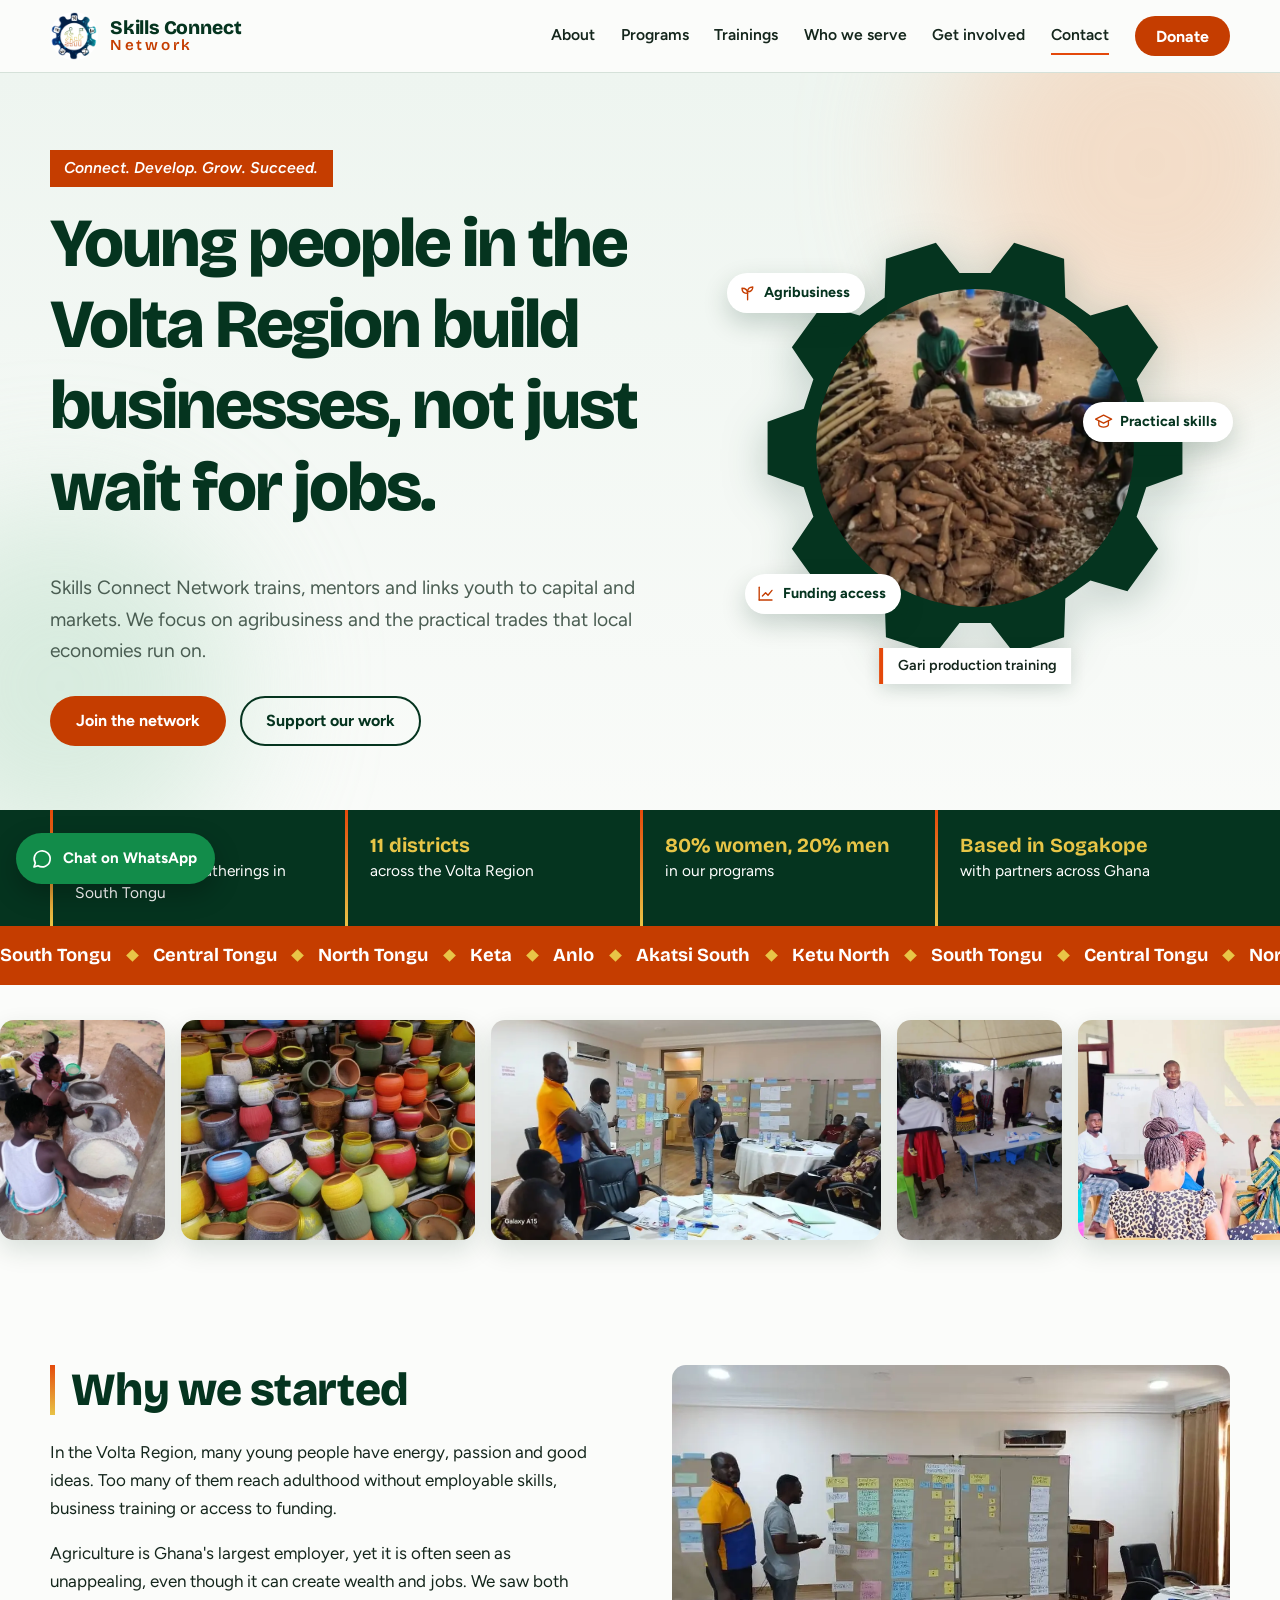
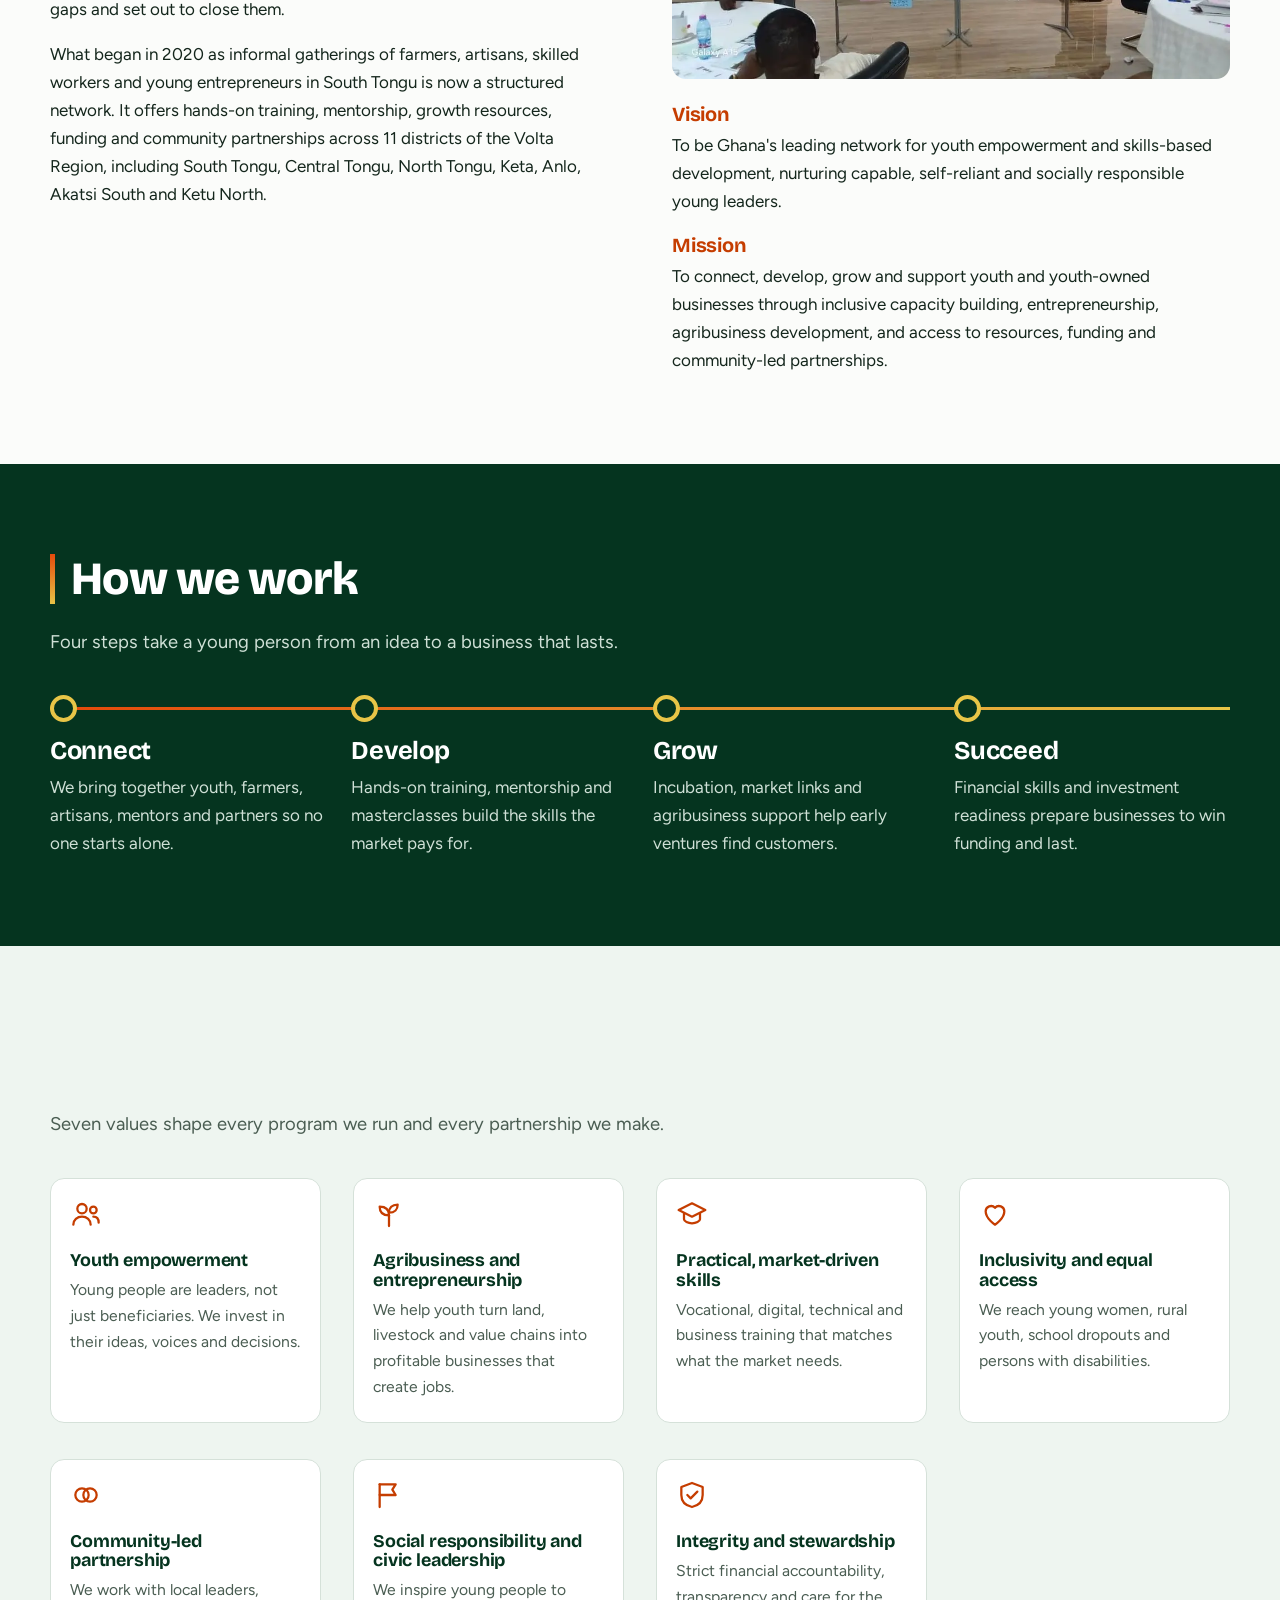
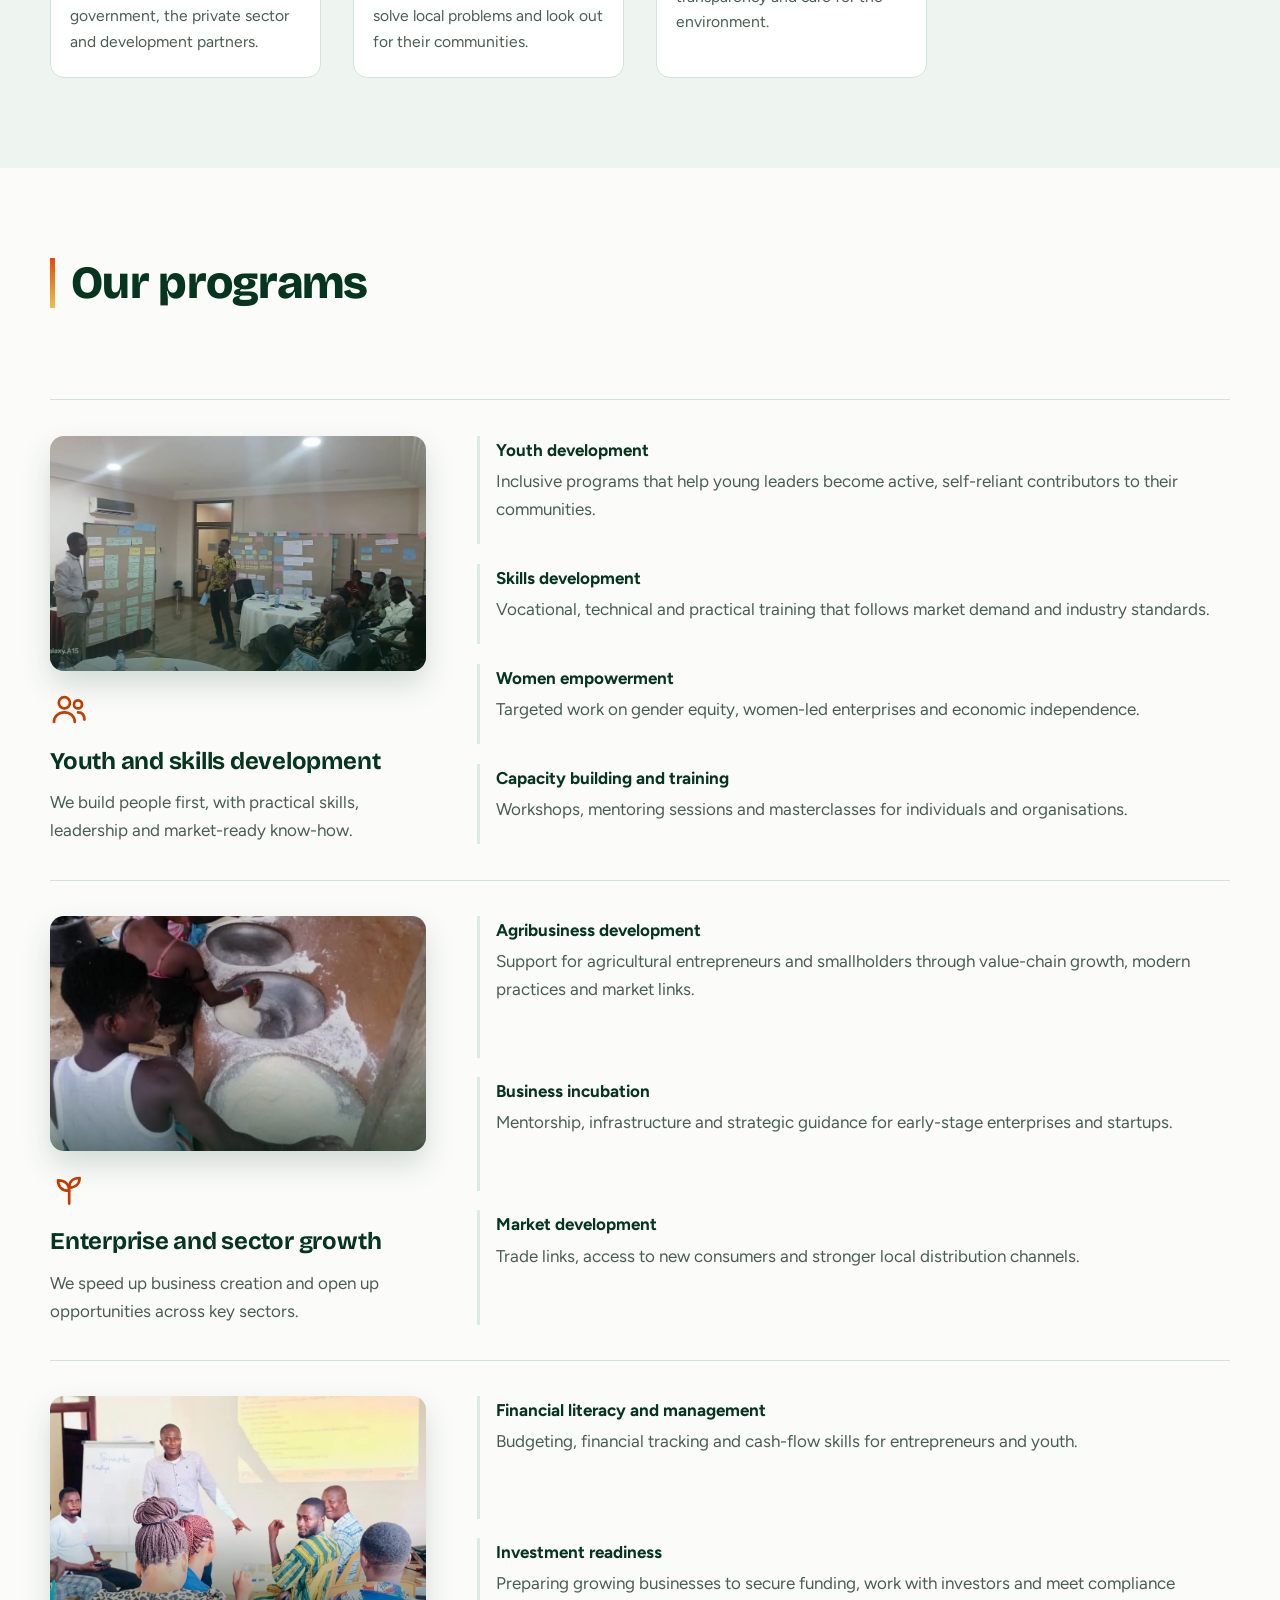
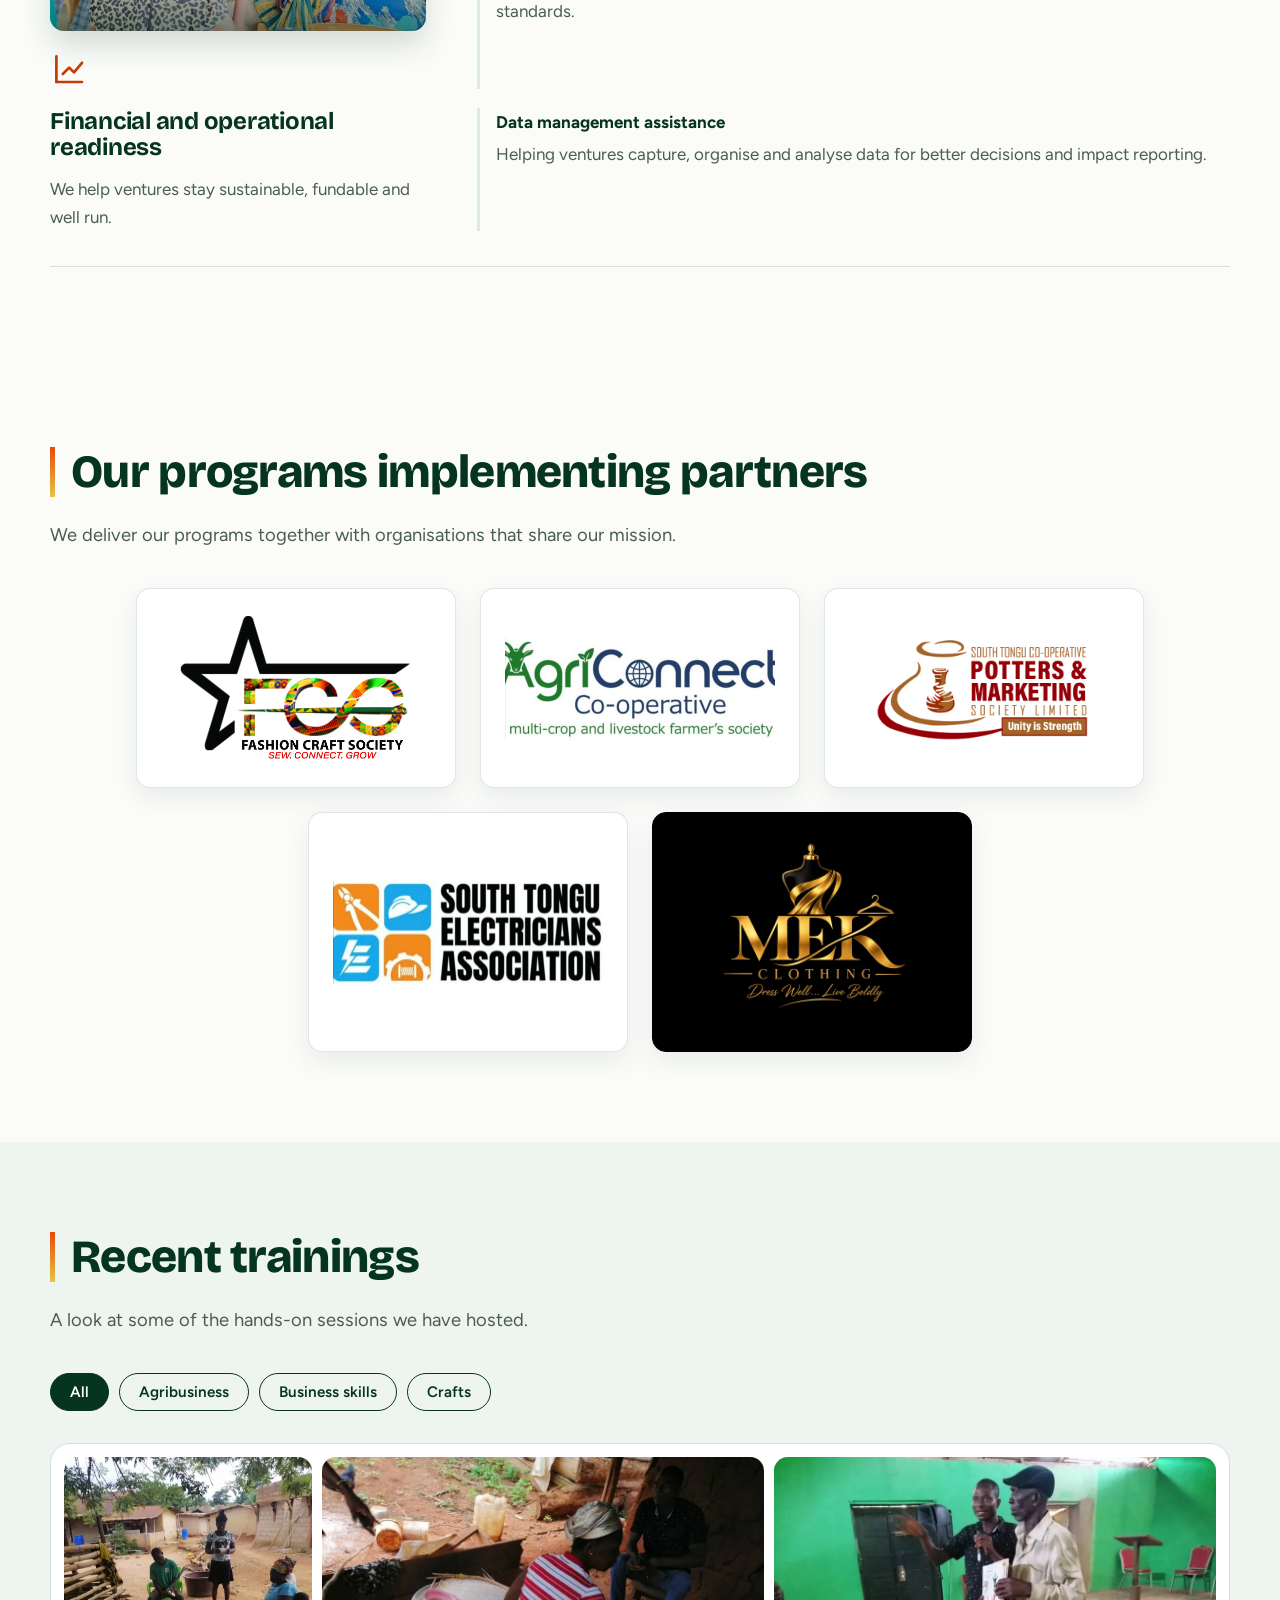
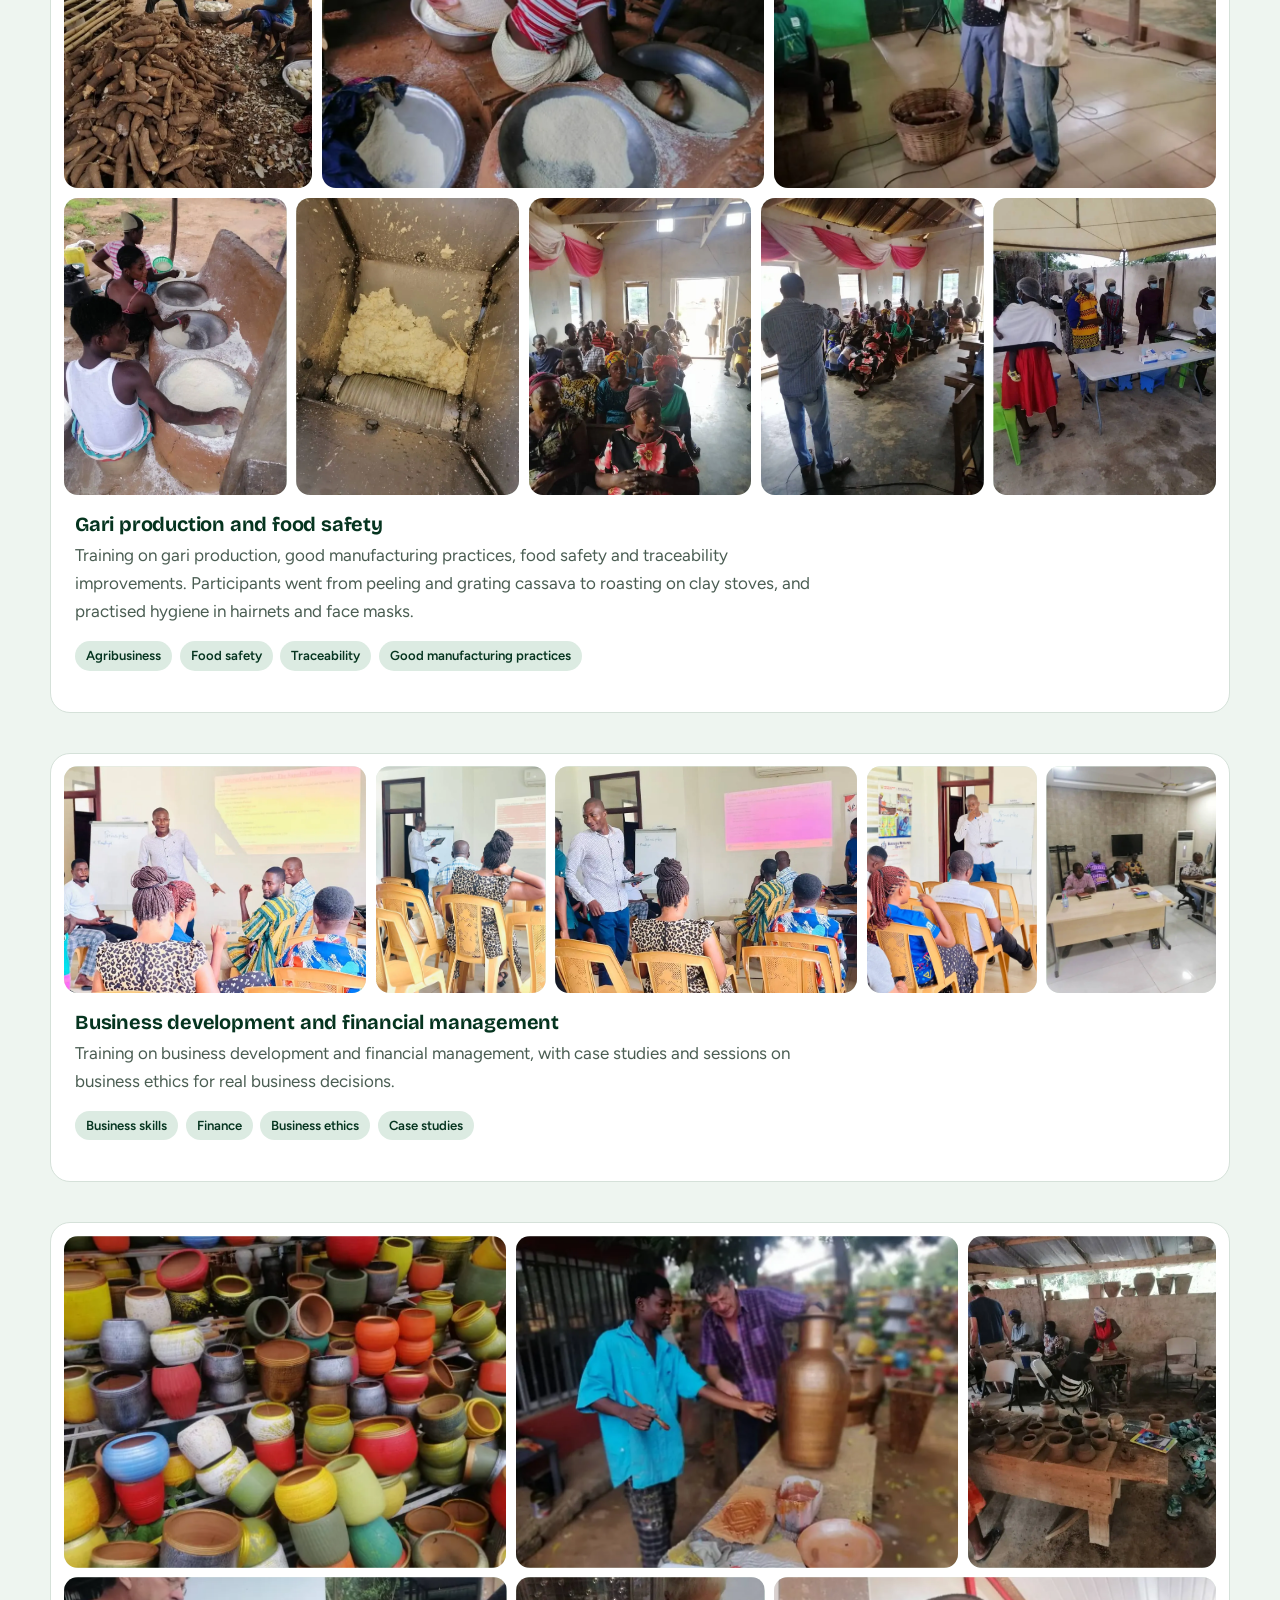
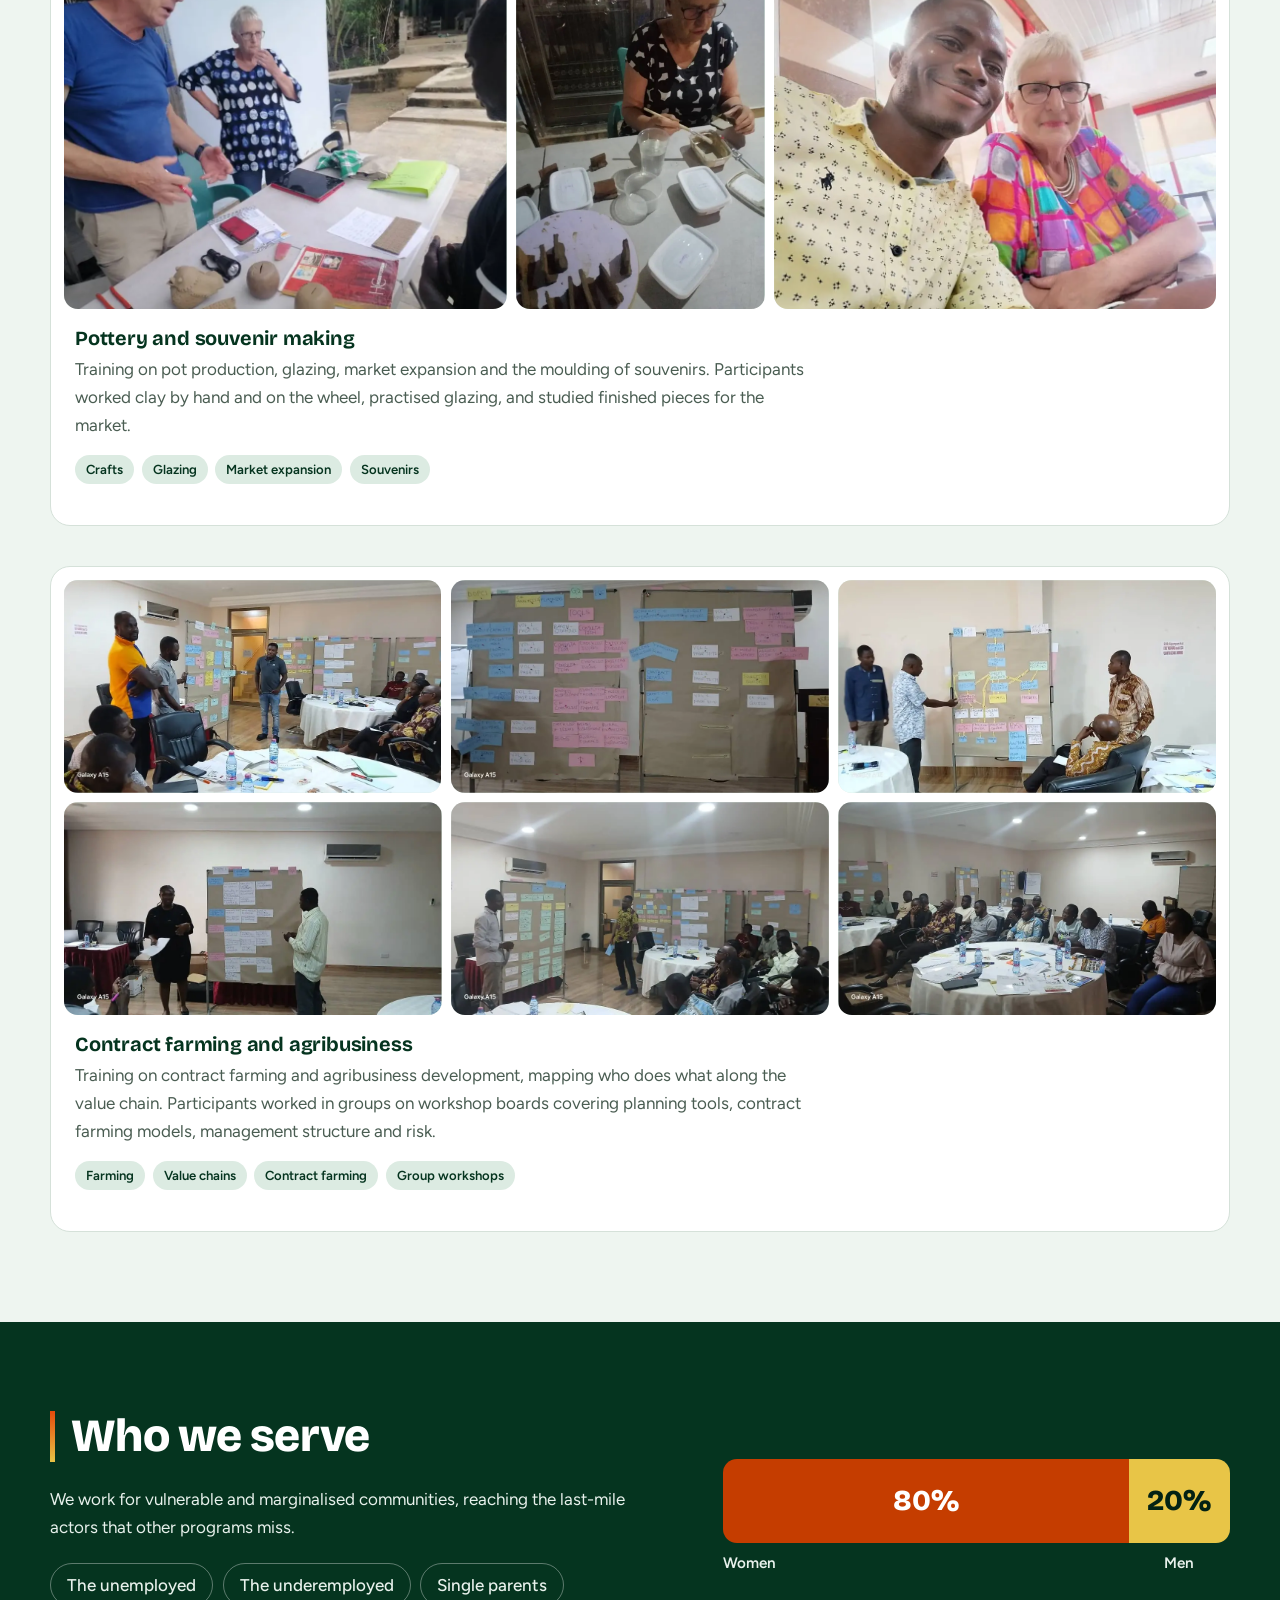
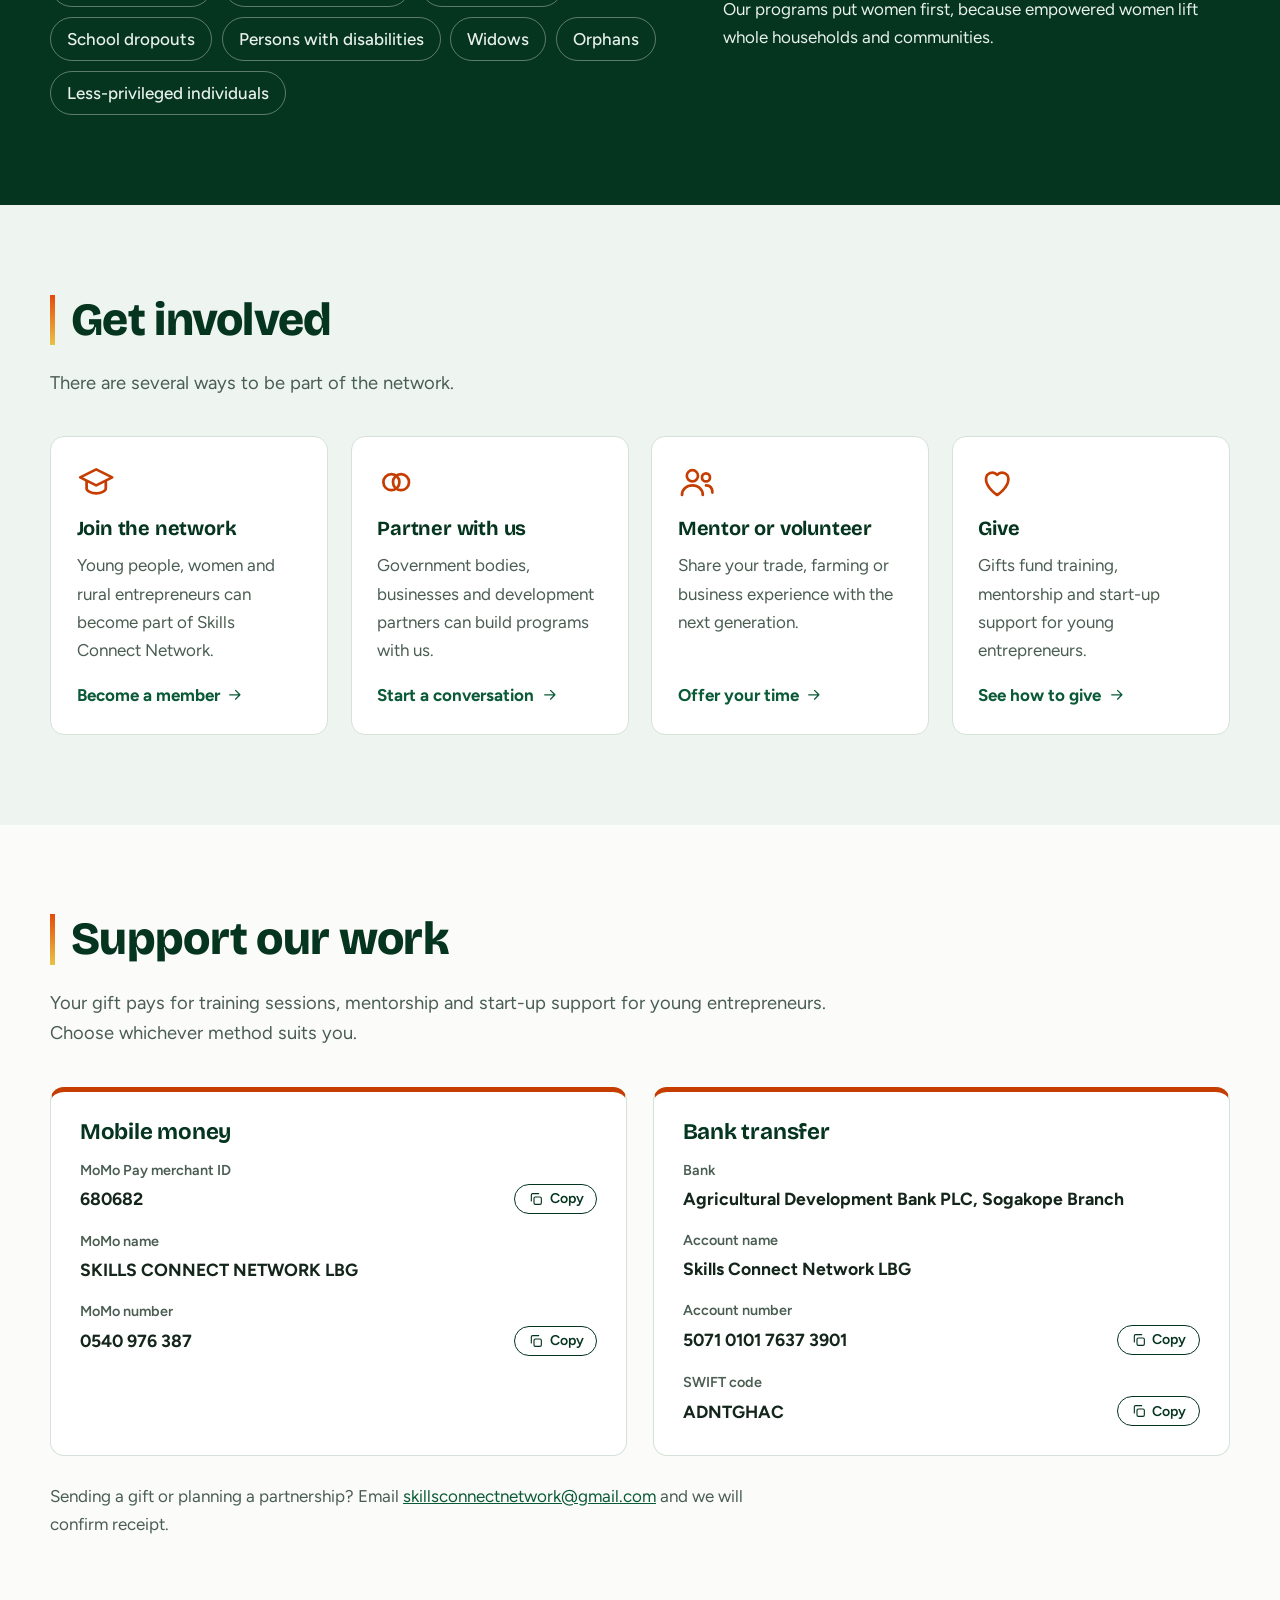
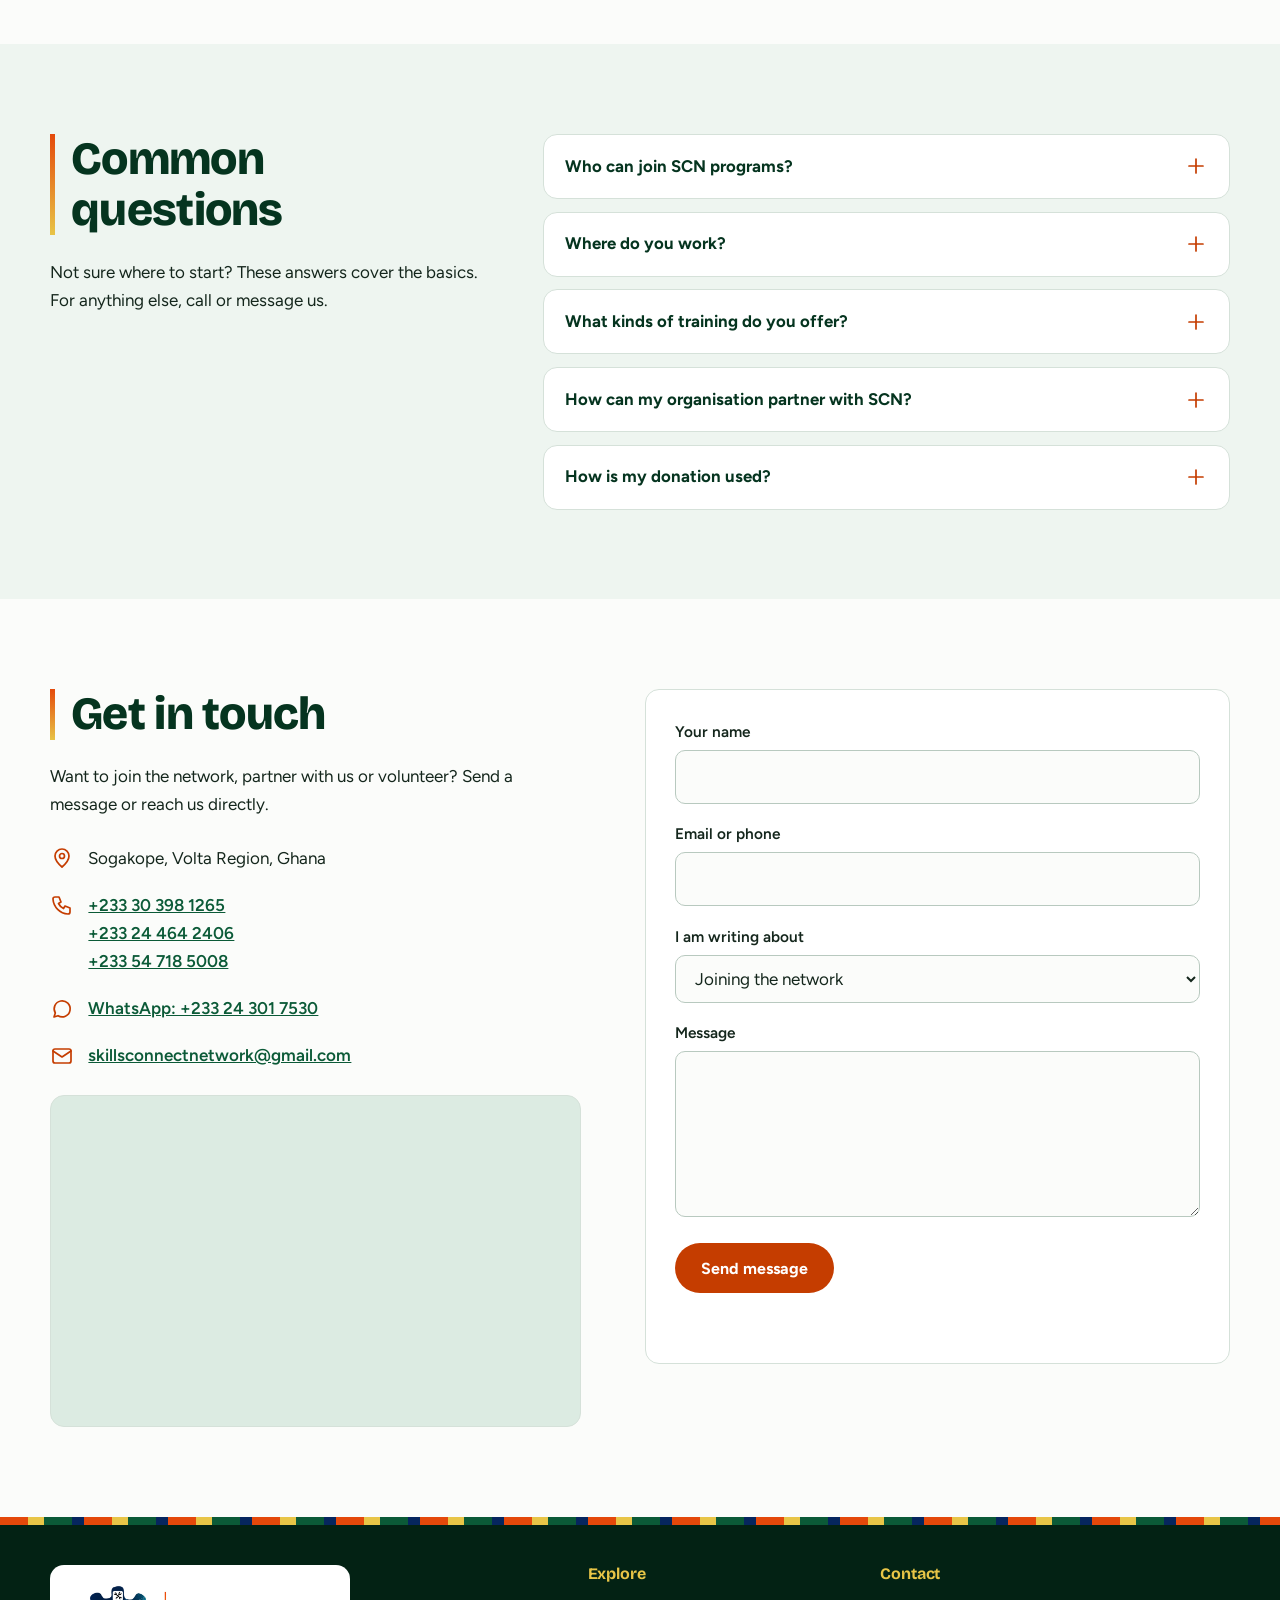
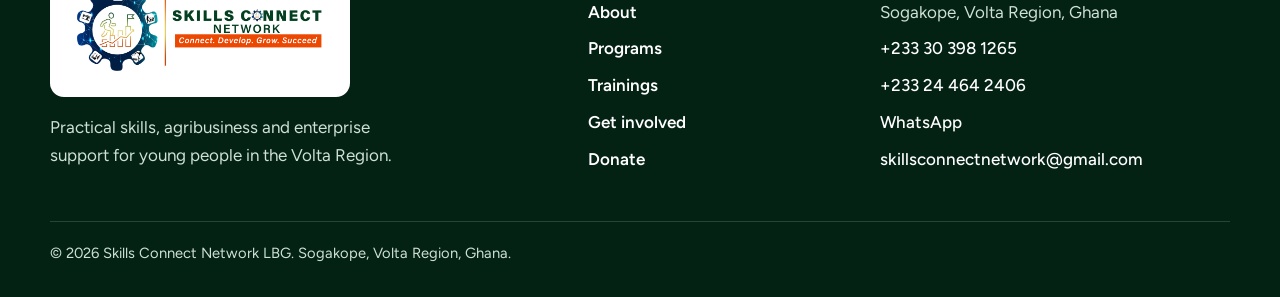
==== skills-connect-network/index.html @ 62de4c2d "finally" ====
<!DOCTYPE html>
<html lang="en">
<head>
<meta charset="utf-8">
<meta name="viewport" content="width=device-width, initial-scale=1">
<title>Skills Connect Network | Youth skills, agribusiness and enterprise in the Volta Region</title>
<meta name="description" content="Skills Connect Network (SCN) in Sogakope trains, mentors and connects young people in the Volta Region to capital and markets, with a focus on agribusiness and practical skills.">
<meta name="theme-color" content="#05341f">
<meta property="og:title" content="Skills Connect Network">
<meta property="og:description" content="Connect. Develop. Grow. Succeed. Practical skills, agribusiness and enterprise support for youth in the Volta Region.">
<meta property="og:type" content="website">
<meta property="og:image" content="assets/images/og-image.jpg">
<meta property="og:image:width" content="1200">
<meta property="og:image:height" content="630">
<meta name="twitter:card" content="summary_large_image">
<script type="application/ld+json">{"@context":"https://schema.org","@type":"NGO","name":"Skills Connect Network","slogan":"Connect. Develop. Grow. Succeed.","email":"skillsconnectnetwork@gmail.com","telephone":"+233303981265","address":{"@type":"PostalAddress","addressLocality":"Sogakope","addressRegion":"Volta Region","addressCountry":"GH"}}</script>
<link rel="icon" type="image/png" href="assets/images/favicon.png">
<link rel="preconnect" href="https://fonts.googleapis.com">
<link rel="preconnect" href="https://fonts.gstatic.com" crossorigin>
<link href="https://fonts.googleapis.com/css2?family=Bricolage+Grotesque:opsz,wght@12..96,600;12..96,700;12..96,800&family=Figtree:wght@400;500;600;700&display=swap" rel="stylesheet">
<link rel="stylesheet" href="css/styles.css">
<link rel="stylesheet" href="css/upgrade.css">
</head>
<body>
<div class="preloader" id="preloader" aria-hidden="true"><img src="assets/images/logo-mark.png" width="84" height="84" alt=""><span></span></div>

<!-- Icon sprite -->
<svg width="0" height="0" style="position:absolute" aria-hidden="true" focusable="false">
  <defs>
    <symbol id="i-users" viewBox="0 0 24 24"><circle cx="9" cy="8" r="3.5"/><path d="M2.5 20c0-3.6 2.9-6 6.5-6s6.5 2.4 6.5 6"/><circle cx="17.5" cy="9" r="2.5"/><path d="M17.5 14c2.6 0 4 1.8 4 4.5"/></symbol>
    <symbol id="i-sprout" viewBox="0 0 24 24"><path d="M12 21v-8"/><path d="M12 13c0-4-2.5-6.5-7-6.5 0 4 2.5 6.5 7 6.5z"/><path d="M12 11c0-3.5 2.2-6 6.5-6 0 3.5-2.2 6-6.5 6z"/></symbol>
    <symbol id="i-cap" viewBox="0 0 24 24"><path d="M2 9l10-5 10 5-10 5z"/><path d="M6 11.5V16c0 1.5 3 3 6 3s6-1.5 6-3v-4.5"/></symbol>
    <symbol id="i-heart" viewBox="0 0 24 24"><path d="M12 20s-7-4.4-7-10a4 4 0 0 1 7-2.6A4 4 0 0 1 19 10c0 5.6-7 10-7 10z"/></symbol>
    <symbol id="i-link" viewBox="0 0 24 24"><circle cx="9" cy="12" r="5"/><circle cx="15" cy="12" r="5"/></symbol>
    <symbol id="i-flag" viewBox="0 0 24 24"><path d="M5 21V4"/><path d="M5 4h12l-2.5 4L17 12H5"/></symbol>
    <symbol id="i-shield" viewBox="0 0 24 24"><path d="M12 3l8 3v6c0 5-3.5 8-8 9-4.5-1-8-4-8-9V6z"/><path d="M8.5 12l2.5 2.5 5-5"/></symbol>
    <symbol id="i-chart" viewBox="0 0 24 24"><path d="M4 20V4"/><path d="M4 20h16"/><path d="M8 15l4-4 3 3 5-6"/></symbol>
    <symbol id="i-phone" viewBox="0 0 24 24"><path d="M5 4h4l2 5-2.5 1.5a11 11 0 0 0 5 5L15 13l5 2v4a2 2 0 0 1-2 2A16 16 0 0 1 3 6a2 2 0 0 1 2-2z"/></symbol>
    <symbol id="i-mail" viewBox="0 0 24 24"><rect x="3" y="5" width="18" height="14" rx="2"/><path d="M3 7l9 6 9-6"/></symbol>
    <symbol id="i-pin" viewBox="0 0 24 24"><path d="M12 21s-7-6-7-11a7 7 0 0 1 14 0c0 5-7 11-7 11z"/><circle cx="12" cy="10" r="2.5"/></symbol>
    <symbol id="i-chat" viewBox="0 0 24 24"><path d="M4 20l1.3-4A8 8 0 1 1 8 18.7z"/></symbol>
    <symbol id="i-copy" viewBox="0 0 24 24"><rect x="9" y="9" width="11" height="11" rx="2"/><path d="M5 15V6a2 2 0 0 1 2-2h9"/></symbol>
    <symbol id="i-pot" viewBox="0 0 24 24"><path d="M8 4h8"/><path d="M9 4v2c-3 1.5-5 4-5 7 0 4 3 7 8 7s8-3 8-7c0-3-2-5.5-5-7V4"/><path d="M6 12.5c3 1.4 9 1.4 12 0"/></symbol>
    <symbol id="i-menu" viewBox="0 0 24 24"><path d="M4 7h16M4 12h16M4 17h16"/></symbol>
    <symbol id="i-close" viewBox="0 0 24 24"><path d="M6 6l12 12M18 6L6 18"/></symbol>
    <symbol id="i-arrow-up" viewBox="0 0 24 24"><path d="M12 19V5M6 11l6-6 6 6"/></symbol>
    <symbol id="i-arrow" viewBox="0 0 24 24"><path d="M5 12h14M13 6l6 6-6 6"/></symbol>
    <symbol id="i-plus" viewBox="0 0 24 24"><path d="M12 5v14M5 12h14"/></symbol>
    <symbol id="i-hand" viewBox="0 0 24 24"><path d="M12 21s-7-4.4-7-10a4 4 0 0 1 7-2.6A4 4 0 0 1 19 11"/><path d="M15 17h6M18 14v6"/></symbol>
    <symbol id="i-briefcase" viewBox="0 0 24 24"><rect x="3" y="7" width="18" height="13" rx="2"/><path d="M9 7V5a2 2 0 0 1 2-2h2a2 2 0 0 1 2 2v2"/><path d="M3 13h18"/></symbol>
  </defs>
</svg>

<a class="skip" href="#main">Skip to content</a>
<div class="progress" id="progress" aria-hidden="true"></div>

<header class="site-header" id="top">
  <div class="wrap header-row">
    <a class="brand" href="#top" aria-label="Skills Connect Network home">
      <img src="assets/images/logo-mark.png" width="48" height="48" alt="">
      <span class="brand-text"><strong>Skills Connect</strong><span>Network</span></span>
    </a>
    <nav class="nav" id="nav" aria-label="Main">
      <a href="#about">About</a>
      <a href="#programs">Programs</a>
      <a href="#trainings">Trainings</a>
      <a href="#who">Who we serve</a>
      <a href="#involve">Get involved</a>
      <a href="#contact">Contact</a>
      <a class="btn btn-solid nav-cta" href="#donate">Donate</a>
    </nav>
    <button class="menu-btn" id="menuBtn" aria-expanded="false" aria-controls="nav" aria-label="Open menu">
      <svg class="ic"><use href="#i-menu"/></svg>
    </button>
  </div>
</header>

<main id="main">

<!-- HERO -->
<section class="hero">
  <div class="wrap hero-grid">
    <div class="hero-copy">
      <p class="tagline">Connect. Develop. Grow. Succeed.</p>
      <h1>Young people in the Volta Region build businesses, not just wait for jobs.</h1>
      <p class="lead">Skills Connect Network trains, mentors and links youth to capital and markets. We focus on agribusiness and the practical trades that local economies run on.</p>
      <div class="hero-actions">
        <a class="btn btn-solid" href="#contact">Join the network</a>
        <a class="btn btn-ghost" href="#donate">Support our work</a>
      </div>
    </div>
    <div class="hero-art" aria-hidden="true">
      <div class="hero-photo"><img src="assets/images/gari-cassava.webp" alt="" width="809" height="1080" data-cap="Gari production training"><img src="assets/images/pottery-glazing-vase.webp" alt="" width="900" height="674" data-cap="Pottery and glazing"><img src="assets/images/farming-workshop-2.webp" alt="" width="1000" height="563" data-cap="Contract farming workshop"><img src="assets/images/business-training-room.webp" alt="" width="809" height="1080" data-cap="Business and finance training"></div>
      <svg class="gear" viewBox="-110 -110 220 220" focusable="false">
        <path fill-rule="evenodd" d="M81.9 -18.8 L99.2 -12.5 L99.2 12.5 L81.9 18.8 L77.3 32.9 L87.6 48.2 L72.9 68.5 L55.2 63.4 L43.2 72.0 L42.6 90.5 L18.7 98.2 L7.4 83.7 L-7.4 83.7 L-18.7 98.2 L-42.6 90.5 L-43.2 72.0 L-55.2 63.4 L-72.9 68.5 L-87.6 48.2 L-77.3 32.9 L-81.9 18.8 L-99.2 12.5 L-99.2 -12.5 L-81.9 -18.8 L-77.3 -32.9 L-87.6 -48.2 L-72.9 -68.5 L-55.2 -63.4 L-43.2 -72.0 L-42.6 -90.5 L-18.7 -98.2 L-7.4 -83.7 L7.4 -83.7 L18.7 -98.2 L42.6 -90.5 L43.2 -72.0 L55.2 -63.4 L72.9 -68.5 L87.6 -48.2 L77.3 -32.9Z M76 0A76 76 0 1 0 -76 0A76 76 0 1 0 76 0Z"/>
      </svg>
      <span class="hero-caption">Gari production training</span>
      <span class="chip c1"><svg class="ic"><use href="#i-sprout"/></svg>Agribusiness</span>
      <span class="chip c2"><svg class="ic"><use href="#i-cap"/></svg>Practical skills</span>
      <span class="chip c3"><svg class="ic"><use href="#i-chart"/></svg>Funding access</span>
    </div>
  </div>
  <div class="facts">
    <div class="wrap facts-row">
      <p><strong>Since <span data-count="2020" data-from="2000">2020</span></strong> from community gatherings in South Tongu</p>
      <p><strong><span data-count="11">11</span> districts</strong> across the Volta Region</p>
      <p><strong><span data-count="80">80</span>% women, 20% men</strong> in our programs</p>
      <p><strong>Based in Sogakope</strong> with partners across Ghana</p>
    </div>
  </div>
</section>


<!-- DISTRICTS MARQUEE -->
<div class="marquee" aria-label="We reach 11 districts in the Volta Region, including South Tongu, Central Tongu, North Tongu, Keta, Anlo, Akatsi South and Ketu North">
  <div class="marquee-track" aria-hidden="true">
    <span>South Tongu</span><span>Central Tongu</span><span>North Tongu</span><span>Keta</span><span>Anlo</span><span>Akatsi South</span><span>Ketu North</span>
    <span>South Tongu</span><span>Central Tongu</span><span>North Tongu</span><span>Keta</span><span>Anlo</span><span>Akatsi South</span><span>Ketu North</span>
  </div>
</div>

<div class="strip" aria-hidden="true"><div class="strip-track"><img src="assets/images/gari-clay-stoves.webp" alt="" width="809" height="1080" loading="lazy"><img src="assets/images/pottery-colourful-pots.webp" alt="" width="900" height="674" loading="lazy"><img src="assets/images/farming-workshop-1.webp" alt="" width="1000" height="563" loading="lazy"><img src="assets/images/gari-hygiene-station.webp" alt="" width="809" height="1080" loading="lazy"><img src="assets/images/business-case-study.webp" alt="" width="1000" height="750" loading="lazy"><img src="assets/images/pottery-glazing-vase.webp" alt="" width="900" height="674" loading="lazy"><img src="assets/images/farming-board-review.webp" alt="" width="1020" height="574" loading="lazy"><img src="assets/images/gari-frying-bowls.webp" alt="" width="900" height="674" loading="lazy"><img src="assets/images/gari-clay-stoves.webp" alt="" width="809" height="1080" loading="lazy"><img src="assets/images/pottery-colourful-pots.webp" alt="" width="900" height="674" loading="lazy"><img src="assets/images/farming-workshop-1.webp" alt="" width="1000" height="563" loading="lazy"><img src="assets/images/gari-hygiene-station.webp" alt="" width="809" height="1080" loading="lazy"><img src="assets/images/business-case-study.webp" alt="" width="1000" height="750" loading="lazy"><img src="assets/images/pottery-glazing-vase.webp" alt="" width="900" height="674" loading="lazy"><img src="assets/images/farming-board-review.webp" alt="" width="1020" height="574" loading="lazy"><img src="assets/images/gari-frying-bowls.webp" alt="" width="900" height="674" loading="lazy"></div></div>

<!-- ABOUT -->
<section class="section" id="about">
  <div class="wrap about-grid">
    <div>
      <div class="sec-head"><h2>Why we started</h2></div>
      <p>In the Volta Region, many young people have energy, passion and good ideas. Too many of them reach adulthood without employable skills, business training or access to funding.</p>
      <p>Agriculture is Ghana's largest employer, yet it is often seen as unappealing, even though it can create wealth and jobs. We saw both gaps and set out to close them.</p>
      <p>What began in 2020 as informal gatherings of farmers, artisans, skilled workers and young entrepreneurs in South Tongu is now a structured network. It offers hands-on training, mentorship, growth resources, funding and community partnerships across 11 districts of the Volta Region, including South Tongu, Central Tongu, North Tongu, Keta, Anlo, Akatsi South and Ketu North.</p>
    </div>
    <div class="about-side">
      <figure class="about-photo">
        <img src="assets/images/farming-workshop-2.webp" alt="Facilitators presenting workshop boards covered in sticky notes to a seated group" width="1000" height="563" loading="lazy">
      </figure>
      <div class="vm">
        <div>
          <h3>Vision</h3>
          <p>To be Ghana's leading network for youth empowerment and skills-based development, nurturing capable, self-reliant and socially responsible young leaders.</p>
        </div>
        <div>
          <h3>Mission</h3>
          <p>To connect, develop, grow and support youth and youth-owned businesses through inclusive capacity building, entrepreneurship, agribusiness development, and access to resources, funding and community-led partnerships.</p>
        </div>
      </div>
    </div>
  </div>
</section>


<!-- APPROACH -->
<section class="section section-dark" id="approach">
  <div class="wrap">
    <div class="sec-head"><h2>How we work</h2></div>
    <p class="sec-intro">Four steps take a young person from an idea to a business that lasts.</p>
    <ol class="steps">
      <li class="step"><span class="step-dot"></span><h3>Connect</h3><p>We bring together youth, farmers, artisans, mentors and partners so no one starts alone.</p></li>
      <li class="step"><span class="step-dot"></span><h3>Develop</h3><p>Hands-on training, mentorship and masterclasses build the skills the market pays for.</p></li>
      <li class="step"><span class="step-dot"></span><h3>Grow</h3><p>Incubation, market links and agribusiness support help early ventures find customers.</p></li>
      <li class="step"><span class="step-dot"></span><h3>Succeed</h3><p>Financial skills and investment readiness prepare businesses to win funding and last.</p></li>
    </ol>
  </div>
</section>

<!-- VALUES -->
<section class="section section-tint" id="values">
  <div class="wrap">
    <div class="sec-head"><h2>What we stand for</h2></div>
    <p class="sec-intro">Seven values shape every program we run and every partnership we make.</p>
    <ul class="values">
      <li><svg class="ic"><use href="#i-users"/></svg><h3>Youth empowerment</h3><p>Young people are leaders, not just beneficiaries. We invest in their ideas, voices and decisions.</p></li>
      <li><svg class="ic"><use href="#i-sprout"/></svg><h3>Agribusiness and entrepreneurship</h3><p>We help youth turn land, livestock and value chains into profitable businesses that create jobs.</p></li>
      <li><svg class="ic"><use href="#i-cap"/></svg><h3>Practical, market-driven skills</h3><p>Vocational, digital, technical and business training that matches what the market needs.</p></li>
      <li><svg class="ic"><use href="#i-heart"/></svg><h3>Inclusivity and equal access</h3><p>We reach young women, rural youth, school dropouts and persons with disabilities.</p></li>
      <li><svg class="ic"><use href="#i-link"/></svg><h3>Community-led partnership</h3><p>We work with local leaders, government, the private sector and development partners.</p></li>
      <li><svg class="ic"><use href="#i-flag"/></svg><h3>Social responsibility and civic leadership</h3><p>We inspire young people to solve local problems and look out for their communities.</p></li>
      <li><svg class="ic"><use href="#i-shield"/></svg><h3>Integrity and stewardship</h3><p>Strict financial accountability, transparency and care for the environment.</p></li>
    </ul>
  </div>
</section>

<!-- PROGRAMS -->
<section class="section" id="programs">
  <div class="wrap">
    <div class="sec-head"><h2>Our programs</h2></div>
    <p class="sec-intro">Our work is organised around three pillars.</p>

    <div class="pillar">
      <div class="pillar-title">
        <figure class="pillar-photo"><img src="assets/images/youth-skills-workshop.webp" width="1020" height="574" alt="Facilitators presenting workshop boards covered in sticky notes to a seated group of participants" loading="lazy"></figure>
        <svg class="ic ic-lg"><use href="#i-users"/></svg>
        <h3>Youth and skills development</h3>
        <p>We build people first, with practical skills, leadership and market-ready know-how.</p>
      </div>
      <dl class="pillar-list">
        <div><dt>Youth development</dt><dd>Inclusive programs that help young leaders become active, self-reliant contributors to their communities.</dd></div>
        <div><dt>Skills development</dt><dd>Vocational, technical and practical training that follows market demand and industry standards.</dd></div>
        <div><dt>Women empowerment</dt><dd>Targeted work on gender equity, women-led enterprises and economic independence.</dd></div>
        <div><dt>Capacity building and training</dt><dd>Workshops, mentoring sessions and masterclasses for individuals and organisations.</dd></div>
      </dl>
    </div>

    <div class="pillar">
      <div class="pillar-title">
        <figure class="pillar-photo"><img src="assets/images/gari-clay-stoves.webp" width="809" height="1080" alt="Young people roasting gari on clay stoves" loading="lazy"></figure>
        <svg class="ic ic-lg"><use href="#i-sprout"/></svg>
        <h3>Enterprise and sector growth</h3>
        <p>We speed up business creation and open up opportunities across key sectors.</p>
      </div>
      <dl class="pillar-list">
        <div><dt>Agribusiness development</dt><dd>Support for agricultural entrepreneurs and smallholders through value-chain growth, modern practices and market links.</dd></div>
        <div><dt>Business incubation</dt><dd>Mentorship, infrastructure and strategic guidance for early-stage enterprises and startups.</dd></div>
        <div><dt>Market development</dt><dd>Trade links, access to new consumers and stronger local distribution channels.</dd></div>
      </dl>
    </div>

    <div class="pillar">
      <div class="pillar-title">
        <figure class="pillar-photo"><img src="assets/images/business-case-study.webp" width="1000" height="750" alt="A trainer pointing to a slide during a case study" loading="lazy"></figure>
        <svg class="ic ic-lg"><use href="#i-chart"/></svg>
        <h3>Financial and operational readiness</h3>
        <p>We help ventures stay sustainable, fundable and well run.</p>
      </div>
      <dl class="pillar-list">
        <div><dt>Financial literacy and management</dt><dd>Budgeting, financial tracking and cash-flow skills for entrepreneurs and youth.</dd></div>
        <div><dt>Investment readiness</dt><dd>Preparing growing businesses to secure funding, work with investors and meet compliance standards.</dd></div>
        <div><dt>Data management assistance</dt><dd>Helping ventures capture, organise and analyse data for better decisions and impact reporting.</dd></div>
      </dl>
    </div>
  </div>
</section>

<!-- IMPLEMENTING PARTNERS -->
<section class="section partners" id="partners">
  <div class="wrap">
    <div class="sec-head"><h2>Our programs implementing partners</h2></div>
    <p class="sec-intro">We deliver our programs together with organisations that share our mission.</p>
    <ul class="partner-grid">
      <li><img src="assets/images/partner-fashion-craft-society.png" width="945" height="591" alt="Fashion Craft Society logo: Sew. Connect. Grow" loading="lazy"></li>
      <li><img src="assets/images/partner-agriconnect-cooperative.png" width="1080" height="420" alt="AgriConnect Co-operative logo: multi-crop and livestock farmer's society" loading="lazy"></li>
      <li><img src="assets/images/partner-south-tongu-potters.png" width="680" height="360" alt="South Tongu Co-operative Potters and Marketing Society Limited logo: Unity is Strength" loading="lazy"></li>
      <li><img src="assets/images/partner-south-tongu-electricians.png" width="1080" height="415" alt="South Tongu Electricians Association logo" loading="lazy"></li>
      <li class="dark"><img src="assets/images/partner-mek-clothing.jpg" width="800" height="800" alt="MEK Clothing logo: Dress well, live boldly" loading="lazy"></li>
    </ul>
  </div>
</section>

<!-- TRAININGS -->
<section class="section section-tint" id="trainings">
  <div class="wrap">
    <div class="sec-head"><h2>Recent trainings</h2></div>
    <p class="sec-intro">A look at some of the hands-on sessions we have hosted.</p>
    <div class="filters" role="group" aria-label="Filter trainings"><button data-f="all" aria-pressed="true">All</button><button data-f="agri" aria-pressed="false">Agribusiness</button><button data-f="business" aria-pressed="false">Business skills</button><button data-f="crafts" aria-pressed="false">Crafts</button></div>
    <div class="events">
      <article class="event wide" data-cat="agri">
        <div class="gallery" style="--b:290px">
          <span class="g-item" style="--r:0.749"><img src="assets/images/gari-cassava.webp" alt="Participants peeling a large pile of cassava roots outdoors" width="809" height="1080" loading="lazy"></span>
          <span class="g-item" style="--r:1.335"><img src="assets/images/gari-frying-bowls.webp" alt="A woman stirring freshly roasted gari in large metal bowls" width="900" height="674" loading="lazy"></span>
          <span class="g-item" style="--r:1.335"><img src="assets/images/gari-demo-basket.webp" alt="A trainer holding a microphone beside a farmer and a basket of cassava" width="900" height="674" loading="lazy"></span>
          <span class="g-item" style="--r:0.749"><img src="assets/images/gari-clay-stoves.webp" alt="Young people roasting gari on clay stoves" width="809" height="1080" loading="lazy"></span>
          <span class="g-item" style="--r:0.749"><img src="assets/images/gari-processing.webp" alt="Grated cassava mash inside a stainless steel processing machine" width="809" height="1080" loading="lazy"></span>
          <span class="g-item" style="--r:0.749"><img src="assets/images/gari-training-hall.webp" alt="Participants seated on benches in a training hall" width="809" height="1080" loading="lazy"></span>
          <span class="g-item" style="--r:0.749"><img src="assets/images/gari-trainer-session.webp" alt="A trainer addressing participants in a hall" width="809" height="1080" loading="lazy"></span>
          <span class="g-item" style="--r:0.749"><img src="assets/images/gari-hygiene-station.webp" alt="Participants in hairnets and face masks at a hygiene demonstration under a tent" width="809" height="1080" loading="lazy"></span>
        </div>
        <h3>Gari production and food safety</h3>
        <p>Training on gari production, good manufacturing practices, food safety and traceability improvements. Participants went from peeling and grating cassava to roasting on clay stoves, and practised hygiene in hairnets and face masks.</p>
        <ul class="tags"><li>Agribusiness</li><li>Food safety</li><li>Traceability</li><li>Good manufacturing practices</li></ul>
      </article>

      <article class="event wide" data-cat="business">
        <div class="gallery" style="--b:205px">
          <span class="g-item" style="--r:1.333"><img src="assets/images/business-case-study.webp" alt="A trainer pointing to a slide on an interactive supplier case study" width="1000" height="750" loading="lazy"></span>
          <span class="g-item" style="--r:0.750"><img src="assets/images/business-ethics-session.webp" alt="A trainer at a flip chart beside a projected slide on business ethics" width="810" height="1080" loading="lazy"></span>
          <span class="g-item" style="--r:1.333"><img src="assets/images/business-case-study-slide.webp" alt="A trainer walking among seated participants during the supplier dilemma case study" width="900" height="675" loading="lazy"></span>
          <span class="g-item" style="--r:0.750"><img src="assets/images/business-trainer-banner.webp" alt="A trainer addressing participants in a training room" width="810" height="1080" loading="lazy"></span>
          <span class="g-item" style="--r:0.749"><img src="assets/images/business-training-room.webp" alt="Participants seated at desks in a training room" width="809" height="1080" loading="lazy"></span>
        </div>
        <h3>Business development and financial management</h3>
        <p>Training on business development and financial management, with case studies and sessions on business ethics for real business decisions.</p>
      <ul class="tags"><li>Business skills</li><li>Finance</li><li>Business ethics</li><li>Case studies</li></ul>
      </article>

      <article class="event wide" data-cat="crafts">
        <div class="gallery" style="--b:270px">
          <span class="g-item" style="--r:1.335"><img src="assets/images/pottery-colourful-pots.webp" alt="Shelves of colourful glazed clay pots in red, yellow, green and blue" width="900" height="674" loading="lazy"></span>
          <span class="g-item" style="--r:1.335"><img src="assets/images/pottery-glazing-vase.webp" alt="A trainer and a young potter glazing a tall copper-coloured vase" width="900" height="674" loading="lazy"></span>
          <span class="g-item" style="--r:0.749"><img src="assets/images/pottery-workshop.webp" alt="Participants shaping clay pots at tables and wheels in an open workshop" width="809" height="1080" loading="lazy"></span>
          <span class="g-item" style="--r:1.335"><img src="assets/images/pottery-discussion.webp" alt="Trainers explaining clay souvenirs and tools laid out on a table" width="900" height="674" loading="lazy"></span>
          <span class="g-item" style="--r:0.749"><img src="assets/images/pottery-glazing-brush.webp" alt="A trainer brushing glaze onto a small clay piece" width="809" height="1080" loading="lazy"></span>
          <span class="g-item" style="--r:1.333"><img src="assets/images/pottery-team-selfie.webp" alt="Two people smiling for a photo during the pottery training" width="900" height="675" loading="lazy"></span>
        </div>
        <h3>Pottery and souvenir making</h3>
        <p>Training on pot production, glazing, market expansion and the moulding of souvenirs. Participants worked clay by hand and on the wheel, practised glazing, and studied finished pieces for the market.</p>
        <ul class="tags"><li>Crafts</li><li>Glazing</li><li>Market expansion</li><li>Souvenirs</li></ul>
      </article>

      <article class="event wide" data-cat="agri">
        <div class="gallery land" style="--b:200px">
          <span class="g-item" style="--r:1.776"><img src="assets/images/farming-workshop-1.webp" alt="Two facilitators in front of workshop boards covered in colourful sticky notes" width="1000" height="563" loading="lazy"></span>
          <span class="g-item" style="--r:1.777"><img src="assets/images/farming-cf-boards-planning.webp" alt="Two workshop boards of planning tools and contract farming steps on coloured cards" width="1020" height="574" loading="lazy"></span>
          <span class="g-item" style="--r:1.777"><img src="assets/images/farming-org-structure.webp" alt="A participant pointing to a contract farming management structure drawn on a board" width="1020" height="574" loading="lazy"></span>
          <span class="g-item" style="--r:1.777"><img src="assets/images/farming-group-presentation.webp" alt="Two participants presenting group work on a workshop board" width="1020" height="574" loading="lazy"></span>
          <span class="g-item" style="--r:1.777"><img src="assets/images/farming-board-review.webp" alt="A participant presenting a board of ideas to seated colleagues" width="1020" height="574" loading="lazy"></span>
          <span class="g-item" style="--r:1.777"><img src="assets/images/farming-participants-room.webp" alt="Participants seated around tables during the contract farming workshop" width="1020" height="574" loading="lazy"></span>
        </div>
        <h3>Contract farming and agribusiness</h3>
        <p>Training on contract farming and agribusiness development, mapping who does what along the value chain. Participants worked in groups on workshop boards covering planning tools, contract farming models, management structure and risk.</p>
        <ul class="tags"><li>Farming</li><li>Value chains</li><li>Contract farming</li><li>Group workshops</li></ul>
      </article>
    </div>
  </div>
</section>

<!-- WHO WE SERVE -->
<section class="section section-dark" id="who">
  <div class="wrap who-grid">
    <div>
      <div class="sec-head"><h2>Who we serve</h2></div>
      <p>We work for vulnerable and marginalised communities, reaching the last-mile actors that other programs miss.</p>
      <ul class="groups">
        <li>The unemployed</li>
        <li>The underemployed</li>
        <li>Single parents</li>
        <li>School dropouts</li>
        <li>Persons with disabilities</li>
        <li>Widows</li>
        <li>Orphans</li>
        <li>Less-privileged individuals</li>
      </ul>
    </div>
    <div class="split" role="img" aria-label="Program focus: 80 percent women and 20 percent men">
      <div class="split-bar"><span class="women" style="--f:80">80%</span><span class="men" style="--f:20">20%</span></div>
      <div class="split-key"><span>Women</span><span>Men</span></div>
      <p>Our programs put women first, because empowered women lift whole households and communities.</p>
    </div>
  </div>
</section>


<!-- GET INVOLVED -->
<section class="section section-tint" id="involve">
  <div class="wrap">
    <div class="sec-head"><h2>Get involved</h2></div>
    <p class="sec-intro">There are several ways to be part of the network.</p>
    <div class="involve-grid">
      <a class="involve-card" href="#contact"><svg class="ic ic-lg"><use href="#i-cap"/></svg><h3>Join the network</h3><p>Young people, women and rural entrepreneurs can become part of Skills Connect Network.</p><span class="more">Become a member <svg class="ic"><use href="#i-arrow"/></svg></span></a>
      <a class="involve-card" href="#contact"><svg class="ic ic-lg"><use href="#i-link"/></svg><h3>Partner with us</h3><p>Government bodies, businesses and development partners can build programs with us.</p><span class="more">Start a conversation <svg class="ic"><use href="#i-arrow"/></svg></span></a>
      <a class="involve-card" href="#contact"><svg class="ic ic-lg"><use href="#i-users"/></svg><h3>Mentor or volunteer</h3><p>Share your trade, farming or business experience with the next generation.</p><span class="more">Offer your time <svg class="ic"><use href="#i-arrow"/></svg></span></a>
      <a class="involve-card" href="#donate"><svg class="ic ic-lg"><use href="#i-heart"/></svg><h3>Give</h3><p>Gifts fund training, mentorship and start-up support for young entrepreneurs.</p><span class="more">See how to give <svg class="ic"><use href="#i-arrow"/></svg></span></a>
    </div>
  </div>
</section>

<!-- DONATE -->
<section class="section" id="donate">
  <div class="wrap">
    <div class="sec-head"><h2>Support our work</h2></div>
    <p class="sec-intro">Your gift pays for training sessions, mentorship and start-up support for young entrepreneurs. Choose whichever method suits you.</p>
    <div class="donate-grid">
      <div class="pay-card">
        <h3>Mobile money</h3>
        <dl class="pay">
          <div>
            <dt>MoMo Pay merchant ID</dt>
            <dd><span id="momoPay">680682</span><button class="copy" data-copy="680682" aria-label="Copy MoMo Pay merchant ID"><svg class="ic"><use href="#i-copy"/></svg><span>Copy</span></button></dd>
          </div>
          <div>
            <dt>MoMo name</dt>
            <dd><span>SKILLS CONNECT NETWORK LBG</span></dd>
          </div>
          <div>
            <dt>MoMo number</dt>
            <dd><span>0540 976 387</span><button class="copy" data-copy="0540976387" aria-label="Copy MoMo number"><svg class="ic"><use href="#i-copy"/></svg><span>Copy</span></button></dd>
          </div>
        </dl>
      </div>
      <div class="pay-card">
        <h3>Bank transfer</h3>
        <dl class="pay">
          <div><dt>Bank</dt><dd><span>Agricultural Development Bank PLC, Sogakope Branch</span></dd></div>
          <div><dt>Account name</dt><dd><span>Skills Connect Network LBG</span></dd></div>
          <div><dt>Account number</dt><dd><span>5071 0101 7637 3901</span><button class="copy" data-copy="5071010176373901" aria-label="Copy account number"><svg class="ic"><use href="#i-copy"/></svg><span>Copy</span></button></dd></div>
          <div><dt>SWIFT code</dt><dd><span>ADNTGHAC</span><button class="copy" data-copy="ADNTGHAC" aria-label="Copy SWIFT code"><svg class="ic"><use href="#i-copy"/></svg><span>Copy</span></button></dd></div>
        </dl>
      </div>
    </div>
    <p class="note">Sending a gift or planning a partnership? Email <a href="mailto:skillsconnectnetwork@gmail.com">skillsconnectnetwork@gmail.com</a> and we will confirm receipt.</p>
  </div>
</section>


<!-- FAQ -->
<section class="section section-tint" id="faq">
  <div class="wrap faq-grid">
    <div>
      <div class="sec-head"><h2>Common questions</h2></div>
      <p>Not sure where to start? These answers cover the basics. For anything else, call or message us.</p>
    </div>
    <div class="faq">
      <details><summary>Who can join SCN programs?<svg class="ic"><use href="#i-plus"/></svg></summary><p>Our programs are open to youth and women, with a focus on last-mile actors: the unemployed and underemployed, single parents, school dropouts, persons with disabilities, widows, orphans and less-privileged people.</p></details>
      <details><summary>Where do you work?<svg class="ic"><use href="#i-plus"/></svg></summary><p>We are headquartered in Sogakope and reach youth in 11 districts of the Volta Region, including South Tongu, Central Tongu, North Tongu, Keta, Anlo, Akatsi South and Ketu North.</p></details>
      <details><summary>What kinds of training do you offer?<svg class="ic"><use href="#i-plus"/></svg></summary><p>Recent sessions covered gari production and food safety, business development and financial management, pottery and souvenir making, and contract farming. We also run financial literacy, investment readiness and data management support.</p></details>
      <details><summary>How can my organisation partner with SCN?<svg class="ic"><use href="#i-plus"/></svg></summary><p>We build community-led partnerships with local leaders, government, the private sector and development partners. Email skillsconnectnetwork@gmail.com or message us on WhatsApp and we will respond.</p></details>
      <details><summary>How is my donation used?<svg class="ic"><use href="#i-plus"/></svg></summary><p>Donations support our training, mentorship and enterprise programs. We keep strict standards of financial accountability and transparency across every project.</p></details>
    </div>
  </div>
</section>

<!-- CONTACT -->
<section class="section" id="contact">
  <div class="wrap contact-grid">
    <div>
      <div class="sec-head"><h2>Get in touch</h2></div>
      <p>Want to join the network, partner with us or volunteer? Send a message or reach us directly.</p>
      <ul class="contact-list">
        <li><svg class="ic"><use href="#i-pin"/></svg><span>Sogakope, Volta Region, Ghana</span></li>
        <li><svg class="ic"><use href="#i-phone"/></svg><span><a href="tel:+233303981265">+233 30 398 1265</a><br><a href="tel:+233244642406">+233 24 464 2406</a><br><a href="tel:+233547185008">+233 54 718 5008</a></span></li>
        <li><svg class="ic"><use href="#i-chat"/></svg><span><a href="https://wa.me/233243017530" target="_blank" rel="noopener">WhatsApp: +233 24 301 7530</a></span></li>
        <li><svg class="ic"><use href="#i-mail"/></svg><span><a href="mailto:skillsconnectnetwork@gmail.com">skillsconnectnetwork@gmail.com</a></span></li>
      </ul>
      <div class="map"><iframe title="Map of Sogakope, Volta Region" src="https://maps.google.com/maps?q=Sogakope,Ghana&amp;z=13&amp;output=embed" loading="lazy" referrerpolicy="no-referrer-when-downgrade" allowfullscreen></iframe></div>
    </div>
    <form class="form" id="contactForm" data-web3forms-key="" novalidate>
      <input type="checkbox" name="botcheck" tabindex="-1" autocomplete="off" style="display:none">
      <div class="field"><label for="name">Your name</label><input id="name" name="name" type="text" autocomplete="name" required></div>
      <div class="field"><label for="email">Email or phone</label><input id="email" name="email" type="text" autocomplete="email" required></div>
      <div class="field"><label for="topic">I am writing about</label>
        <select id="topic" name="topic">
          <option>Joining the network</option>
          <option>Partnership</option>
          <option>Volunteering</option>
          <option>Donation</option>
          <option>Something else</option>
        </select>
      </div>
      <div class="field"><label for="message">Message</label><textarea id="message" name="message" rows="5" required></textarea></div>
      <button class="btn btn-solid" type="submit">Send message</button>
      <p class="form-status" id="formStatus" role="status"></p>
    </form>
  </div>
</section>

</main>

<footer class="site-footer">
  <div class="wrap footer-grid">
    <div class="footer-brand">
      <div class="footer-logo"><img src="assets/images/logo-full.png" alt="Skills Connect Network. Connect. Develop. Grow. Succeed." width="1000" height="394" loading="lazy"></div>
      <p>Practical skills, agribusiness and enterprise support for young people in the Volta Region.</p>
    </div>
    <nav aria-label="Footer">
      <h3>Explore</h3>
      <a href="#about">About</a>
      <a href="#programs">Programs</a>
      <a href="#trainings">Trainings</a>
      <a href="#involve">Get involved</a>
      <a href="#donate">Donate</a>
    </nav>
    <div class="footer-contact">
      <h3>Contact</h3>
      <p>Sogakope, Volta Region, Ghana</p>
      <a href="tel:+233303981265">+233 30 398 1265</a>
      <a href="tel:+233244642406">+233 24 464 2406</a>
      <a href="https://wa.me/233243017530" target="_blank" rel="noopener">WhatsApp</a>
      <a href="mailto:skillsconnectnetwork@gmail.com">skillsconnectnetwork@gmail.com</a>
    </div>
    <p class="legal">&copy; <span id="year">2026</span> Skills Connect Network LBG. Sogakope, Volta Region, Ghana.</p>
  </div>
</footer>

<a class="wa-float" href="https://wa.me/233243017530?text=Hello%20Skills%20Connect%20Network%2C%20I%27d%20like%20to%20join%20the%20network." target="_blank" rel="noopener" aria-label="Chat with us on WhatsApp"><svg class="ic"><use href="#i-chat"/></svg><span>Chat on WhatsApp</span></a>
<button class="to-top" id="toTop" aria-label="Back to top"><svg class="ic"><use href="#i-arrow-up"/></svg></button>
<dialog class="lightbox" id="lightbox"><button class="lb-close" aria-label="Close photo"><svg class="ic"><use href="#i-close"/></svg></button><img id="lbImg" alt=""><p id="lbCap"></p></dialog>
<script src="js/main.js"></script>
<script src="js/upgrade.js" defer></script>
</body>
</html>
---- skills-connect-network/css/styles.css ----
:root{
  --green-950:#032214;
  --green-900:#05341f;
  --green-700:#0b5a37;
  --green-100:#dcebe2;
  --mint:#eef5f0;
  --paper:#fbfcfa;
  --ink:#14261c;
  --muted:#4a5d52;
  --orange:#e4480a;
  --orange-deep:#c53d00;
  --gold:#e8c547;
  --navy:#06265e;
  --line:#d5e1d9;
  --radius:14px;
  --font-display:"Bricolage Grotesque","Segoe UI",system-ui,sans-serif;
  --font-body:"Figtree","Segoe UI",system-ui,sans-serif;
}
*,*::before,*::after{box-sizing:border-box}
html{scroll-behavior:smooth;scroll-padding-top:84px}
body{margin:0;font-family:var(--font-body);font-size:1.0625rem;line-height:1.65;color:var(--ink);background:var(--paper);-webkit-font-smoothing:antialiased}
img{max-width:100%;display:block}
a{color:var(--green-700)}
a:hover{color:var(--orange-deep)}
:focus-visible{outline:3px solid var(--orange);outline-offset:3px;border-radius:4px}
.wrap{width:min(1180px,100% - 2.5rem);margin-inline:auto}
.skip{position:absolute;left:-999px;top:0;background:var(--green-900);color:#fff;padding:.6rem 1rem;z-index:100}
.skip:focus{left:0}
.ic{width:1.5rem;height:1.5rem;fill:none;stroke:currentColor;stroke-width:1.7;stroke-linecap:round;stroke-linejoin:round;flex:none}
.ic-lg{width:2.4rem;height:2.4rem}
.ic-xl{width:4.5rem;height:4.5rem;stroke-width:1.3}

h1,h2,h3{font-family:var(--font-display);line-height:1.1;margin:0 0 .6em;color:var(--green-900);letter-spacing:-.015em}
h1{font-size:clamp(2.4rem,5.4vw,4.3rem);font-weight:800;letter-spacing:-.03em}
h2{font-size:clamp(1.9rem,3.6vw,2.9rem);font-weight:800}
h3{font-size:1.25rem;font-weight:700;letter-spacing:-.01em}
p{margin:0 0 1em;max-width:68ch}

/* Buttons */
.btn{display:inline-flex;align-items:center;justify-content:center;gap:.5rem;padding:.85rem 1.5rem;border-radius:999px;font:700 1rem var(--font-body);text-decoration:none;border:2px solid transparent;cursor:pointer;transition:background .2s,color .2s,border-color .2s}
.btn-solid{background:var(--orange-deep);color:#fff}
.btn-solid:hover{background:var(--green-900);color:#fff}
.btn-ghost{border-color:var(--green-900);color:var(--green-900);background:transparent}
.btn-ghost:hover{background:var(--green-900);color:#fff}

/* Header */
.site-header{position:sticky;top:0;z-index:50;background:rgba(251,252,250,.94);backdrop-filter:blur(10px);border-bottom:1px solid var(--line)}
.header-row{display:flex;align-items:center;justify-content:space-between;gap:1rem;min-height:72px}
.brand{display:flex;align-items:center;gap:.75rem;text-decoration:none;color:var(--green-900)}
.brand img{border-radius:50%}
.brand-text{display:flex;flex-direction:column;line-height:1.05;font-family:var(--font-display)}
.brand-text strong{font-size:1.2rem;font-weight:800;letter-spacing:-.01em}
.brand-text span{font-size:.95rem;font-weight:600;letter-spacing:.18em;color:var(--orange-deep)}
.nav{display:flex;align-items:center;gap:1.6rem}
.nav a:not(.btn){color:var(--ink);text-decoration:none;font-weight:600;font-size:.98rem;padding:.3rem 0;border-bottom:2px solid transparent}
.nav a:not(.btn):hover{border-color:var(--orange)}
.nav-cta{padding:.55rem 1.2rem}
.menu-btn{display:none;background:none;border:0;color:var(--green-900);padding:.5rem;cursor:pointer}
.menu-btn .ic{width:2rem;height:2rem}

/* Hero */
.hero{background:linear-gradient(180deg,var(--mint) 0%,var(--paper) 100%);padding-top:clamp(2.5rem,6vw,5rem);overflow:hidden}
.hero-grid{display:grid;grid-template-columns:1.1fr .9fr;gap:3rem;align-items:center;padding-bottom:clamp(2.5rem,5vw,4rem)}
.tagline{display:inline-block;margin-bottom:1.2rem;padding:.35rem .9rem;background:var(--orange-deep);color:#fff;font-style:italic;font-weight:600;font-size:.98rem}
.lead{font-size:1.2rem;color:var(--muted);margin-bottom:1.8rem}
.hero-actions{display:flex;flex-wrap:wrap;gap:.9rem}
.hero-art{position:relative;width:min(100%,460px);aspect-ratio:1;margin-inline:auto}
.hero-photo{position:absolute;inset:17.5%;border-radius:50%;overflow:hidden;background:var(--green-100)}
.hero-photo img{width:100%;height:100%;object-fit:cover;object-position:50% 70%}
.gear{position:absolute;inset:0;width:100%;height:100%;fill:var(--green-900);animation:spin 70s linear infinite;filter:drop-shadow(0 12px 22px rgba(5,52,31,.25))}
.hero-caption{position:absolute;left:50%;bottom:-.4rem;transform:translateX(-50%);background:#fff;border-left:4px solid var(--orange);padding:.4rem .9rem;font-weight:600;font-size:.9rem;box-shadow:0 6px 18px rgba(5,52,31,.15);white-space:nowrap}
@keyframes spin{to{transform:rotate(360deg)}}

.facts{background:var(--green-900);color:#fff}
.facts-row{display:grid;grid-template-columns:repeat(4,1fr);gap:0}
.facts p{margin:0;padding:1.3rem 1.4rem;font-size:.97rem;line-height:1.45;border-left:3px solid;border-image:linear-gradient(180deg,var(--orange),var(--gold)) 1}
.facts strong{display:block;font-family:var(--font-display);font-size:1.25rem;font-weight:700;color:var(--gold)}

/* Sections */
.section{padding:clamp(3.5rem,7vw,6rem) 0}
.section-tint{background:var(--mint)}
.section-dark{background:var(--green-900);color:#e8f1ec}
.section-dark h2,.section-dark h3{color:#fff}
.sec-head{padding-left:1rem;margin-bottom:1.4rem;border-left:5px solid;border-image:linear-gradient(180deg,var(--orange),var(--gold)) 1}
.sec-head h2{margin:0}
.sec-intro{font-size:1.15rem;color:var(--muted);margin-bottom:2.4rem}

/* About */
.about-grid{display:grid;grid-template-columns:1fr 1fr;gap:clamp(2rem,5vw,4.5rem);align-items:start}
.about-photo{margin:0 0 1.5rem}
.about-photo img{width:100%;height:auto;border-radius:var(--radius);aspect-ratio:16/10;object-fit:cover}
.vm{display:grid;gap:1.2rem}
.vm h3{margin-bottom:.3em;color:var(--orange-deep)}
.vm p{margin:0}

/* Values */
.values{list-style:none;margin:0;padding:0;display:grid;grid-template-columns:repeat(auto-fill,minmax(250px,1fr));gap:2.2rem 2rem}
.values li{padding-top:1rem;border-top:2px solid var(--green-900)}
.values .ic{width:2rem;height:2rem;color:var(--orange-deep);margin-bottom:.8rem}
.values h3{font-size:1.12rem;margin-bottom:.35em}
.values p{color:var(--muted);font-size:.98rem;margin:0}

/* Programs */
.pillar{display:grid;grid-template-columns:minmax(240px,1fr) 2fr;gap:clamp(1.5rem,4vw,3.5rem);padding:2.2rem 0;border-top:1px solid var(--line)}
.pillar:last-child{border-bottom:1px solid var(--line)}
.pillar-title .ic{color:var(--orange-deep);margin-bottom:.7rem}
.pillar-title h3{font-size:1.5rem}
.pillar-title p{color:var(--muted);margin:0}
.pillar-list{margin:0;display:grid;gap:1.2rem}
.pillar-list div{padding-left:1rem;border-left:3px solid var(--green-100)}
.pillar-list dt{font-weight:700;color:var(--green-900)}
.pillar-list dd{margin:.2rem 0 0;color:var(--muted)}

/* Trainings */
.events{display:grid;grid-template-columns:repeat(2,1fr);gap:2.5rem 2rem}
.event h3{margin:1rem 0 .3em}
.event p{margin:0;color:var(--muted)}
.shots{display:grid;gap:.6rem;height:300px;grid-template-rows:minmax(0,1fr);overflow:hidden;border-radius:var(--radius)}
.shots.two{grid-template-columns:1fr 1fr}
.shots.one{grid-template-columns:1fr}
.shots img{width:100%;height:100%;min-height:0;object-fit:cover;cursor:zoom-in;transition:transform .8s cubic-bezier(.2,.7,.2,1)}
.event:hover .shots img{transform:scale(1.06)}
.pot-tile{place-content:center;justify-items:center;gap:.5rem;background:linear-gradient(135deg,var(--orange-deep),var(--orange) 60%,var(--gold));color:#fff;border-radius:var(--radius);text-align:center}
.pot-tile span{font-weight:600}

/* Who we serve */
.who-grid{display:grid;grid-template-columns:1.2fr 1fr;gap:clamp(2rem,5vw,4.5rem);align-items:center}
.groups{list-style:none;margin:1.4rem 0 0;padding:0;display:flex;flex-wrap:wrap;gap:.6rem}
.groups li{padding:.45rem 1rem;border:1.5px solid rgba(255,255,255,.35);border-radius:999px;font-weight:500}
.split-bar{display:flex;height:84px;border-radius:var(--radius);overflow:hidden;font-family:var(--font-display);font-weight:800;font-size:1.8rem}
.split-bar span{display:grid;place-items:center;flex:var(--f);white-space:nowrap;overflow:hidden;transition:flex 1.6s cubic-bezier(.2,.7,.2,1)}
.split .women{background:var(--orange-deep);color:#fff}
.split .men{background:var(--gold);color:var(--green-950)}
.split-key{display:flex;justify-content:space-between;margin:.5rem 0 1.2rem;font-weight:600;font-size:.95rem}
.split-key span:last-child{width:20%;text-align:center}

/* Donate */
.donate-grid{display:grid;grid-template-columns:repeat(2,1fr);gap:1.6rem}
.pay-card{background:#fff;border:1px solid var(--line);border-top:5px solid var(--orange-deep);border-radius:var(--radius);padding:1.8rem}
.pay-card h3{font-size:1.4rem}
.pay{margin:0;display:grid;gap:1rem}
.pay dt{font-size:.9rem;color:var(--muted);font-weight:600}
.pay dd{margin:.1rem 0 0;display:flex;align-items:center;justify-content:space-between;gap:1rem;font-weight:700;font-size:1.1rem;word-break:break-word}
.copy{display:inline-flex;align-items:center;gap:.35rem;flex:none;padding:.35rem .8rem;border:1.5px solid var(--green-900);border-radius:999px;background:transparent;color:var(--green-900);font:600 .88rem var(--font-body);cursor:pointer}
.copy .ic{width:1rem;height:1rem}
.copy:hover{background:var(--green-900);color:#fff}
.copy.done{background:var(--green-700);border-color:var(--green-700);color:#fff}
.note{margin-top:1.6rem;color:var(--muted)}

/* Contact */
.contact-grid{display:grid;grid-template-columns:1fr 1.1fr;gap:clamp(2rem,5vw,4.5rem);align-items:start}
.contact-list{list-style:none;margin:1.6rem 0 0;padding:0;display:grid;gap:1.2rem}
.contact-list li{display:flex;gap:.9rem;align-items:flex-start}
.contact-list .ic{color:var(--orange-deep);margin-top:.15rem}
.contact-list a{font-weight:600}
.form{background:#fff;border:1px solid var(--line);border-radius:var(--radius);padding:1.8rem;display:grid;gap:1.1rem}
.field label{display:block;font-weight:600;margin-bottom:.35rem;font-size:.96rem}
.field input,.field select,.field textarea{width:100%;padding:.75rem .9rem;border:1.5px solid #b8c9bf;border-radius:10px;font:inherit;background:var(--paper);color:var(--ink)}
.field input:focus,.field select:focus,.field textarea:focus{outline:3px solid rgba(228,72,10,.35);border-color:var(--orange-deep)}
.field .invalid{border-color:#b00020}
.form .btn{justify-self:start}
.form-status{margin:0;min-height:1.4em;font-weight:600;color:var(--green-700)}

/* Footer */
.site-footer{background:var(--green-950);color:#cfe0d6;padding:3rem 0 2rem}
.footer-grid{display:grid;grid-template-columns:1.4fr .7fr 1fr;gap:2rem 3rem;align-items:start}
.footer-logo{background:#fff;border-radius:var(--radius);padding:.9rem 1.2rem;width:min(300px,100%);margin-bottom:1rem}
.footer-logo img{width:100%;height:auto}
.site-footer nav,.footer-contact{display:flex;flex-direction:column;gap:.55rem;align-items:flex-start}
.site-footer h3{color:var(--gold);font-size:1rem;margin:0 0 .4rem}
.footer-contact a{color:#fff;text-decoration:none;font-weight:500;word-break:break-word}
.footer-contact a:hover{color:var(--gold)}
.footer-contact p,.footer-brand p{margin:0;max-width:34ch}
.site-footer nav a{color:#fff;text-decoration:none;font-weight:600}
.site-footer nav a:hover{color:var(--gold)}
.legal{grid-column:1/-1;margin:1rem 0 0;padding-top:1.2rem;border-top:1px solid rgba(255,255,255,.15);font-size:.92rem;max-width:none}

/* Responsive */
@media (max-width:960px){
  .hero-grid,.about-grid,.who-grid,.contact-grid{grid-template-columns:1fr}
  .hero-art{width:min(100%,380px)}
  .facts-row{grid-template-columns:1fr 1fr}
  .pillar{grid-template-columns:1fr;gap:1.2rem}
  .donate-grid,.events{grid-template-columns:1fr}
  .menu-btn{display:block}
  .nav{position:absolute;top:100%;left:0;right:0;flex-direction:column;align-items:stretch;gap:0;background:var(--paper);border-bottom:1px solid var(--line);padding:.5rem 1.25rem 1.2rem;display:none}
  .nav.open{display:flex}
  .nav a:not(.btn){padding:.85rem 0;border-bottom:1px solid var(--line)}
  .nav-cta{margin-top:.9rem}
}
@media (max-width:560px){
  .facts-row{grid-template-columns:1fr}
  .shots{height:240px}
  .footer-grid{display:grid;grid-template-columns:1.4fr .7fr 1fr;gap:2rem 3rem;align-items:start}
  .site-footer nav,.footer-contact{display:flex;flex-direction:column;gap:.55rem;align-items:flex-start}
.site-footer h3{color:var(--gold);font-size:1rem;margin:0 0 .4rem}
.footer-contact a{color:#fff;text-decoration:none;font-weight:500;word-break:break-word}
.footer-contact a:hover{color:var(--gold)}
.footer-contact p,.footer-brand p{margin:0;max-width:34ch}
  .pay dd{flex-wrap:wrap}
}
@media (prefers-reduced-motion:reduce){
  html{scroll-behavior:auto}
  .gear{animation:none}
}

/* ===== v2 additions ===== */
.progress{position:fixed;top:0;left:0;height:3px;width:100%;transform-origin:0 50%;transform:scaleX(0);background:linear-gradient(90deg,var(--orange),var(--gold));z-index:80}
.site-header{transition:box-shadow .3s,min-height .3s}
.site-header.scrolled{box-shadow:0 8px 24px rgba(5,52,31,.1)}
.site-header.scrolled .header-row{min-height:62px}
.nav a.active:not(.btn){border-color:var(--orange)}
.to-top{position:fixed;right:1.2rem;bottom:1.2rem;width:48px;height:48px;border-radius:50%;border:0;background:var(--green-900);color:#fff;display:grid;place-items:center;cursor:pointer;box-shadow:0 8px 20px rgba(5,52,31,.3);opacity:0;transform:translateY(16px);pointer-events:none;transition:opacity .3s,transform .3s,background .2s;z-index:60}
.to-top.show{opacity:1;transform:none;pointer-events:auto}
.to-top:hover{background:var(--orange-deep)}

/* Hero motion */
.hero-copy>*{animation:rise .9s cubic-bezier(.2,.7,.2,1) both}
.hero-copy>:nth-child(1){animation-delay:.05s}.hero-copy>:nth-child(2){animation-delay:.18s}.hero-copy>:nth-child(3){animation-delay:.32s}.hero-copy>:nth-child(4){animation-delay:.46s}
@keyframes rise{from{opacity:0;transform:translateY(28px)}to{opacity:1;transform:none}}
.hero-art{animation:pop 1.2s cubic-bezier(.2,.8,.2,1) .2s both}
@keyframes pop{from{opacity:0;transform:scale(.8) rotate(-8deg)}to{opacity:1;transform:none}}
.hero-art .gear{will-change:transform}
.chip{position:absolute;display:inline-flex;align-items:center;gap:.45rem;background:#fff;border-radius:999px;padding:.5rem .95rem .5rem .7rem;font-weight:700;font-size:.9rem;color:var(--green-900);box-shadow:0 10px 26px rgba(5,52,31,.2);animation:bob 5s ease-in-out infinite}
.chip .ic{width:1.2rem;height:1.2rem;color:var(--orange-deep)}
.c1{left:-4%;top:12%}.c2{right:-6%;top:40%;animation-delay:-1.6s}.c3{left:0;bottom:14%;animation-delay:-3.1s}
@keyframes bob{0%,100%{transform:translateY(0)}50%{transform:translateY(-12px)}}

/* Marquee */
.marquee{background:var(--orange-deep);color:#fff;overflow:hidden;white-space:nowrap;padding:.9rem 0}
.marquee-track{display:inline-flex;animation:scroll 38s linear infinite}
.marquee:hover .marquee-track{animation-play-state:paused}
.marquee span{font-family:var(--font-display);font-weight:700;font-size:1.15rem;padding-right:2.6rem;position:relative}
.marquee span::after{content:"";position:absolute;right:1rem;top:50%;width:9px;height:9px;margin-top:-4.5px;background:var(--gold);transform:rotate(45deg)}
@keyframes scroll{to{transform:translateX(-50%)}}

/* Scroll reveal */
.js .reveal{opacity:0;transform:translateY(30px);transition:opacity .8s cubic-bezier(.2,.7,.2,1),transform .8s cubic-bezier(.2,.7,.2,1);transition-delay:var(--d,0ms)}
.js .reveal.in{opacity:1;transform:none}
.js .event .shots img{clip-path:inset(0 0 100% 0);transition:clip-path 1.1s cubic-bezier(.2,.7,.2,1) .15s,transform .8s cubic-bezier(.2,.7,.2,1)}
.js .event.in .shots img{clip-path:inset(0)}
.js .split:not(.in) .split-bar span{flex:.0001}
.js .sec-head{transition-property:opacity,transform,border-color}

/* Steps */
.steps{list-style:none;margin:0;padding:0;display:grid;grid-template-columns:repeat(4,1fr);gap:1.6rem;position:relative}
.steps::before{content:"";position:absolute;left:0;right:0;top:12px;height:3px;background:linear-gradient(90deg,var(--orange),var(--gold));transform-origin:0 50%;transform:scaleX(var(--line,0));transition:transform 1.8s cubic-bezier(.2,.7,.2,1)}
.step{position:relative;padding-top:2.6rem}
.step-dot{position:absolute;top:0;left:0;width:27px;height:27px;border-radius:50%;background:var(--green-900);border:4px solid var(--gold)}
.step h3{font-size:1.6rem;margin-bottom:.3em}
.step p{color:#cfe0d6;margin:0}

/* Hover polish */
.values li{transition:transform .3s,box-shadow .3s,background .3s;padding:1.2rem 1.2rem 1.4rem;border-radius:var(--radius);background:transparent}
.values li:hover{transform:translateY(-6px);background:#fff;box-shadow:0 16px 34px rgba(5,52,31,.12)}
.values li:hover .ic{animation:wiggle .6s}
@keyframes wiggle{25%{transform:rotate(-10deg) scale(1.1)}60%{transform:rotate(8deg) scale(1.1)}}
.pillar-list div{transition:border-color .3s,transform .3s}
.pillar-list div:hover{border-color:var(--orange);transform:translateX(6px)}
.event{background:#fff;border:1px solid var(--line);border-radius:calc(var(--radius) + 6px);padding:.8rem .8rem 1.5rem;transition:box-shadow .3s,transform .3s}
.event:hover{box-shadow:0 20px 44px rgba(5,52,31,.14);transform:translateY(-4px)}
.event h3,.event p,.event .tags{margin-left:.7rem;margin-right:.7rem}
.tags{list-style:none;padding:0;margin-top:1rem;display:flex;flex-wrap:wrap;gap:.45rem}
.tags li{font-size:.82rem;font-weight:600;padding:.25rem .7rem;border-radius:999px;background:var(--green-100);color:var(--green-900)}
.pot-tile .ic{animation:bob 4s ease-in-out infinite}
.groups li{transition:background .25s,color .25s,transform .25s}
.groups li:hover{background:var(--gold);color:var(--green-950);transform:translateY(-3px)}
.pay-card{transition:transform .3s,box-shadow .3s}
.pay-card:hover{transform:translateY(-5px);box-shadow:0 18px 40px rgba(5,52,31,.12)}
.btn{position:relative;overflow:hidden}
.btn:active{transform:scale(.97)}

/* Get involved */
.involve-grid{display:grid;grid-template-columns:repeat(4,1fr);gap:1.4rem}
.involve-card{display:flex;flex-direction:column;background:#fff;border:1px solid var(--line);border-radius:var(--radius);padding:1.6rem;text-decoration:none;color:var(--ink);transition:transform .3s,box-shadow .3s,background .3s,color .3s}
.involve-card .ic-lg{color:var(--orange-deep);margin-bottom:1rem;transition:color .3s}
.involve-card p{color:var(--muted);flex:1;transition:color .3s}
.involve-card .more{display:inline-flex;align-items:center;gap:.4rem;font-weight:700;color:var(--green-700);transition:color .3s}
.involve-card .more .ic{width:1.1rem;height:1.1rem;transition:transform .3s}
.involve-card:hover{transform:translateY(-8px);background:var(--green-900);color:#fff;box-shadow:0 22px 44px rgba(5,52,31,.25)}
.involve-card:hover h3,.involve-card:hover p,.involve-card:hover .more{color:#fff}
.involve-card:hover .ic-lg{color:var(--gold)}
.involve-card:hover .more .ic{transform:translateX(6px)}

/* FAQ */
.faq-grid{display:grid;grid-template-columns:1fr 1.6fr;gap:clamp(2rem,5vw,4.5rem);align-items:start}
.faq{display:grid;gap:.8rem}
.faq details{background:#fff;border:1px solid var(--line);border-radius:var(--radius);transition:box-shadow .3s,border-color .3s}
.faq details[open]{border-color:var(--orange);box-shadow:0 12px 28px rgba(5,52,31,.1)}
.faq summary{list-style:none;cursor:pointer;display:flex;align-items:center;justify-content:space-between;gap:1rem;padding:1.1rem 1.3rem;font-weight:700;font-size:1.05rem;color:var(--green-900)}
.faq summary::-webkit-details-marker{display:none}
.faq summary .ic{color:var(--orange-deep);transition:transform .35s}
.faq details[open] summary .ic{transform:rotate(135deg)}
.faq details p{margin:0;padding:0 1.3rem 1.3rem;color:var(--muted);animation:rise .45s both}

/* Lightbox */
.lightbox{border:0;padding:0;background:transparent;max-width:min(92vw,1100px);max-height:92vh;overflow:visible}
.lightbox::backdrop{background:rgba(3,34,20,.88);backdrop-filter:blur(4px)}
.lightbox img{max-height:80vh;max-width:100%;margin:auto;border-radius:var(--radius);animation:pop .4s both}
.lightbox p{color:#fff;text-align:center;margin:.8rem auto 0}
.lb-close{position:absolute;right:-.4rem;top:-3rem;background:none;border:0;color:#fff;cursor:pointer;padding:.4rem}

@media (max-width:960px){
  .steps{grid-template-columns:1fr 1fr}.steps::before{display:none}
  .involve-grid{grid-template-columns:1fr 1fr}
  .faq-grid{grid-template-columns:1fr}
  .c1{left:0}.c2{right:0}
}
@media (max-width:560px){
  .steps,.involve-grid{grid-template-columns:1fr}
  .chip{font-size:.8rem;padding:.35rem .7rem .35rem .5rem}
  .shots{height:210px}
}
@media (prefers-reduced-motion:reduce){
  .marquee-track,.chip,.pot-tile .ic,.hero-copy>*,.hero-art{animation:none}
  .js .reveal{opacity:1;transform:none;transition:none}
  .js .event .shots img{clip-path:none}
}
.shots.pot-tile{display:flex;flex-direction:column;align-items:center;justify-content:center;gap:.6rem}

/* Wide event cards + gari mosaic */
.event.wide{grid-column:1/-1}
.shots.mosaic{height:auto;overflow:visible;grid-template-columns:repeat(4,1fr);grid-template-rows:none;grid-auto-rows:210px;gap:.6rem}
.mosaic img{border-radius:var(--radius)}
.mosaic .m-tall{grid-row:span 2}
.mosaic .m-wide{grid-column:span 2}
.event:hover .shots.mosaic img{transform:none}
.shots.mosaic img:hover{transform:scale(1.03);position:relative;z-index:1}
.event.wide .shots.pot-tile{height:190px}
.event.wide>h3{margin-top:1.1rem}
@media (max-width:760px){
  .shots.mosaic{grid-template-columns:1fr 1fr;grid-auto-rows:170px}
  .mosaic .m-wide{grid-column:span 2}
  .mosaic .m-tall{grid-row:span 1}
}

.shots.mosaic.m6{grid-template-columns:repeat(6,1fr);grid-auto-rows:240px}
.mosaic.m6 .s3{grid-column:span 3}
.mosaic.m6 .s2{grid-column:span 2}
@media (max-width:760px){
  .shots.mosaic.m6{grid-template-columns:1fr 1fr;grid-auto-rows:170px}
  .mosaic.m6 .s3{grid-column:span 2}
  .mosaic.m6 .s2{grid-column:span 1}
  .mosaic.m6 .s2:last-child{grid-column:span 2}
}
.mosaic img[src*="pottery-glazing-vase"]{object-position:50% 25%}

/* Ratio-preserving photo galleries (no cropping) */
.gallery{display:flex;flex-wrap:wrap;gap:.6rem}
.g-item{position:relative;overflow:hidden;border-radius:var(--radius);min-width:0;background:var(--green-100);flex:calc(var(--r) * 100) 1 calc(var(--r) * var(--b))}
.g-item::before{content:"";display:block;padding-bottom:calc(100% / var(--r))}
.g-item img{position:absolute;inset:0;width:100%;height:100%;object-fit:cover;cursor:zoom-in;transition:transform .8s cubic-bezier(.2,.7,.2,1)}
.g-item:hover img{transform:scale(1.05)}
.js .event .g-item img{clip-path:inset(0 0 100% 0);transition:clip-path 1.1s cubic-bezier(.2,.7,.2,1) .15s,transform .8s cubic-bezier(.2,.7,.2,1)}
.js .event.in .g-item img{clip-path:inset(0)}
.about-photo img{aspect-ratio:1000/563}
@media (max-width:760px){.gallery{--b:130px !important}}
@media (prefers-reduced-motion:reduce){.js .event .g-item img{clip-path:none}}

.event.split{display:grid;grid-template-columns:1.4fr 1fr;gap:1.6rem;align-items:center}
.event-text h3,.event-text p,.event-text .tags{margin-left:.7rem;margin-right:.7rem}
.event-text h3{margin-top:0;font-size:1.5rem}
@media (max-width:760px){.event.split{grid-template-columns:1fr}.event-text h3,.event-text p,.event-text .tags{margin-left:.3rem;margin-right:.3rem}}
.event.split{grid-column:1/-1}

/* ===== Mobile & tablet responsive pass ===== */
html{-webkit-text-size-adjust:100%}
.footer-contact a,.footer-contact p,.contact-list a{overflow-wrap:anywhere}
@media (max-width:960px){
  .wrap{width:min(1180px,100% - 2rem)}
  .section{padding:3.2rem 0}
  .hero-grid{gap:2rem}
  .hero-art{margin-top:.5rem}
  .events{gap:1.4rem}
  .lightbox{max-width:96vw}
  .footer-grid{grid-template-columns:1fr 1fr}
  .footer-brand{grid-column:1/-1}
}
@media (max-width:560px){
  body{font-size:1rem}
  h1{font-size:2.15rem;line-height:1.08}
  h2{font-size:1.75rem}
  .header-row{min-height:64px}
  .brand img{width:42px;height:42px}
  .brand-text strong{font-size:1.05rem}
  .brand-text span{font-size:.8rem}
  .hero{padding-top:1.4rem}
  .tagline{font-size:.88rem;margin-bottom:1rem}
  .lead{font-size:1.05rem;margin-bottom:1.4rem}
  .hero-actions{gap:.7rem}
  .hero-actions .btn{flex:1 1 140px;padding:.8rem 1rem}
  .hero-art{width:min(84%,300px);margin-bottom:1.6rem}
  .chip{font-size:.74rem;padding:.3rem .6rem .3rem .45rem}
  .chip .ic{width:1rem;height:1rem}
  .c1{left:-6%;top:6%}.c2{right:-8%;top:44%}.c3{left:-4%;bottom:8%}
  .hero-caption{font-size:.8rem;bottom:-1.2rem}
  .facts-row{grid-template-columns:1fr 1fr}
  .facts p{padding:1rem .85rem;font-size:.84rem}
  .facts strong{font-size:1.05rem}
  .marquee span{font-size:1rem}
  .section{padding:2.8rem 0}
  .sec-head{margin-bottom:1rem}
  .sec-intro{font-size:1.05rem;margin-bottom:1.6rem}
  .values{gap:1rem}
  .values li{padding:1rem}
  .pillar{padding:1.6rem 0}
  .pillar-title h3{font-size:1.3rem}
  .event{padding:.55rem .55rem 1.2rem}
  .event h3,.event p,.event .tags{margin-left:.4rem;margin-right:.4rem}
  .steps{padding-left:2.2rem;gap:1.5rem}
  .steps::before{left:12px;right:auto;top:0;bottom:0;width:3px;height:auto;transform-origin:50% 0;transform:scaleY(var(--line,0))}
  .step{padding-top:0}
  .step-dot{left:-2.2rem;top:.25rem}
  .step h3{font-size:1.35rem}
  .groups li{font-size:.92rem;padding:.4rem .85rem}
  .split-bar{height:68px;font-size:1.4rem}
  .involve-card{padding:1.3rem}
  .pay-card{padding:1.3rem}
  .pay dd{font-size:1rem}
  .copy{min-height:40px;padding:.4rem .9rem}
  .faq summary{padding:1rem;font-size:1rem}
  .faq details p{padding:0 1rem 1rem}
  .form{padding:1.2rem}
  .form .btn{justify-self:stretch}
  .footer-grid{grid-template-columns:1fr;gap:1.6rem}
  .site-footer{padding-bottom:4.5rem}
  .to-top{width:44px;height:44px;right:.8rem;bottom:.8rem}
}
@media (max-width:380px){
  h1{font-size:1.9rem}
  .facts-row{grid-template-columns:1fr}
}
@media (hover:none){
  .values li:hover,.event:hover,.involve-card:hover,.pay-card:hover{transform:none}
  .involve-card:hover{background:#fff;color:var(--ink);box-shadow:none}
  .involve-card:hover h3{color:var(--green-900)}
  .involve-card:hover p{color:var(--muted)}
  .involve-card:hover .more{color:var(--green-700)}
  .involve-card:hover .ic-lg{color:var(--orange-deep)}
  .g-item:hover img{transform:none}
}
.section-dark .sec-intro{color:#cfe0d6}
.values li{border:1px solid var(--line);background:#fff;border-radius:var(--radius)}
@media (max-width:560px){.steps::before{display:block}}

@media (max-width:760px){
  .gallery{--b:110px !important}
  .gallery.land{--b:84px !important}
}
---- skills-connect-network/css/upgrade.css ----
/* ===== v3 UPGRADE: imagery, motion, effects (plain CSS, loads after styles.css) ===== */
:root{--glow:rgba(228,72,10,.16)}

/* Preloader */
.preloader{display:none}
.js .preloader{position:fixed;inset:0;z-index:200;display:grid;place-items:center;align-content:center;gap:1.4rem;background:radial-gradient(circle at 50% 40%,var(--green-700),var(--green-950) 70%);transition:opacity .7s .1s,visibility .7s .1s}
.preloader img{border-radius:50%;animation:pulse 1.4s ease-in-out infinite}
.preloader span{position:relative;width:140px;height:3px;border-radius:3px;background:rgba(255,255,255,.2);overflow:hidden}
.preloader span::after{content:"";position:absolute;inset:0;background:linear-gradient(90deg,var(--orange),var(--gold));transform-origin:0 50%;animation:load 1.6s cubic-bezier(.3,.7,.2,1) forwards}
.preloader.done{opacity:0;visibility:hidden}
@keyframes pulse{50%{transform:scale(1.12)}}
@keyframes load{from{transform:scaleX(0)}to{transform:scaleX(1)}}

/* Hero: drifting colour blobs, word-by-word headline, photo slideshow */
.hero{position:relative}
.hero::before,.hero::after{content:"";position:absolute;border-radius:50%;filter:blur(70px);opacity:.55;pointer-events:none;animation:drift 18s ease-in-out infinite alternate}
.hero::before{width:420px;height:420px;background:#f6c9a8;top:-120px;right:-80px}
.hero::after{width:360px;height:360px;background:#bfe0cb;bottom:60px;left:-120px;animation-delay:-8s}
.hero>*{position:relative;z-index:1}
@keyframes drift{to{transform:translate(-60px,50px) scale(1.2)}}
.hero-copy>h1{animation:none}
.w{display:inline-block;overflow:hidden;vertical-align:top;padding-bottom:.08em}
.js .w>span{display:inline-block;transform:translateY(115%)}
.ready .w>span{animation:wordUp .85s cubic-bezier(.2,.7,.2,1) both}
@keyframes wordUp{from{transform:translateY(115%)}to{transform:none}}
.js .hero-photo img{position:absolute;inset:0;opacity:0;transition:opacity 1.3s ease}
.js .hero-photo img.on{opacity:1;animation:kb 9s ease-out both}
@keyframes kb{from{transform:scale(1.02)}to{transform:scale(1.16)}}
.hero-art .chip,.hero-photo,.hero-caption{transition:translate .25s ease-out}

/* Photo strip */
.strip{overflow:hidden;padding:2.2rem 0;background:var(--paper)}
.strip-track{display:flex;gap:1rem;width:max-content;padding-right:1rem;animation:scroll 70s linear infinite}
.strip:hover .strip-track{animation-play-state:paused}
.strip img{height:220px;width:auto;border-radius:var(--radius);object-fit:cover;box-shadow:0 10px 26px rgba(5,52,31,.14);transition:transform .5s cubic-bezier(.2,.7,.2,1)}
.strip img:hover{transform:translateY(-8px) rotate(-1deg)}

/* Programme image cards */
.pillar-photo{position:relative;margin:0 0 1.2rem;border-radius:var(--radius);overflow:hidden;aspect-ratio:16/10;box-shadow:0 14px 30px rgba(5,52,31,.16)}
.pillar-photo img{width:100%;height:100%;object-fit:cover;transition:transform 1.2s cubic-bezier(.2,.7,.2,1)}
.pillar-photo::after{content:"";position:absolute;inset:0;background:linear-gradient(180deg,transparent 55%,rgba(3,34,20,.55))}
.pillar:hover .pillar-photo img{transform:scale(1.08)}

/* Cursor spotlight on cards */
.values li,.involve-card,.pay-card{position:relative;overflow:hidden}
.values li::after,.involve-card::after,.pay-card::after{content:"";position:absolute;inset:0;pointer-events:none;opacity:0;transition:opacity .3s;background:radial-gradient(260px circle at var(--mx,50%) var(--my,50%),var(--glow),transparent 70%)}
.values li:hover::after,.involve-card:hover::after,.pay-card:hover::after{opacity:1}

/* Training filters */
.filters{display:flex;flex-wrap:wrap;gap:.6rem;margin:0 0 2rem}
.filters button{font:600 .95rem var(--font-body);padding:.55rem 1.2rem;border-radius:999px;border:1.5px solid var(--green-900);background:transparent;color:var(--green-900);cursor:pointer;transition:background .25s,color .25s,transform .25s}
.filters button:hover{transform:translateY(-2px)}
.filters button[aria-pressed="true"]{background:var(--green-900);color:#fff}
.event[hidden]{display:none}

/* Buttons: shine + magnetic */
.btn,.to-top{transition:translate .25s ease-out,background .2s,color .2s,border-color .2s,opacity .3s}
.btn-solid::after{content:"";position:absolute;inset:0;background:linear-gradient(110deg,transparent 30%,rgba(255,255,255,.35) 50%,transparent 70%);translate:-120% 0;transition:translate .7s}
.btn-solid:hover::after{translate:120% 0}

/* Cursor glow */
.cursor-glow{position:fixed;left:-220px;top:-220px;width:440px;height:440px;border-radius:50%;pointer-events:none;z-index:70;background:radial-gradient(circle,rgba(232,197,71,.2),rgba(228,72,10,.07) 45%,transparent 70%);opacity:0;transition:opacity .4s}
.cursor-glow.on{opacity:1}

/* Kente-inspired footer strip */
.site-footer{position:relative}
.site-footer::before{content:"";position:absolute;top:0;left:0;right:0;height:8px;background:repeating-linear-gradient(90deg,var(--orange) 0 28px,var(--gold) 28px 44px,var(--green-700) 44px 72px,var(--navy) 72px 84px)}

/* Lightbox arrows */
.lb-nav{position:fixed;top:50%;translate:0 -50%;width:52px;height:52px;border-radius:50%;border:0;background:rgba(255,255,255,.14);color:#fff;display:grid;place-items:center;cursor:pointer;backdrop-filter:blur(6px);transition:background .25s,scale .25s}
.lb-nav:hover{background:var(--orange-deep);scale:1.1}
.lb-nav.prev{left:1rem}.lb-nav.next{right:1rem}
.lb-nav.prev .ic{transform:rotate(180deg)}
@media (max-width:560px){.lb-nav{width:42px;height:42px;top:auto;bottom:1rem;translate:none}.strip img{height:150px}}

@media (prefers-reduced-motion:reduce){
  .hero::before,.hero::after,.strip-track,.preloader img,.preloader span::after{animation:none}
  .js .hero-photo img.on{animation:none}
  .js .w>span{transform:none}.ready .w>span{animation:none}
  .cursor-glow{display:none}
}

/* ===== v3.1: WhatsApp button, map ===== */
.wa-float{position:fixed;left:1rem;bottom:1rem;z-index:60;display:inline-flex;align-items:center;gap:.55rem;padding:.8rem 1.1rem .8rem .9rem;border-radius:999px;background:#128c4a;color:#fff;text-decoration:none;font-weight:700;font-size:.95rem;box-shadow:0 10px 26px rgba(0,0,0,.25);animation:waPulse 2.6s ease-out infinite}
.wa-float:hover{background:#0b6e3a;color:#fff}
.wa-float .ic{width:1.5rem;height:1.5rem}
@keyframes waPulse{0%{box-shadow:0 10px 26px rgba(0,0,0,.25),0 0 0 0 rgba(18,140,74,.55)}70%,100%{box-shadow:0 10px 26px rgba(0,0,0,.25),0 0 0 16px rgba(18,140,74,0)}}
@media (max-width:560px){.wa-float span{display:none}.wa-float{padding:.85rem;width:52px;height:52px;justify-content:center}}
@media (prefers-reduced-motion:reduce){.wa-float{animation:none}}
.map{margin-top:1.6rem;border-radius:var(--radius);overflow:hidden;border:1px solid var(--line);aspect-ratio:16/10;background:var(--green-100)}
.map iframe{width:100%;height:100%;border:0;display:block}

/* ===== v3.2: hero circle fix (clip reliably, fill the gear hole, tidy chips on phones) ===== */
.hero-photo{inset:15%;border-radius:50%;clip-path:circle(50% at 50% 50%);isolation:isolate;transform:translateZ(0)}
.hero-photo img{border-radius:50%}
@media (max-width:560px){
  .hero-art{width:min(80%,300px);margin-bottom:2.4rem}
  .chip{font-size:.7rem;padding:.3rem .55rem .3rem .4rem;gap:.3rem}
  .c1{left:-10%;top:0}.c2{right:-12%;top:52%}.c3{left:-8%;bottom:4%}
  .hero-caption{font-size:.75rem;bottom:-1.6rem}
}

/* ===== v3.3: keep the photo centred in the gear. main.js nudged only the gear down on scroll,
   so by the time the circle scrolled into view on a phone the photo sat off-centre. ===== */
.gear{translate:none !important}

/* Implementing partners */
.partner-grid{list-style:none;margin:2rem 0 0;padding:0;display:flex;flex-wrap:wrap;gap:1.5rem;justify-content:center;align-items:stretch}
.partner-grid li{flex:0 1 320px;display:flex;align-items:center;justify-content:center;background:#fff;border:1px solid rgba(5,52,31,.12);border-radius:var(--radius);padding:1.5rem;box-shadow:0 10px 24px rgba(5,52,31,.08);transition:transform .35s ease,box-shadow .35s ease}
.partner-grid li:hover{transform:translateY(-4px);box-shadow:0 16px 32px rgba(5,52,31,.14)}
.partner-grid img{max-width:100%;max-height:150px;width:auto;height:auto;object-fit:contain}
.partner-grid li.dark{background:#000;border-color:#000}
.partner-grid li.dark img{max-height:190px}
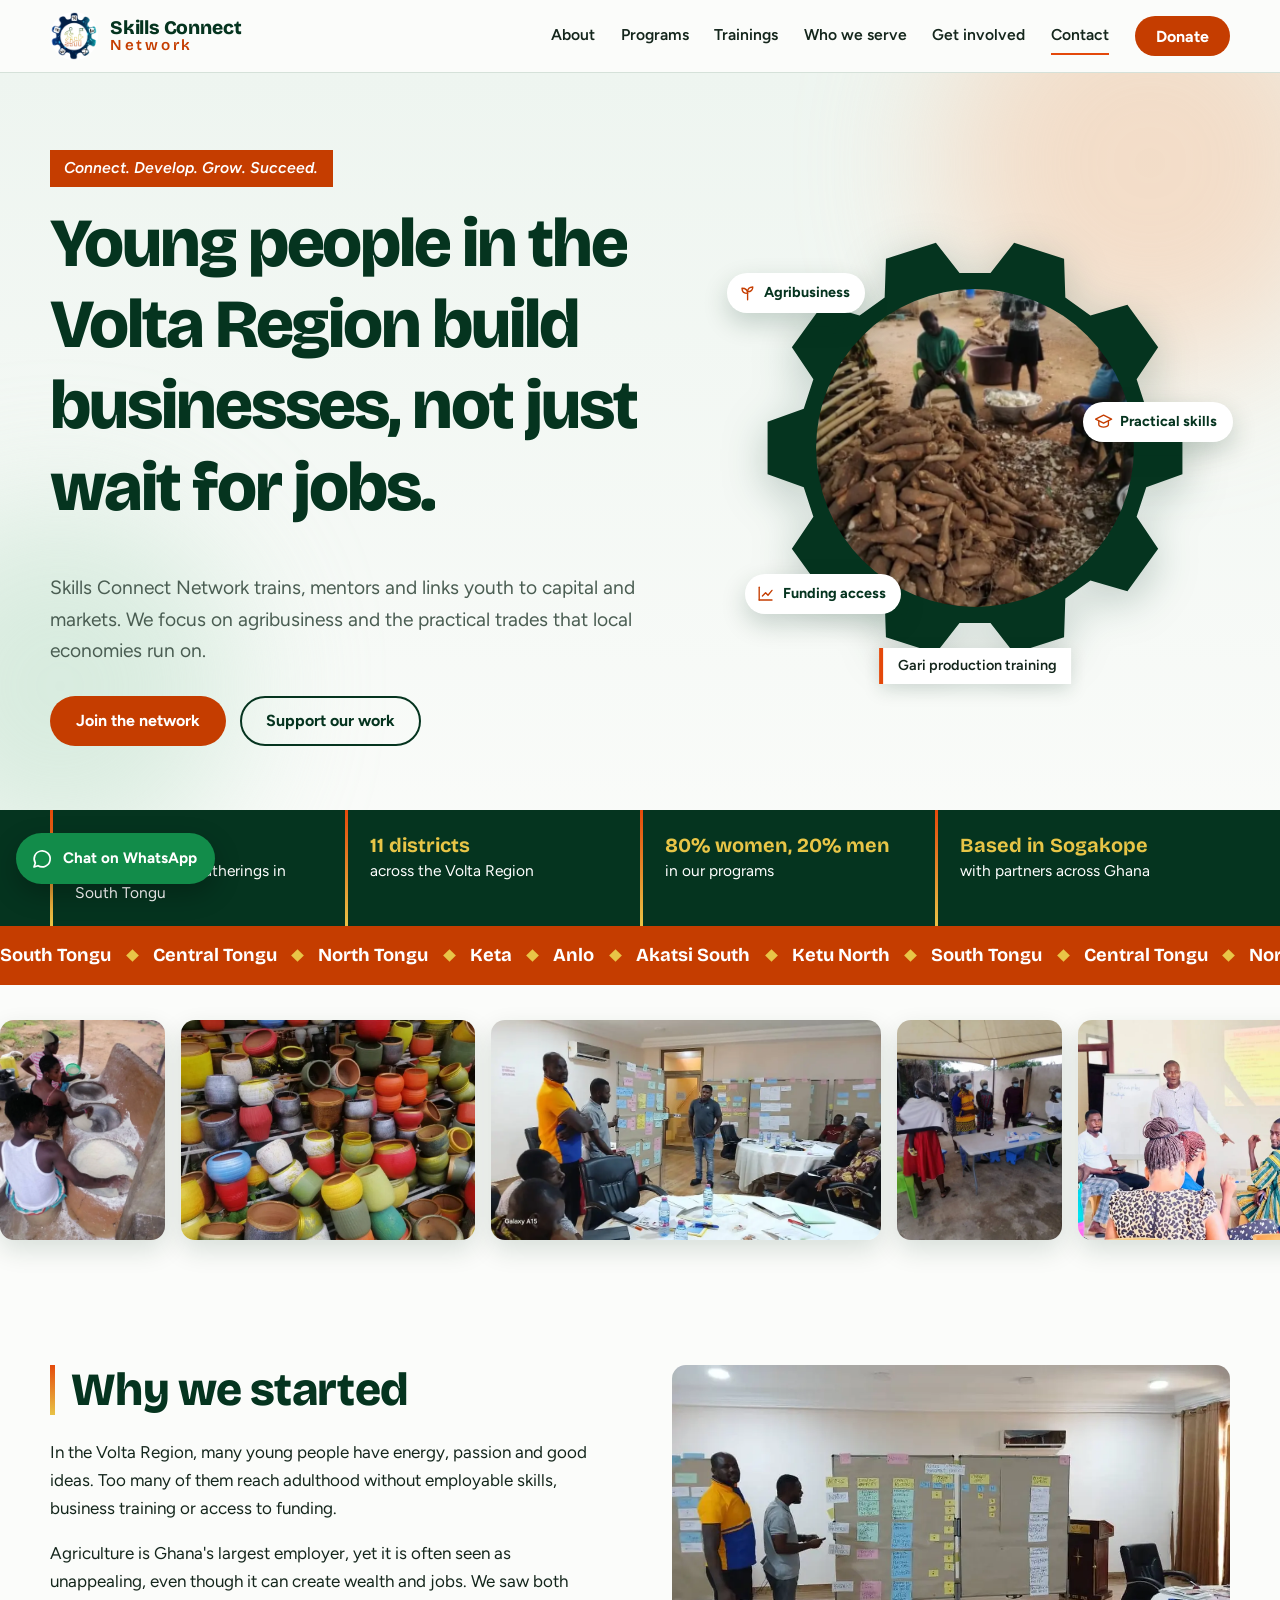
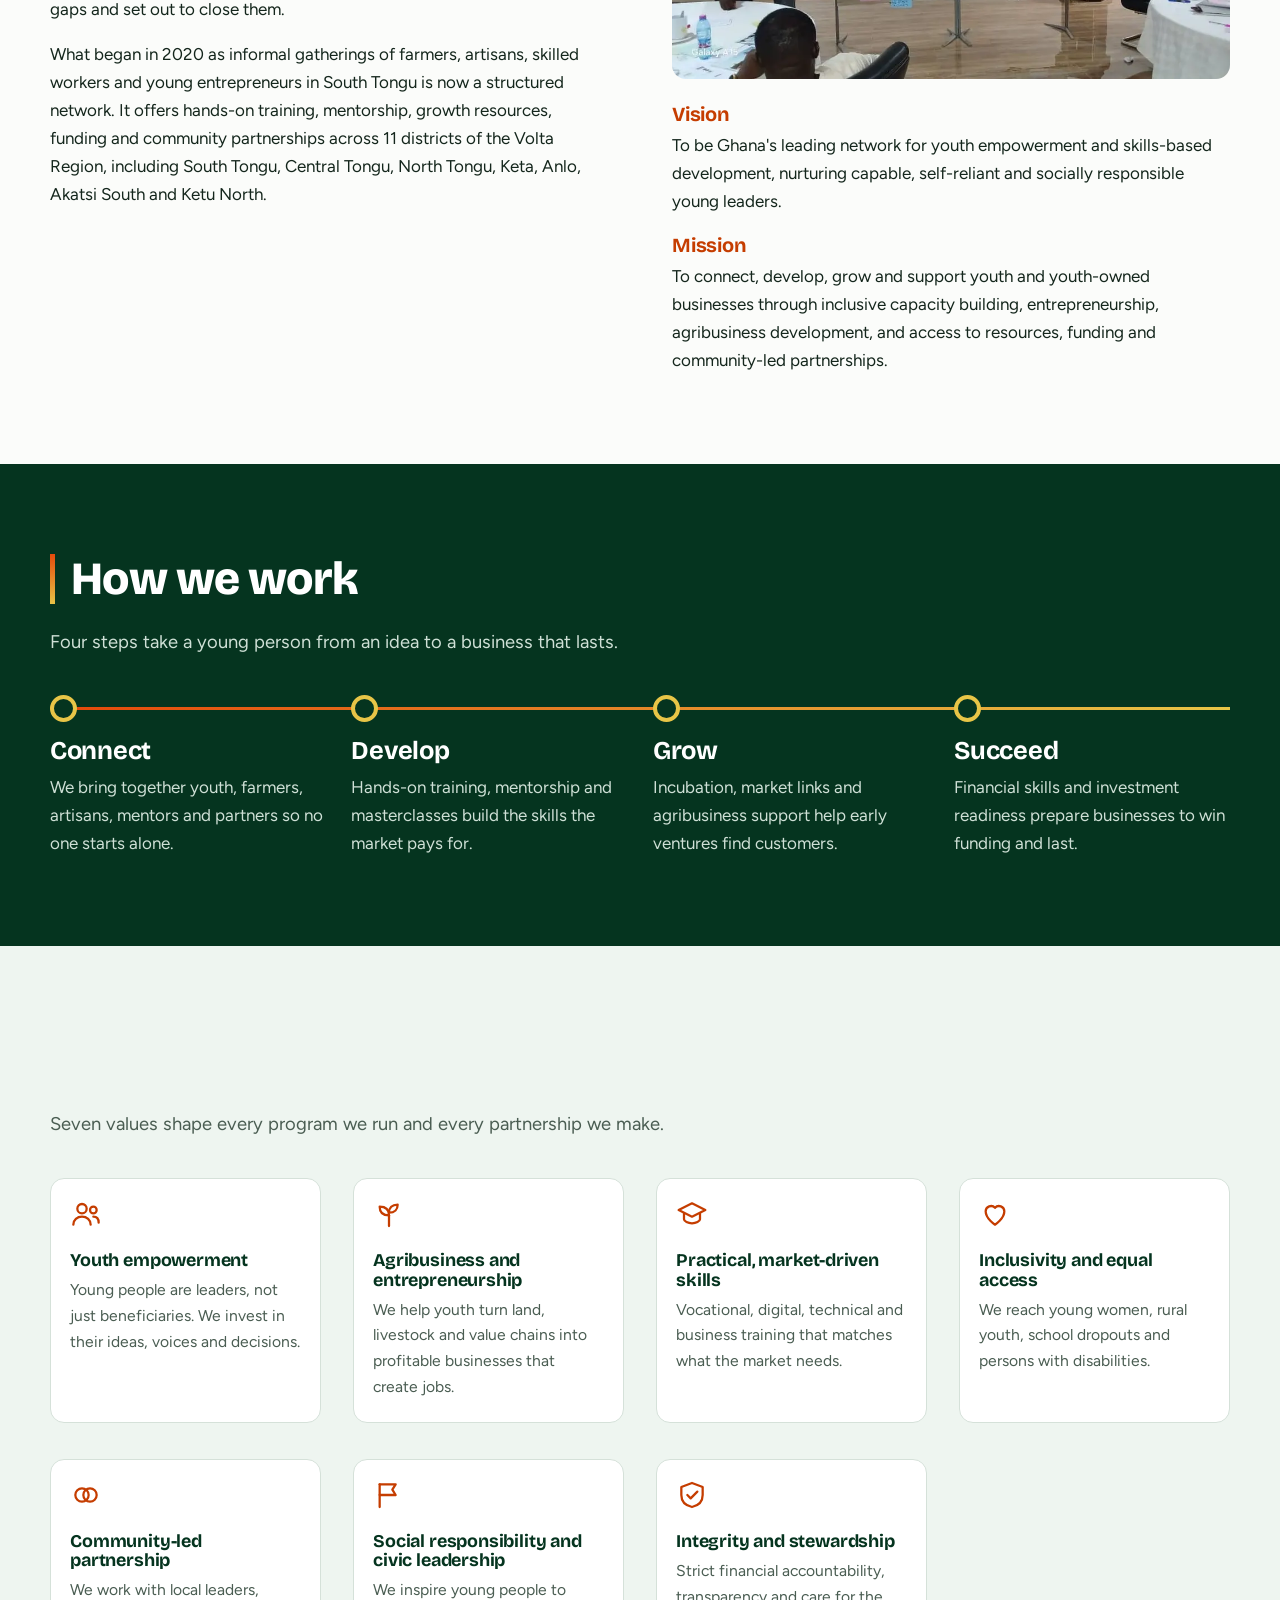
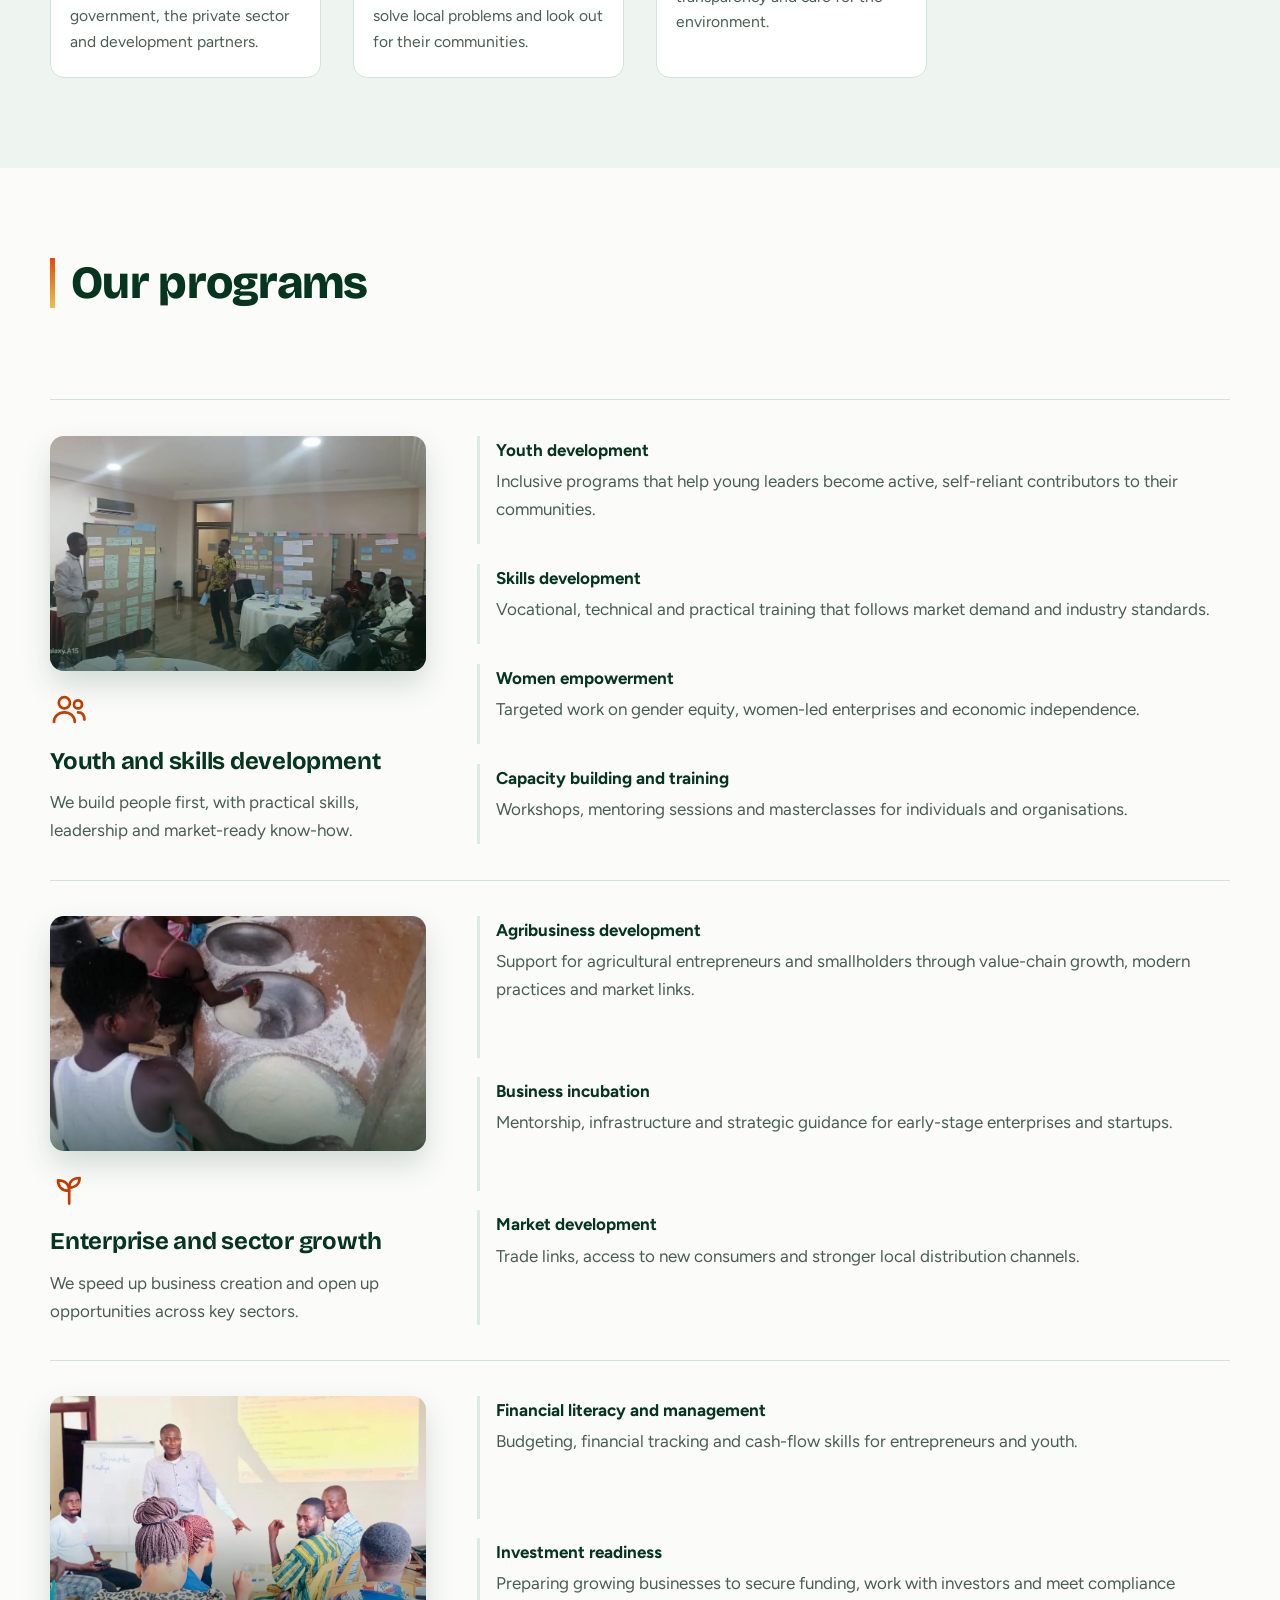
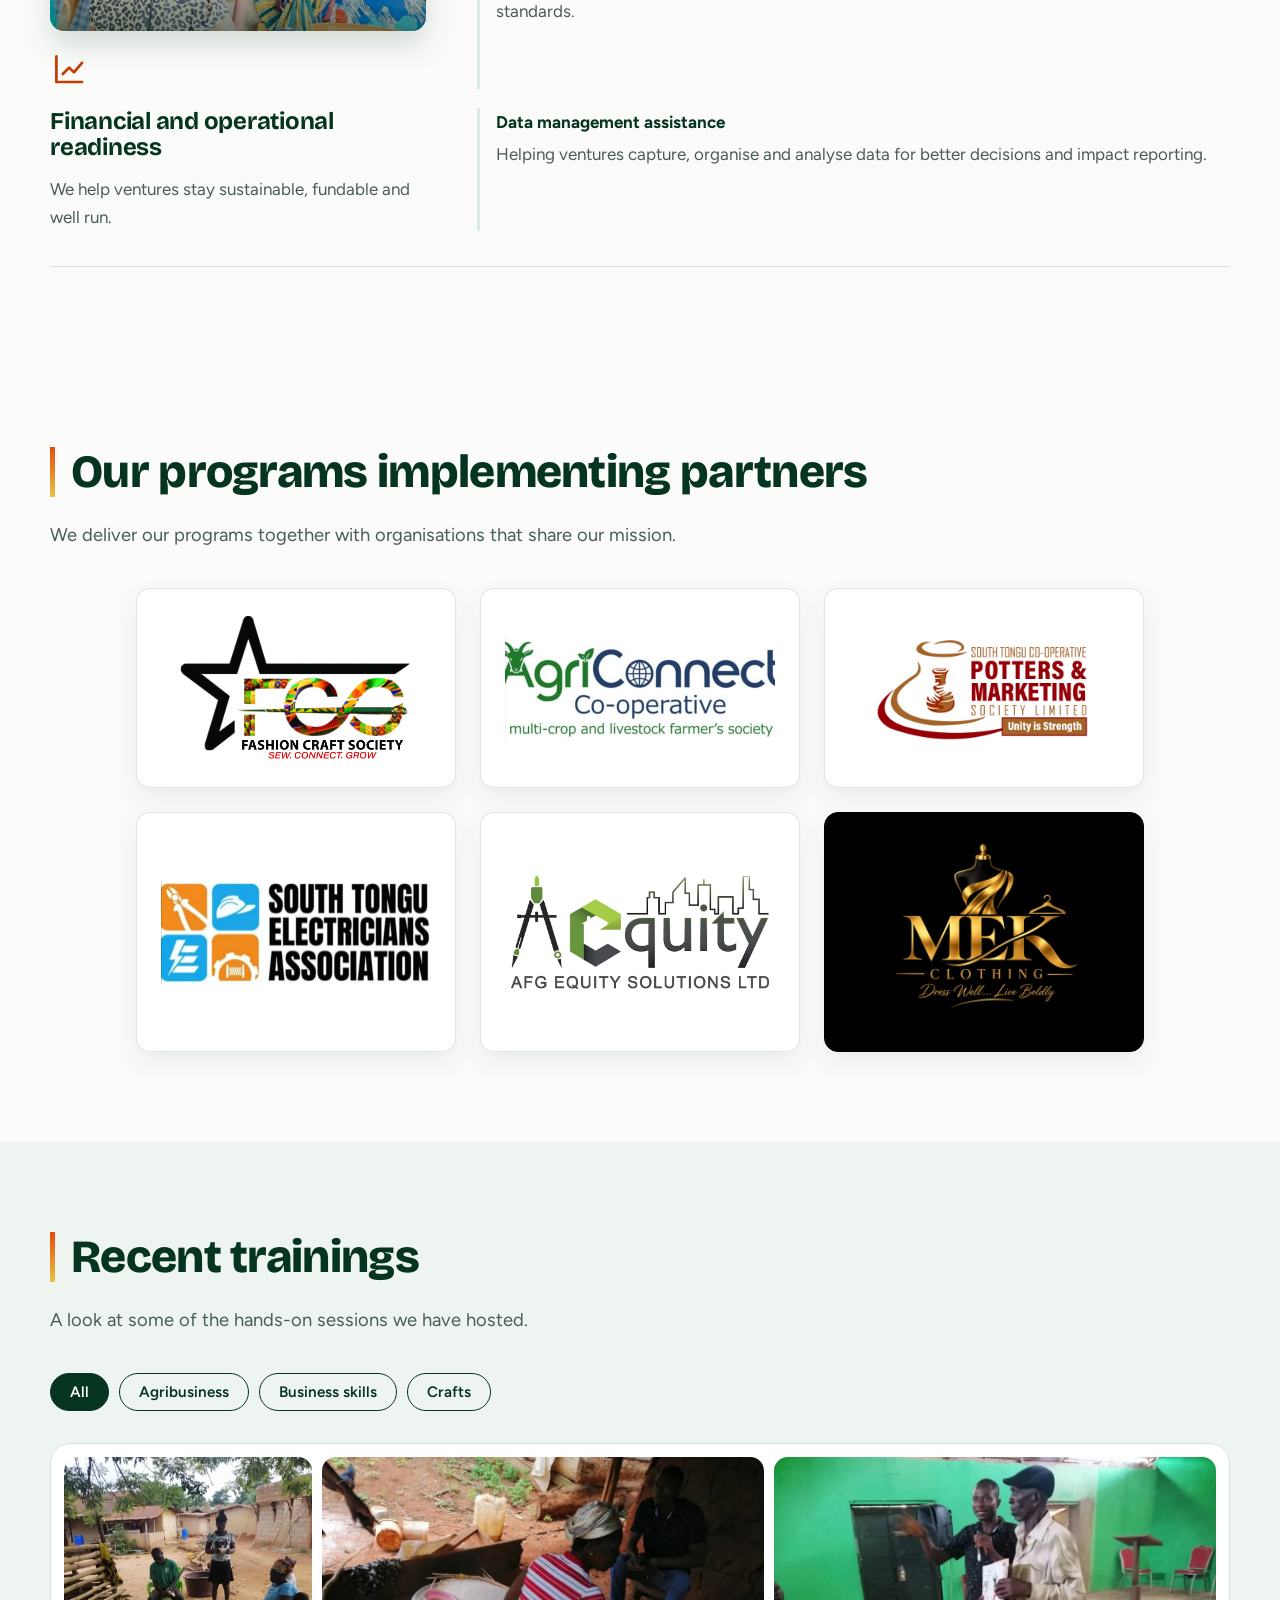
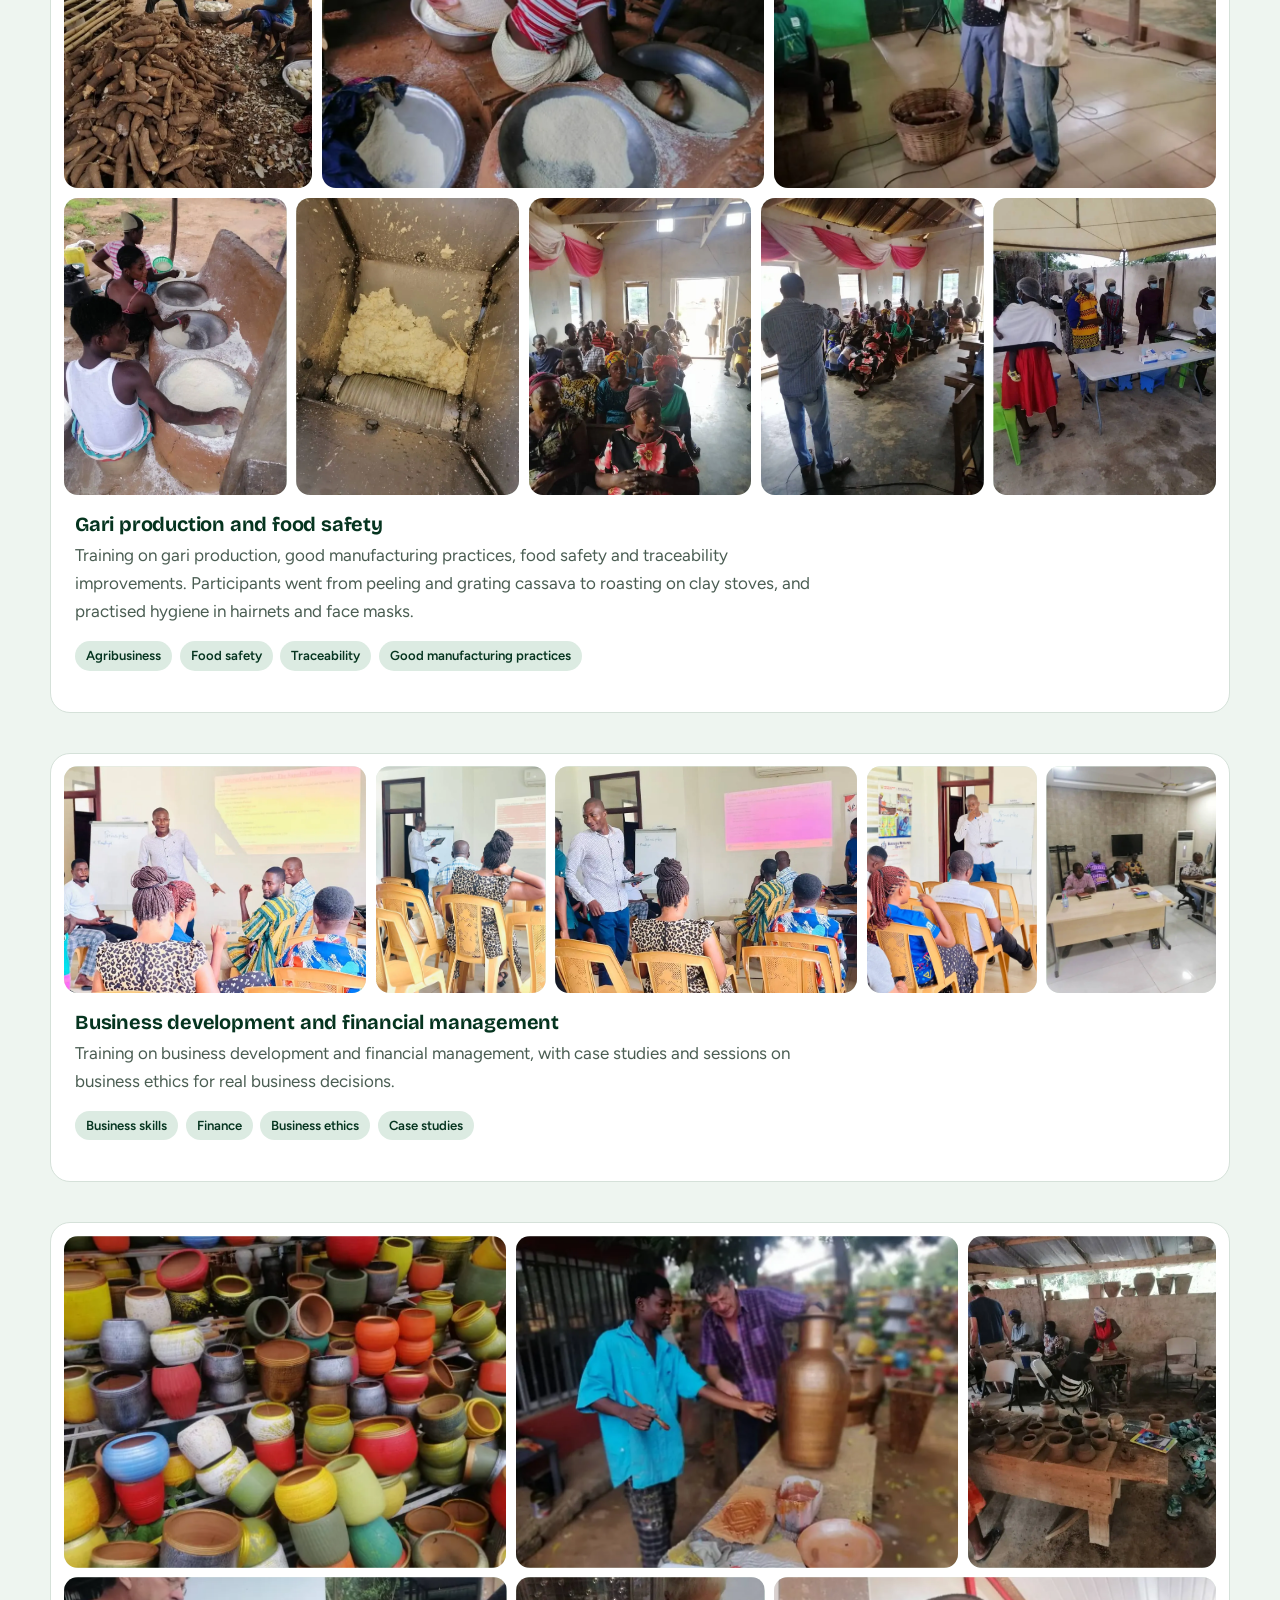
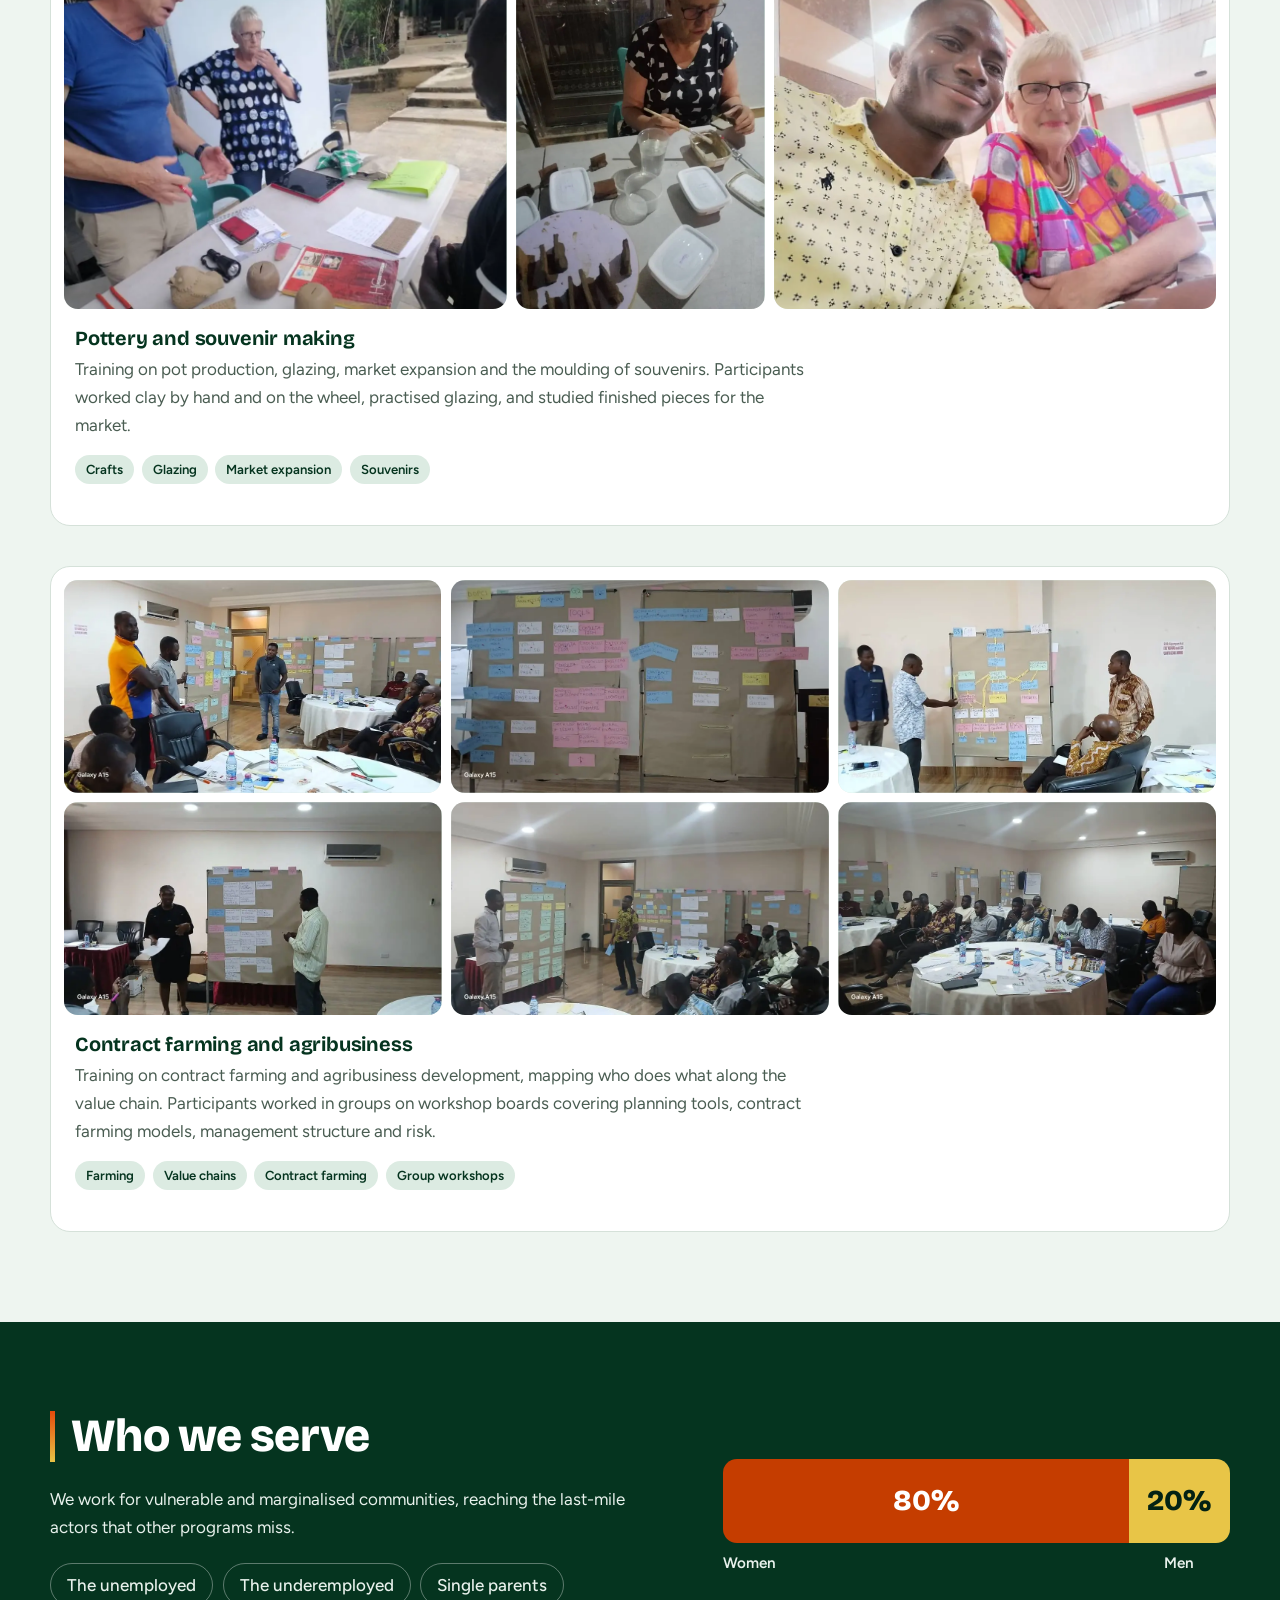
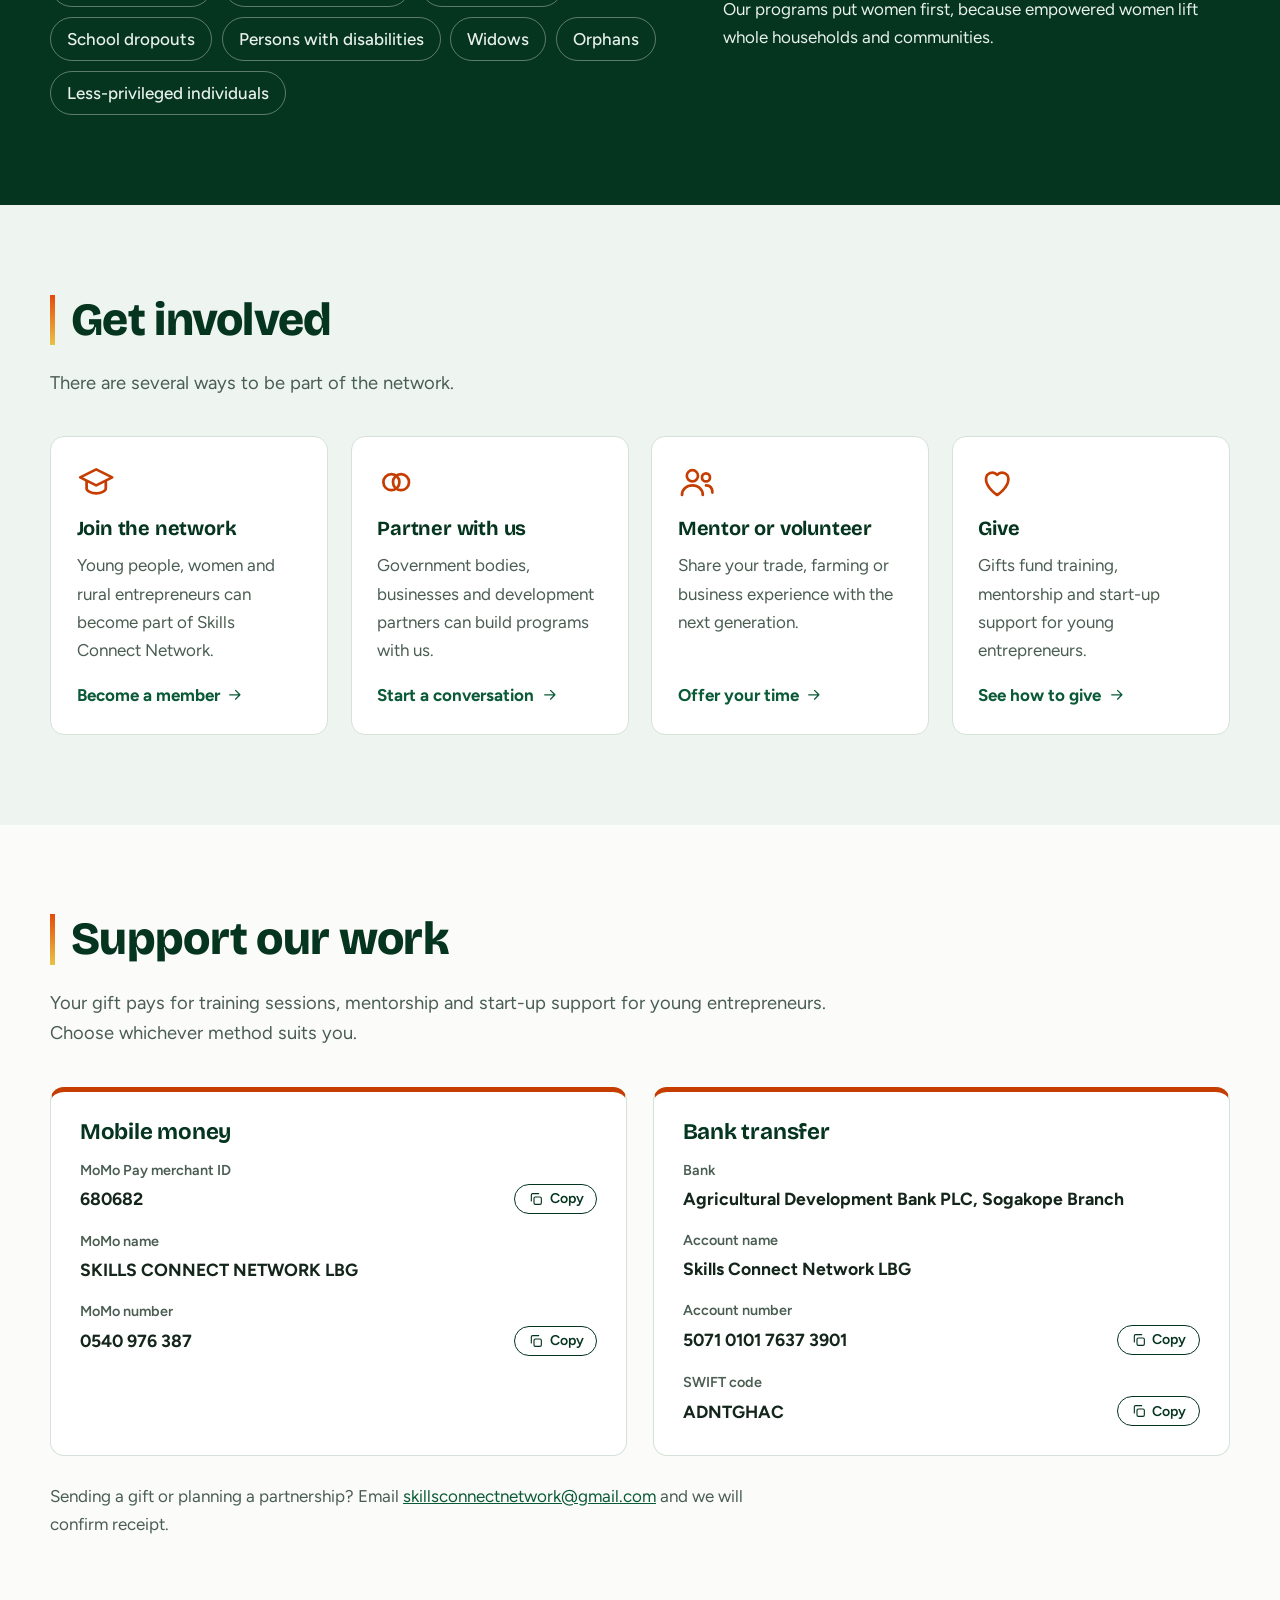
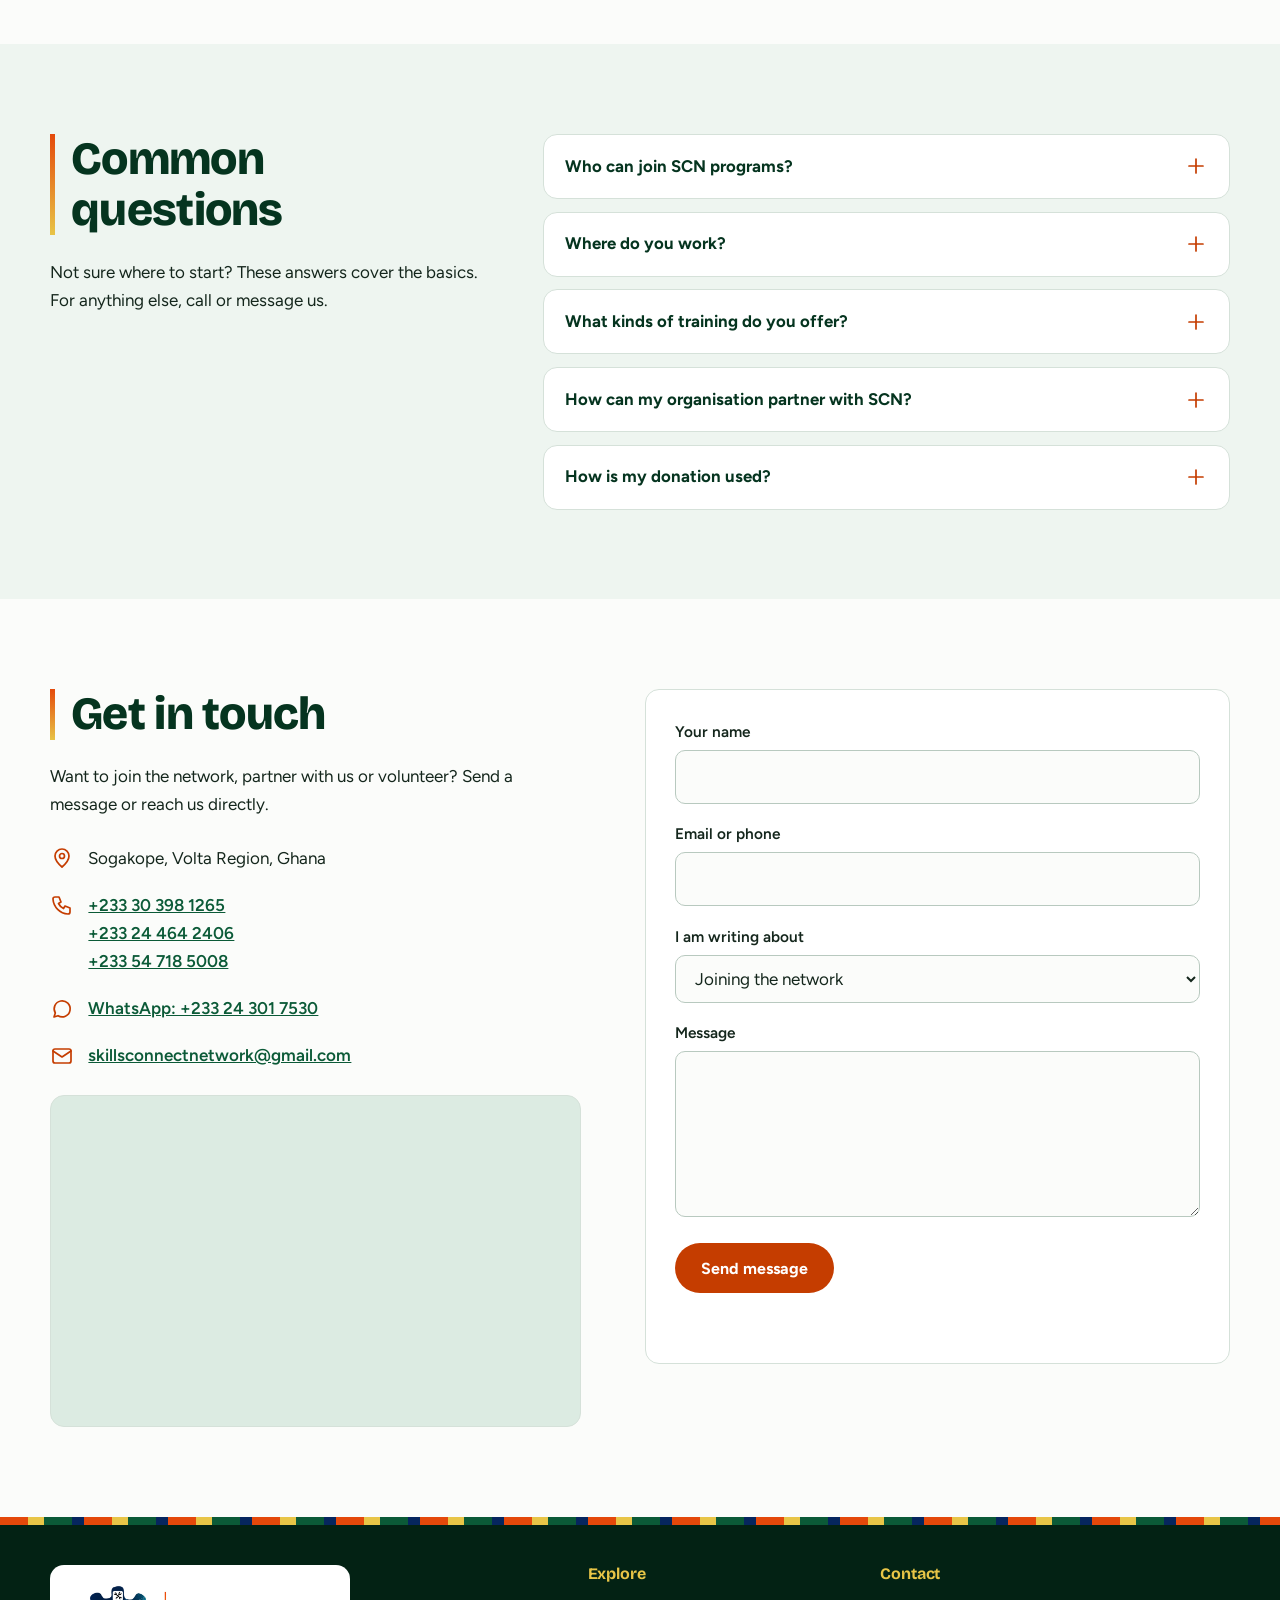
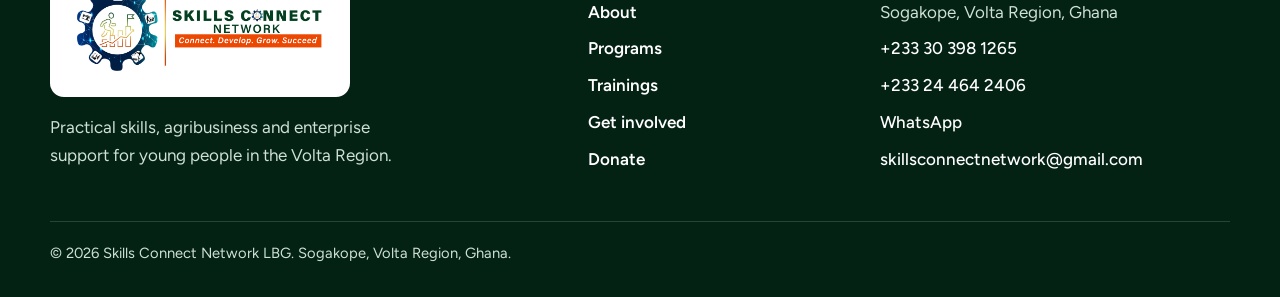
==== commit bd8fb27c: "partner" ====
--- a/skills-connect-network/index.html
+++ b/skills-connect-network/index.html
@@ -241,6 +241,7 @@
       <li><img src="assets/images/partner-agriconnect-cooperative.png" width="1080" height="420" alt="AgriConnect Co-operative logo: multi-crop and livestock farmer's society" loading="lazy"></li>
       <li><img src="assets/images/partner-south-tongu-potters.png" width="680" height="360" alt="South Tongu Co-operative Potters and Marketing Society Limited logo: Unity is Strength" loading="lazy"></li>
       <li><img src="assets/images/partner-south-tongu-electricians.png" width="1080" height="415" alt="South Tongu Electricians Association logo" loading="lazy"></li>
+      <li><img src="assets/images/partner-afg-equity-solutions.png" width="909" height="419" alt="AFG Equity Solutions Ltd logo" loading="lazy"></li>
       <li class="dark"><img src="assets/images/partner-mek-clothing.jpg" width="800" height="800" alt="MEK Clothing logo: Dress well, live boldly" loading="lazy"></li>
     </ul>
   </div>
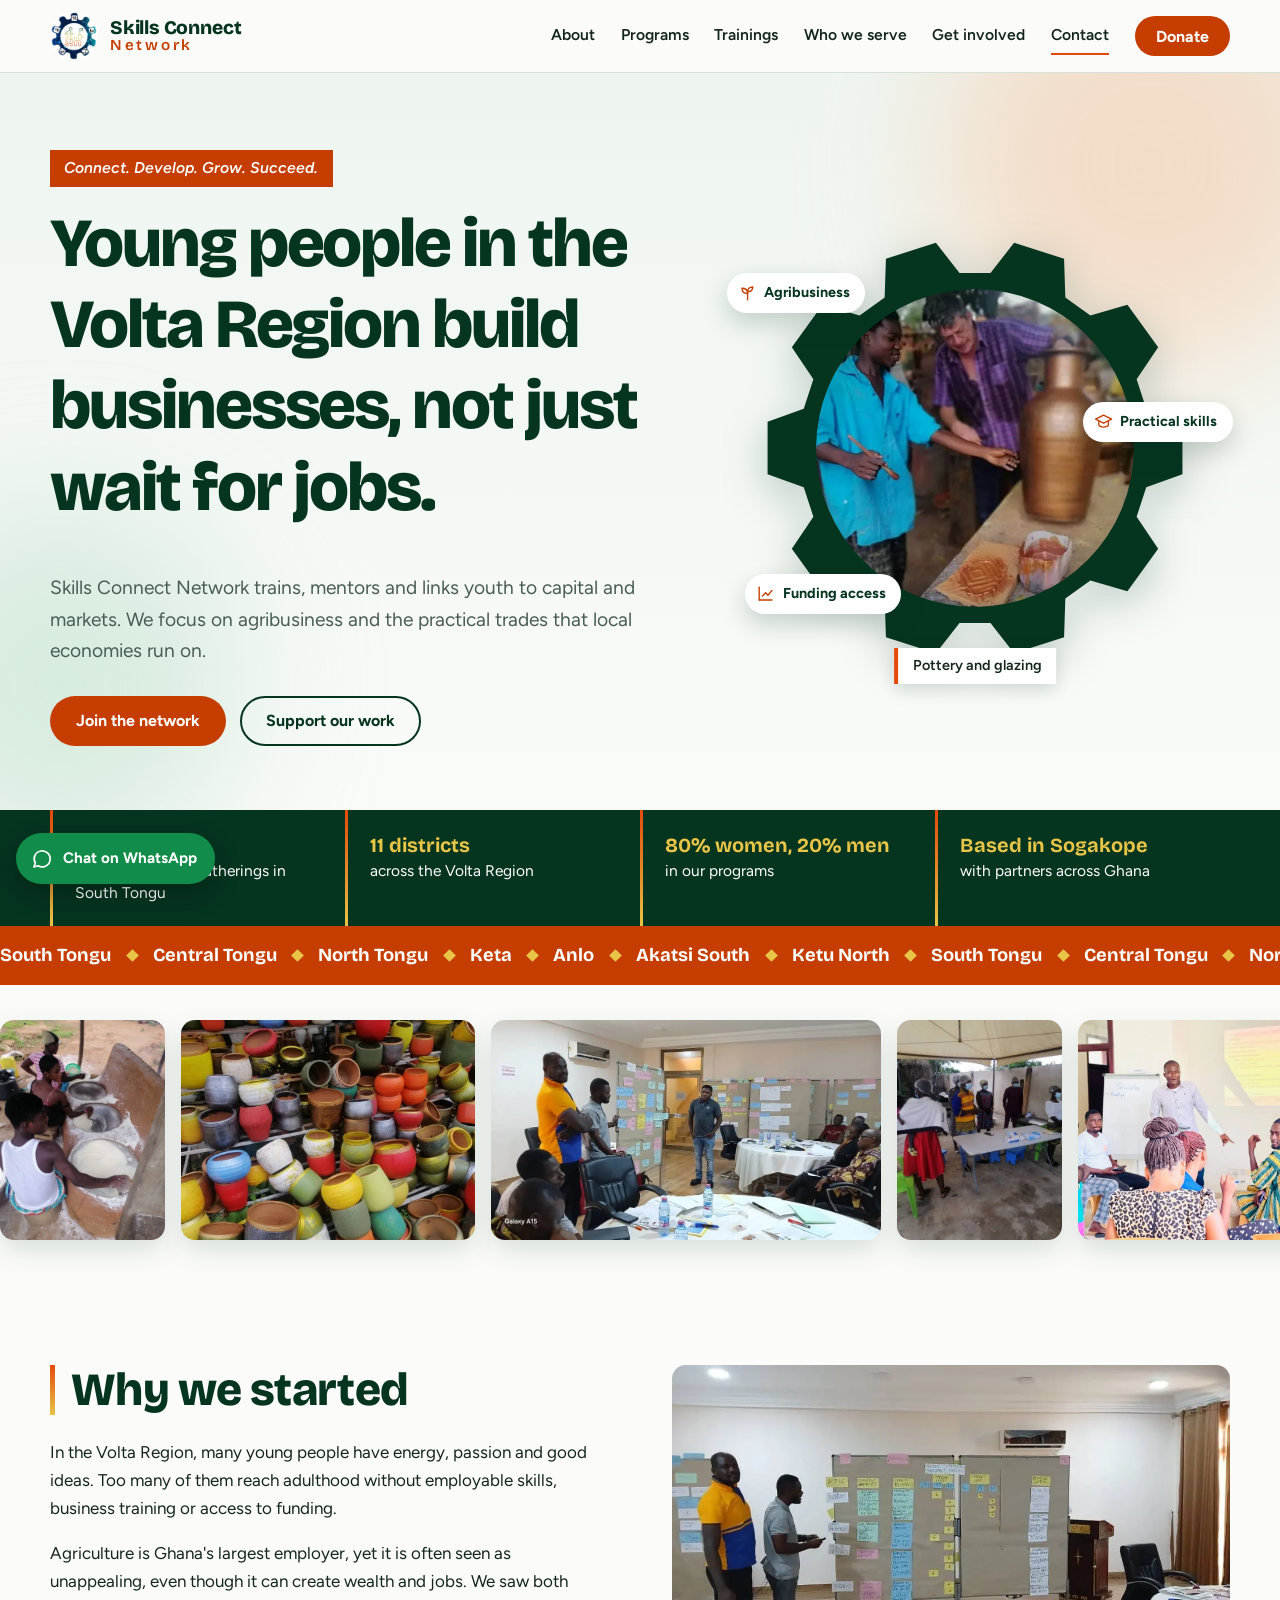
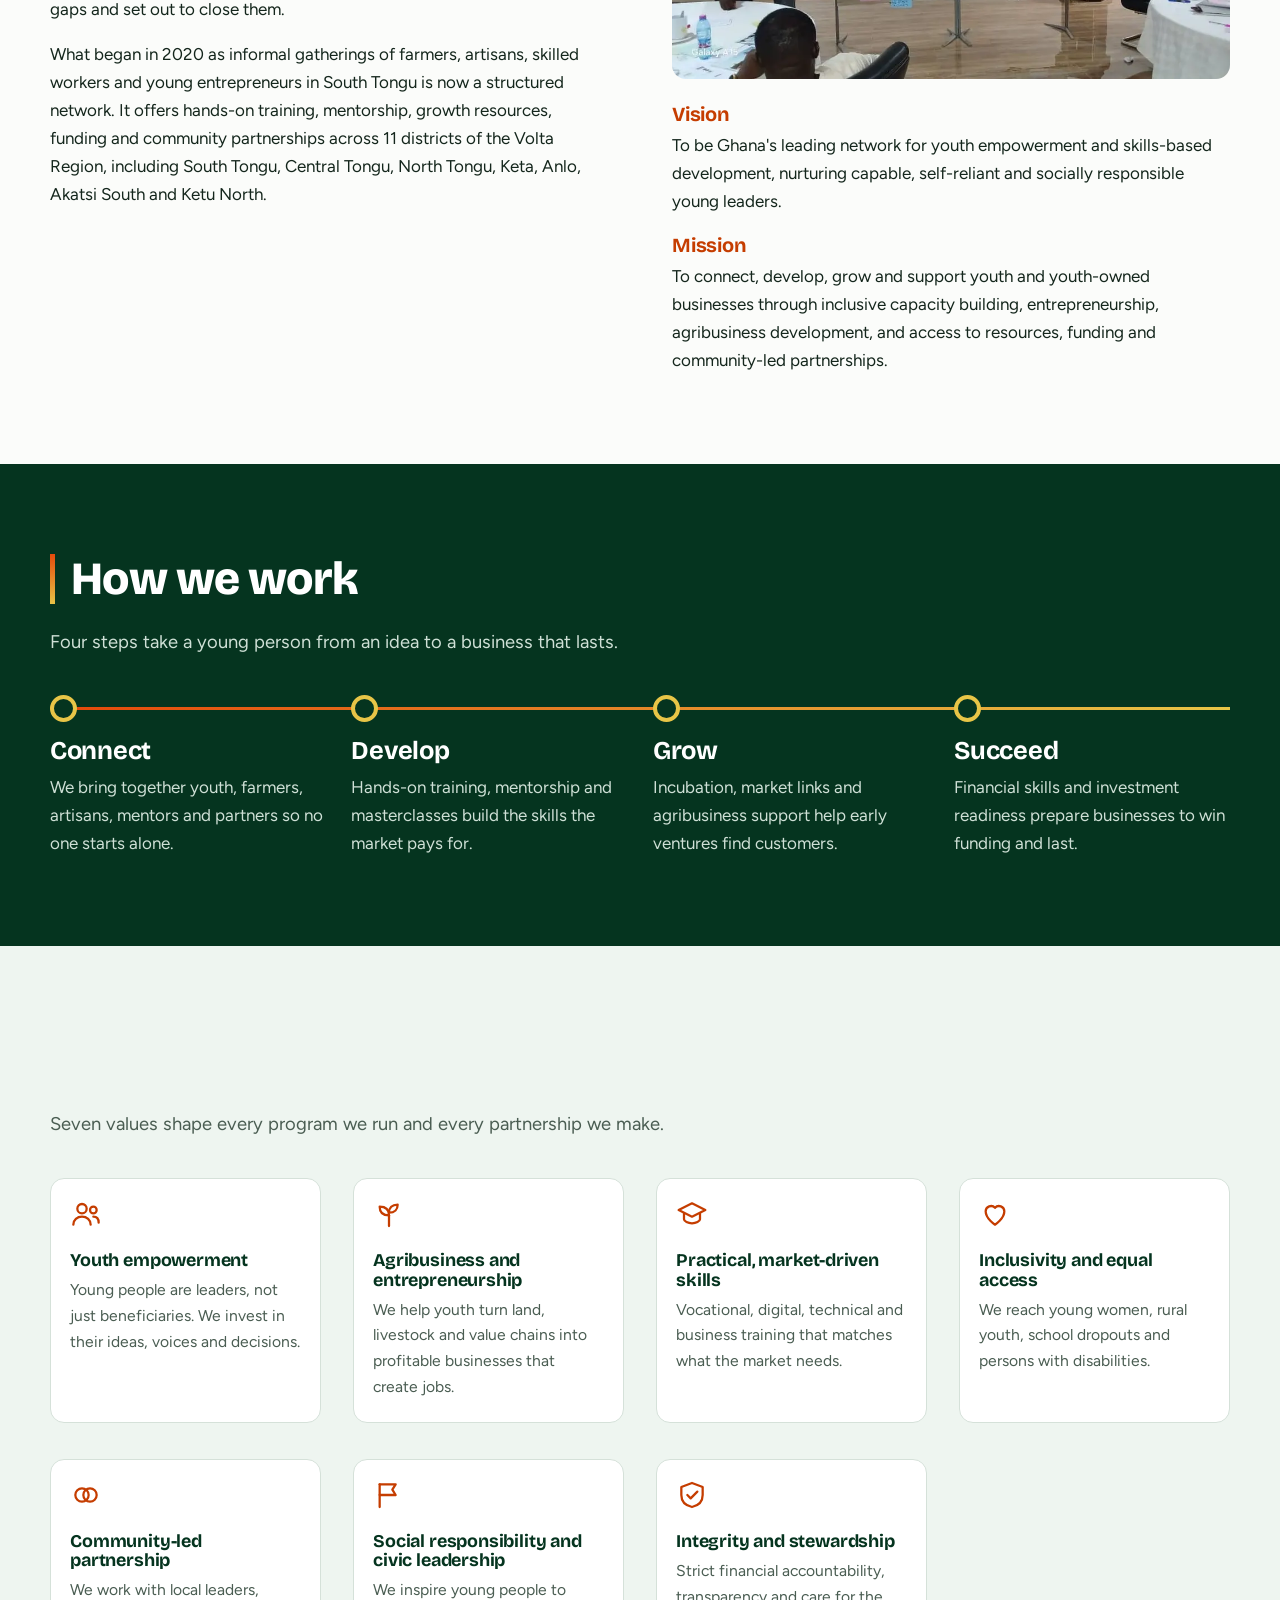
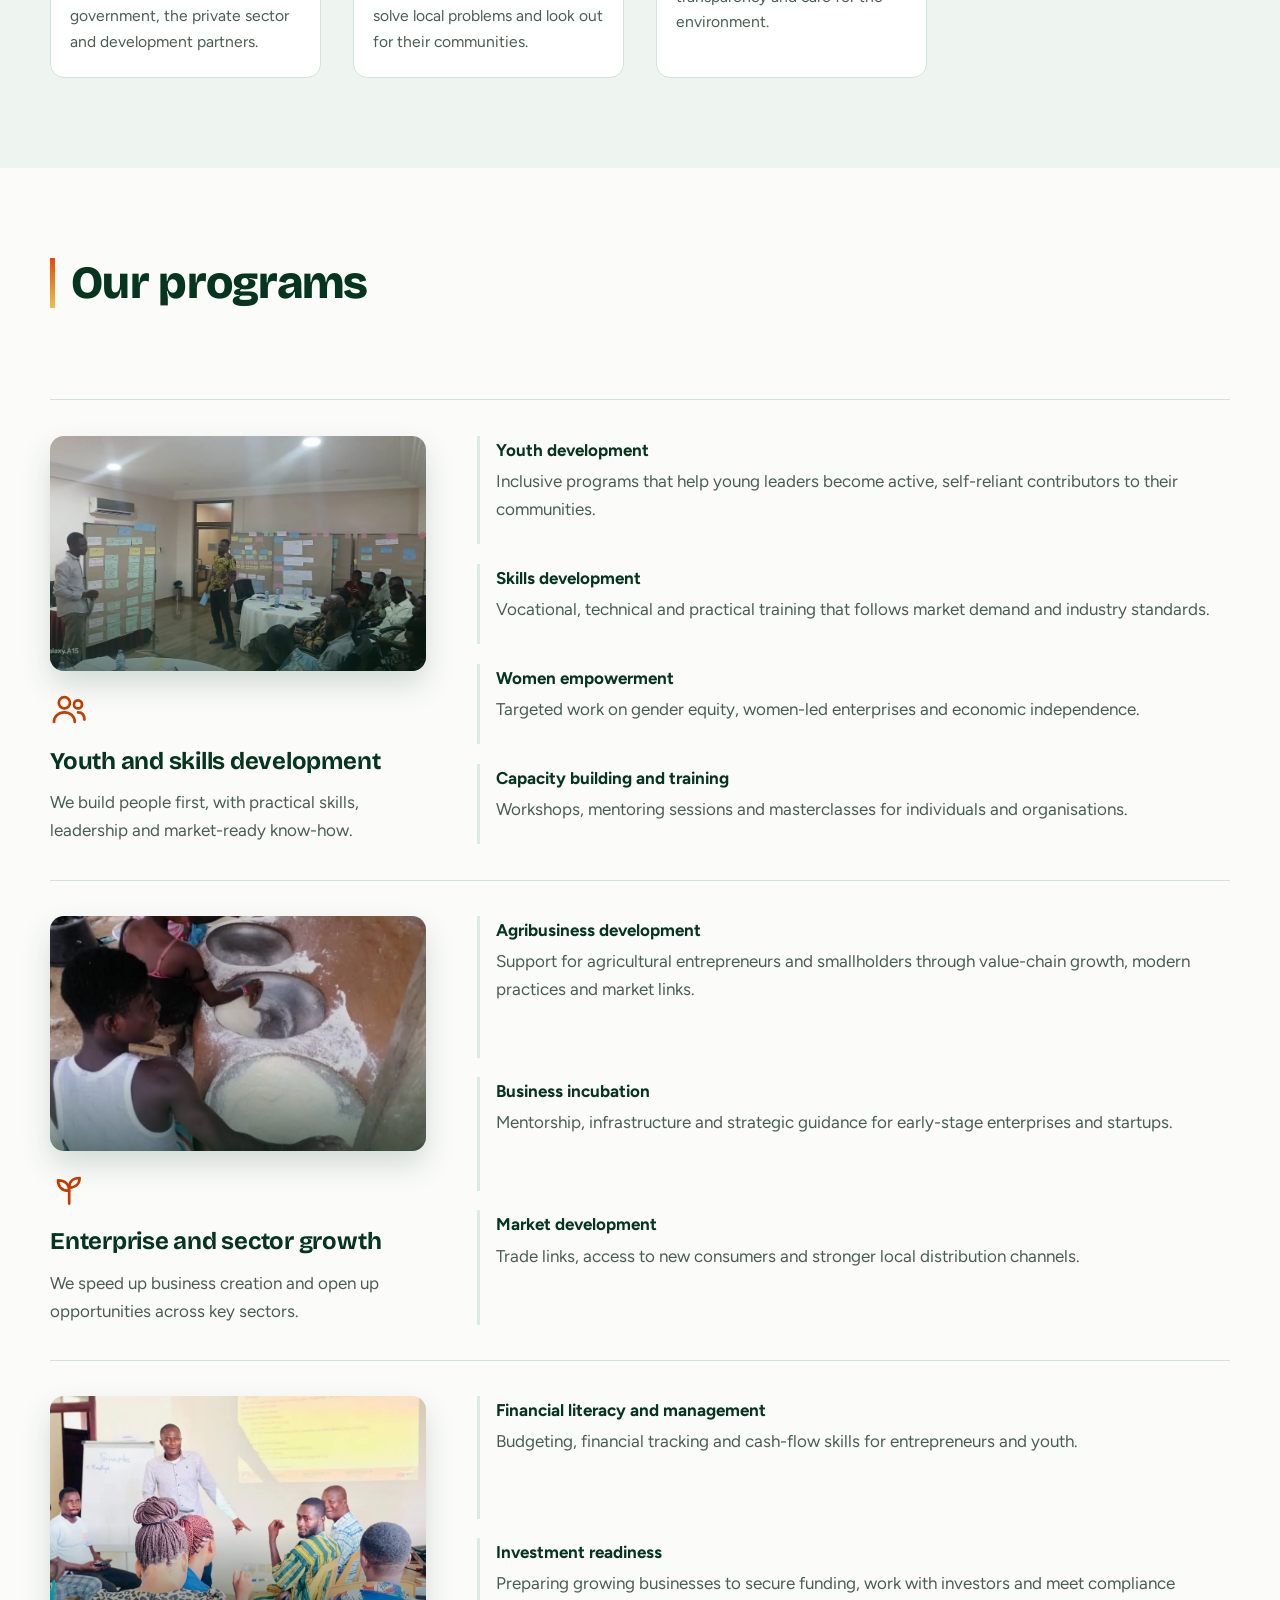
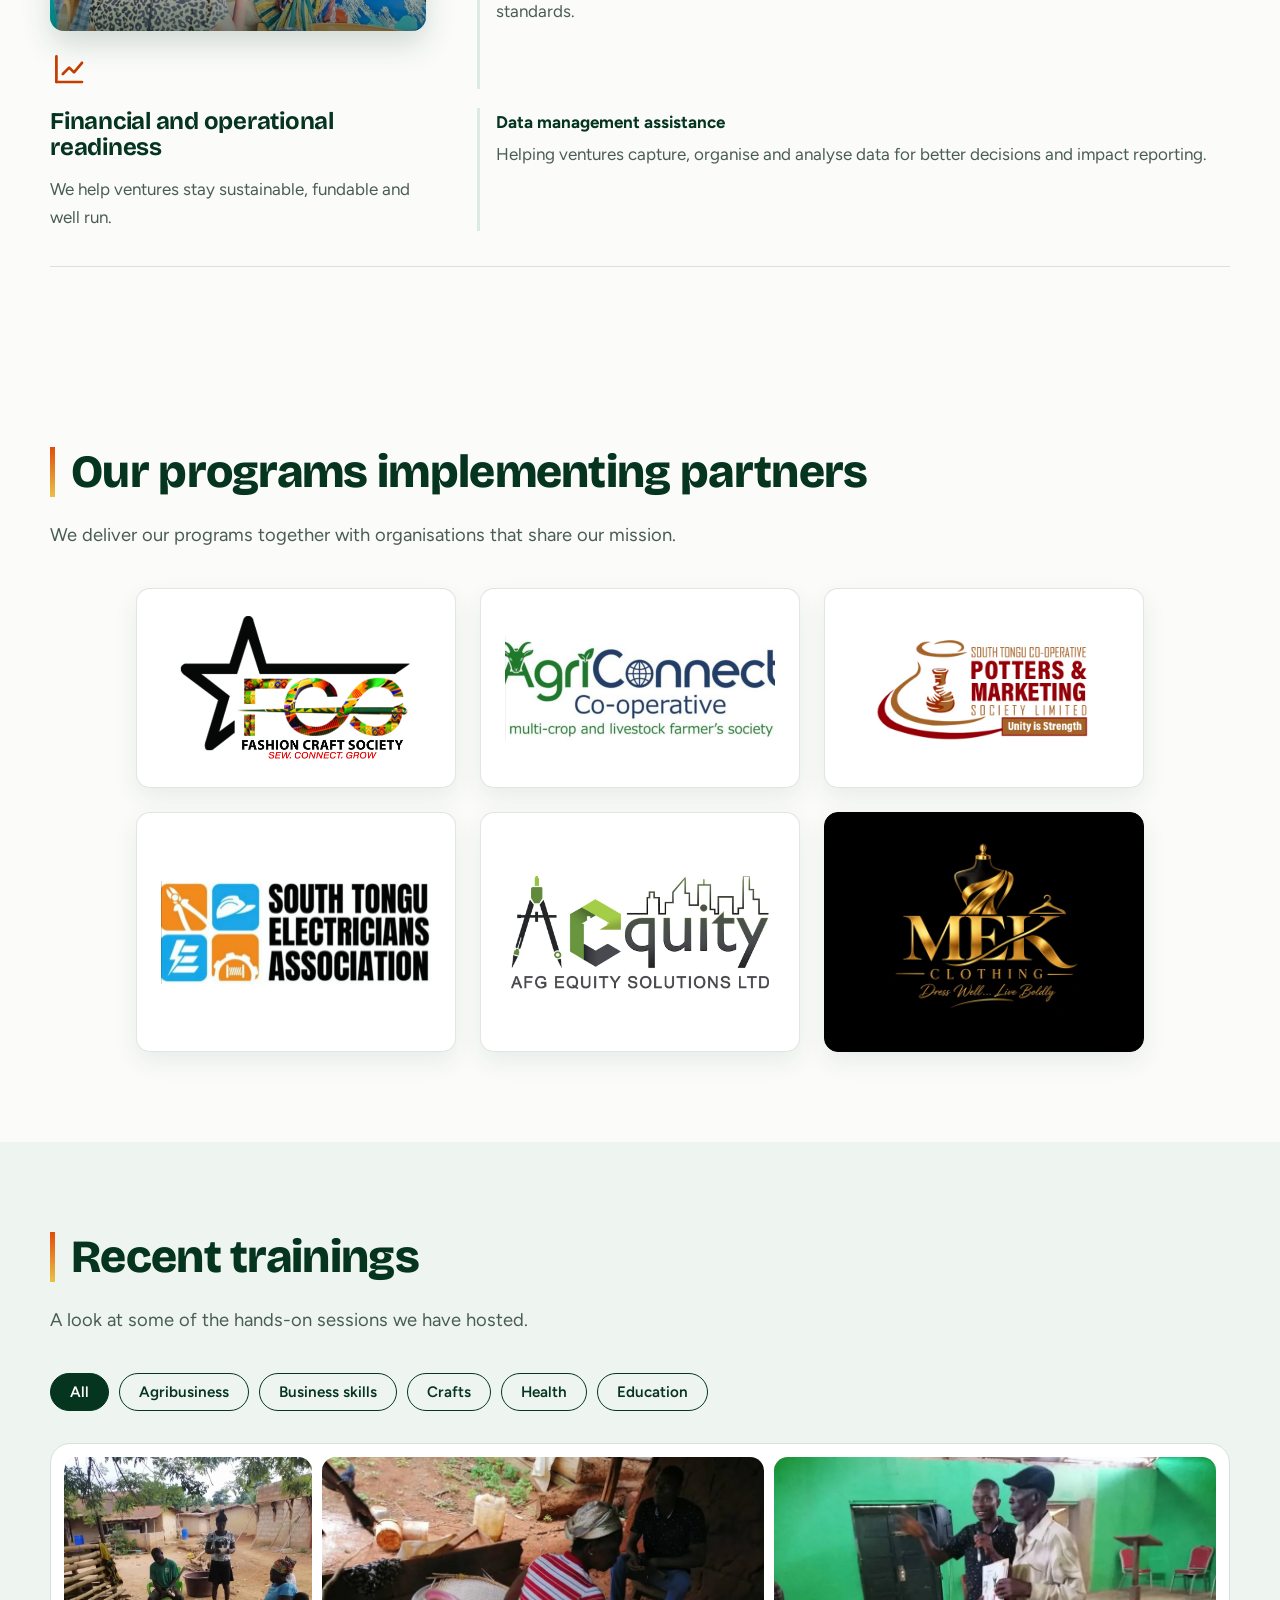
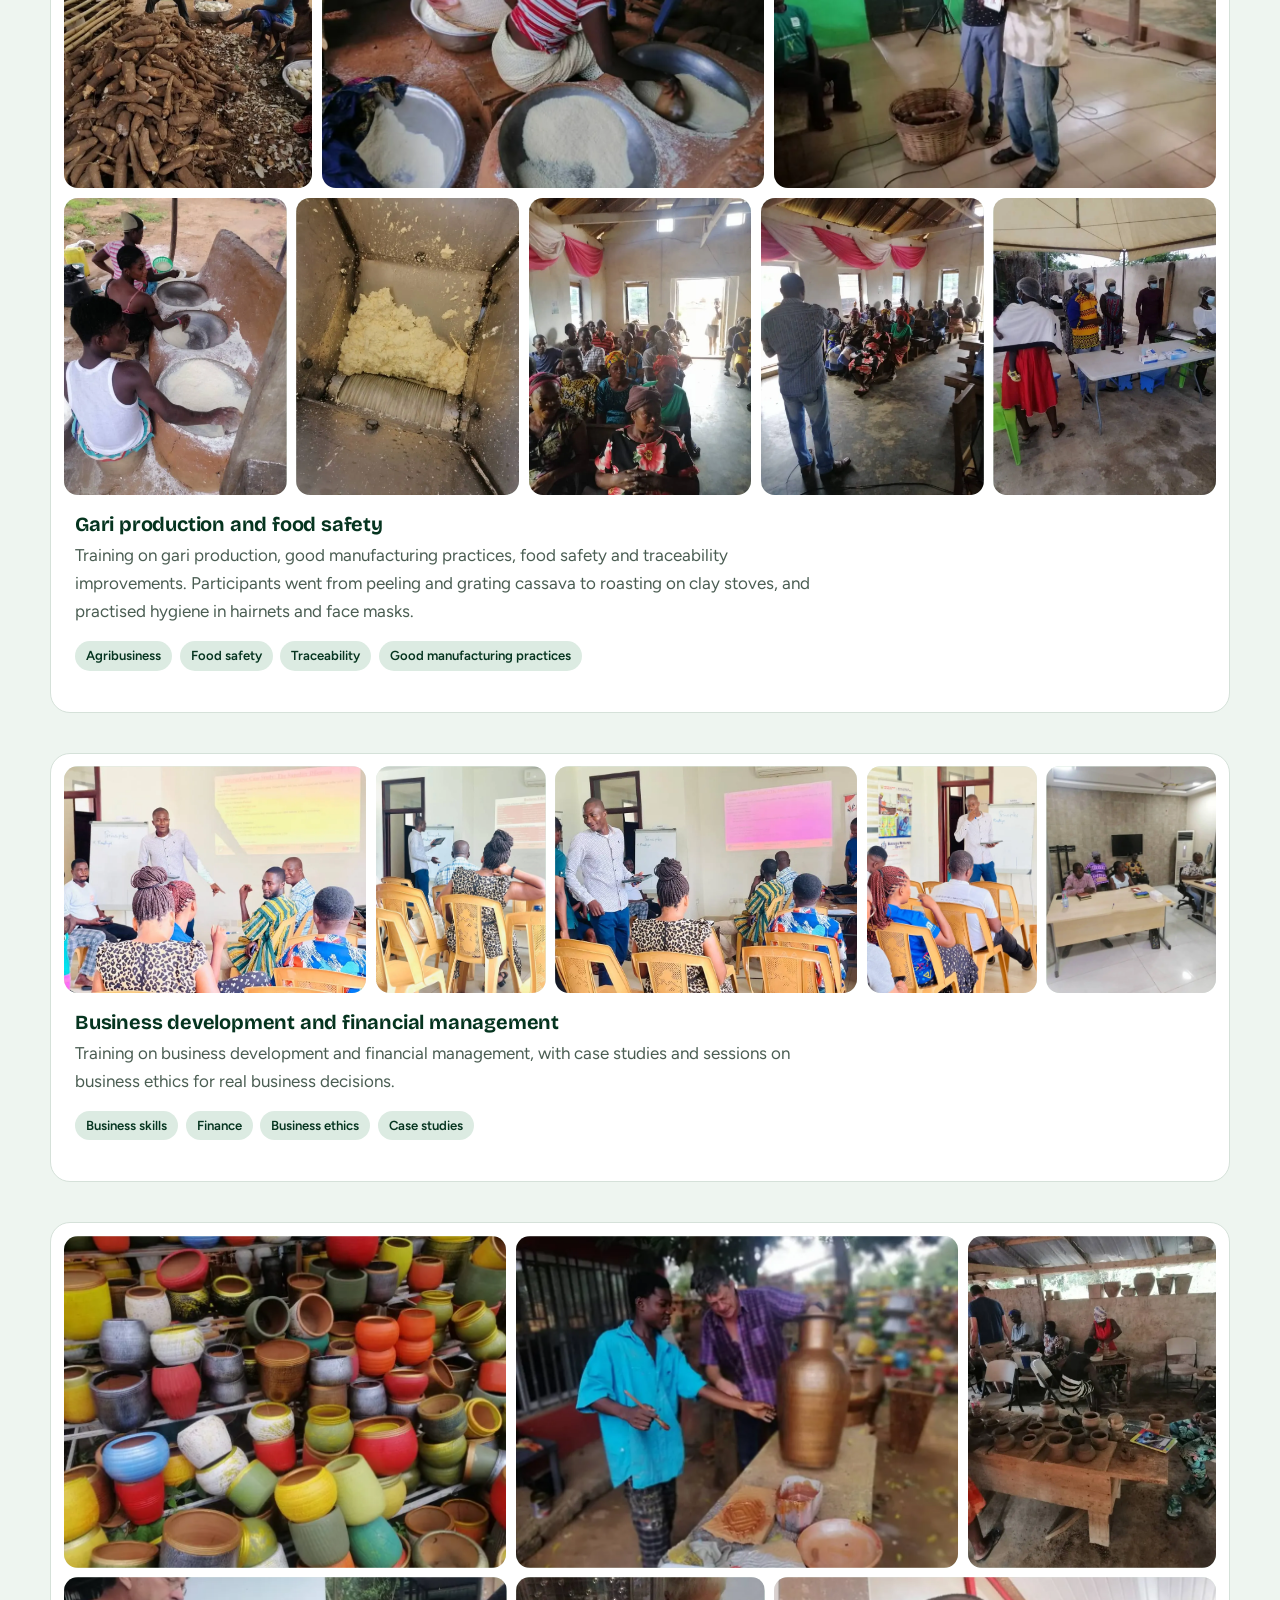
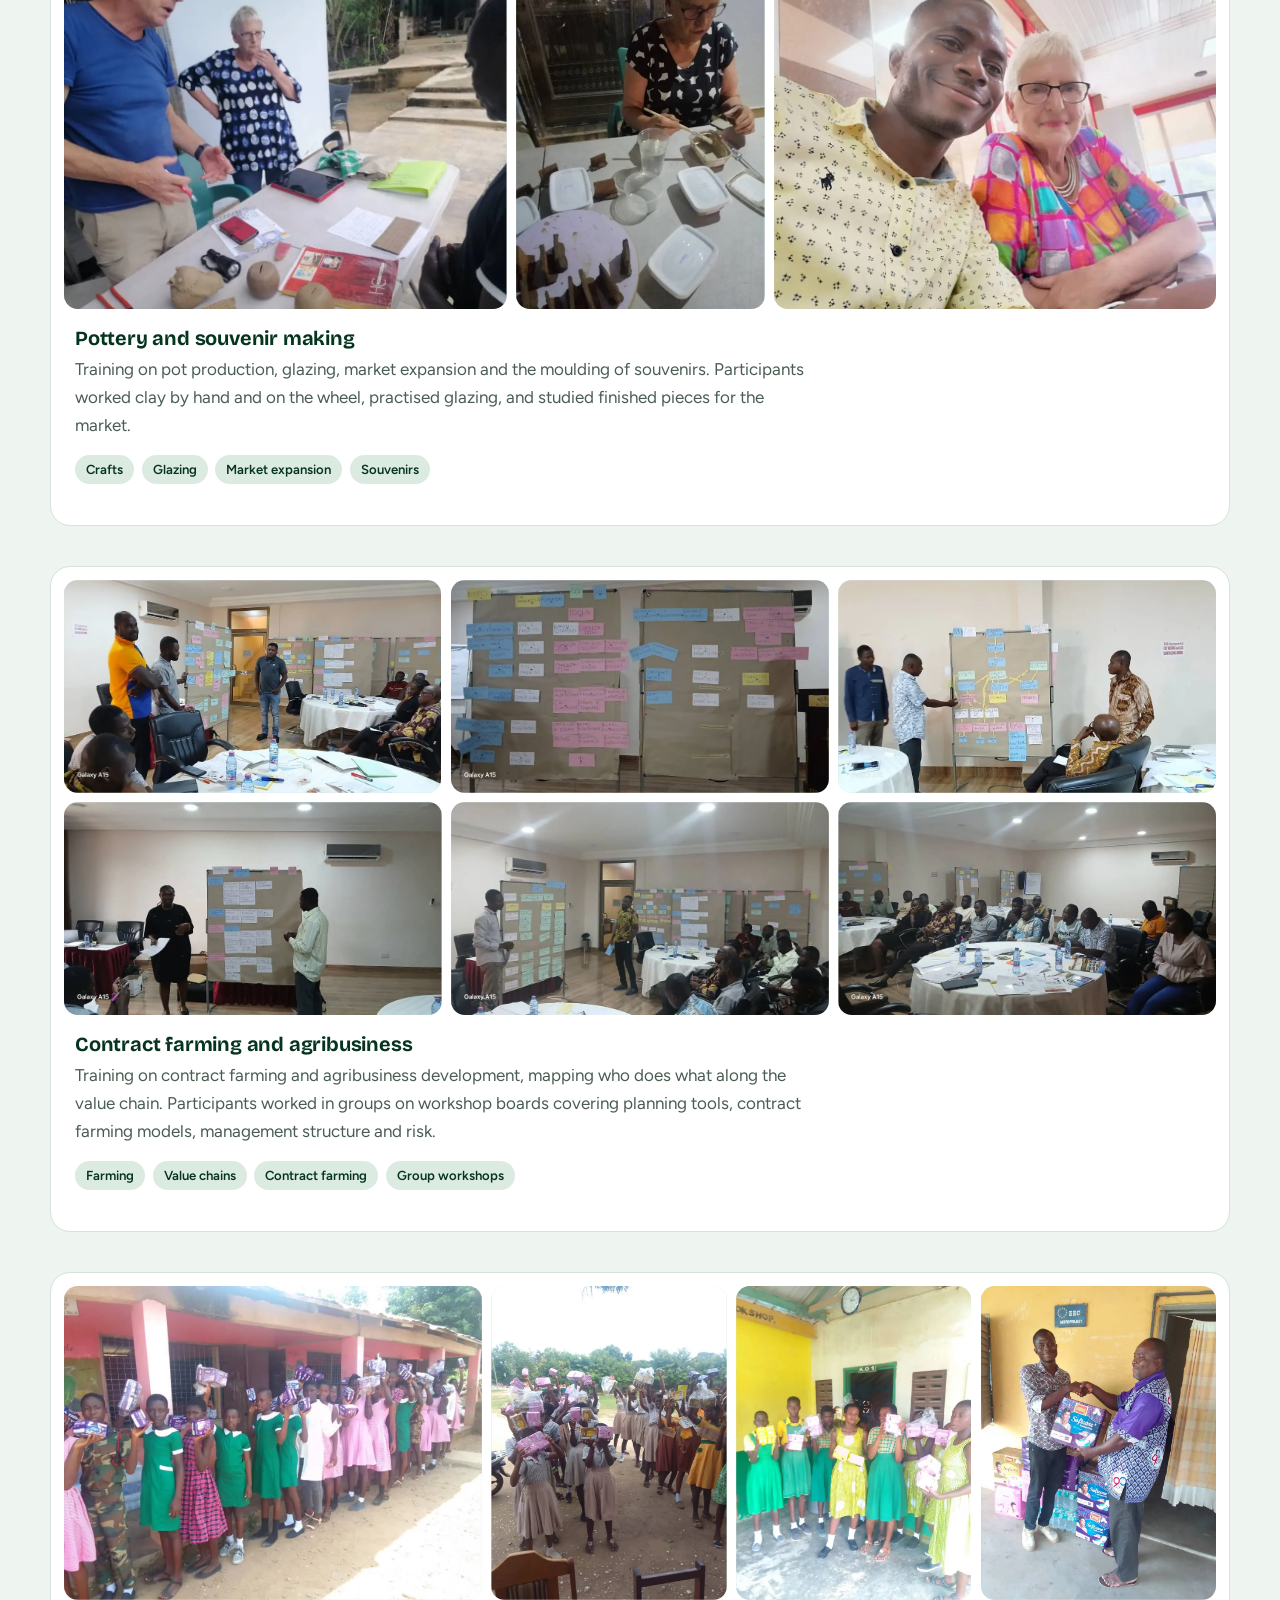
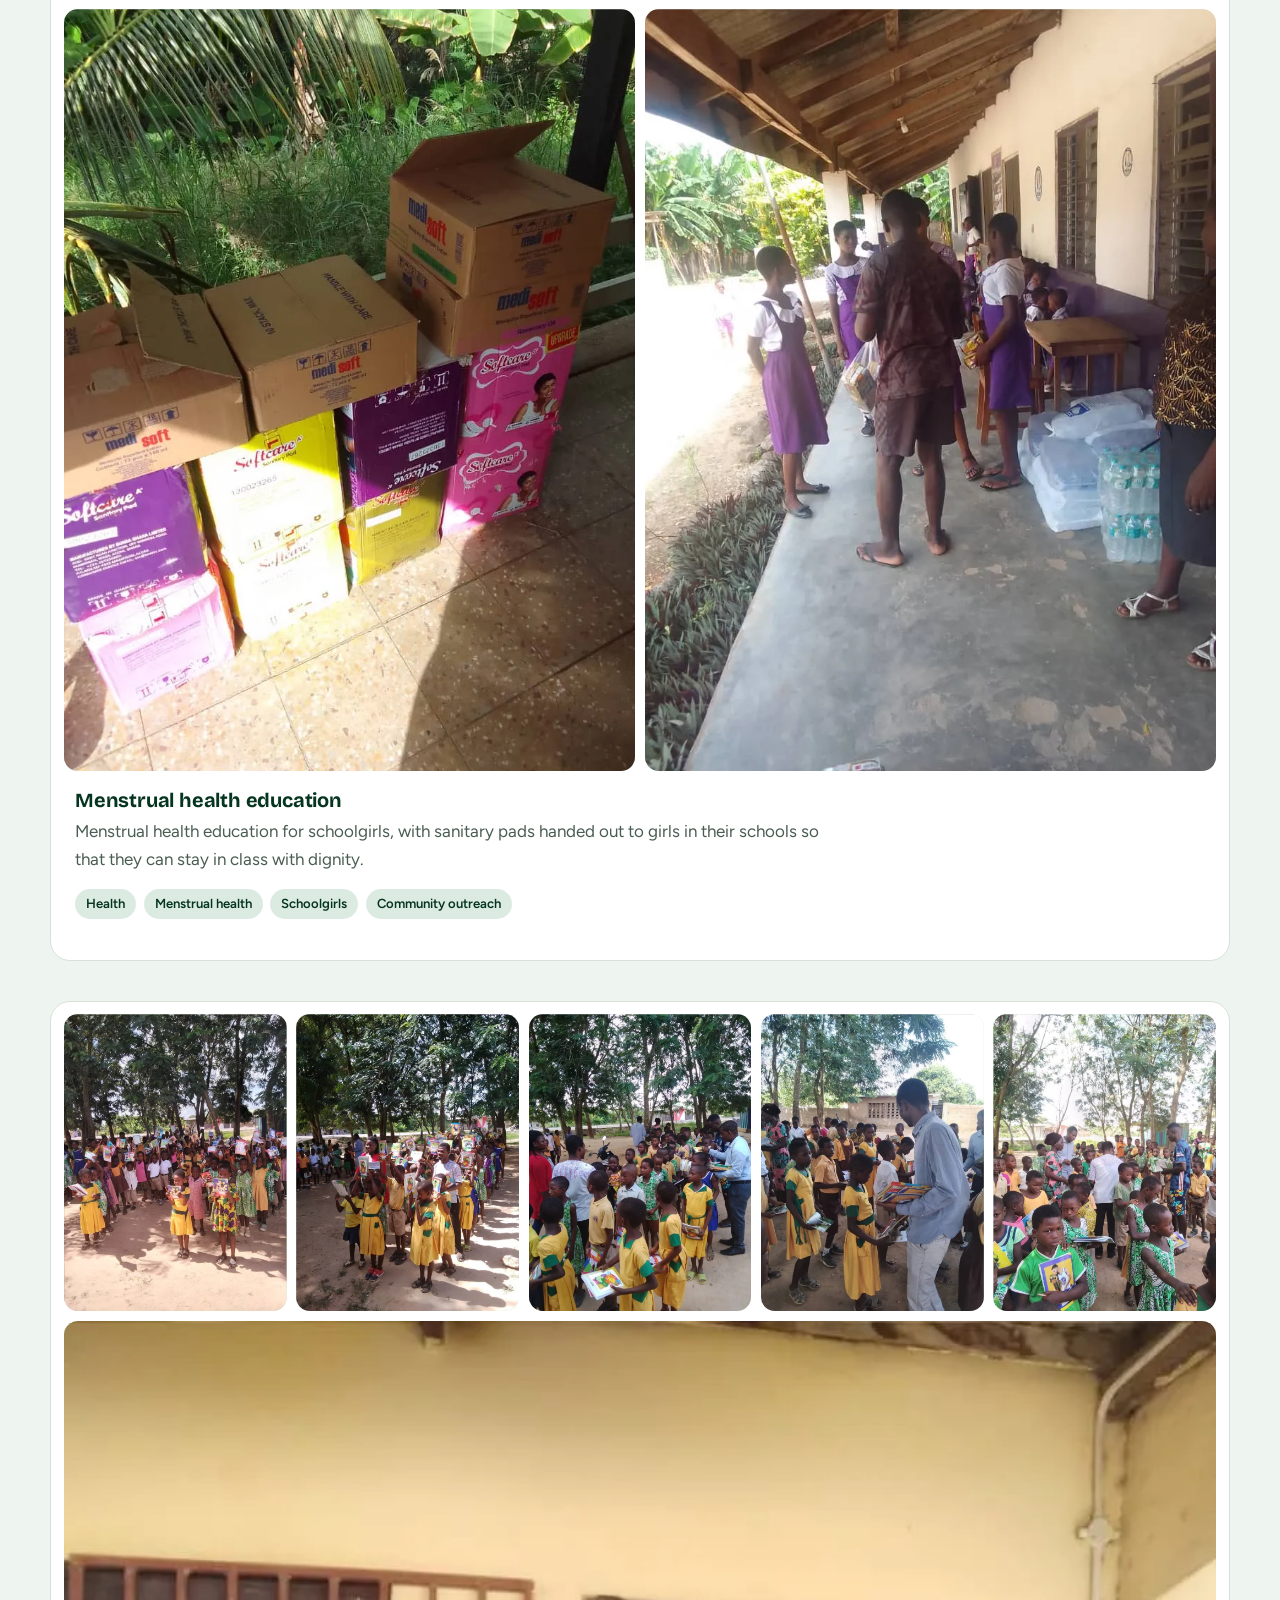
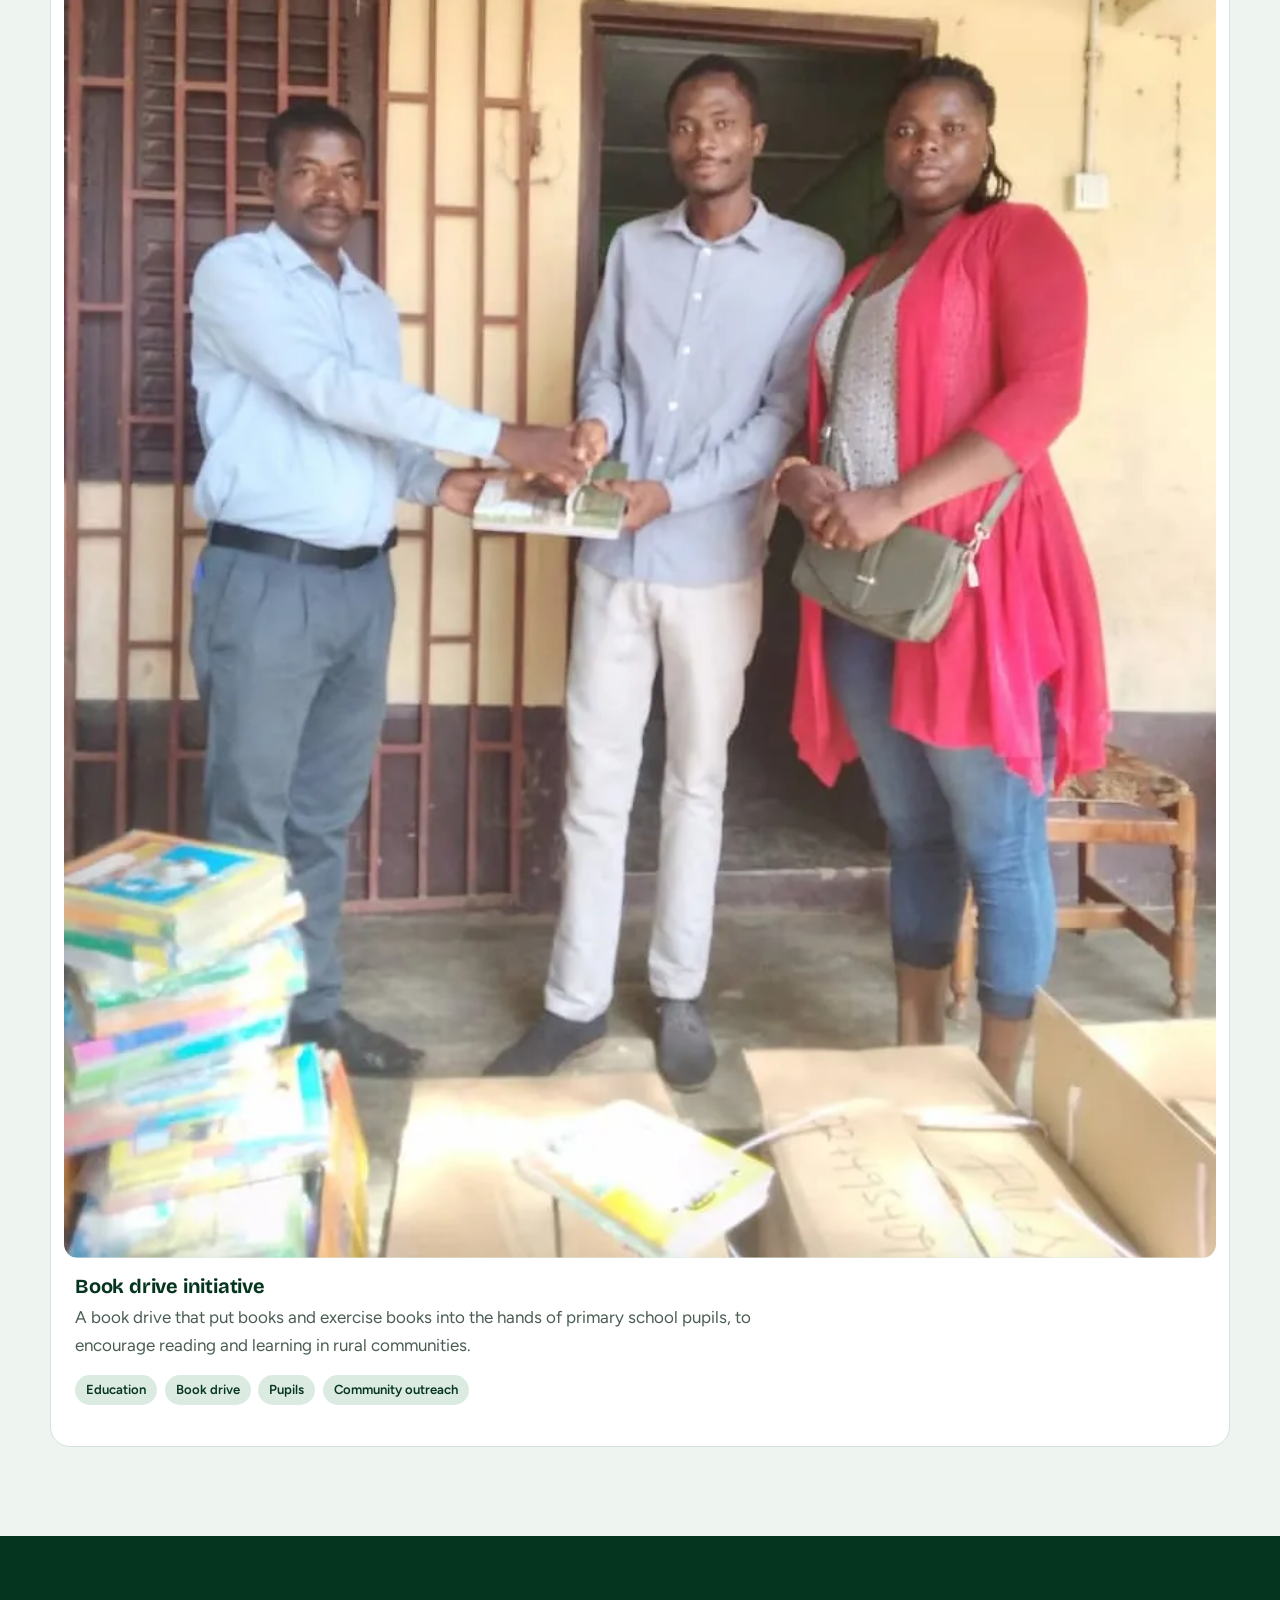
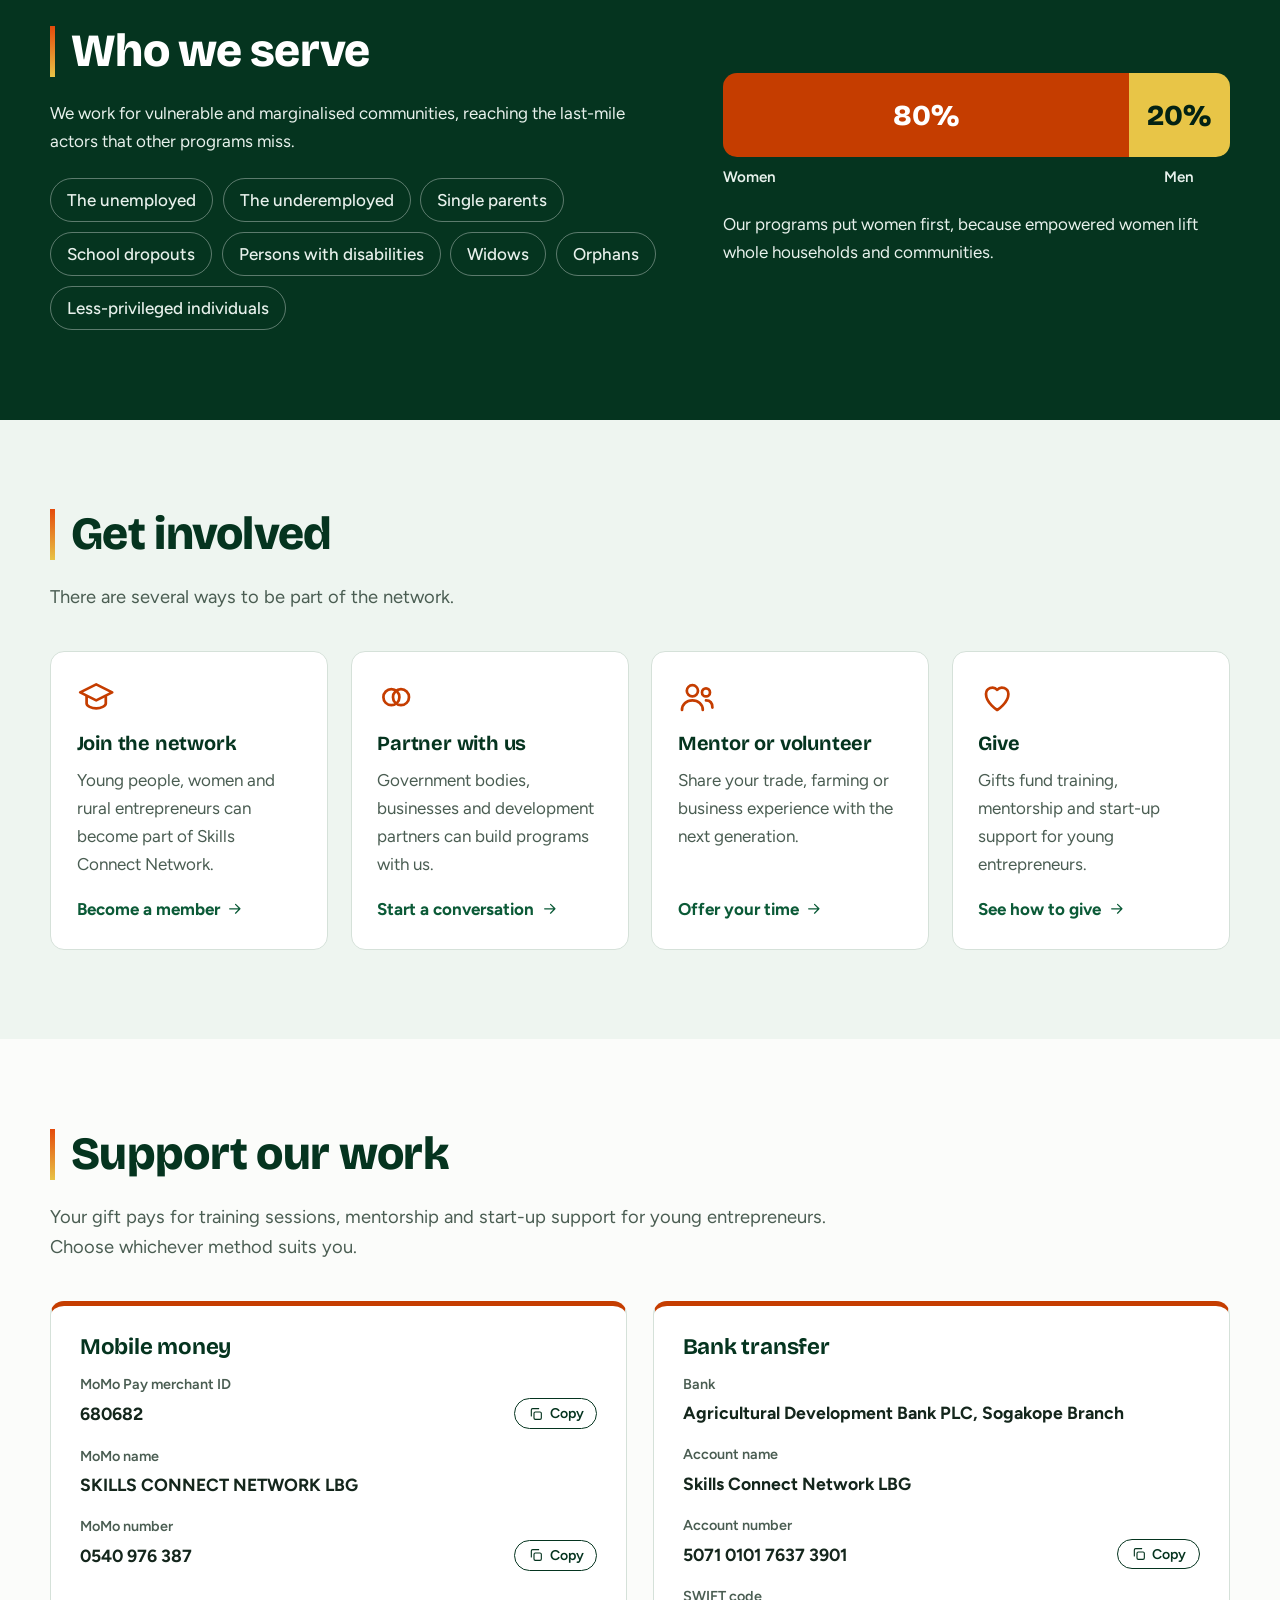
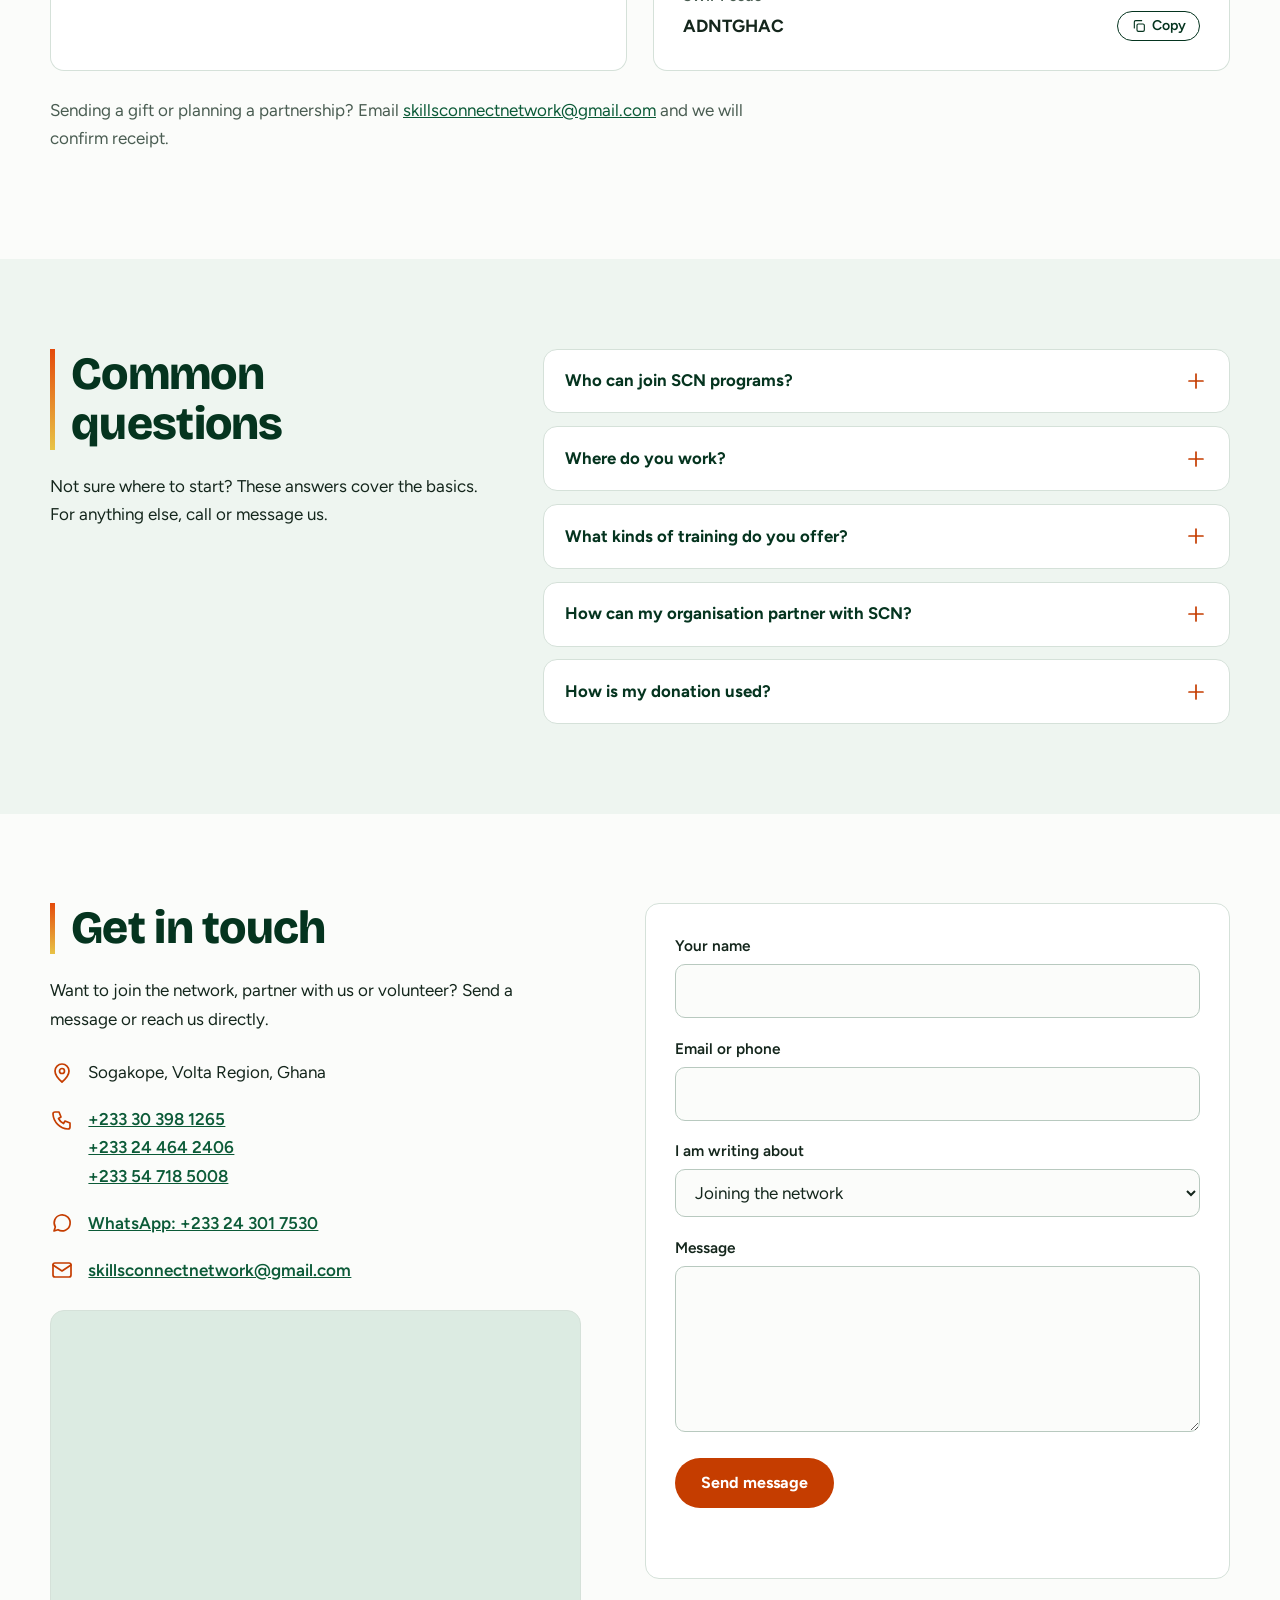
==== commit c745c28a: "finished" ====
--- a/skills-connect-network/index.html
+++ b/skills-connect-network/index.html
@@ -252,7 +252,7 @@
   <div class="wrap">
     <div class="sec-head"><h2>Recent trainings</h2></div>
     <p class="sec-intro">A look at some of the hands-on sessions we have hosted.</p>
-    <div class="filters" role="group" aria-label="Filter trainings"><button data-f="all" aria-pressed="true">All</button><button data-f="agri" aria-pressed="false">Agribusiness</button><button data-f="business" aria-pressed="false">Business skills</button><button data-f="crafts" aria-pressed="false">Crafts</button></div>
+    <div class="filters" role="group" aria-label="Filter trainings"><button data-f="all" aria-pressed="true">All</button><button data-f="agri" aria-pressed="false">Agribusiness</button><button data-f="business" aria-pressed="false">Business skills</button><button data-f="crafts" aria-pressed="false">Crafts</button><button data-f="health" aria-pressed="false">Health</button><button data-f="education" aria-pressed="false">Education</button></div>
     <div class="events">
       <article class="event wide" data-cat="agri">
         <div class="gallery" style="--b:290px">
@@ -309,6 +309,34 @@
         <h3>Contract farming and agribusiness</h3>
         <p>Training on contract farming and agribusiness development, mapping who does what along the value chain. Participants worked in groups on workshop boards covering planning tools, contract farming models, management structure and risk.</p>
         <ul class="tags"><li>Farming</li><li>Value chains</li><li>Contract farming</li><li>Group workshops</li></ul>
+      </article>
+
+      <article class="event wide" data-cat="health">
+        <div class="gallery" style="--b:260px">
+          <span class="g-item" style="--r:1.333"><img src="assets/images/menstrual-pads-lineup.webp" alt="Schoolgirls lined up outside a classroom block holding up packs of sanitary pads" width="1080" height="810" loading="lazy"></span>
+          <span class="g-item" style="--r:0.750"><img src="assets/images/menstrual-pads-schoolgirls.webp" alt="Schoolgirls in uniform holding up packs of sanitary pads outdoors" width="810" height="1080" loading="lazy"></span>
+          <span class="g-item" style="--r:0.750"><img src="assets/images/menstrual-pads-kg-school.webp" alt="Schoolgirls in green and yellow dresses holding pink and yellow packs of sanitary pads" width="810" height="1080" loading="lazy"></span>
+          <span class="g-item" style="--r:0.750"><img src="assets/images/menstrual-handover.webp" alt="A team member shaking hands with a school representative beside boxes of sanitary pads" width="810" height="1080" loading="lazy"></span>
+          <span class="g-item" style="--r:0.750"><img src="assets/images/menstrual-supplies-boxes.webp" alt="Stacked boxes of sanitary pads ready for distribution" width="810" height="1080" loading="lazy"></span>
+          <span class="g-item" style="--r:0.750"><img src="assets/images/menstrual-school-visit.webp" alt="Schoolgirls in purple uniforms and supplies on a school veranda during the visit" width="810" height="1080" loading="lazy"></span>
+        </div>
+        <h3>Menstrual health education</h3>
+        <p>Menstrual health education for schoolgirls, with sanitary pads handed out to girls in their schools so that they can stay in class with dignity.</p>
+        <ul class="tags"><li>Health</li><li>Menstrual health</li><li>Schoolgirls</li><li>Community outreach</li></ul>
+      </article>
+
+      <article class="event wide" data-cat="education">
+        <div class="gallery" style="--b:260px">
+          <span class="g-item" style="--r:0.750"><img src="assets/images/book-drive-pupils-books.webp" alt="Pupils in yellow and green dresses holding up new books under the trees" width="810" height="1080" loading="lazy"></span>
+          <span class="g-item" style="--r:0.750"><img src="assets/images/book-drive-books-raised.webp" alt="Pupils and volunteers lifting colourful books and exercise books outdoors" width="810" height="1080" loading="lazy"></span>
+          <span class="g-item" style="--r:0.750"><img src="assets/images/book-drive-handing-out.webp" alt="A volunteer handing books to pupils gathered around him" width="810" height="1080" loading="lazy"></span>
+          <span class="g-item" style="--r:0.750"><img src="assets/images/book-drive-queue.webp" alt="A volunteer giving books to pupils lining up outdoors" width="810" height="1080" loading="lazy"></span>
+          <span class="g-item" style="--r:0.750"><img src="assets/images/book-drive-crowd.webp" alt="Pupils crowding around volunteers to receive books during the book drive" width="810" height="1080" loading="lazy"></span>
+          <span class="g-item" style="--r:0.750"><img src="assets/images/book-drive-handover.webp" alt="Team members handing over a bundle of books beside stacked boxes of books" width="810" height="1080" loading="lazy"></span>
+        </div>
+        <h3>Book drive initiative</h3>
+        <p>A book drive that put books and exercise books into the hands of primary school pupils, to encourage reading and learning in rural communities.</p>
+        <ul class="tags"><li>Education</li><li>Book drive</li><li>Pupils</li><li>Community outreach</li></ul>
       </article>
     </div>
   </div>
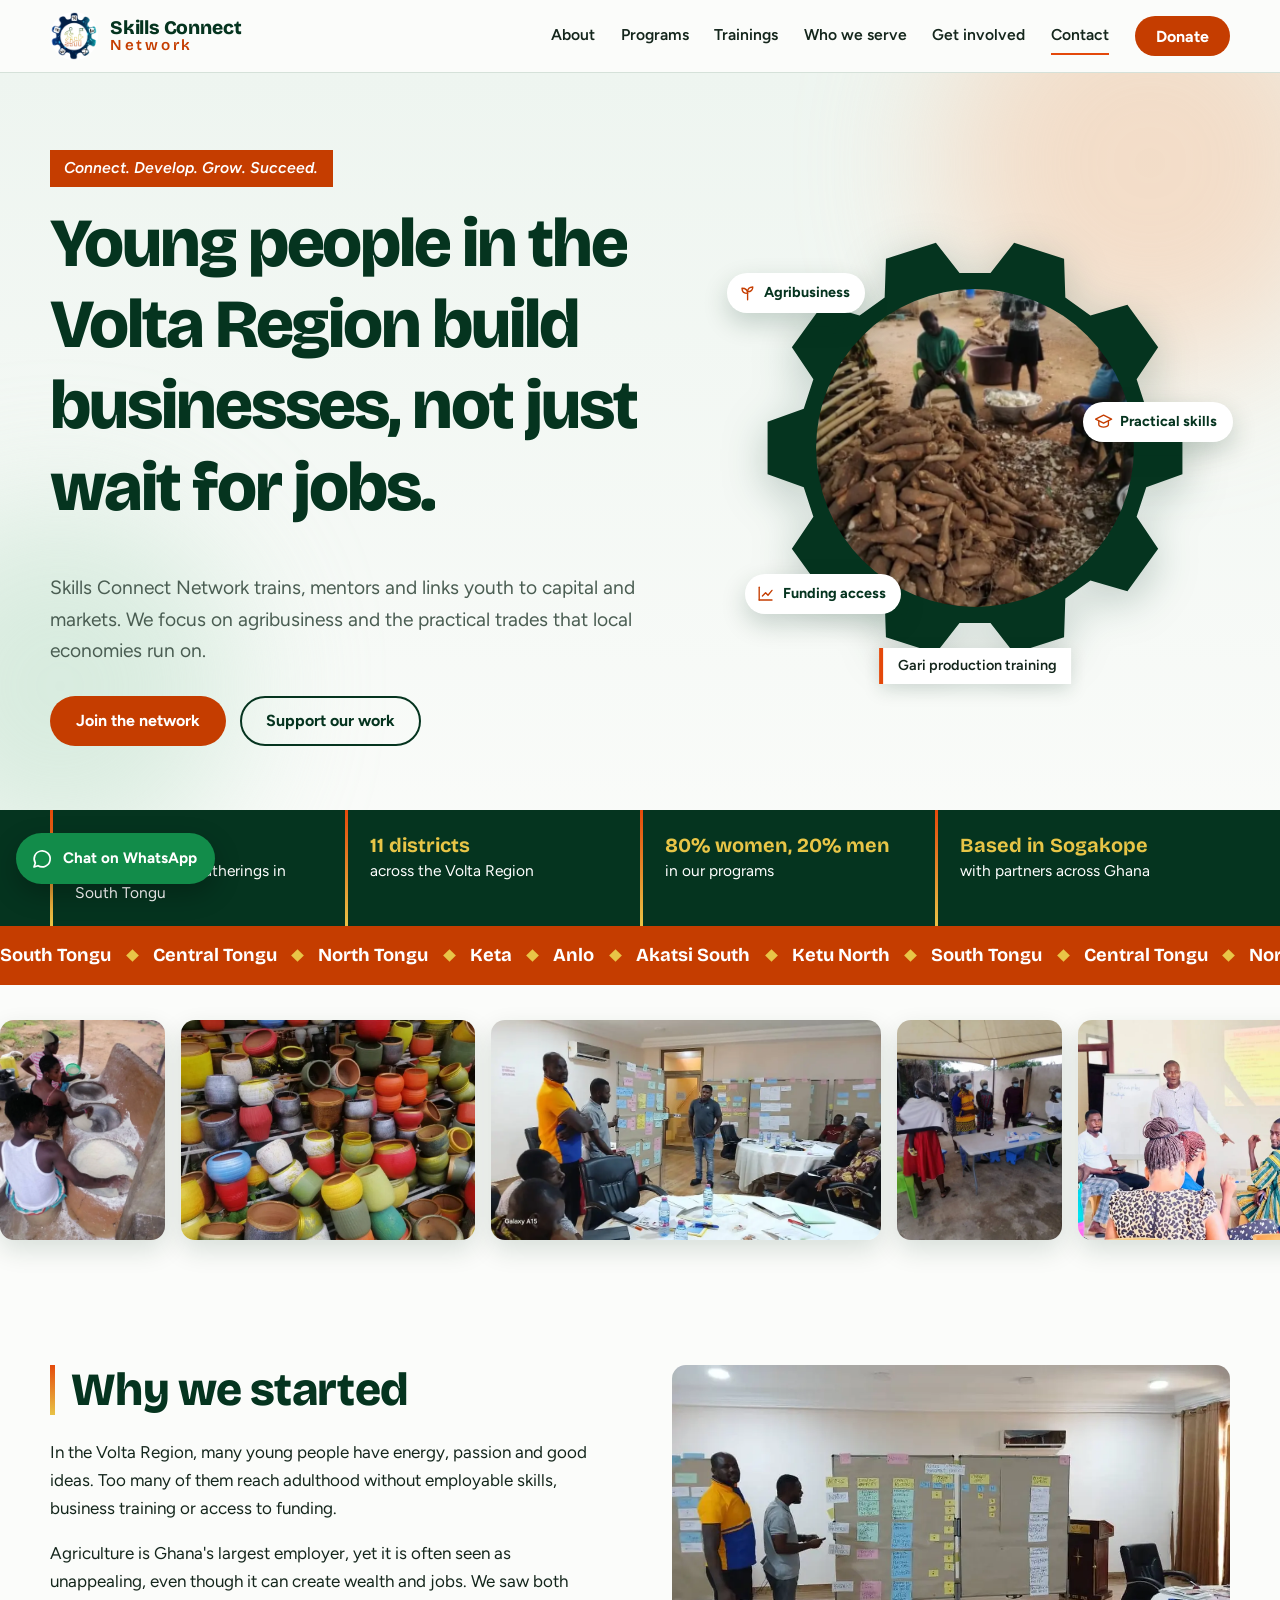
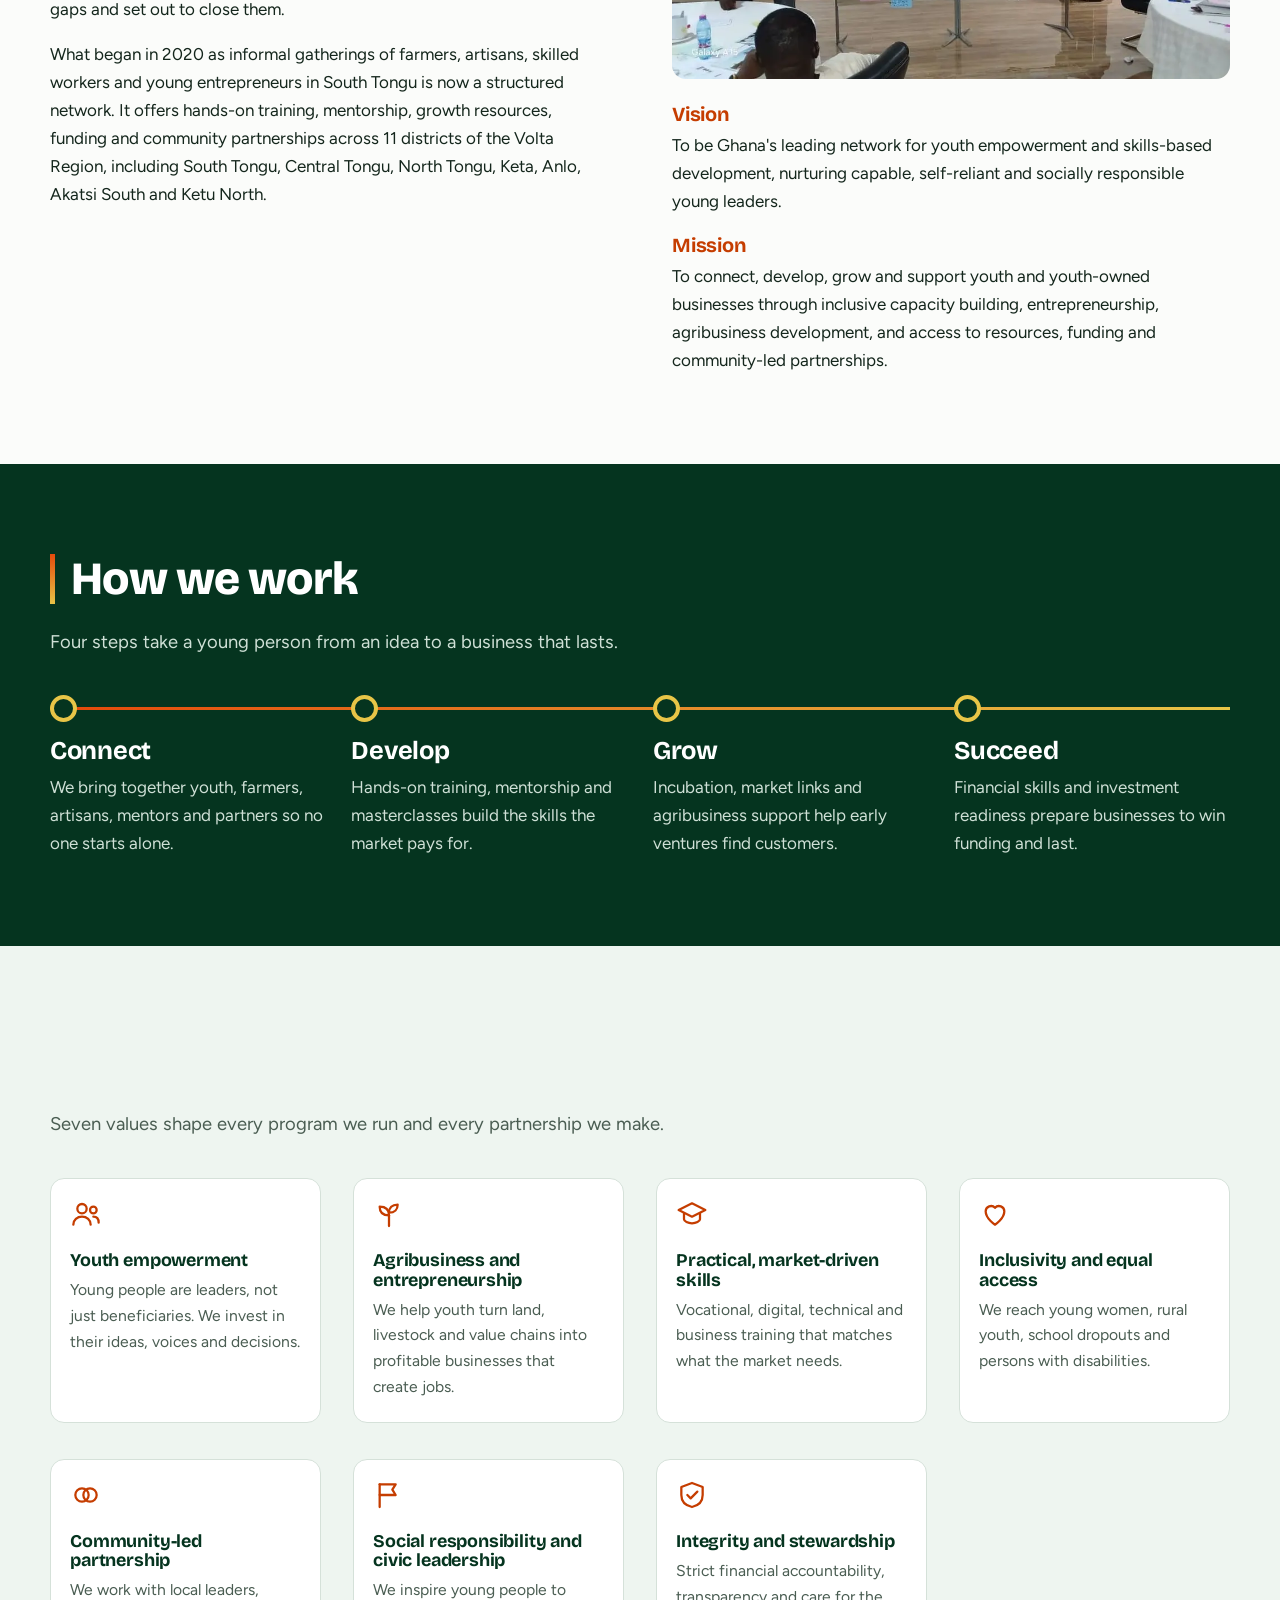
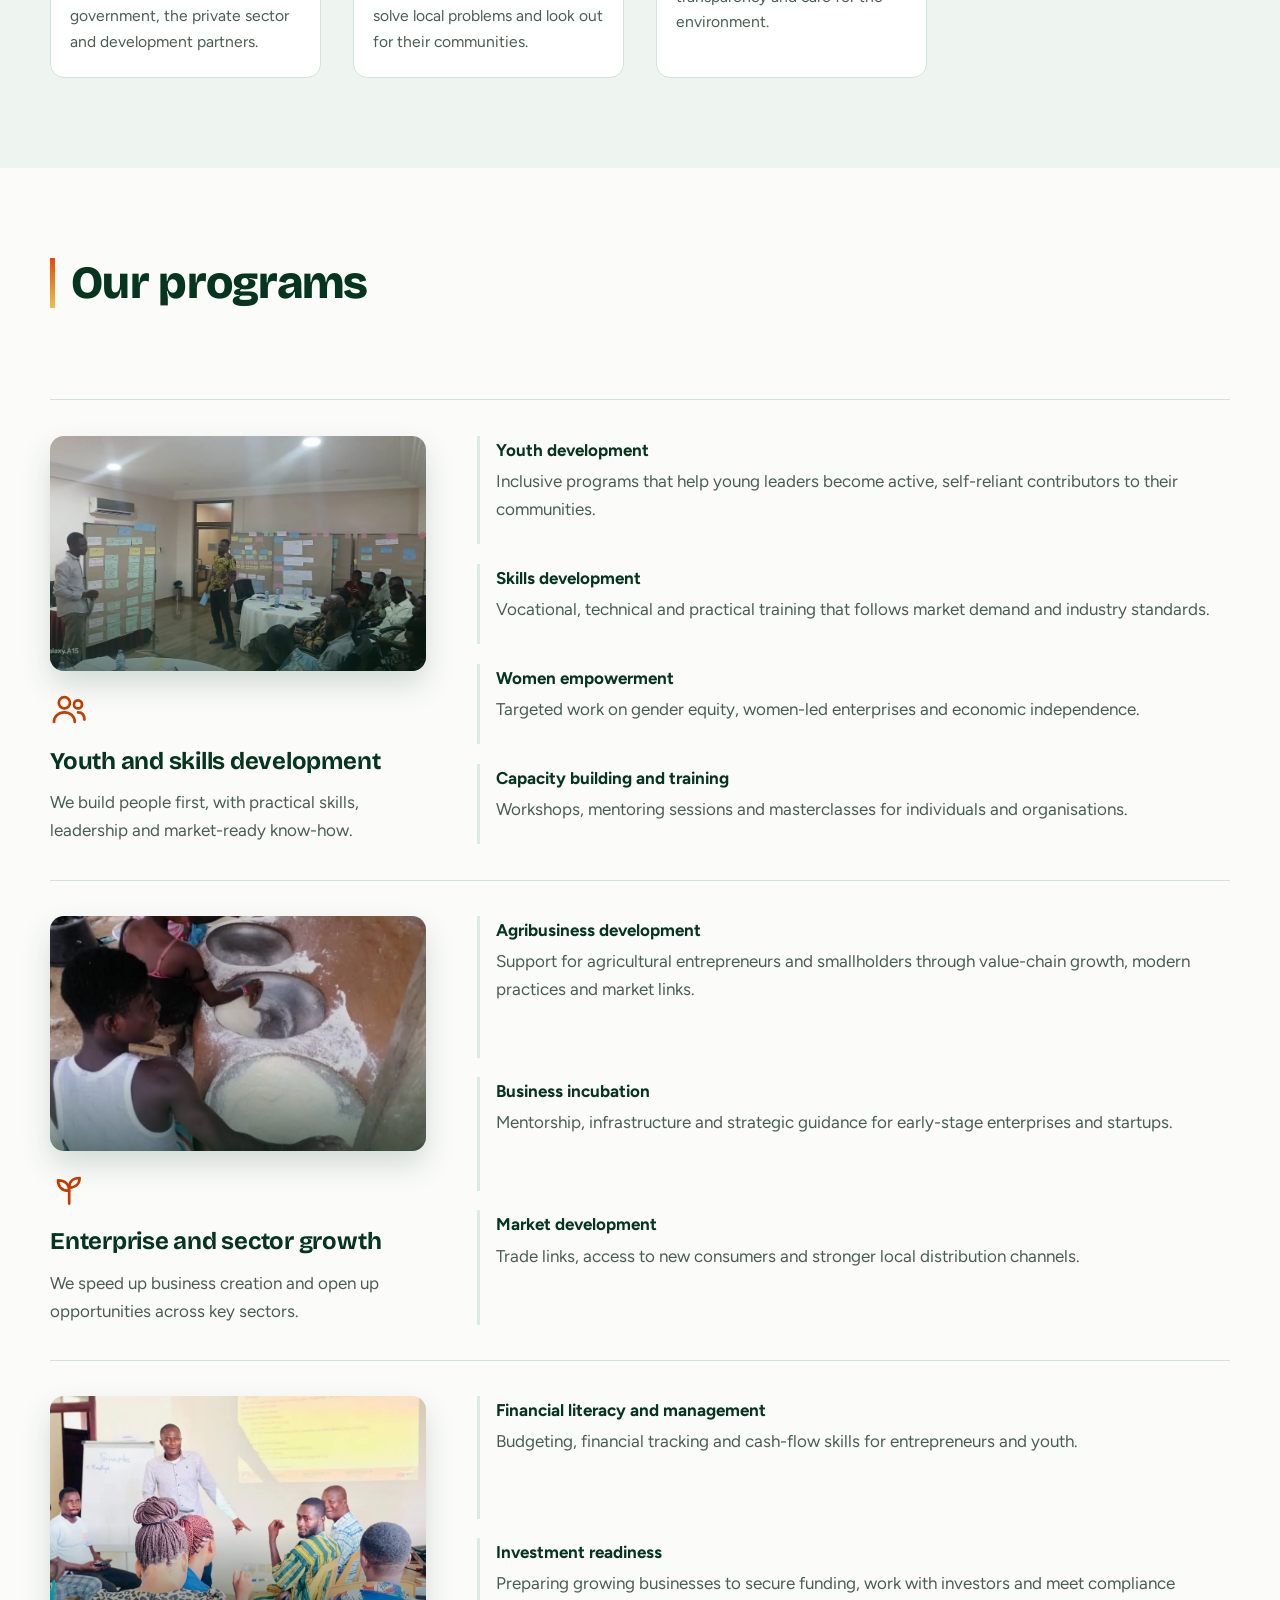
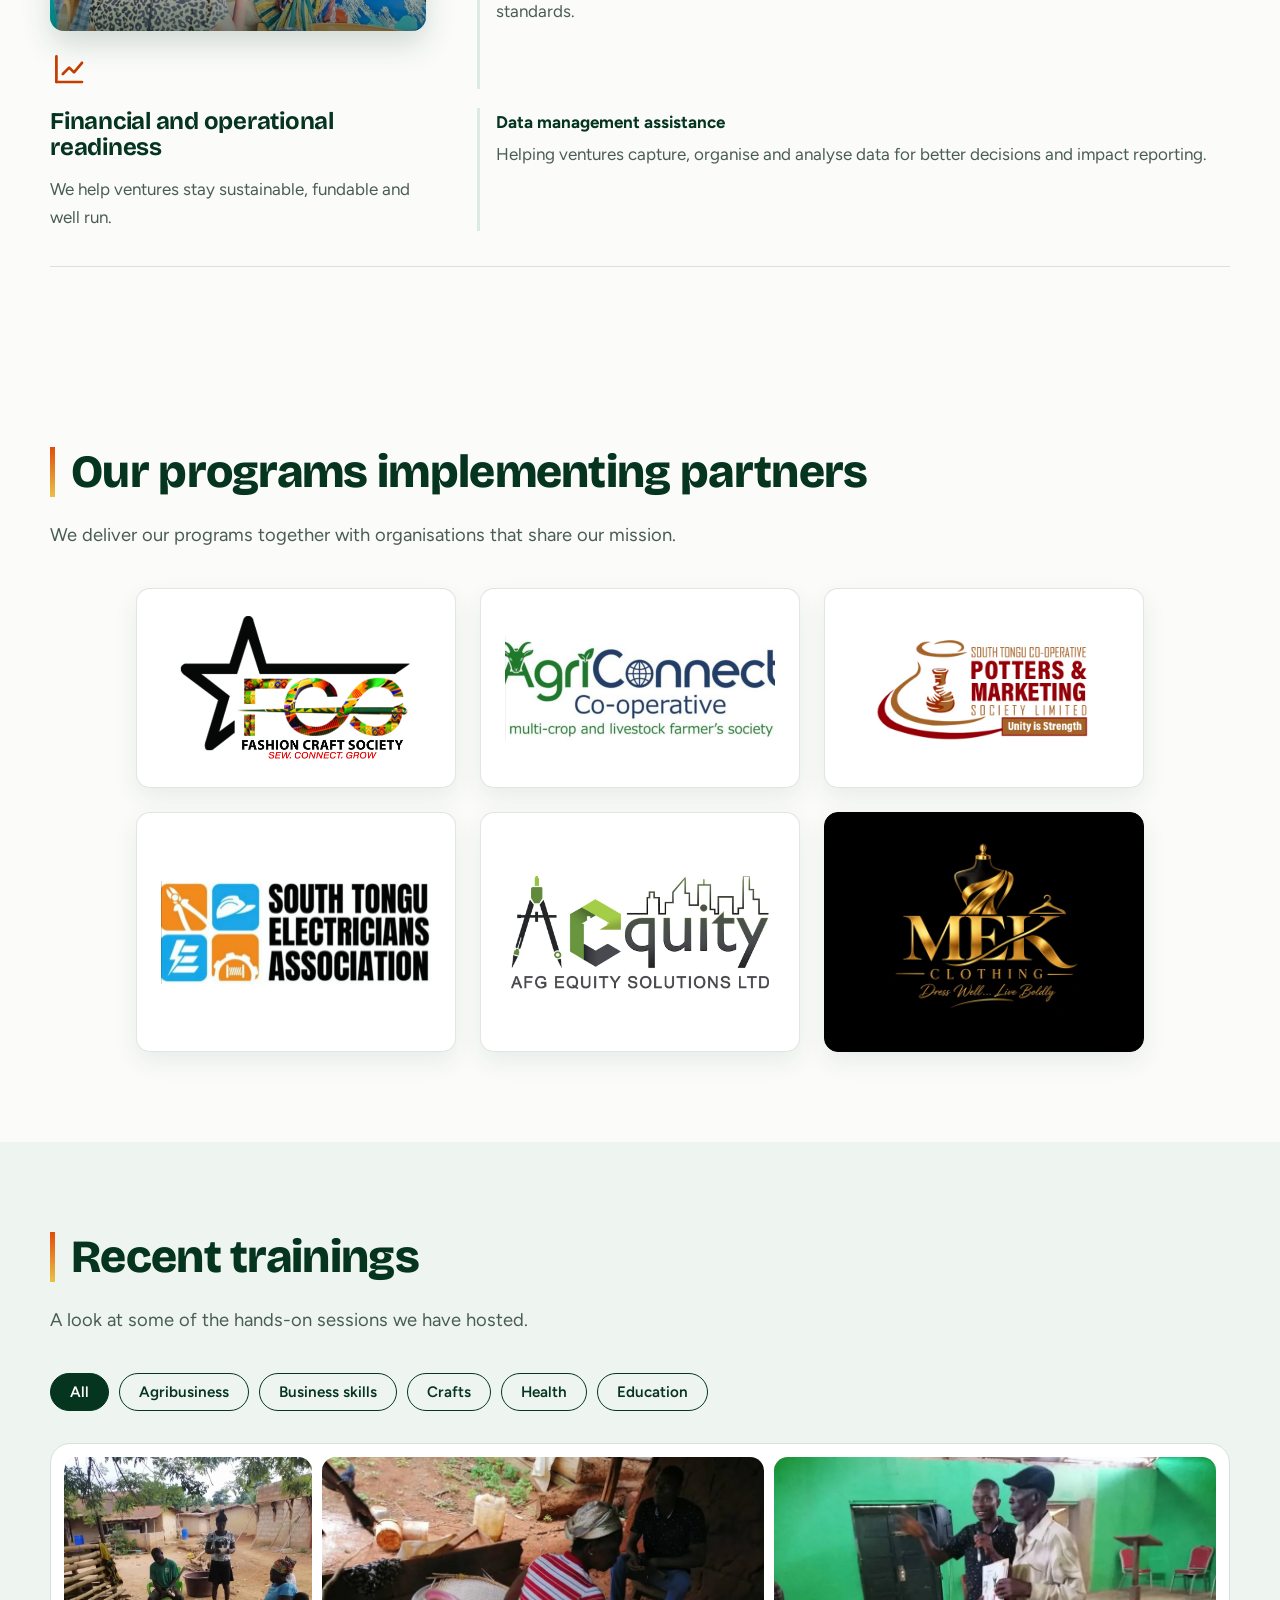
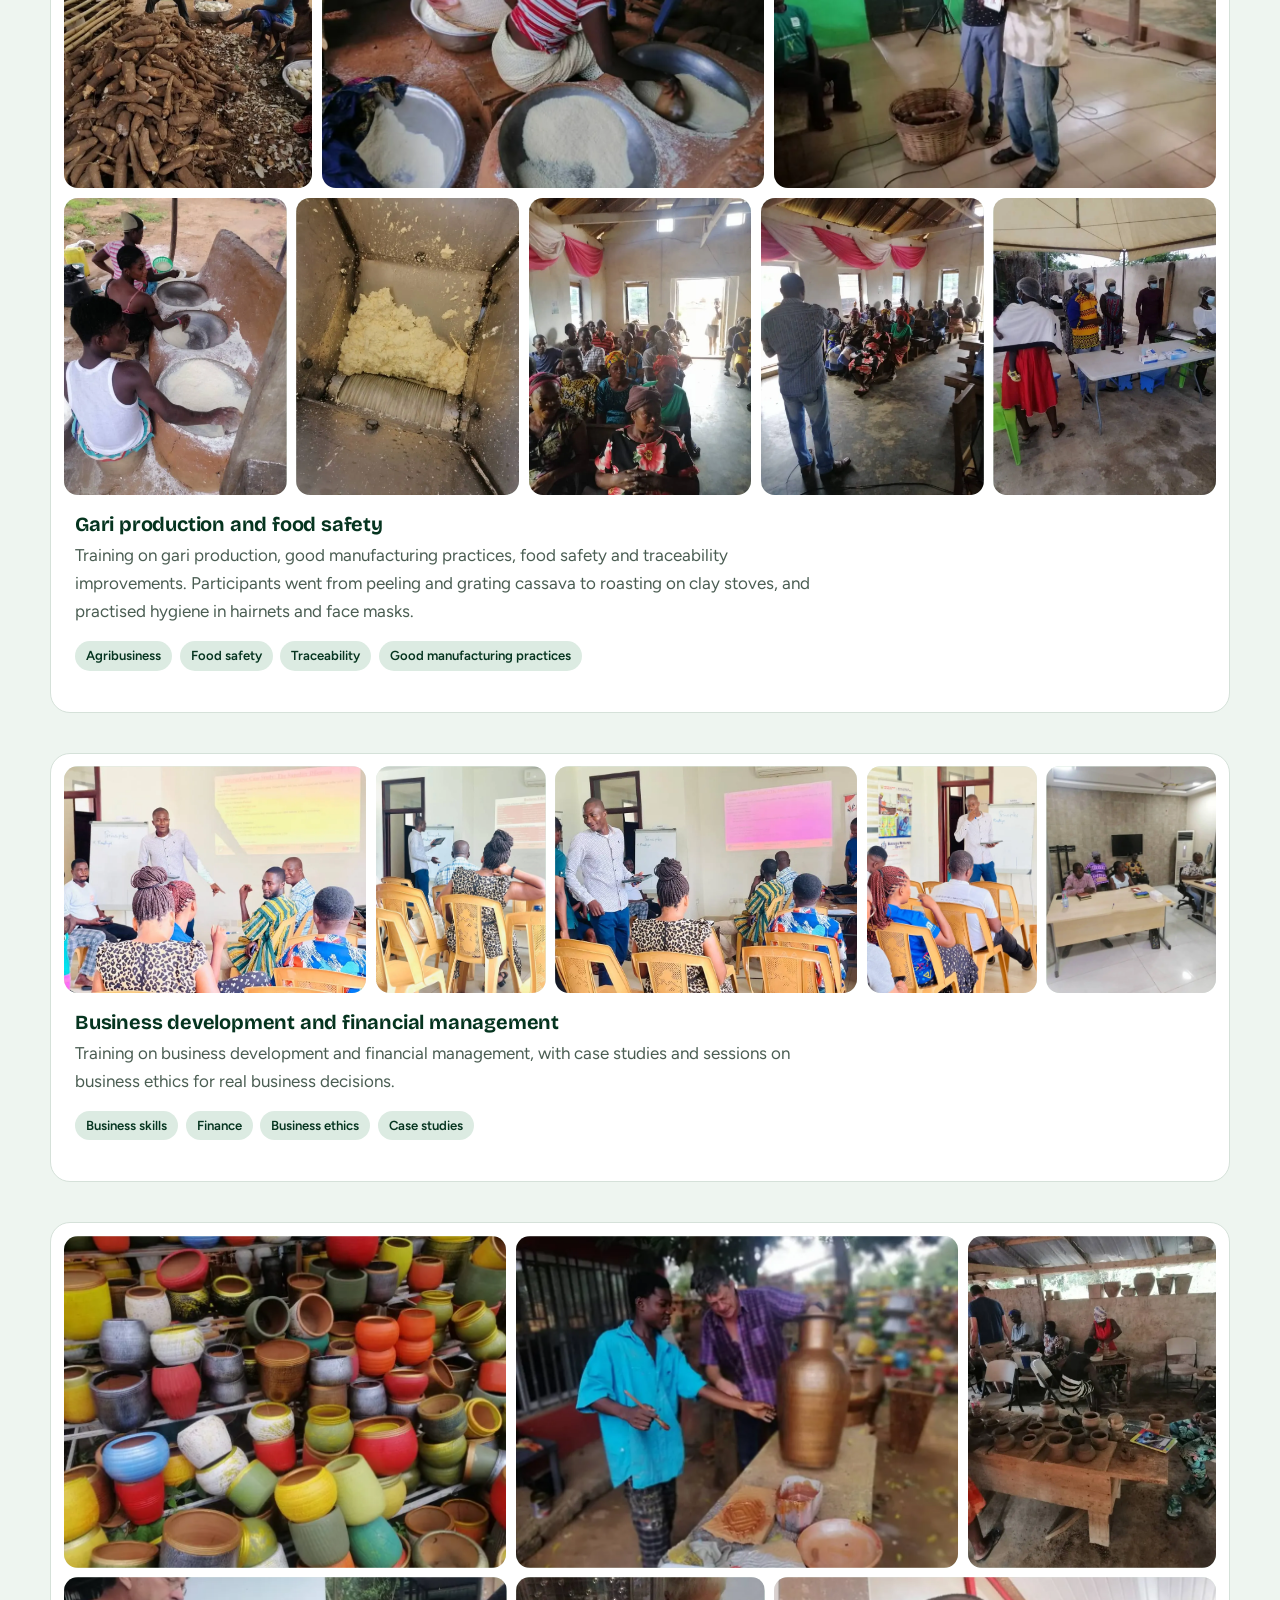
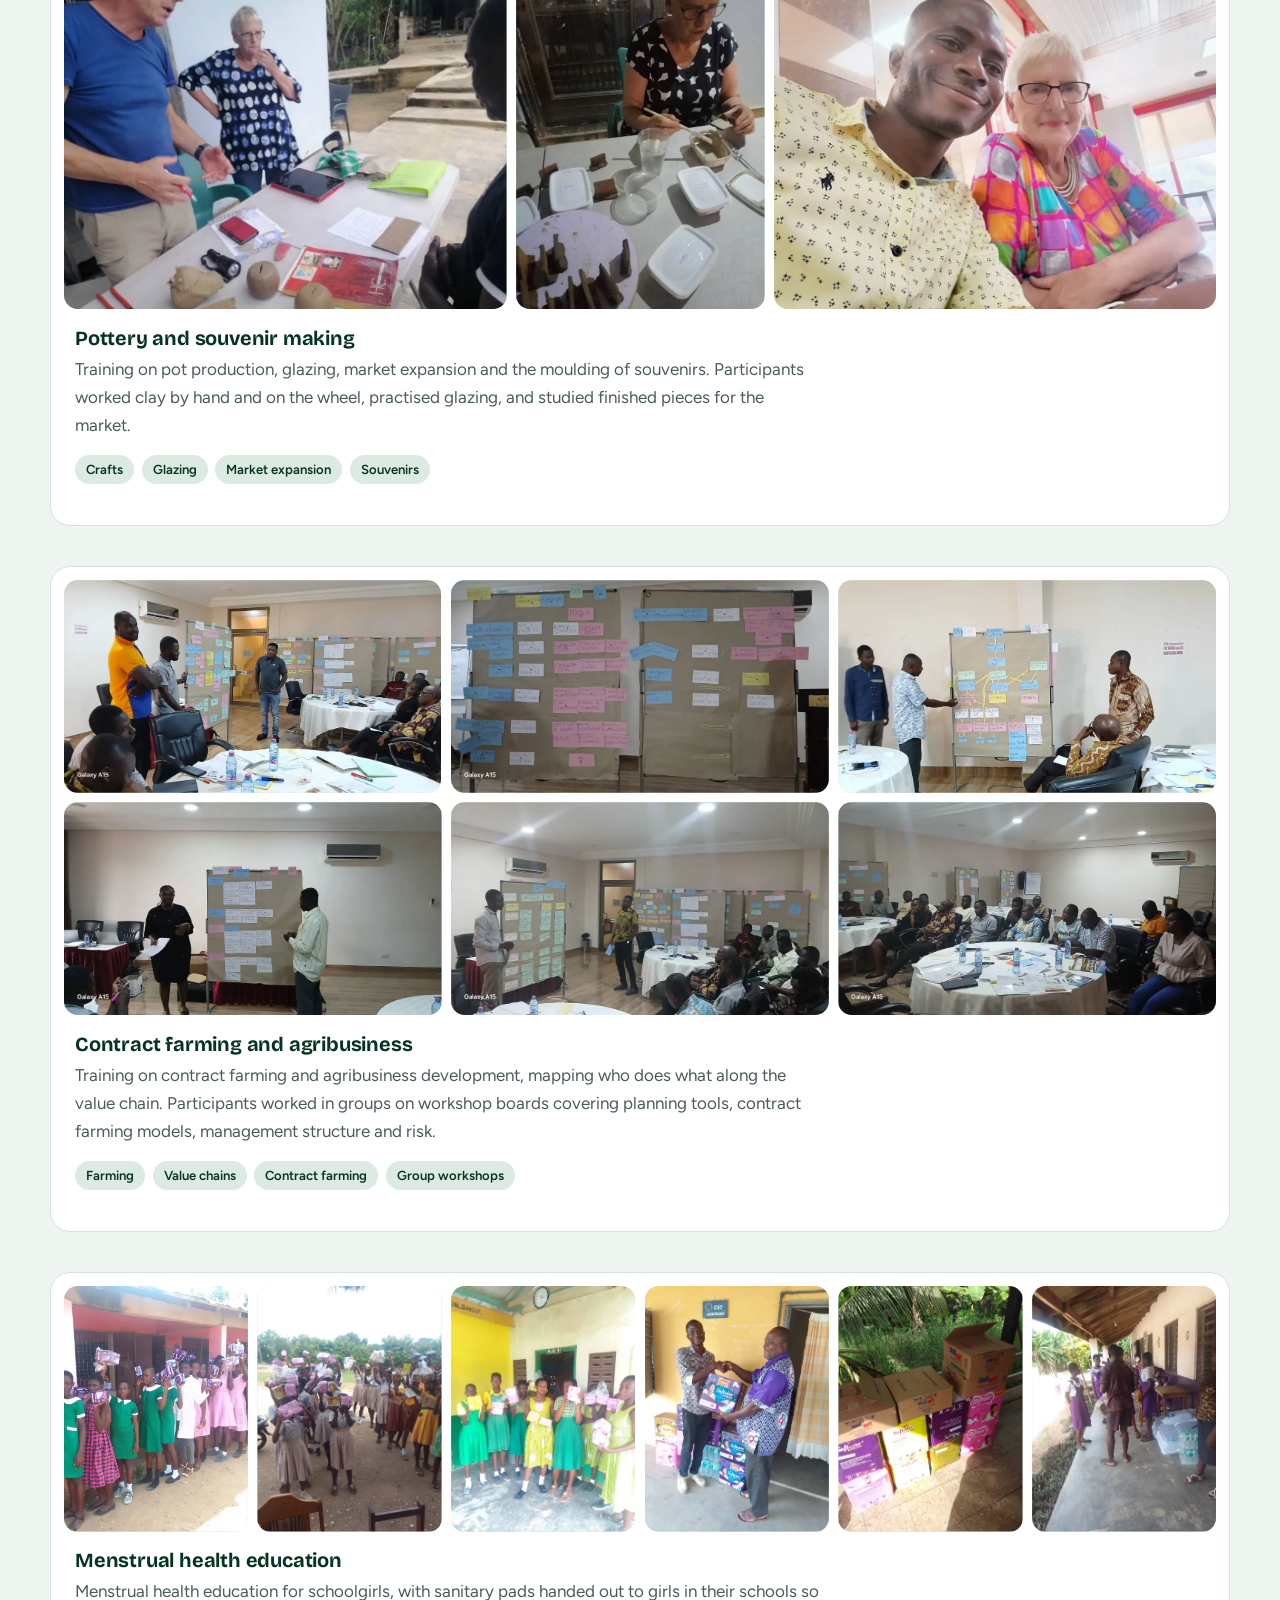
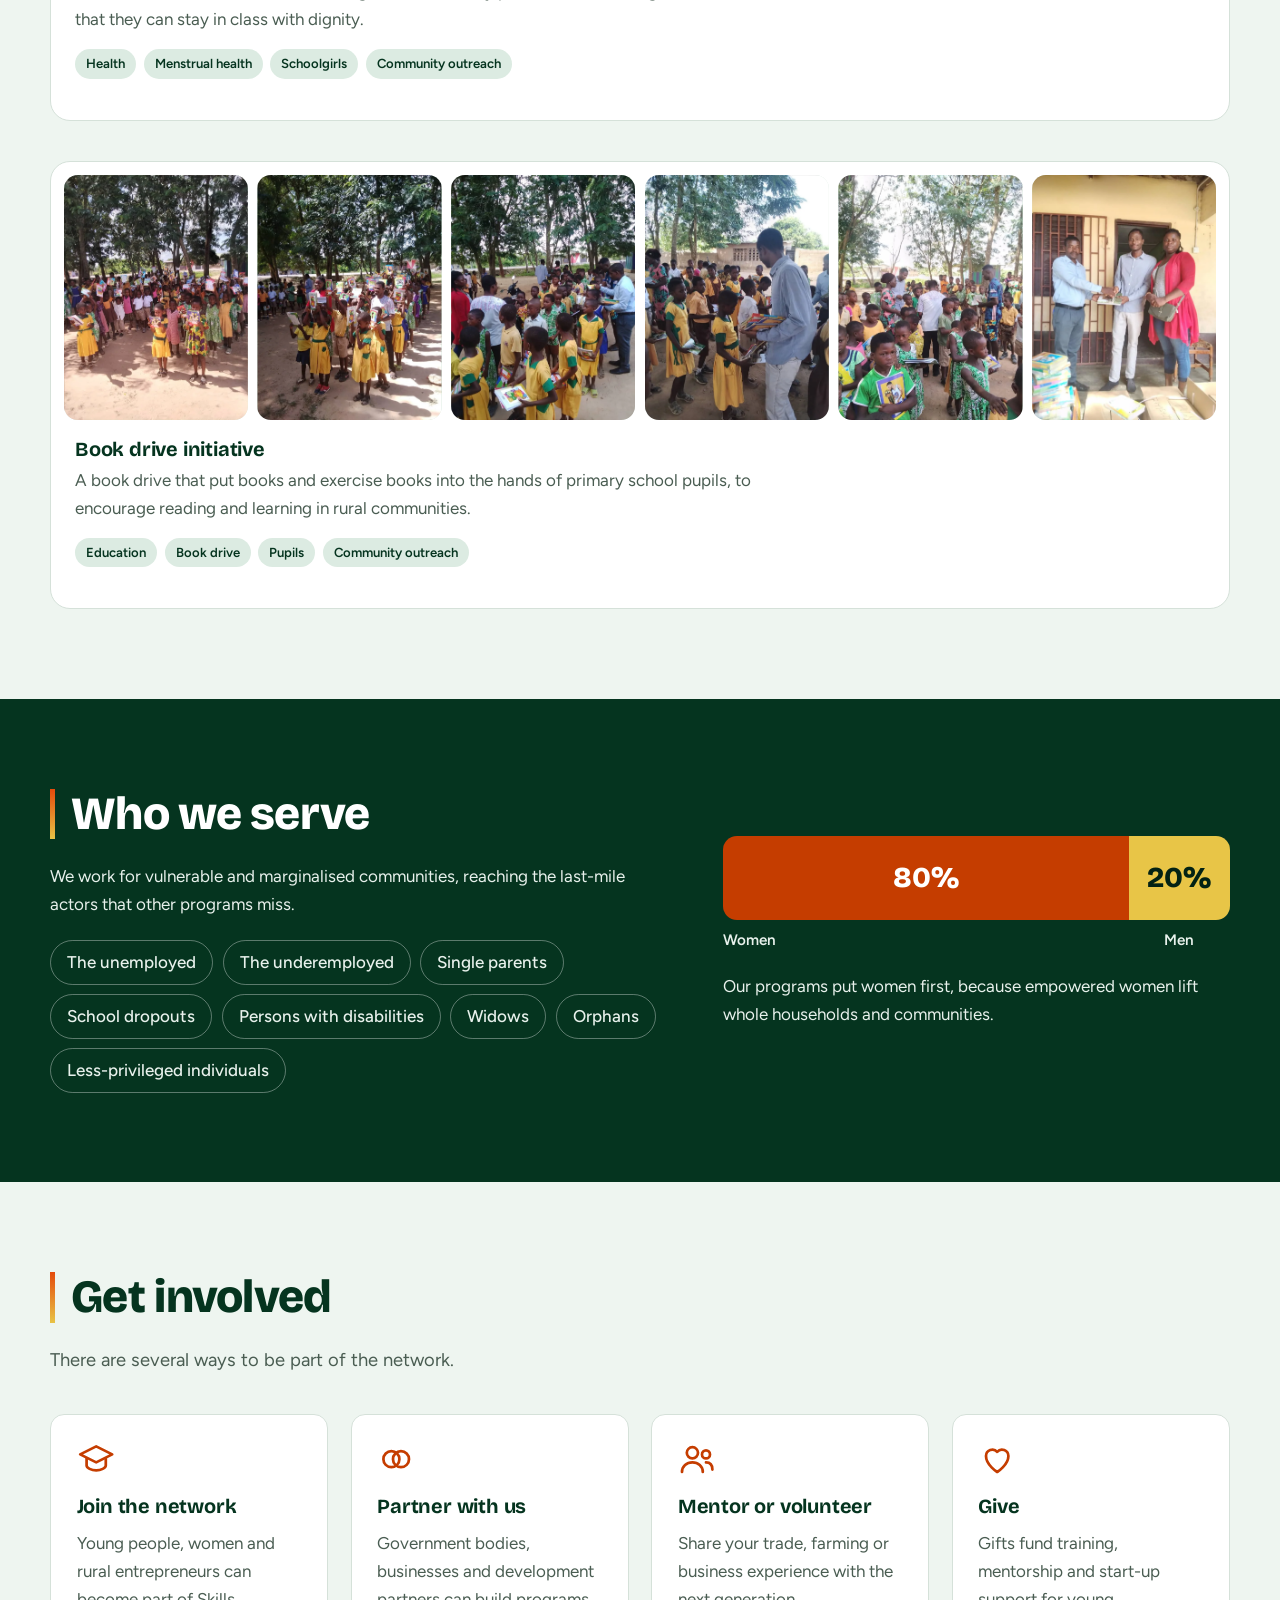
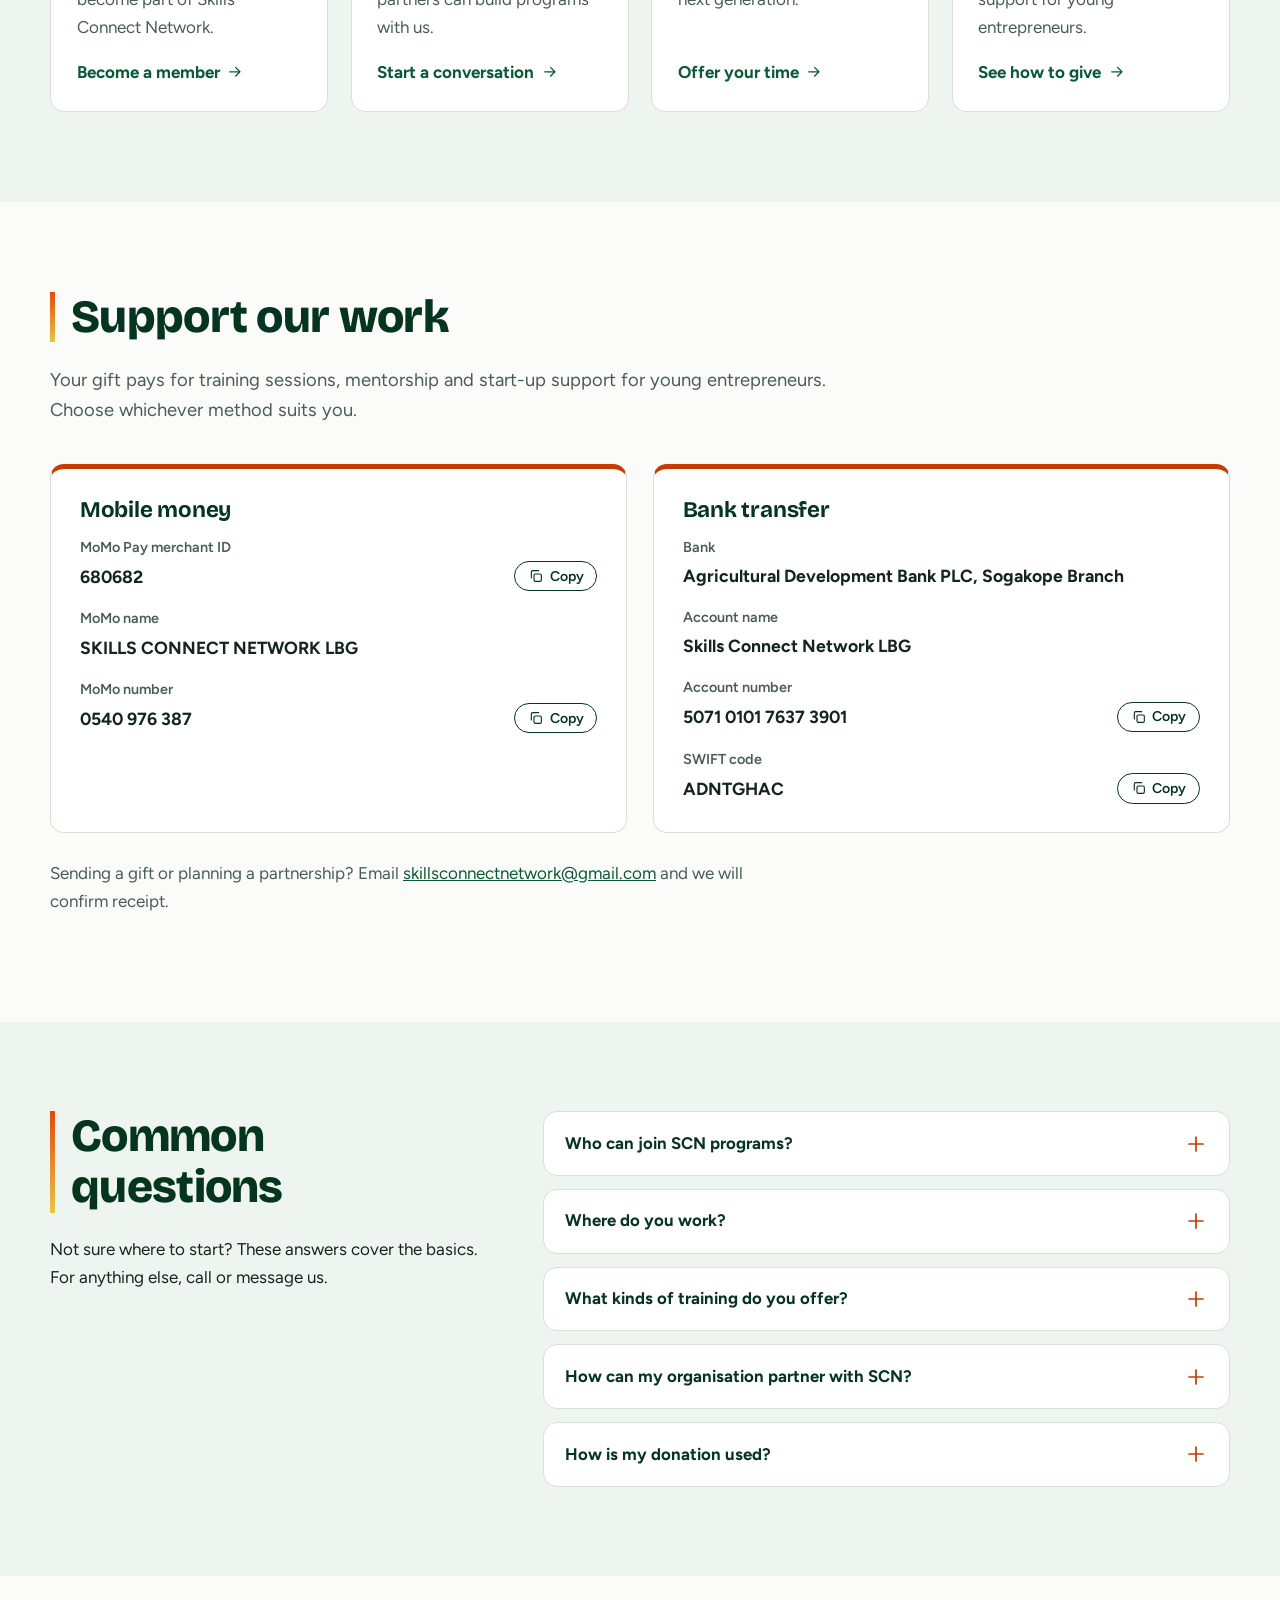
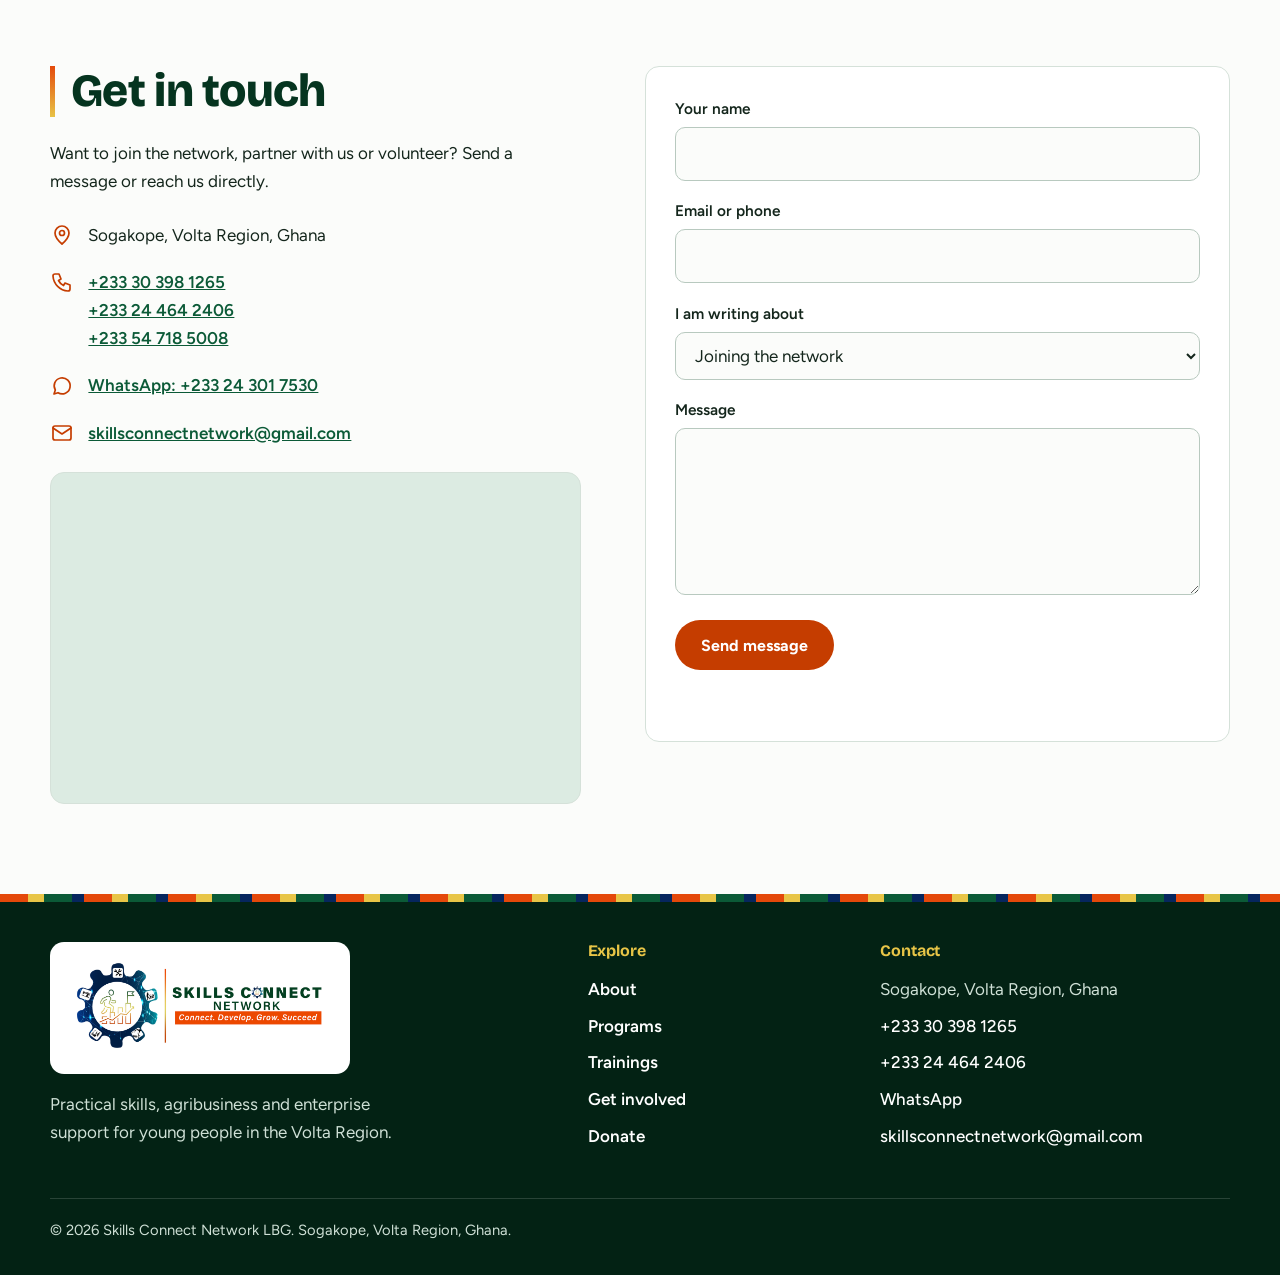
==== commit e4d9f96a: "align" ====
--- a/skills-connect-network/index.html
+++ b/skills-connect-network/index.html
@@ -312,7 +312,7 @@
       </article>
 
       <article class="event wide" data-cat="health">
-        <div class="gallery" style="--b:260px">
+        <div class="gallery tiles">
           <span class="g-item" style="--r:1.333"><img src="assets/images/menstrual-pads-lineup.webp" alt="Schoolgirls lined up outside a classroom block holding up packs of sanitary pads" width="1080" height="810" loading="lazy"></span>
           <span class="g-item" style="--r:0.750"><img src="assets/images/menstrual-pads-schoolgirls.webp" alt="Schoolgirls in uniform holding up packs of sanitary pads outdoors" width="810" height="1080" loading="lazy"></span>
           <span class="g-item" style="--r:0.750"><img src="assets/images/menstrual-pads-kg-school.webp" alt="Schoolgirls in green and yellow dresses holding pink and yellow packs of sanitary pads" width="810" height="1080" loading="lazy"></span>
@@ -326,7 +326,7 @@
       </article>
 
       <article class="event wide" data-cat="education">
-        <div class="gallery" style="--b:260px">
+        <div class="gallery tiles">
           <span class="g-item" style="--r:0.750"><img src="assets/images/book-drive-pupils-books.webp" alt="Pupils in yellow and green dresses holding up new books under the trees" width="810" height="1080" loading="lazy"></span>
           <span class="g-item" style="--r:0.750"><img src="assets/images/book-drive-books-raised.webp" alt="Pupils and volunteers lifting colourful books and exercise books outdoors" width="810" height="1080" loading="lazy"></span>
           <span class="g-item" style="--r:0.750"><img src="assets/images/book-drive-handing-out.webp" alt="A volunteer handing books to pupils gathered around him" width="810" height="1080" loading="lazy"></span>
--- a/skills-connect-network/css/upgrade.css
+++ b/skills-connect-network/css/upgrade.css
@@ -111,3 +111,11 @@
 .partner-grid img{max-width:100%;max-height:150px;width:auto;height:auto;object-fit:contain}
 .partner-grid li.dark{background:#000;border-color:#000}
 .partner-grid li.dark img{max-height:190px}
+
+/* Clean uniform photo tiles (used by the health and book drive galleries) */
+.gallery.tiles{display:grid;grid-template-columns:repeat(6,1fr);gap:.6rem}
+.gallery.tiles .g-item{flex:none;aspect-ratio:3/4}
+.gallery.tiles .g-item::before{display:none}
+.gallery.tiles .g-item img{object-position:50% 40%}
+@media (max-width:900px){.gallery.tiles{grid-template-columns:repeat(3,1fr)}}
+@media (max-width:560px){.gallery.tiles{grid-template-columns:repeat(2,1fr)}}
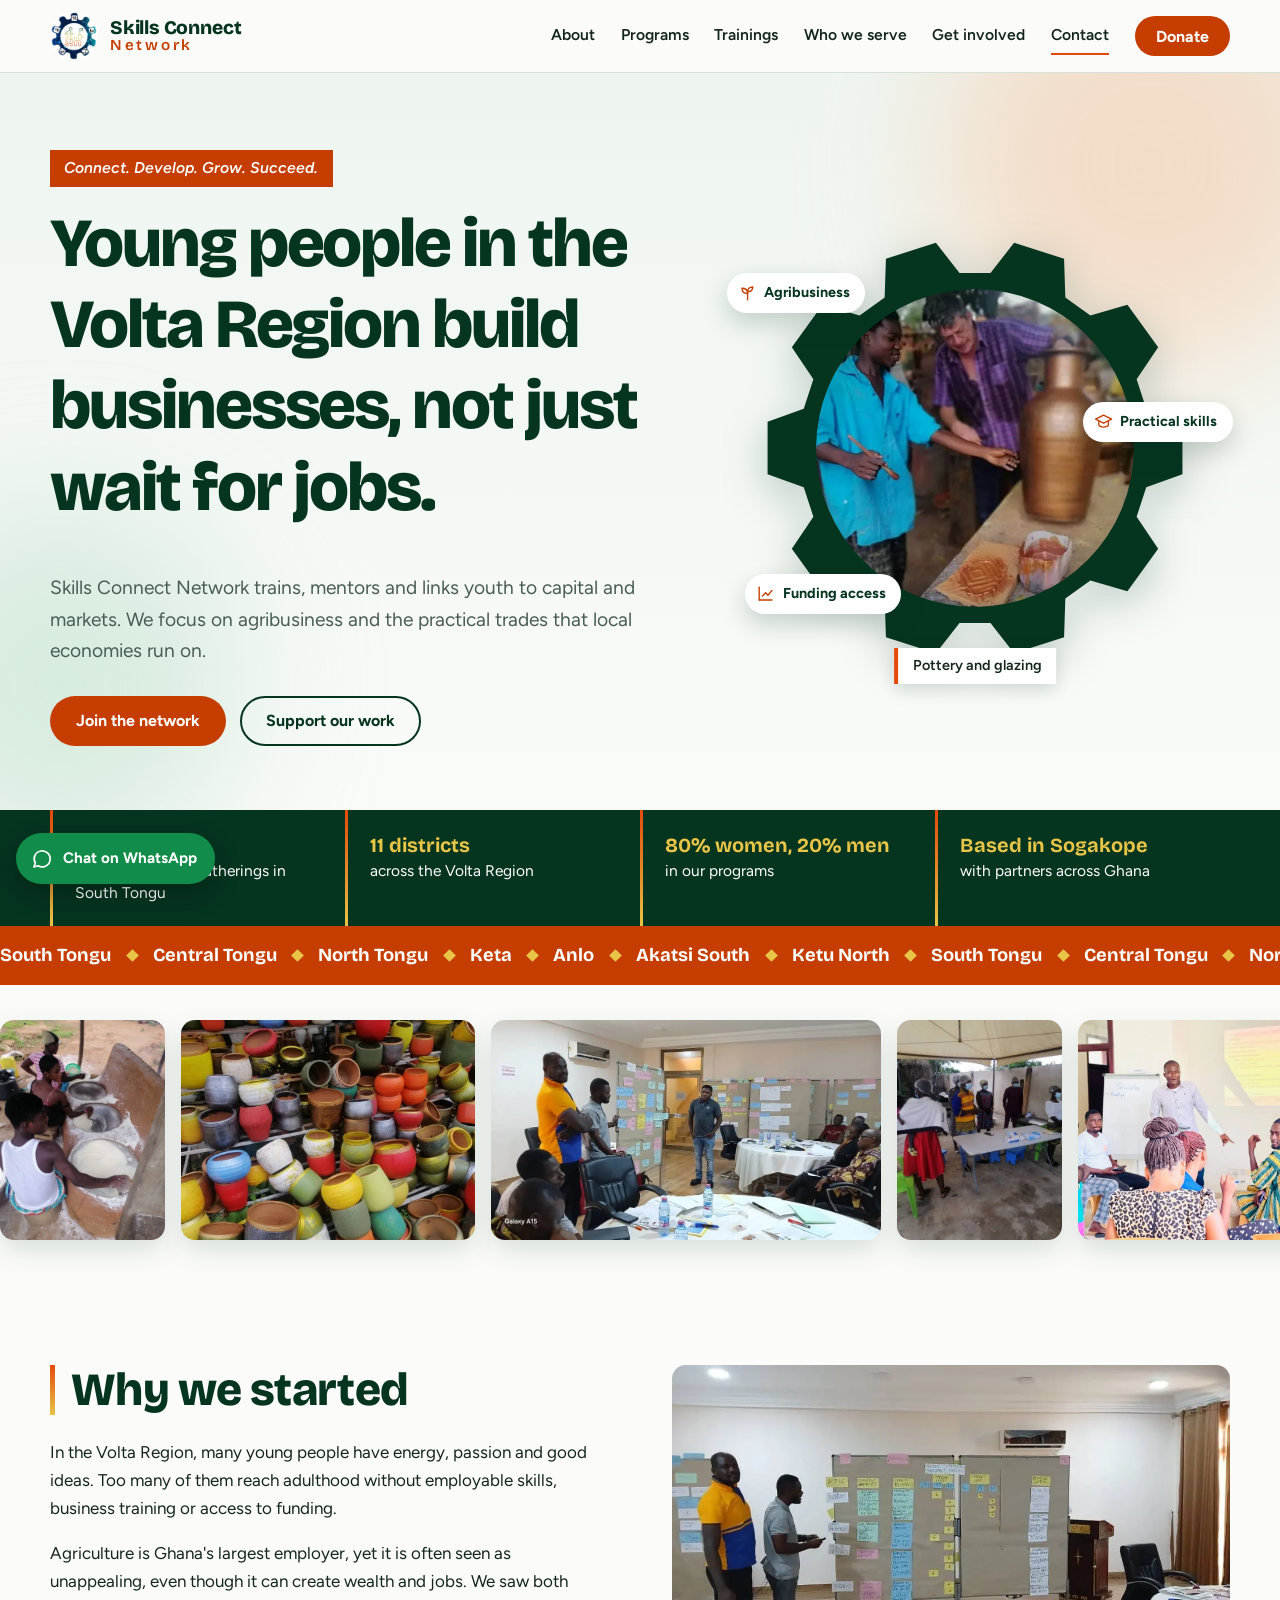
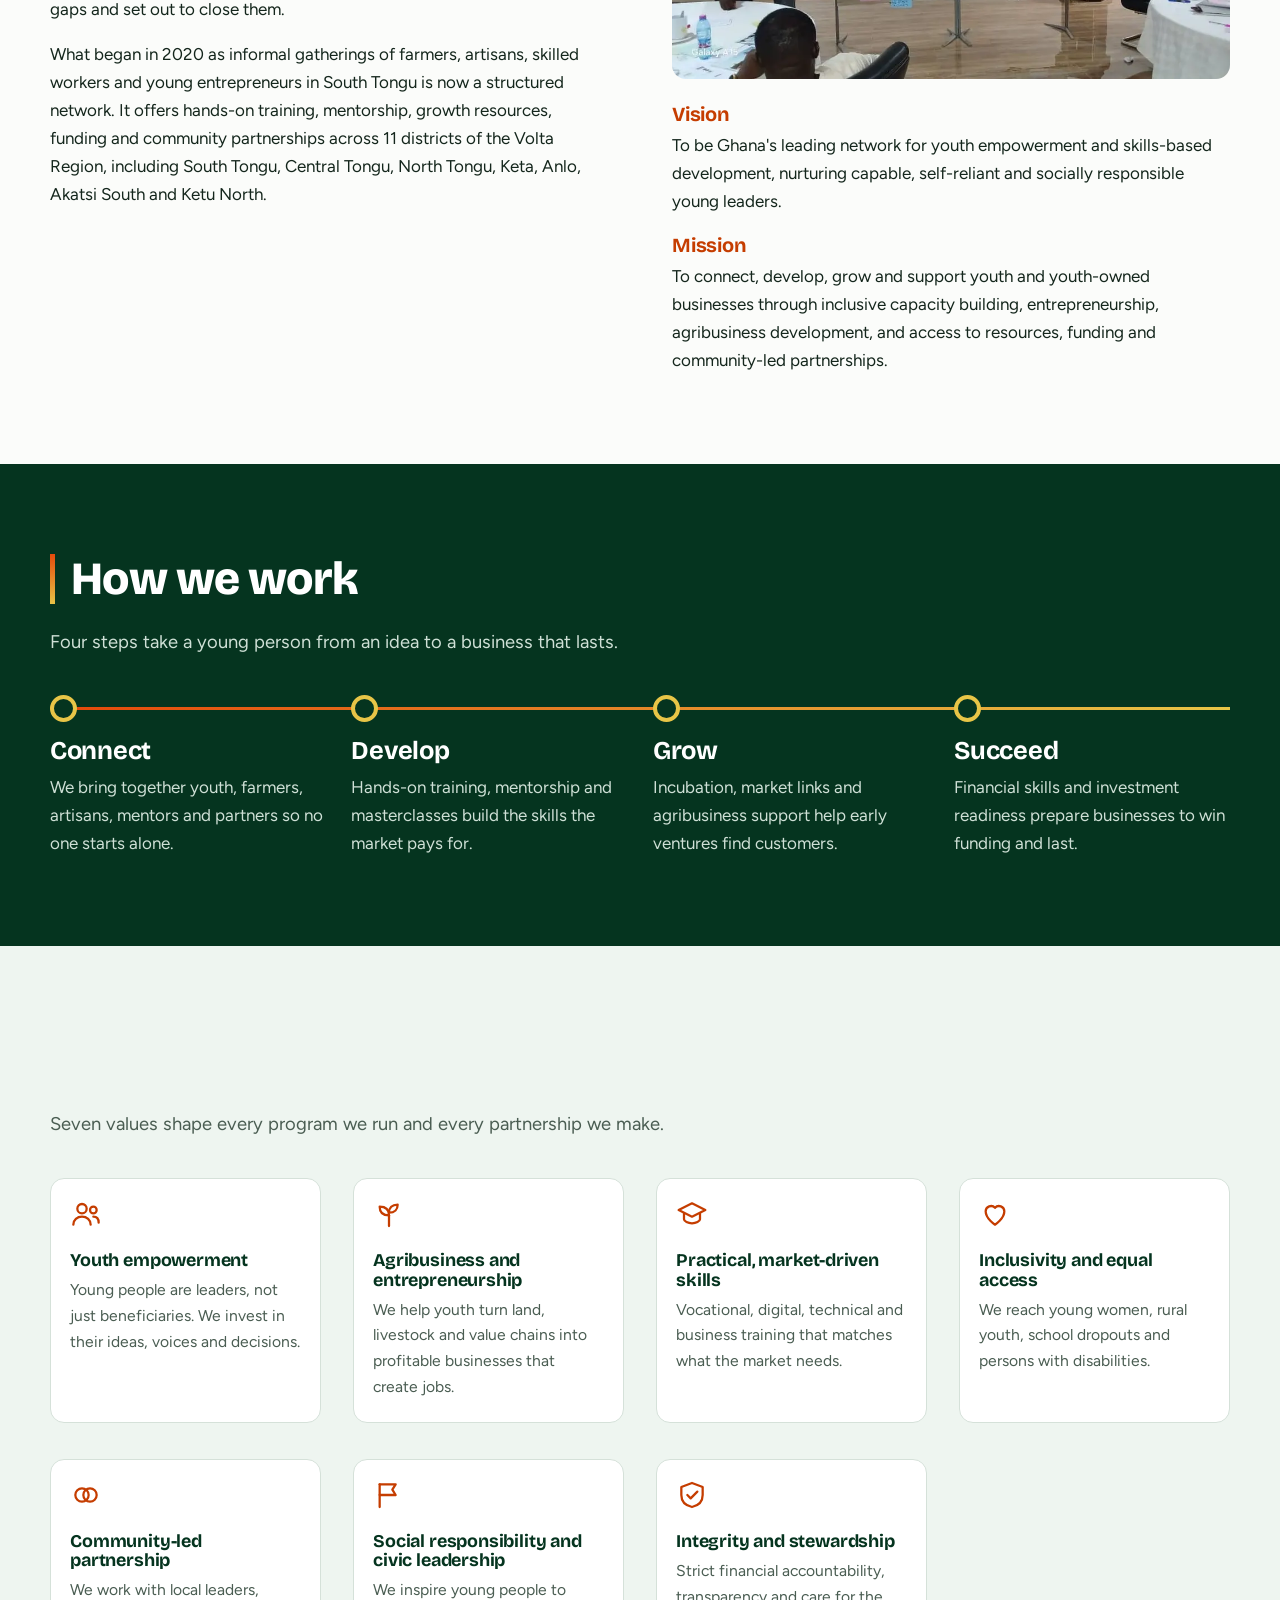
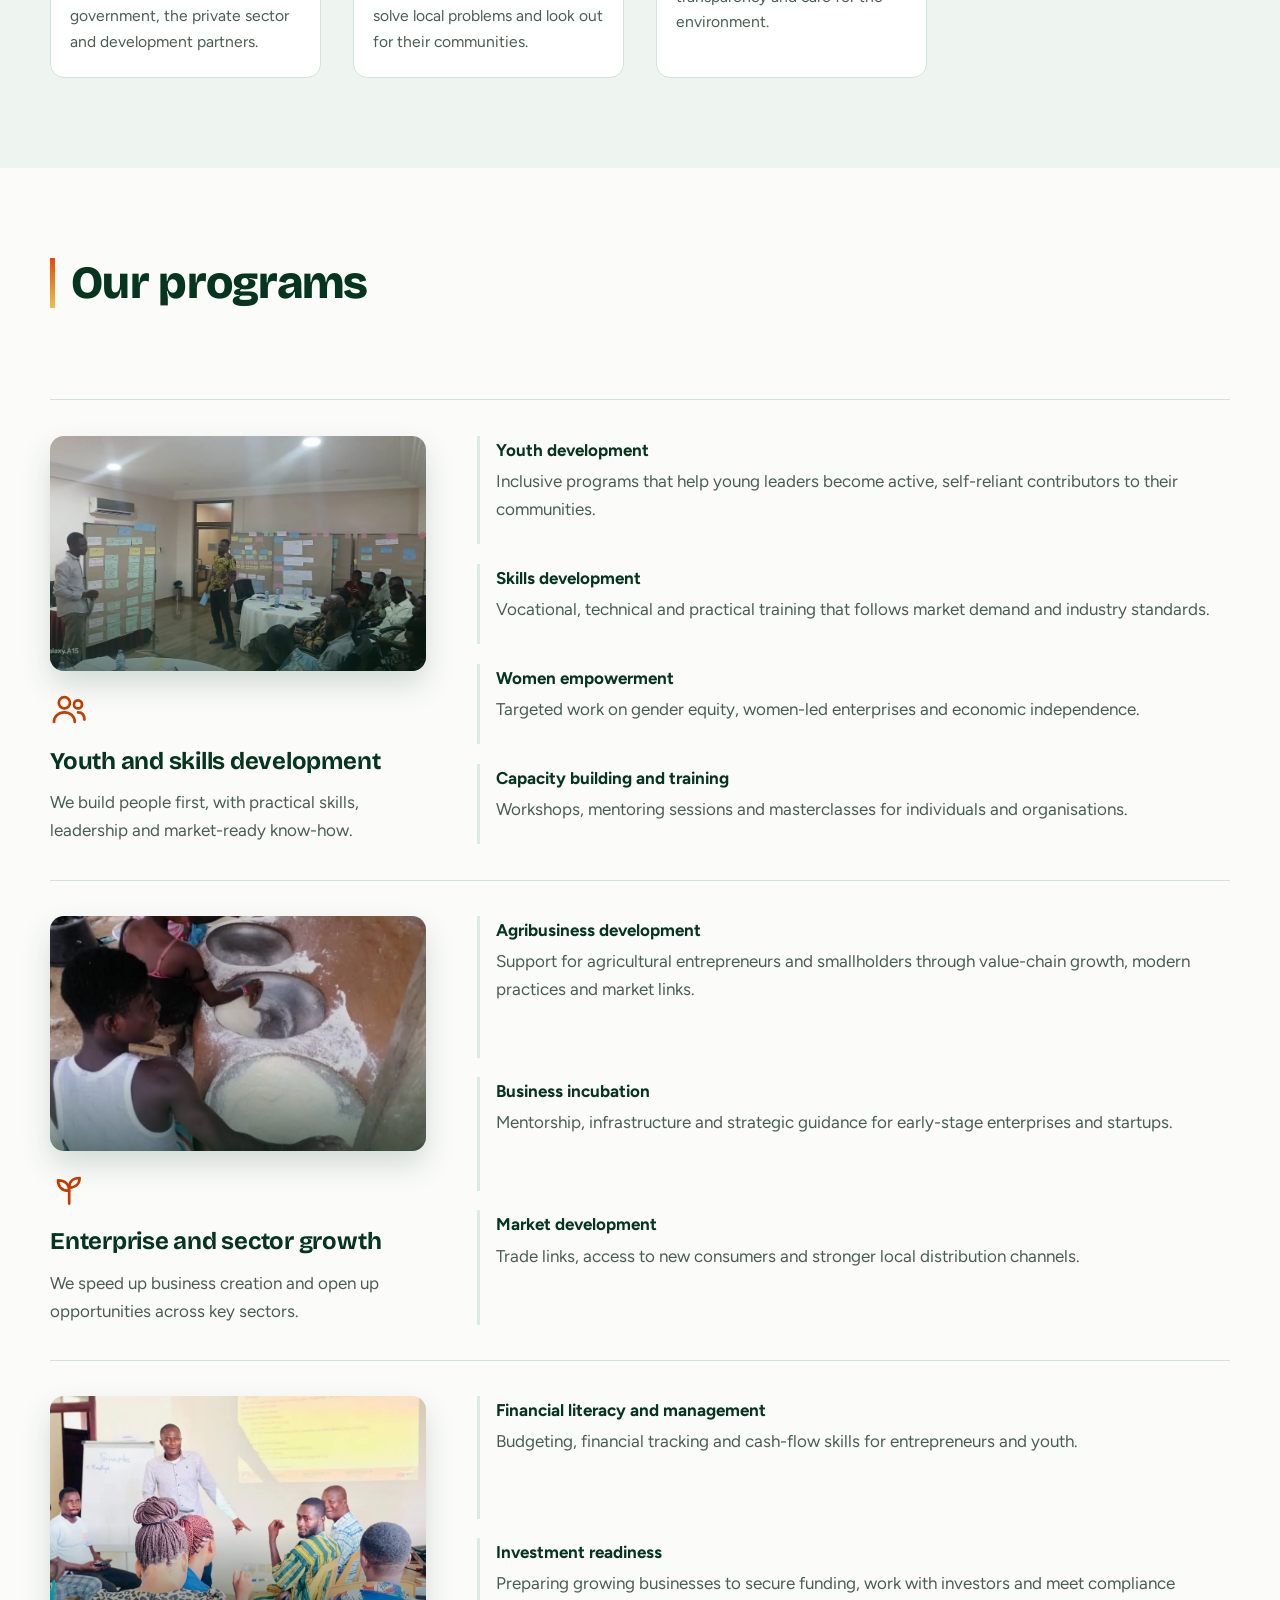
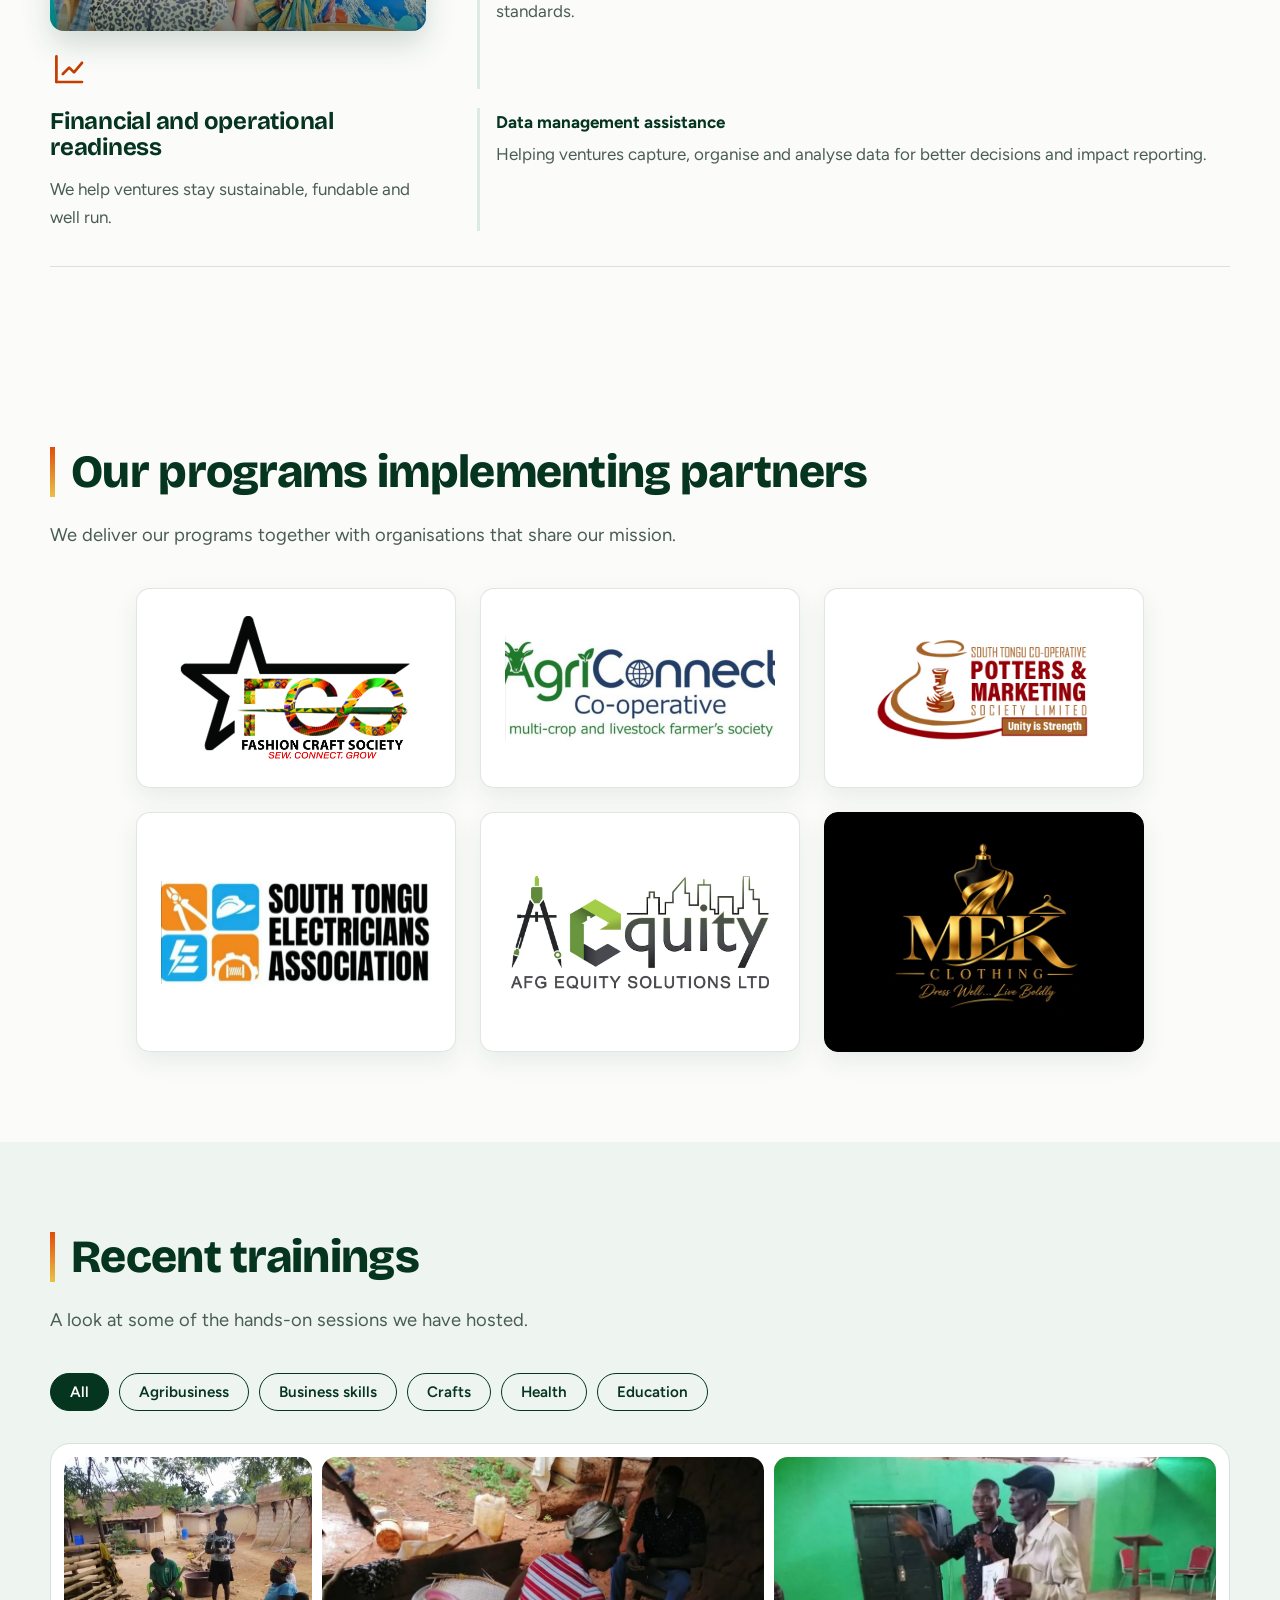
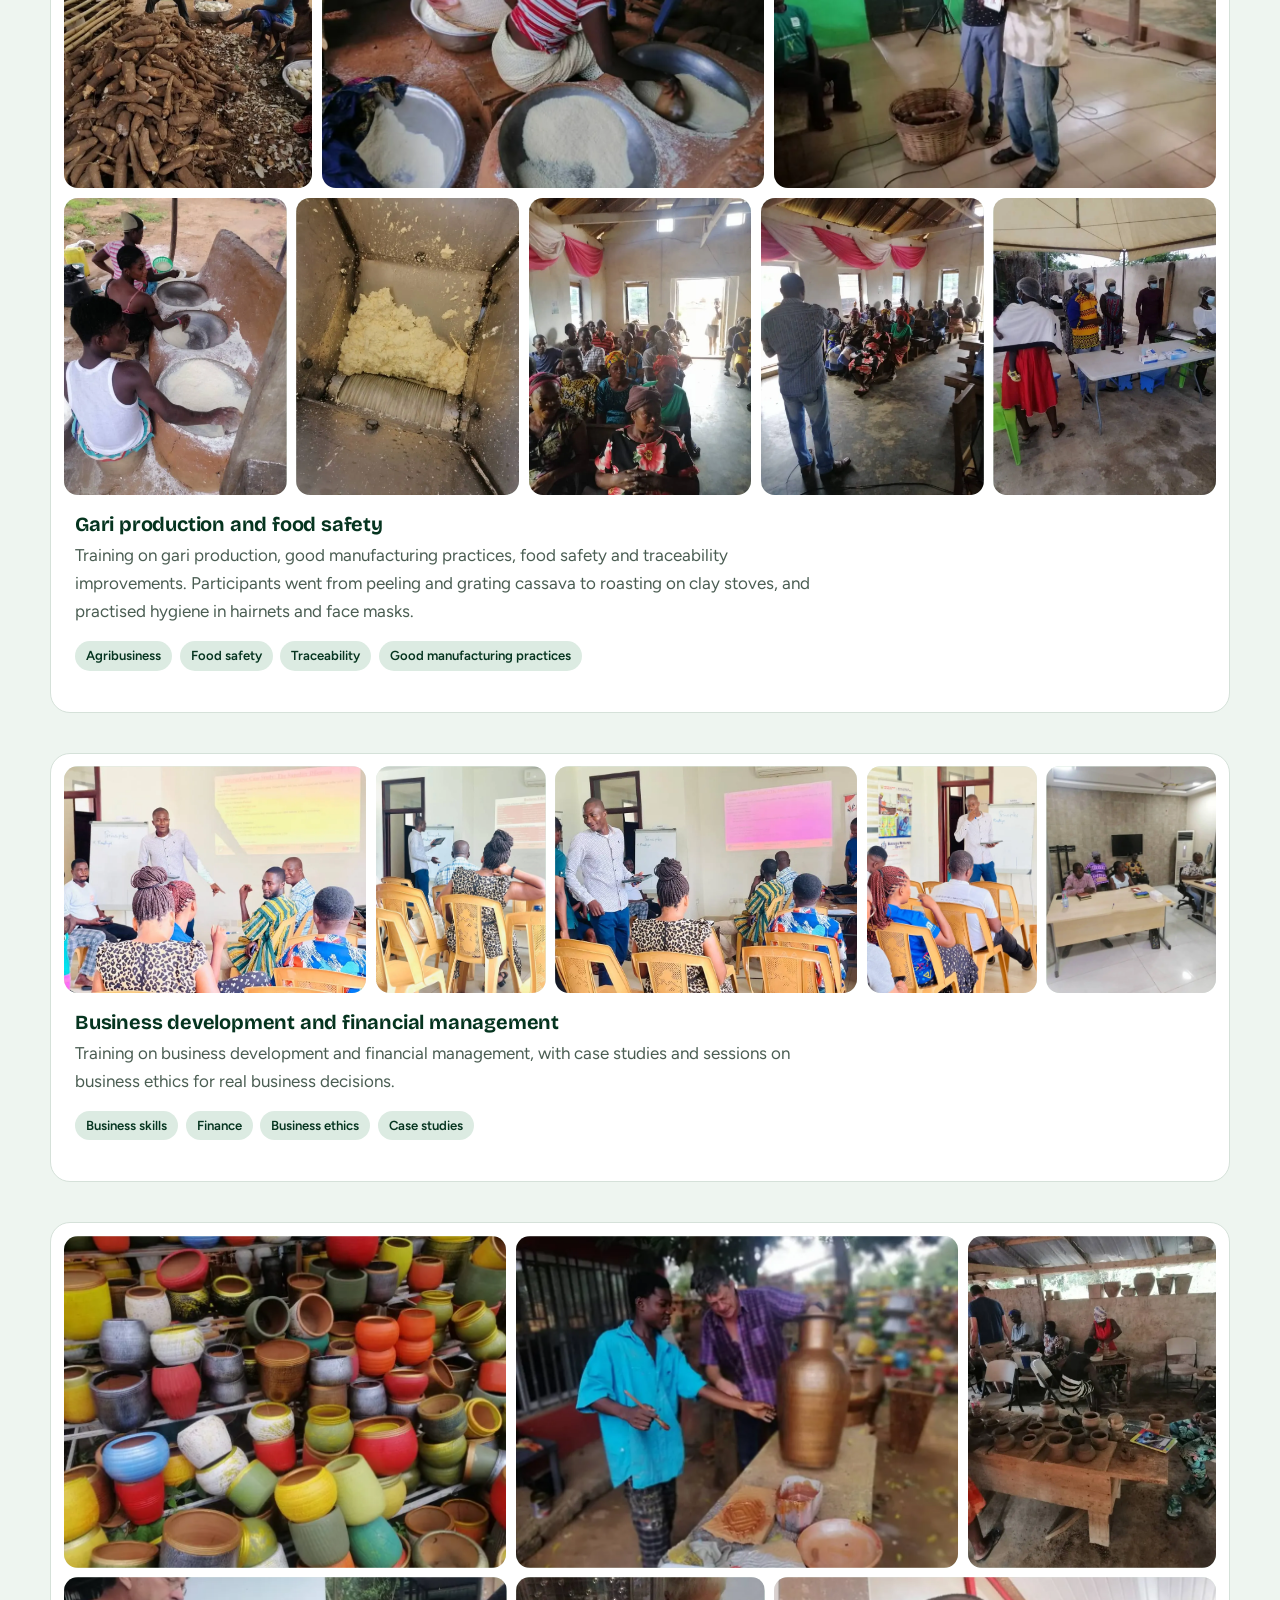
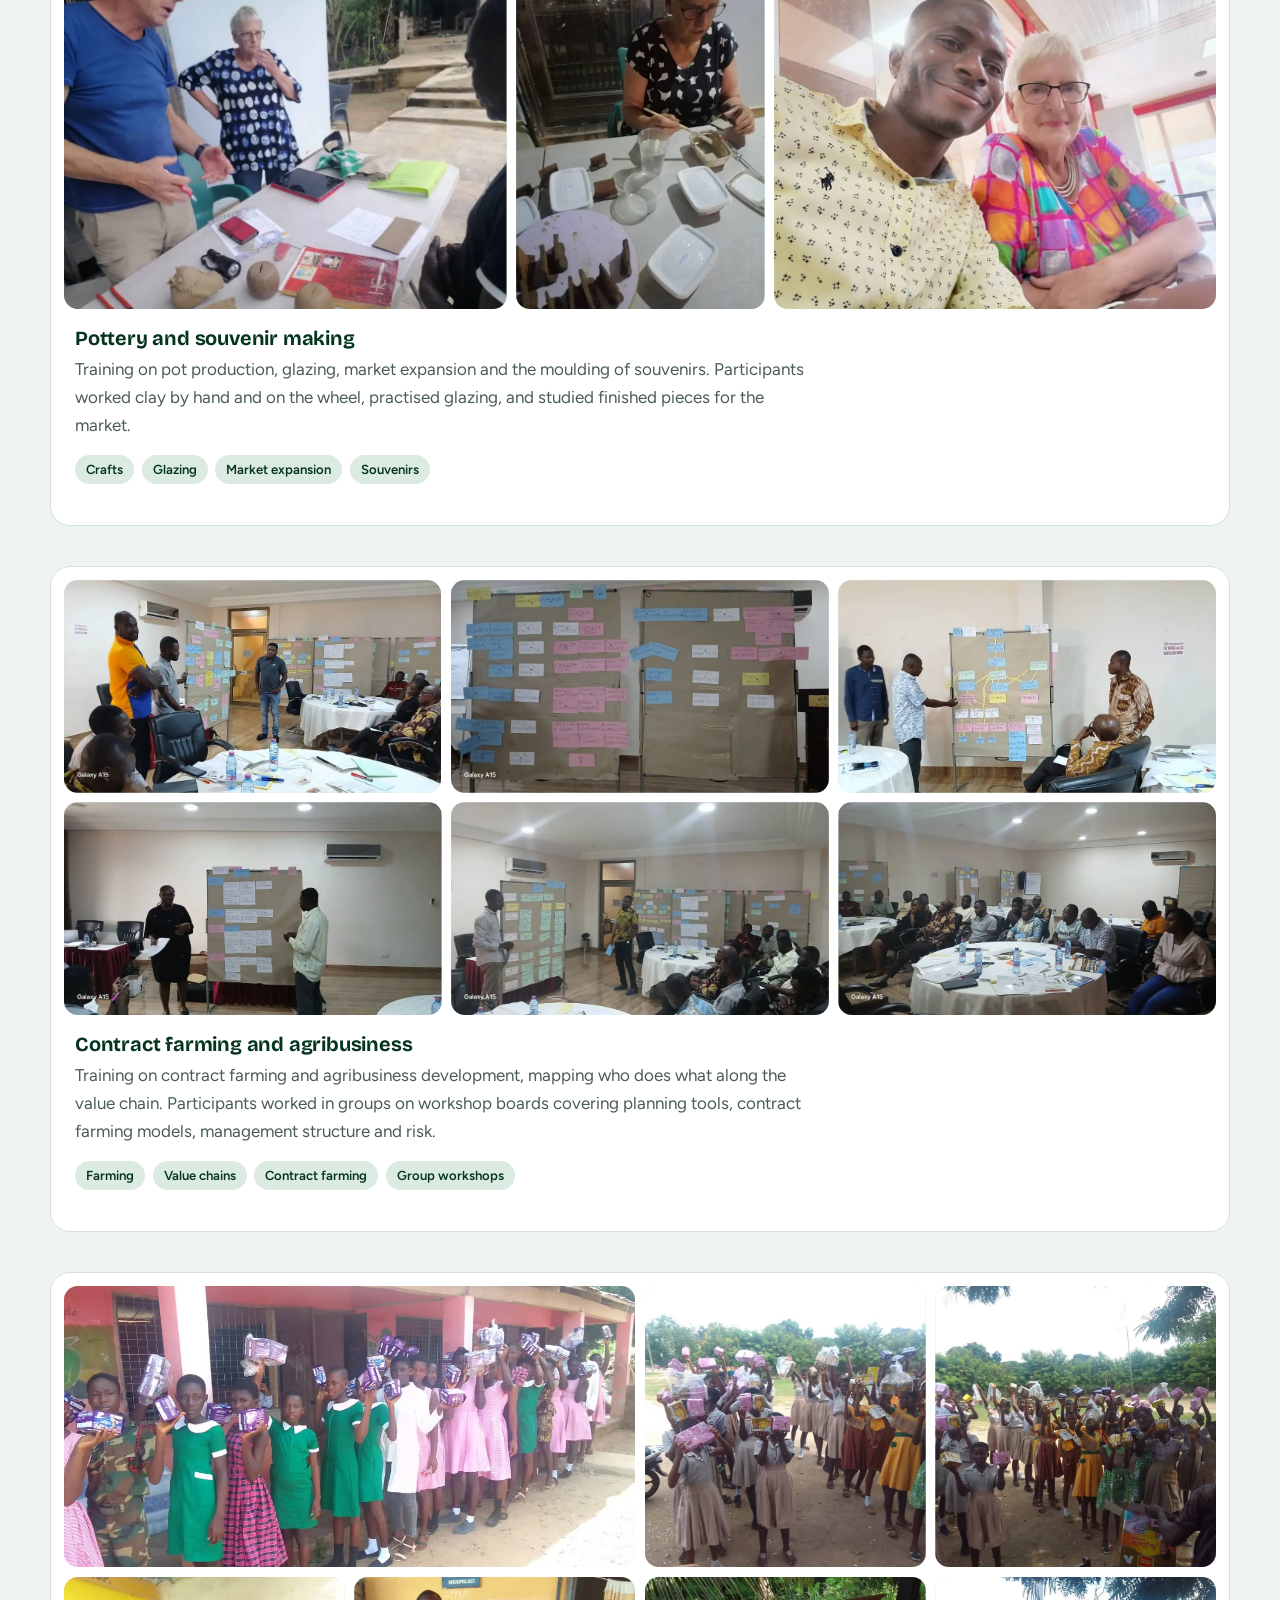
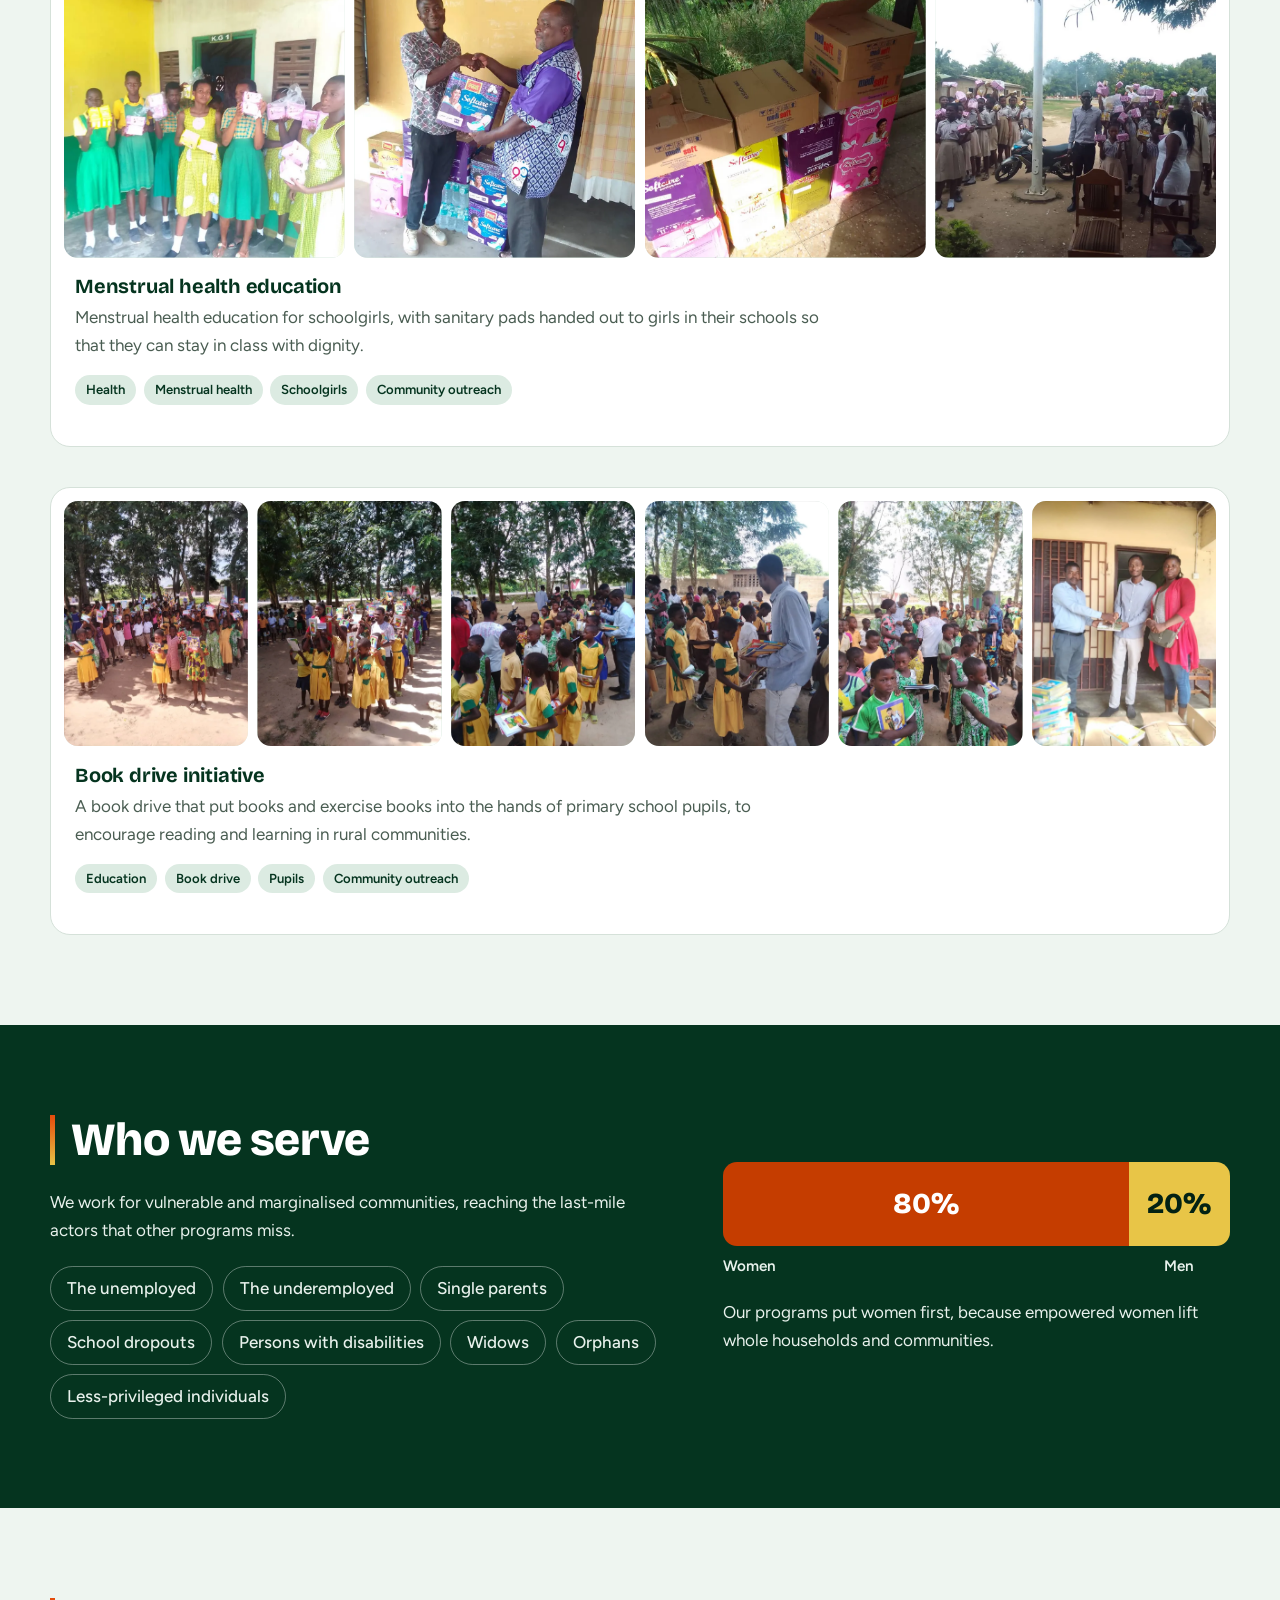
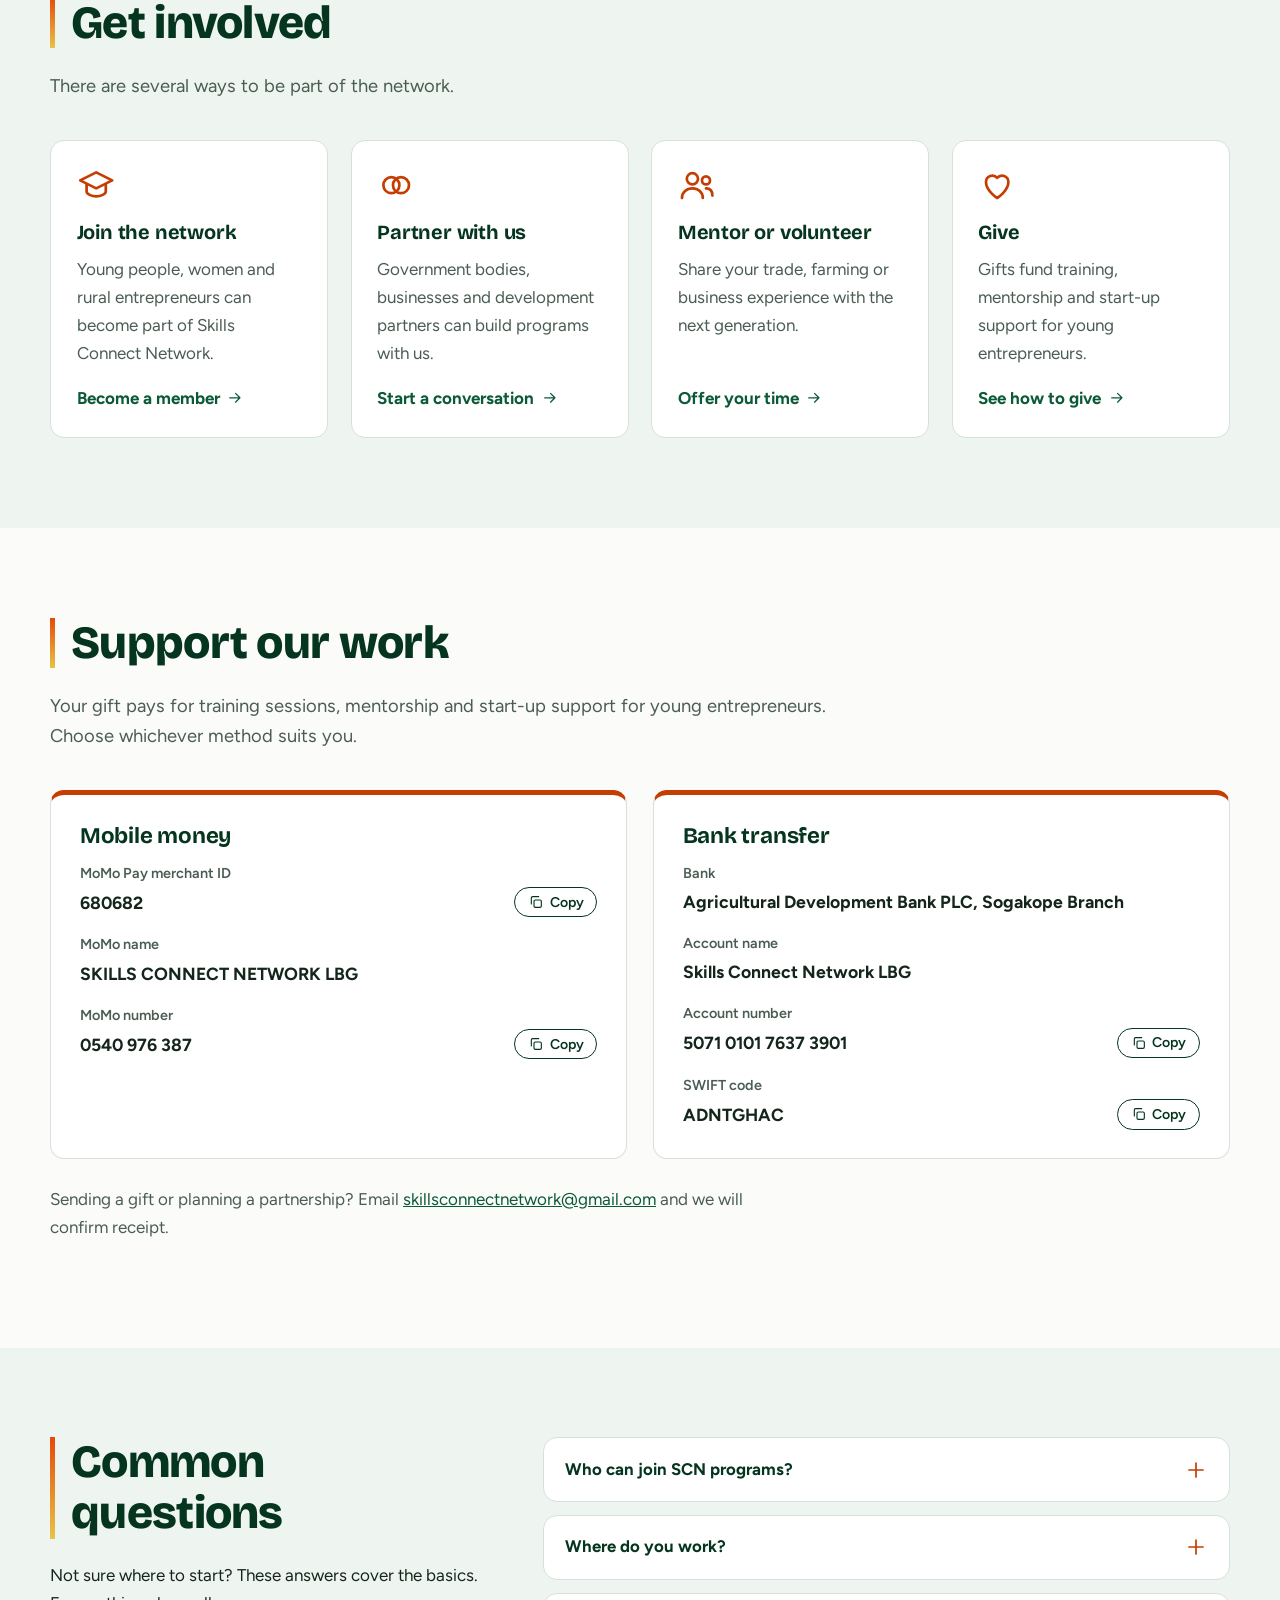
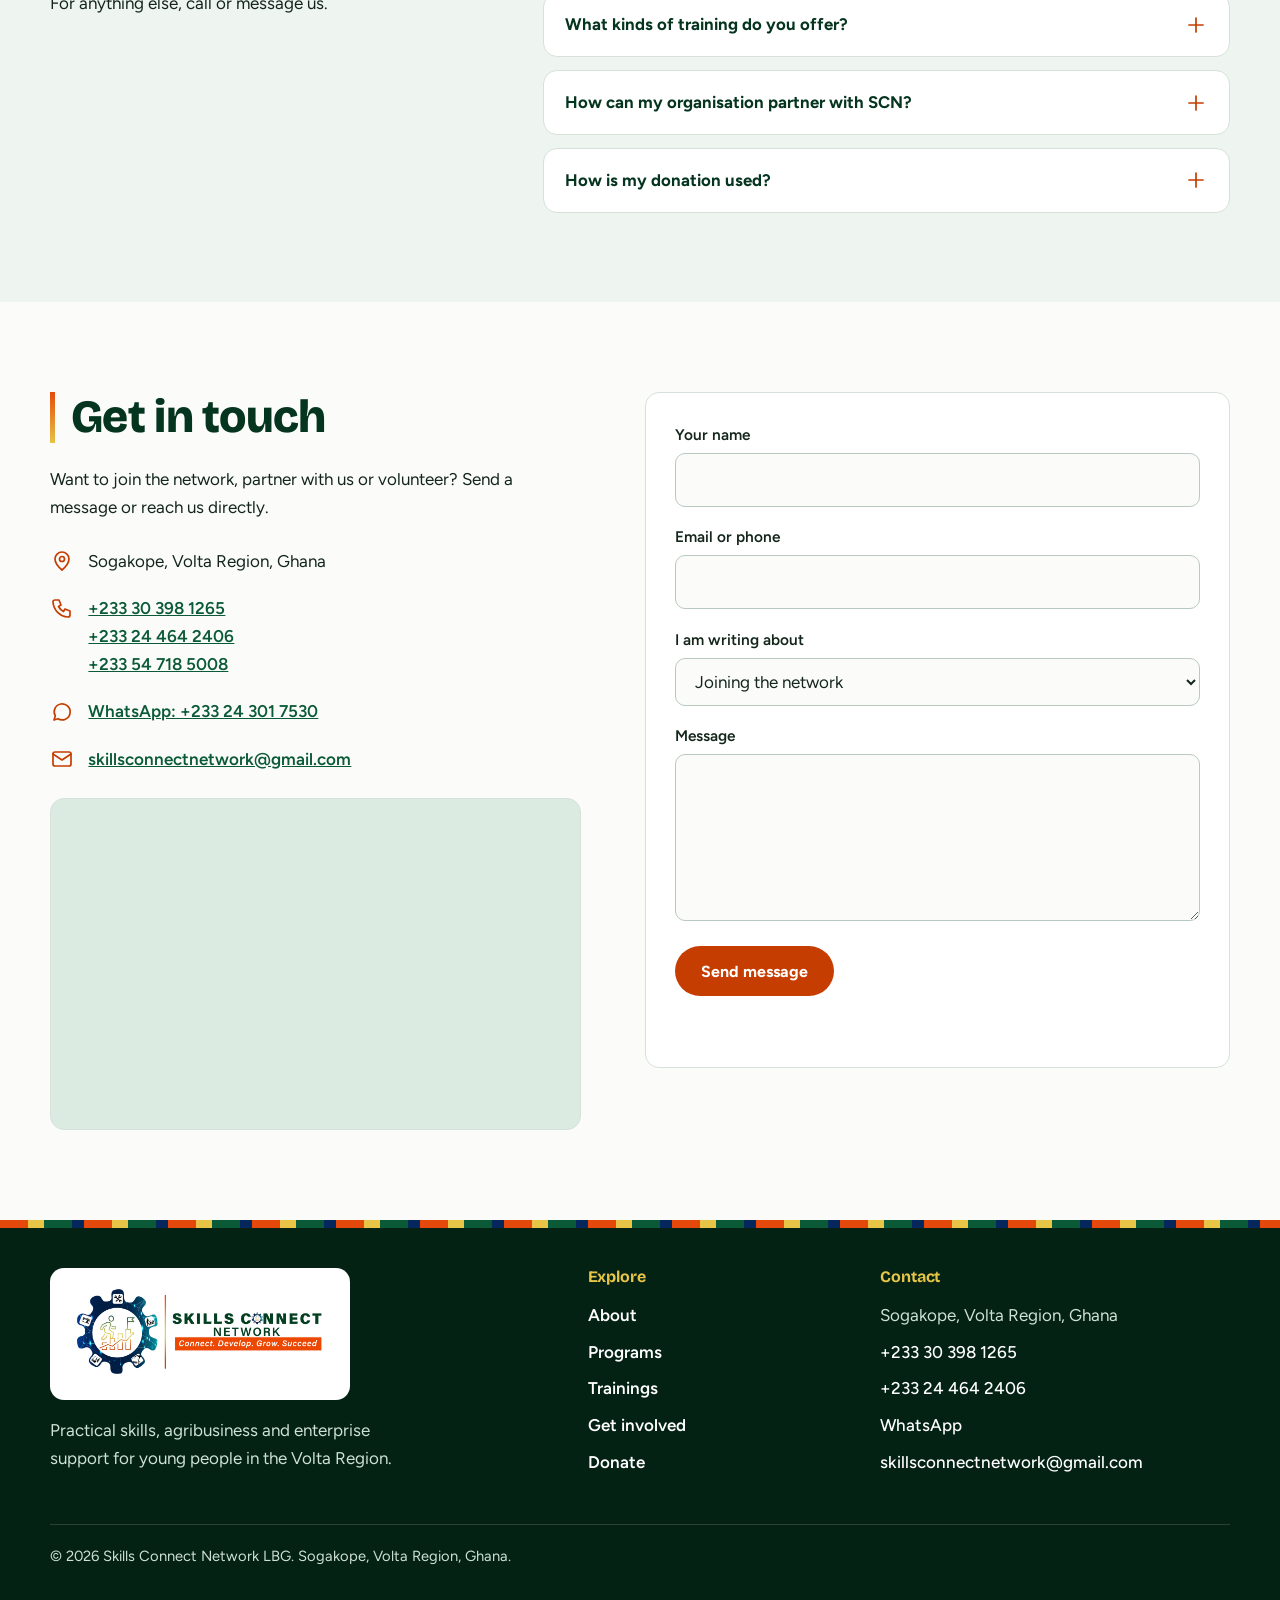
==== commit 6299a541: "fixed" ====
--- a/skills-connect-network/index.html
+++ b/skills-connect-network/index.html
@@ -312,13 +312,14 @@
       </article>
 
       <article class="event wide" data-cat="health">
-        <div class="gallery tiles">
+        <div class="gallery tiles tiles-feature">
           <span class="g-item" style="--r:1.333"><img src="assets/images/menstrual-pads-lineup.webp" alt="Schoolgirls lined up outside a classroom block holding up packs of sanitary pads" width="1080" height="810" loading="lazy"></span>
           <span class="g-item" style="--r:0.750"><img src="assets/images/menstrual-pads-schoolgirls.webp" alt="Schoolgirls in uniform holding up packs of sanitary pads outdoors" width="810" height="1080" loading="lazy"></span>
+          <span class="g-item" style="--r:0.750"><img src="assets/images/menstrual-pads-raised.webp" alt="Schoolgirls holding packs of sanitary pads up high under the trees" width="810" height="1080" loading="lazy"></span>
           <span class="g-item" style="--r:0.750"><img src="assets/images/menstrual-pads-kg-school.webp" alt="Schoolgirls in green and yellow dresses holding pink and yellow packs of sanitary pads" width="810" height="1080" loading="lazy"></span>
           <span class="g-item" style="--r:0.750"><img src="assets/images/menstrual-handover.webp" alt="A team member shaking hands with a school representative beside boxes of sanitary pads" width="810" height="1080" loading="lazy"></span>
           <span class="g-item" style="--r:0.750"><img src="assets/images/menstrual-supplies-boxes.webp" alt="Stacked boxes of sanitary pads ready for distribution" width="810" height="1080" loading="lazy"></span>
-          <span class="g-item" style="--r:0.750"><img src="assets/images/menstrual-school-visit.webp" alt="Schoolgirls in purple uniforms and supplies on a school veranda during the visit" width="810" height="1080" loading="lazy"></span>
+          <span class="g-item" style="--r:1.333"><img src="assets/images/menstrual-pads-flagpole.webp" alt="Schoolgirls and staff gathered with packs of sanitary pads beside the school flagpole" width="1080" height="810" loading="lazy"></span>
         </div>
         <h3>Menstrual health education</h3>
         <p>Menstrual health education for schoolgirls, with sanitary pads handed out to girls in their schools so that they can stay in class with dignity.</p>
--- a/skills-connect-network/css/upgrade.css
+++ b/skills-connect-network/css/upgrade.css
@@ -119,3 +119,10 @@
 .gallery.tiles .g-item img{object-position:50% 40%}
 @media (max-width:900px){.gallery.tiles{grid-template-columns:repeat(3,1fr)}}
 @media (max-width:560px){.gallery.tiles{grid-template-columns:repeat(2,1fr)}}
+
+/* Feature gallery: first photo spans two columns, 7 photos fill two even rows */
+.gallery.tiles.tiles-feature{grid-template-columns:repeat(4,1fr)}
+.gallery.tiles.tiles-feature .g-item{aspect-ratio:1/1}
+.gallery.tiles.tiles-feature .g-item:first-child{grid-column:span 2;aspect-ratio:auto}
+@media (max-width:900px){.gallery.tiles.tiles-feature{grid-template-columns:repeat(4,1fr)}}
+@media (max-width:560px){.gallery.tiles.tiles-feature{grid-template-columns:repeat(2,1fr)}}
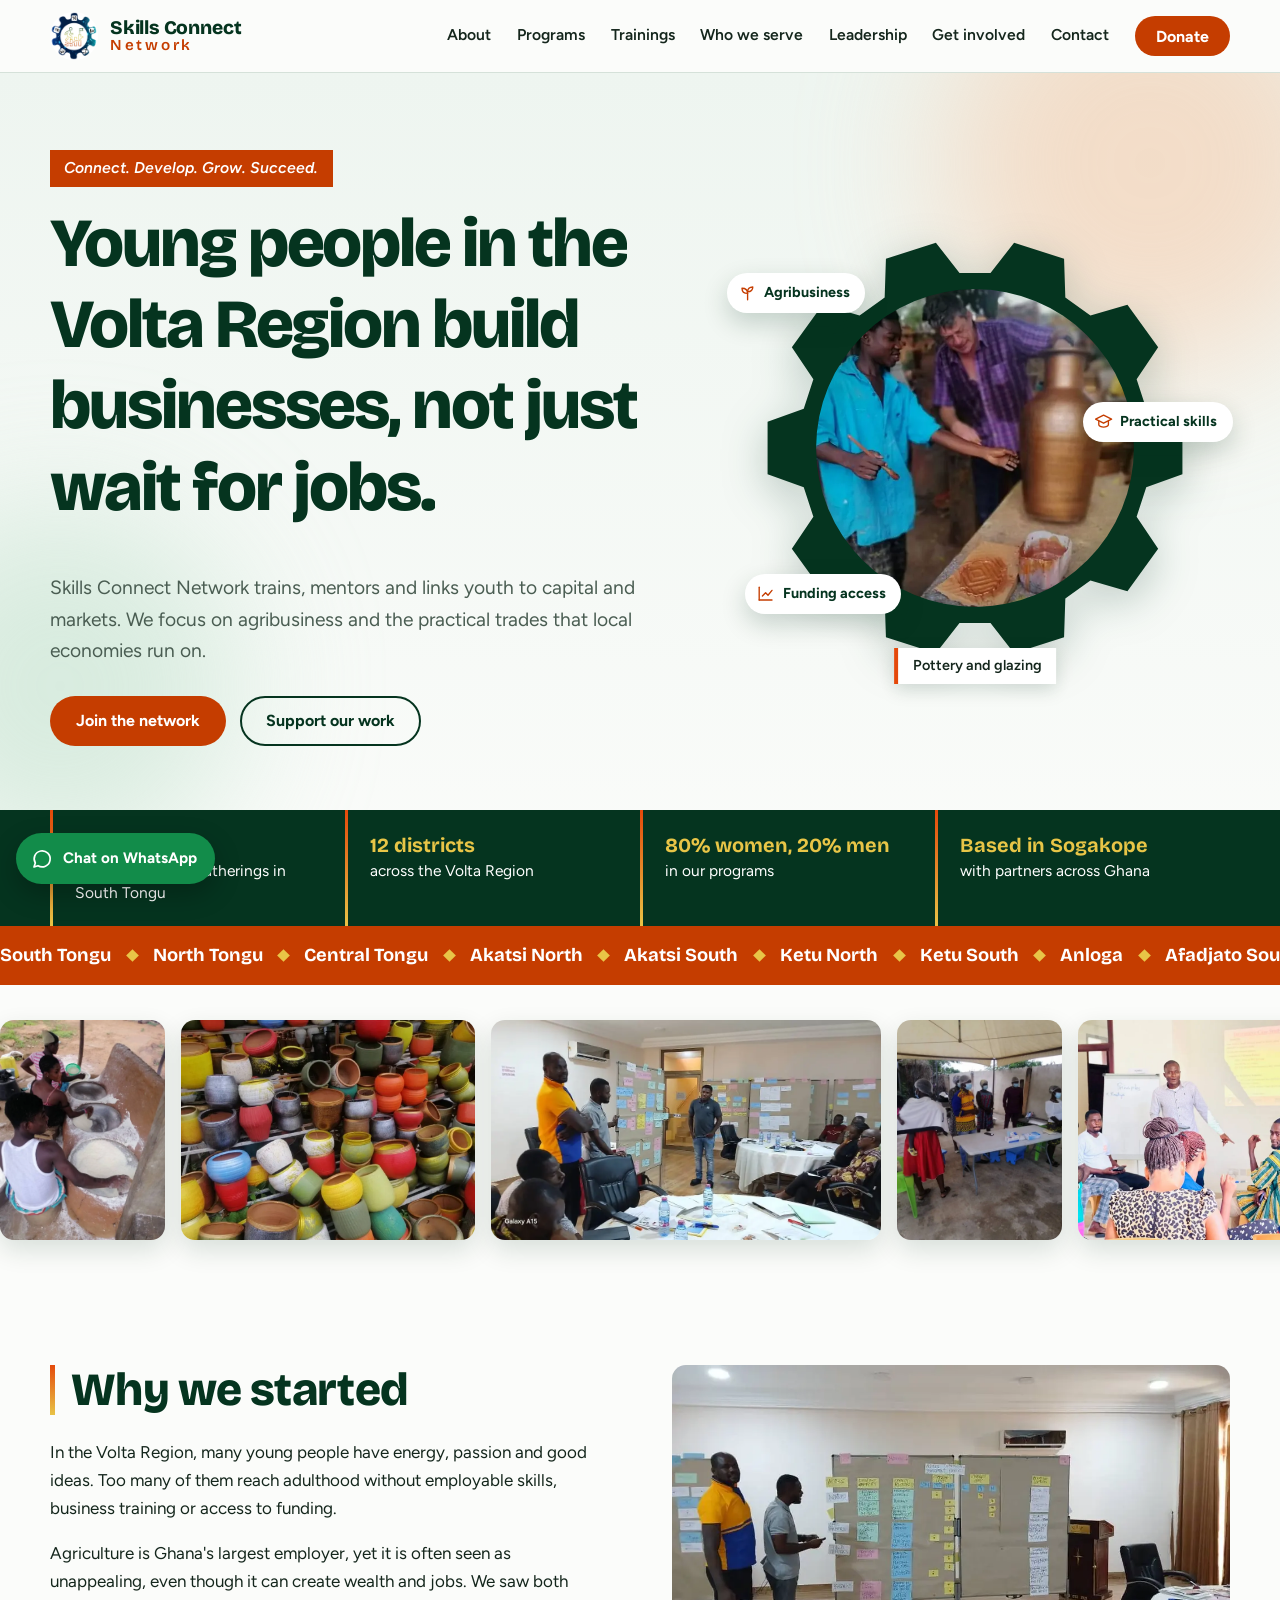
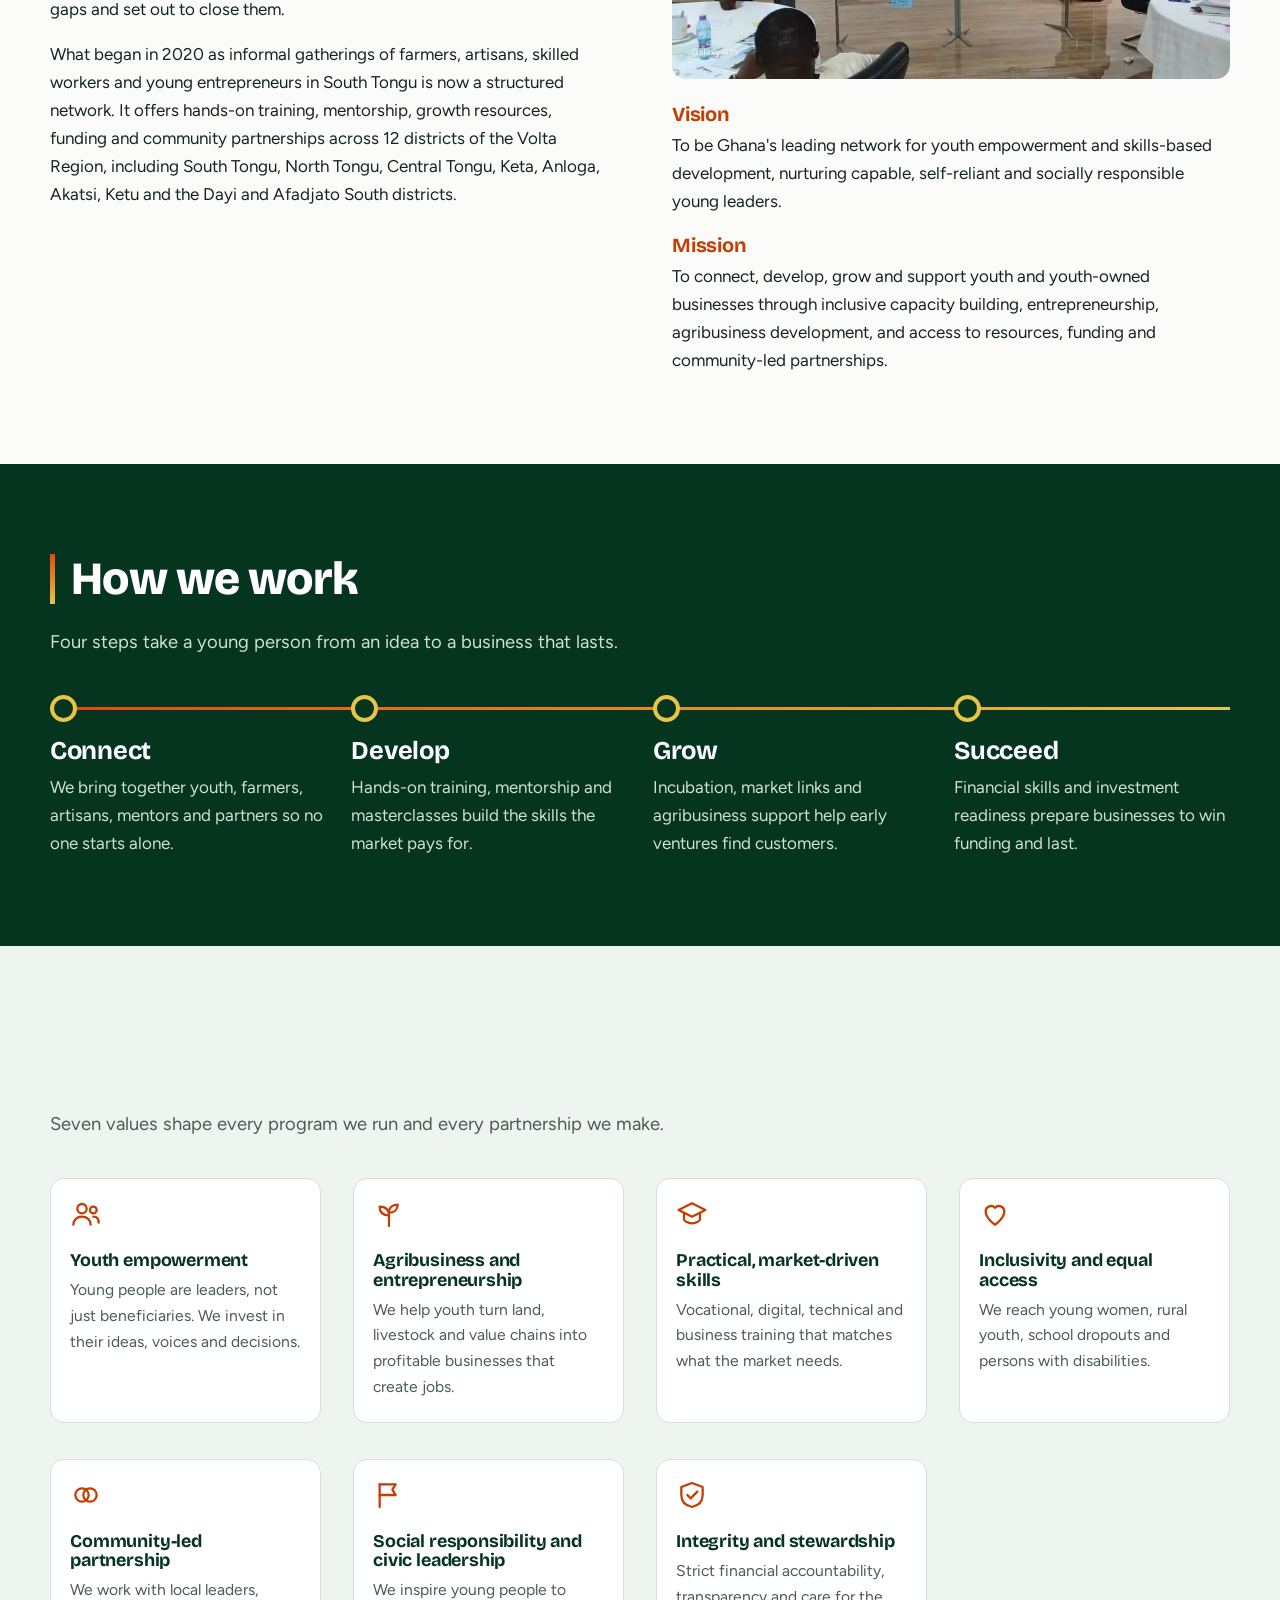
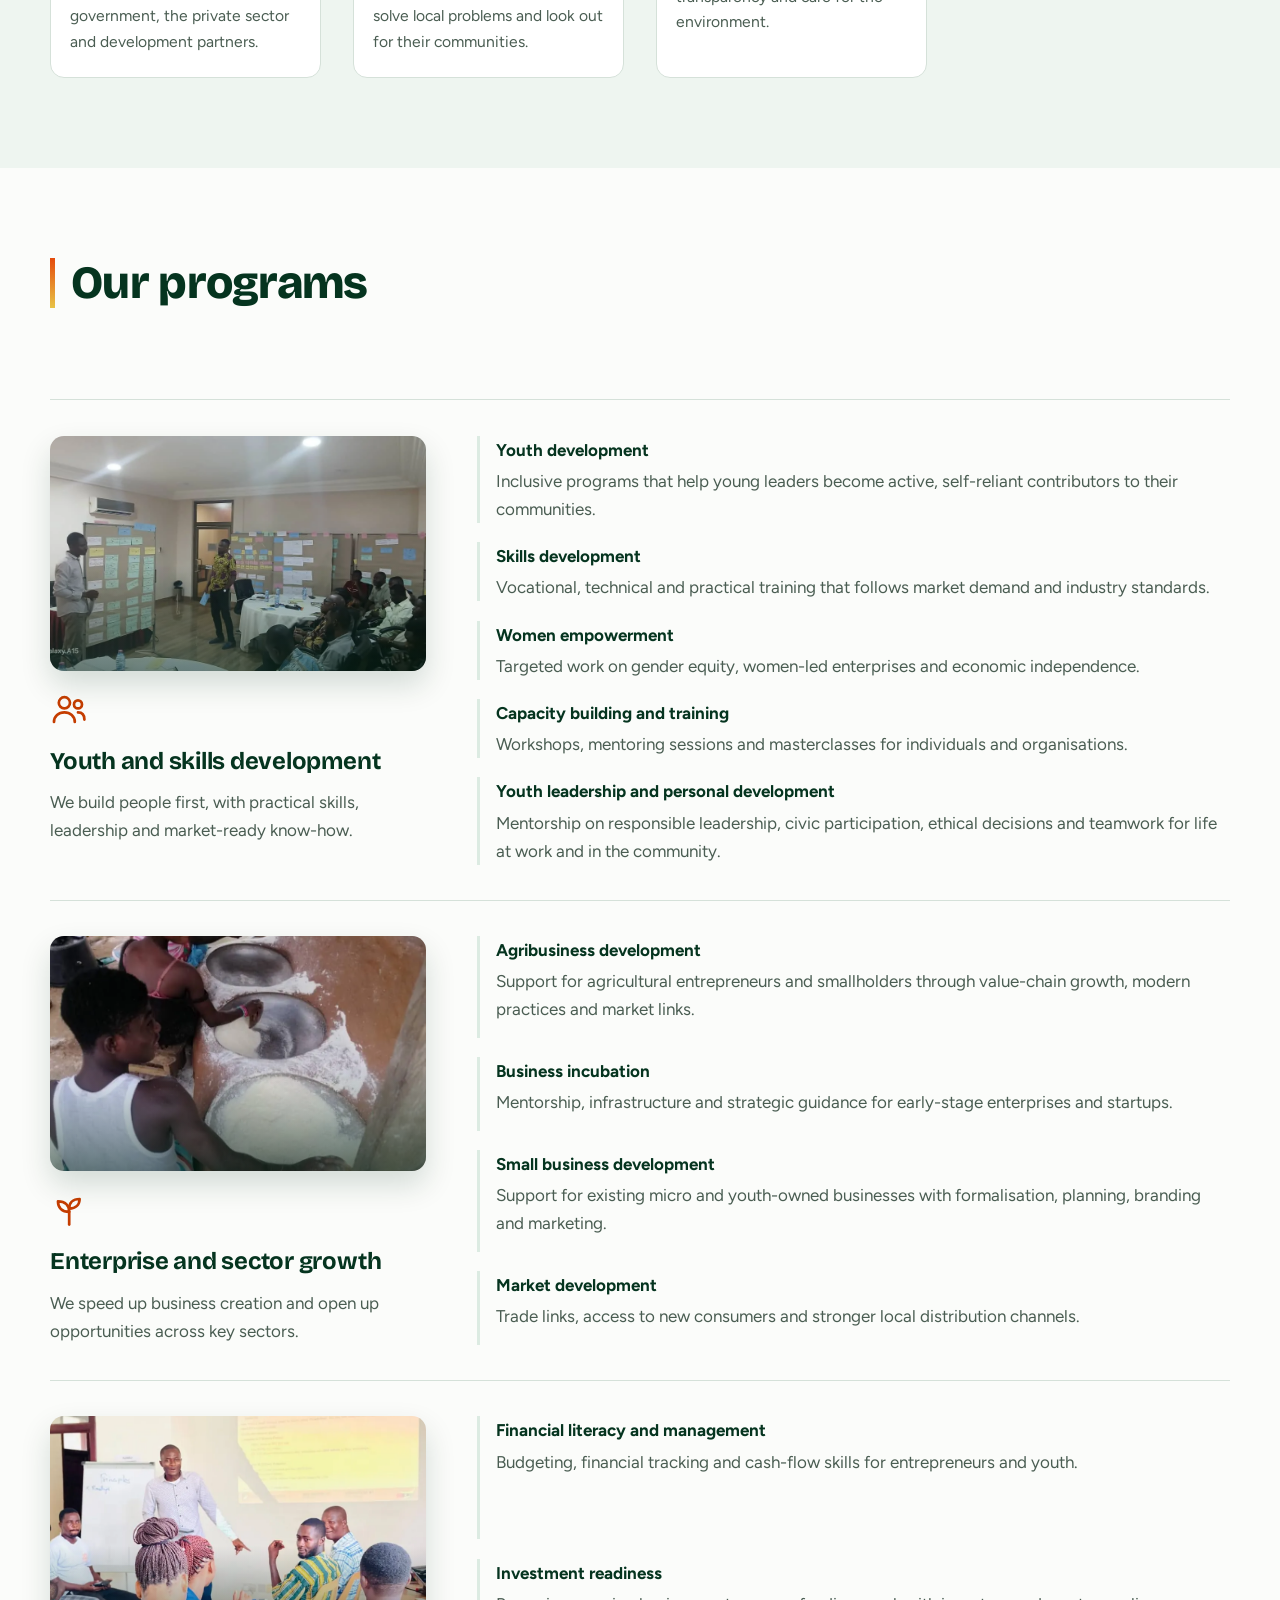
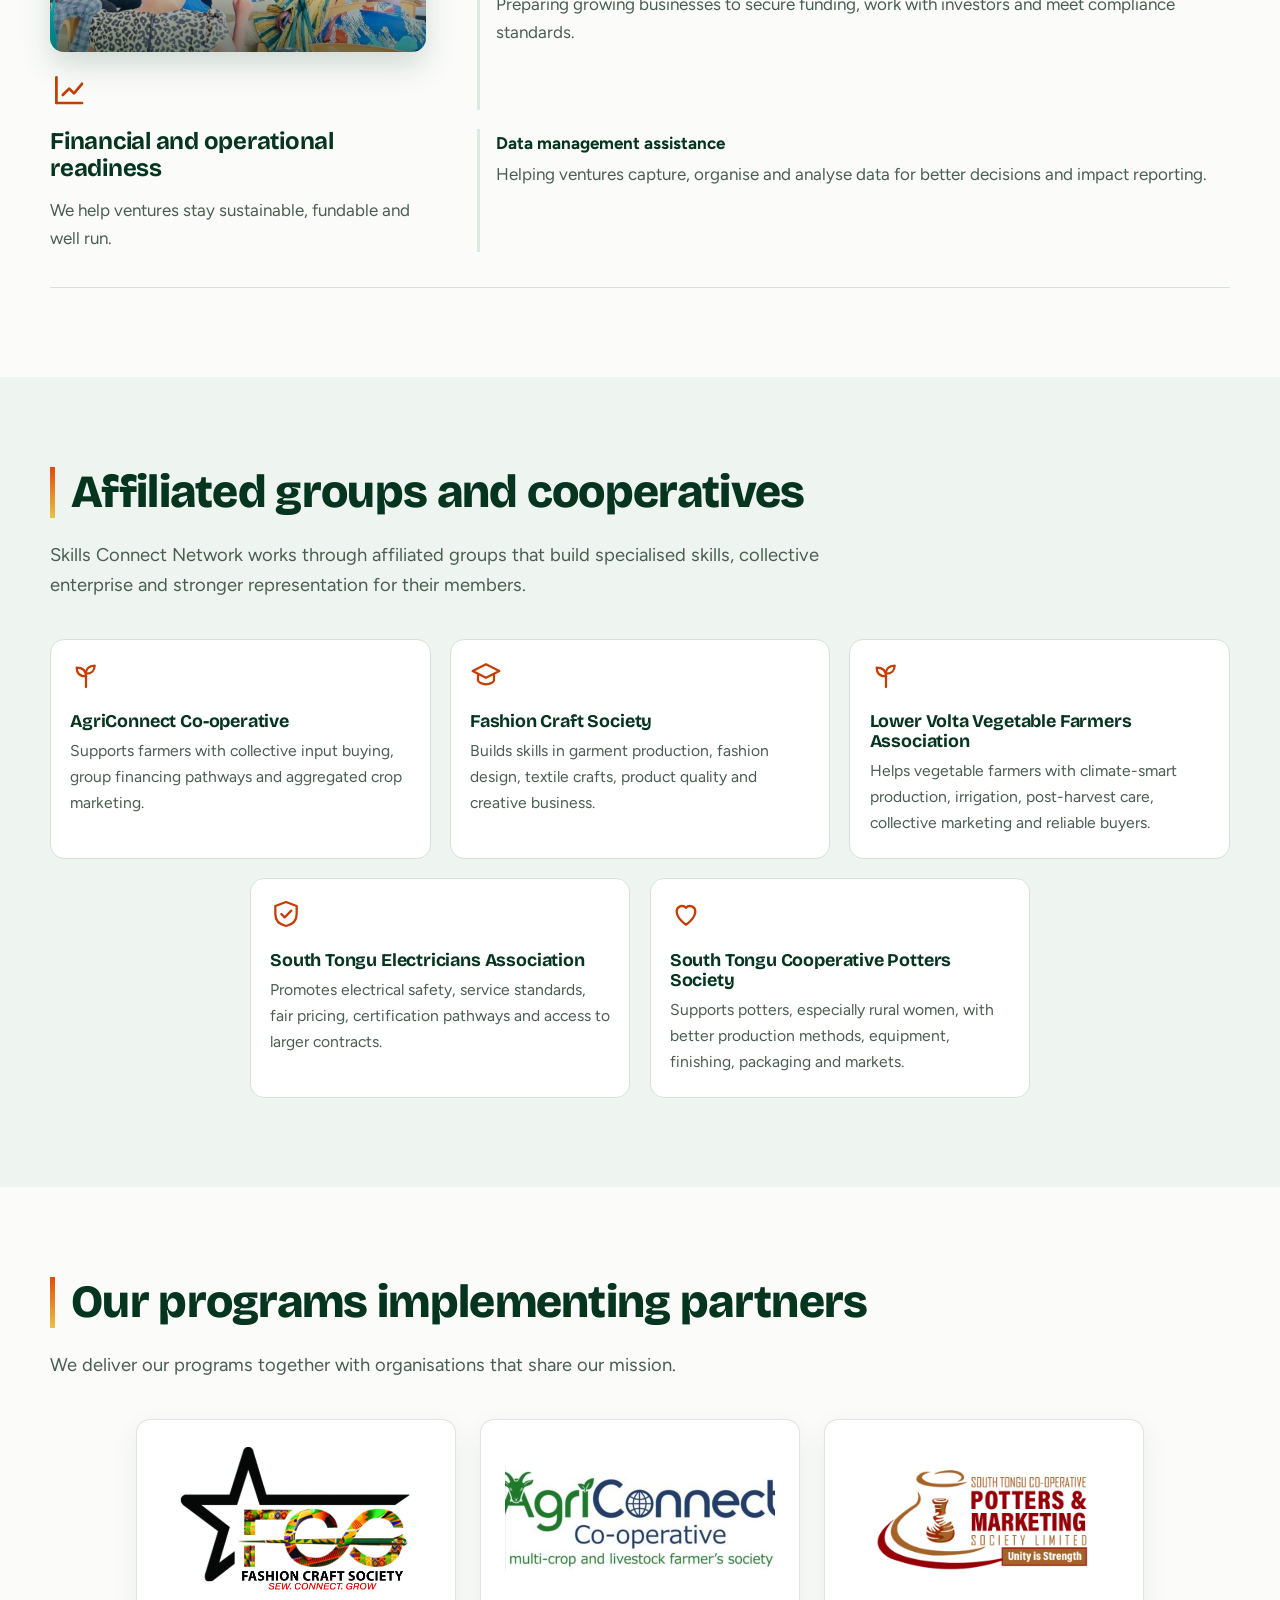
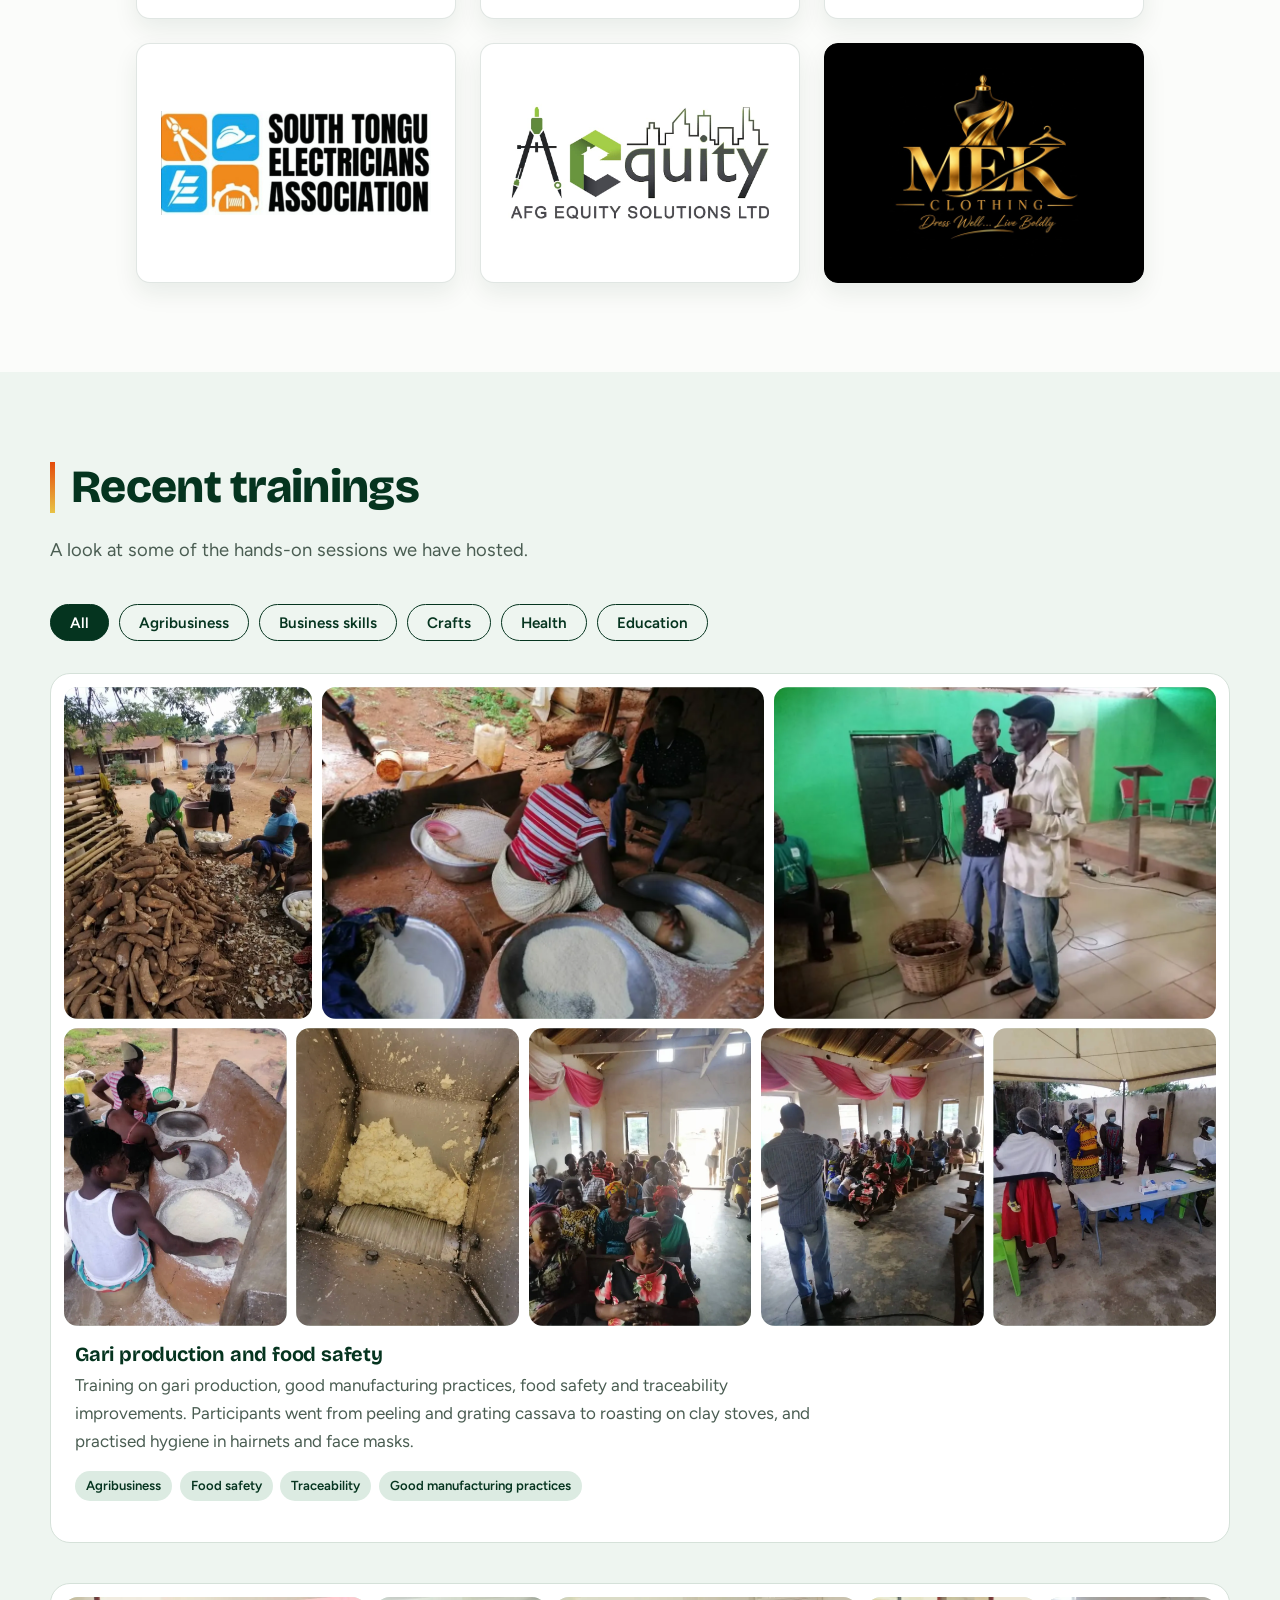
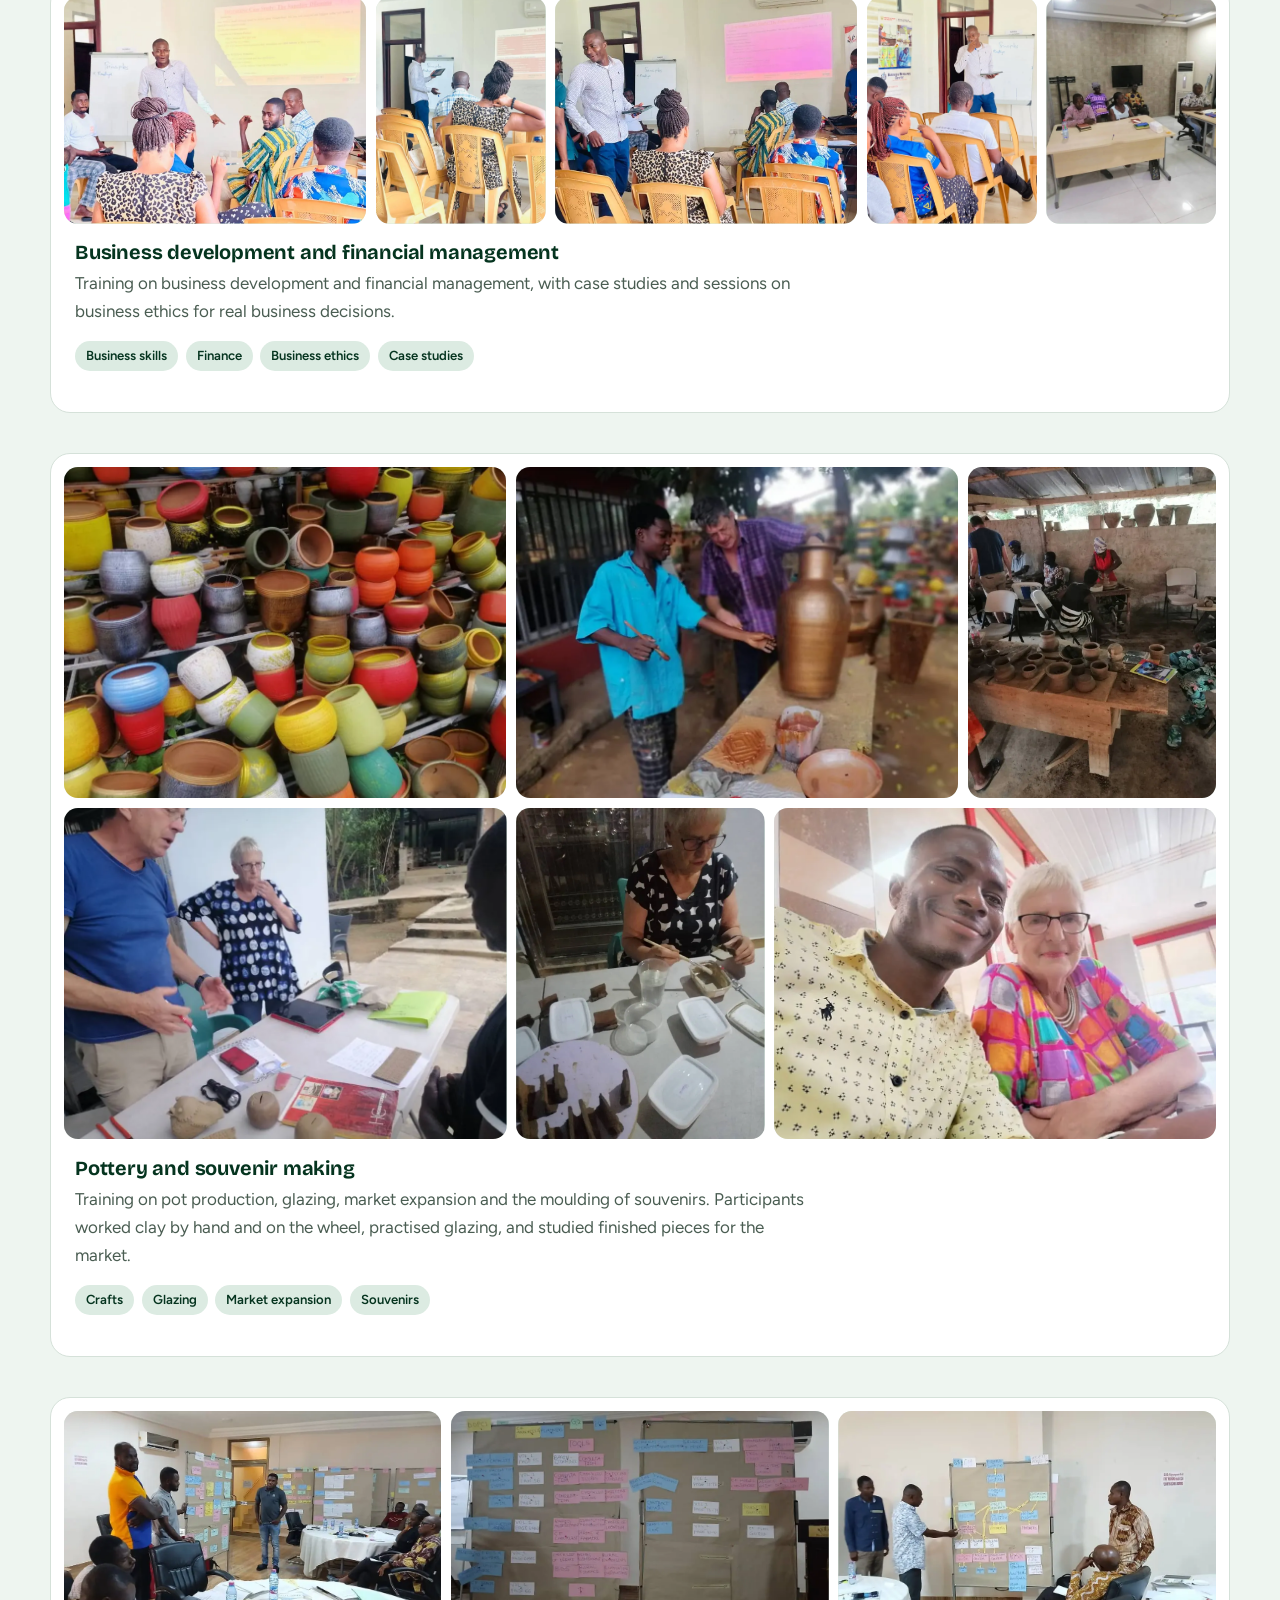
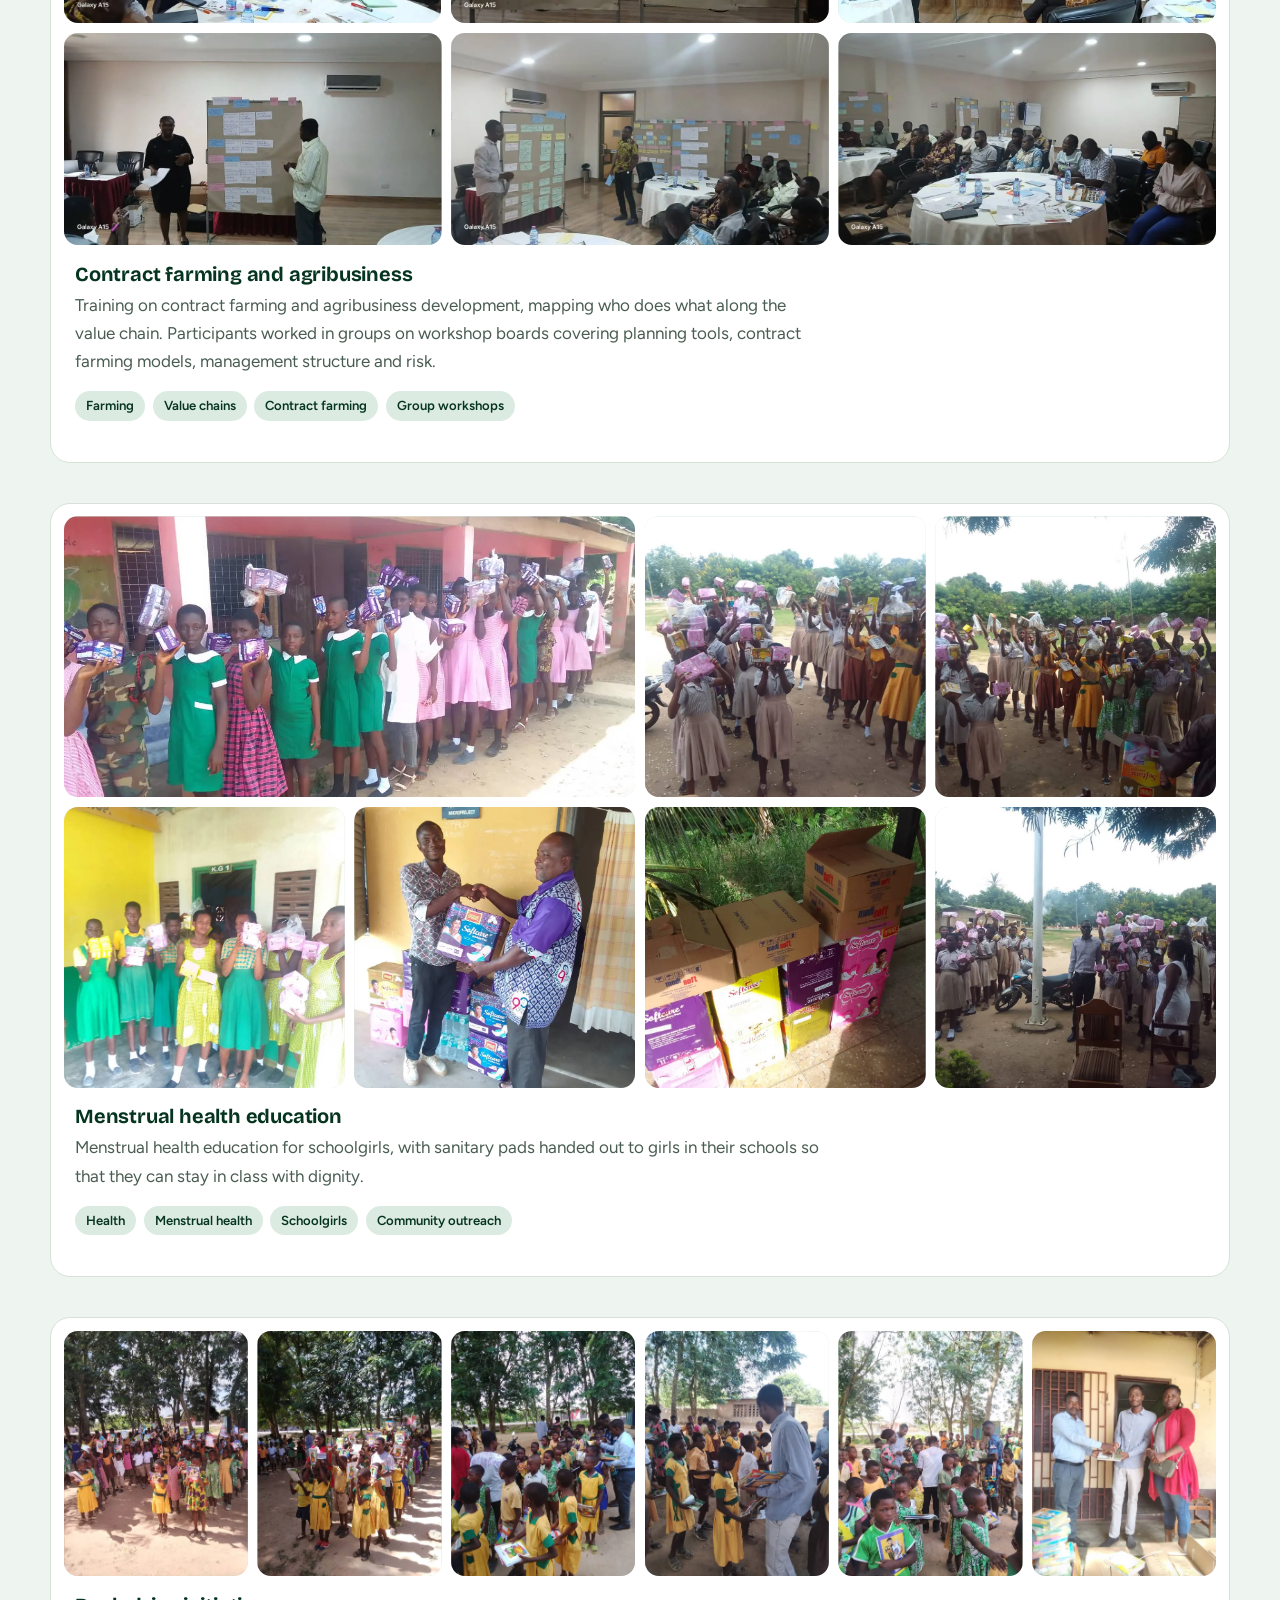
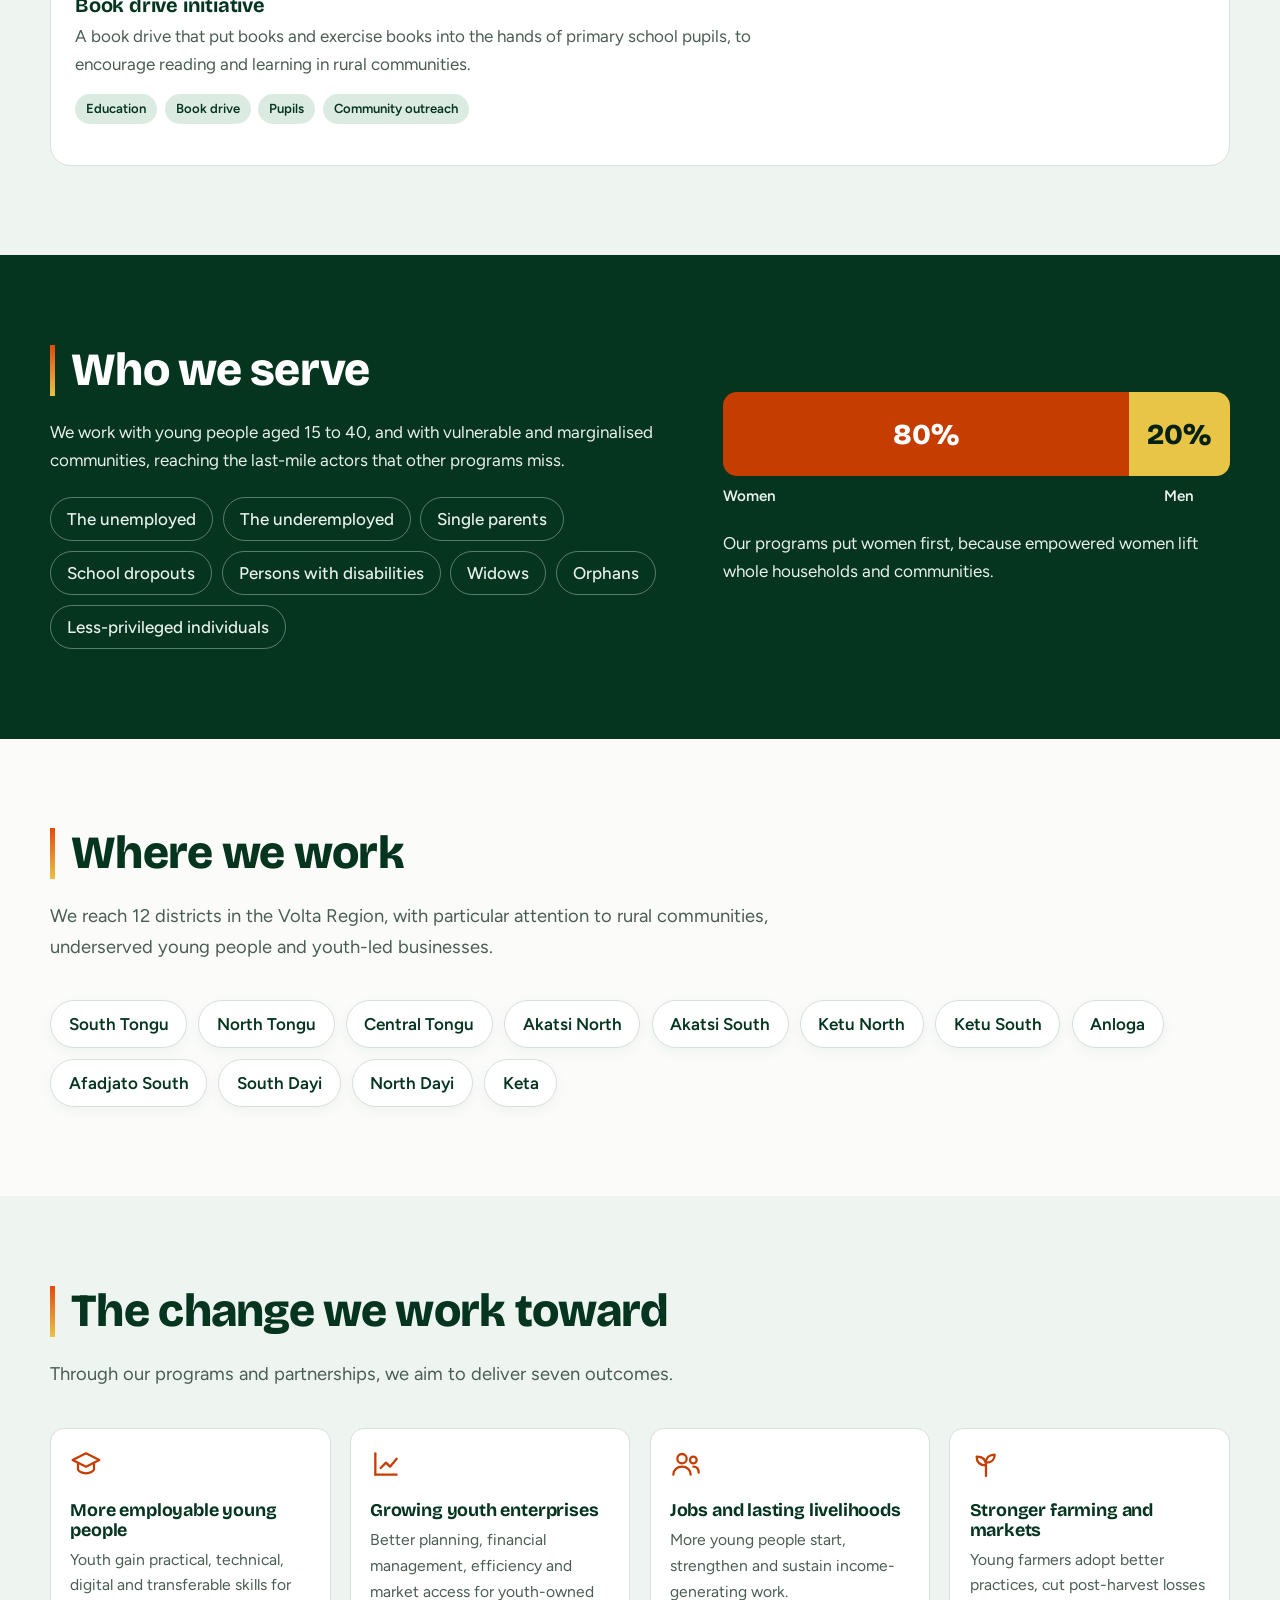
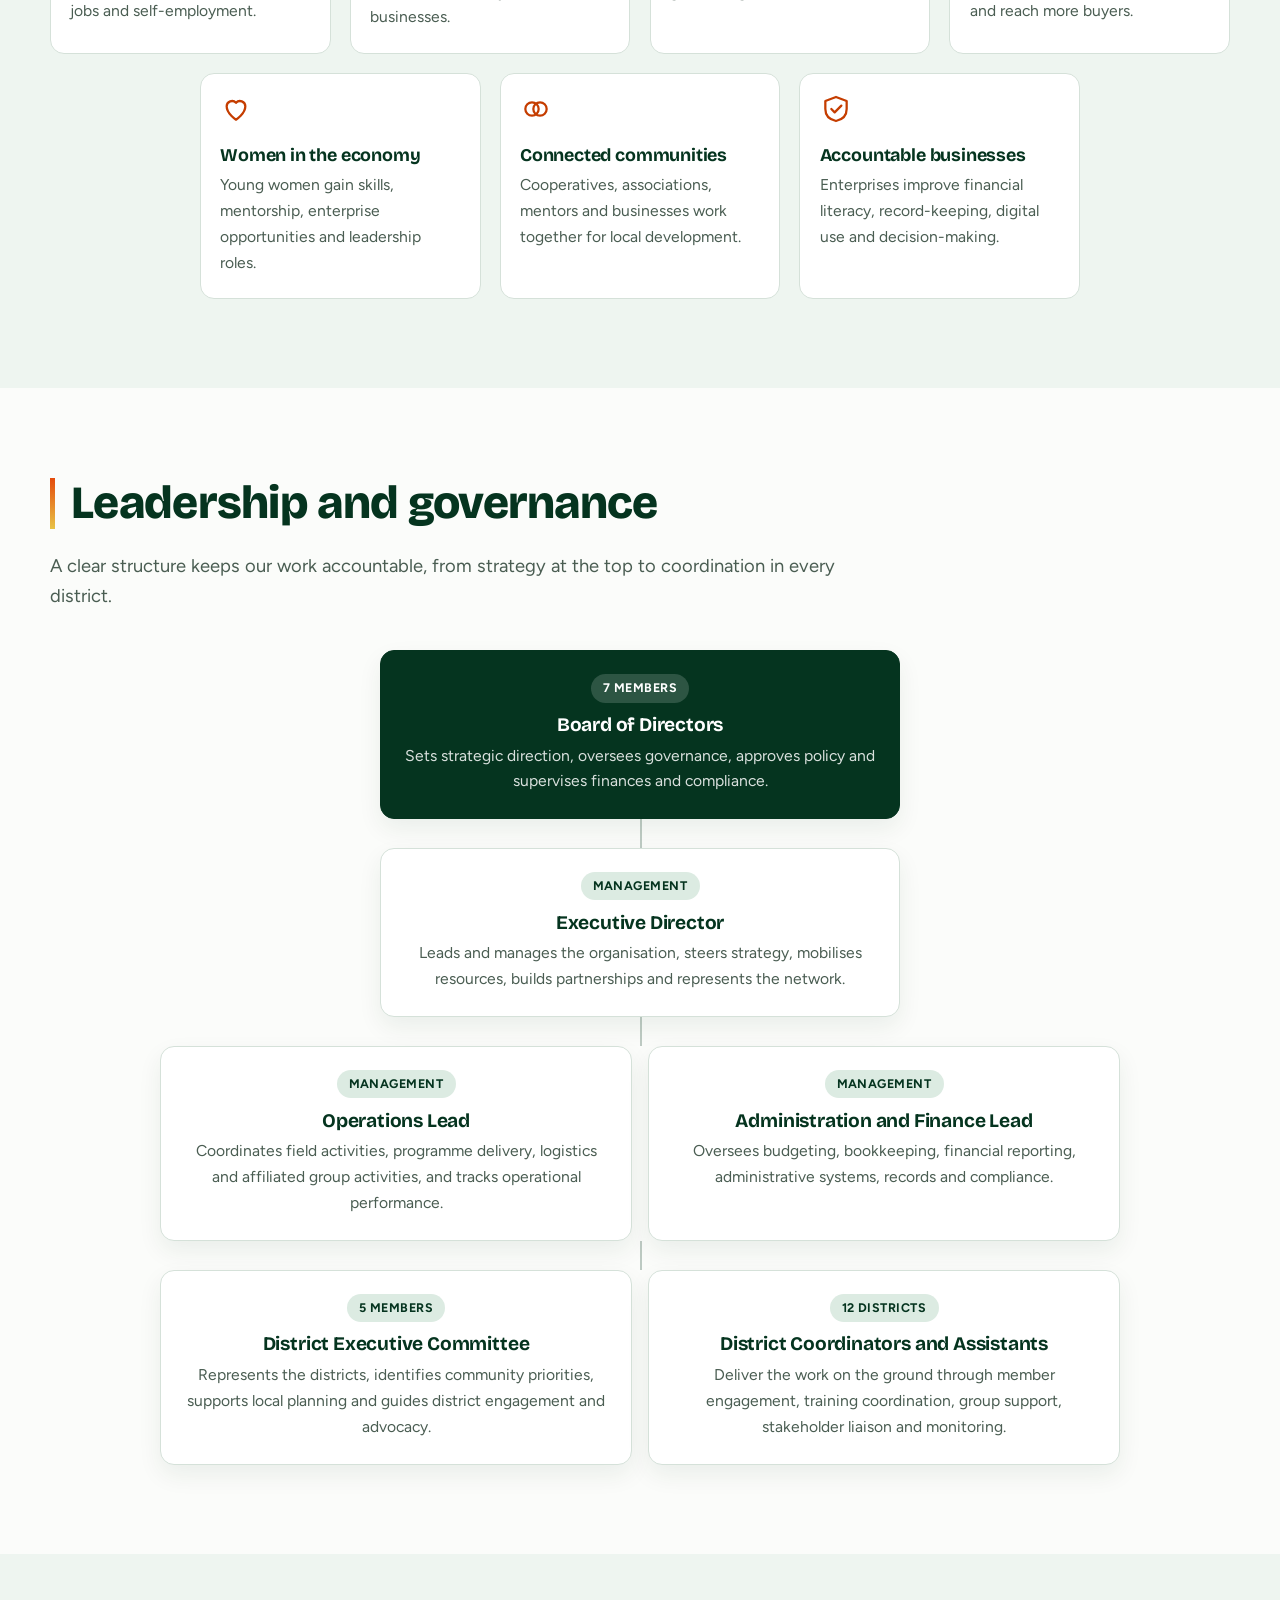
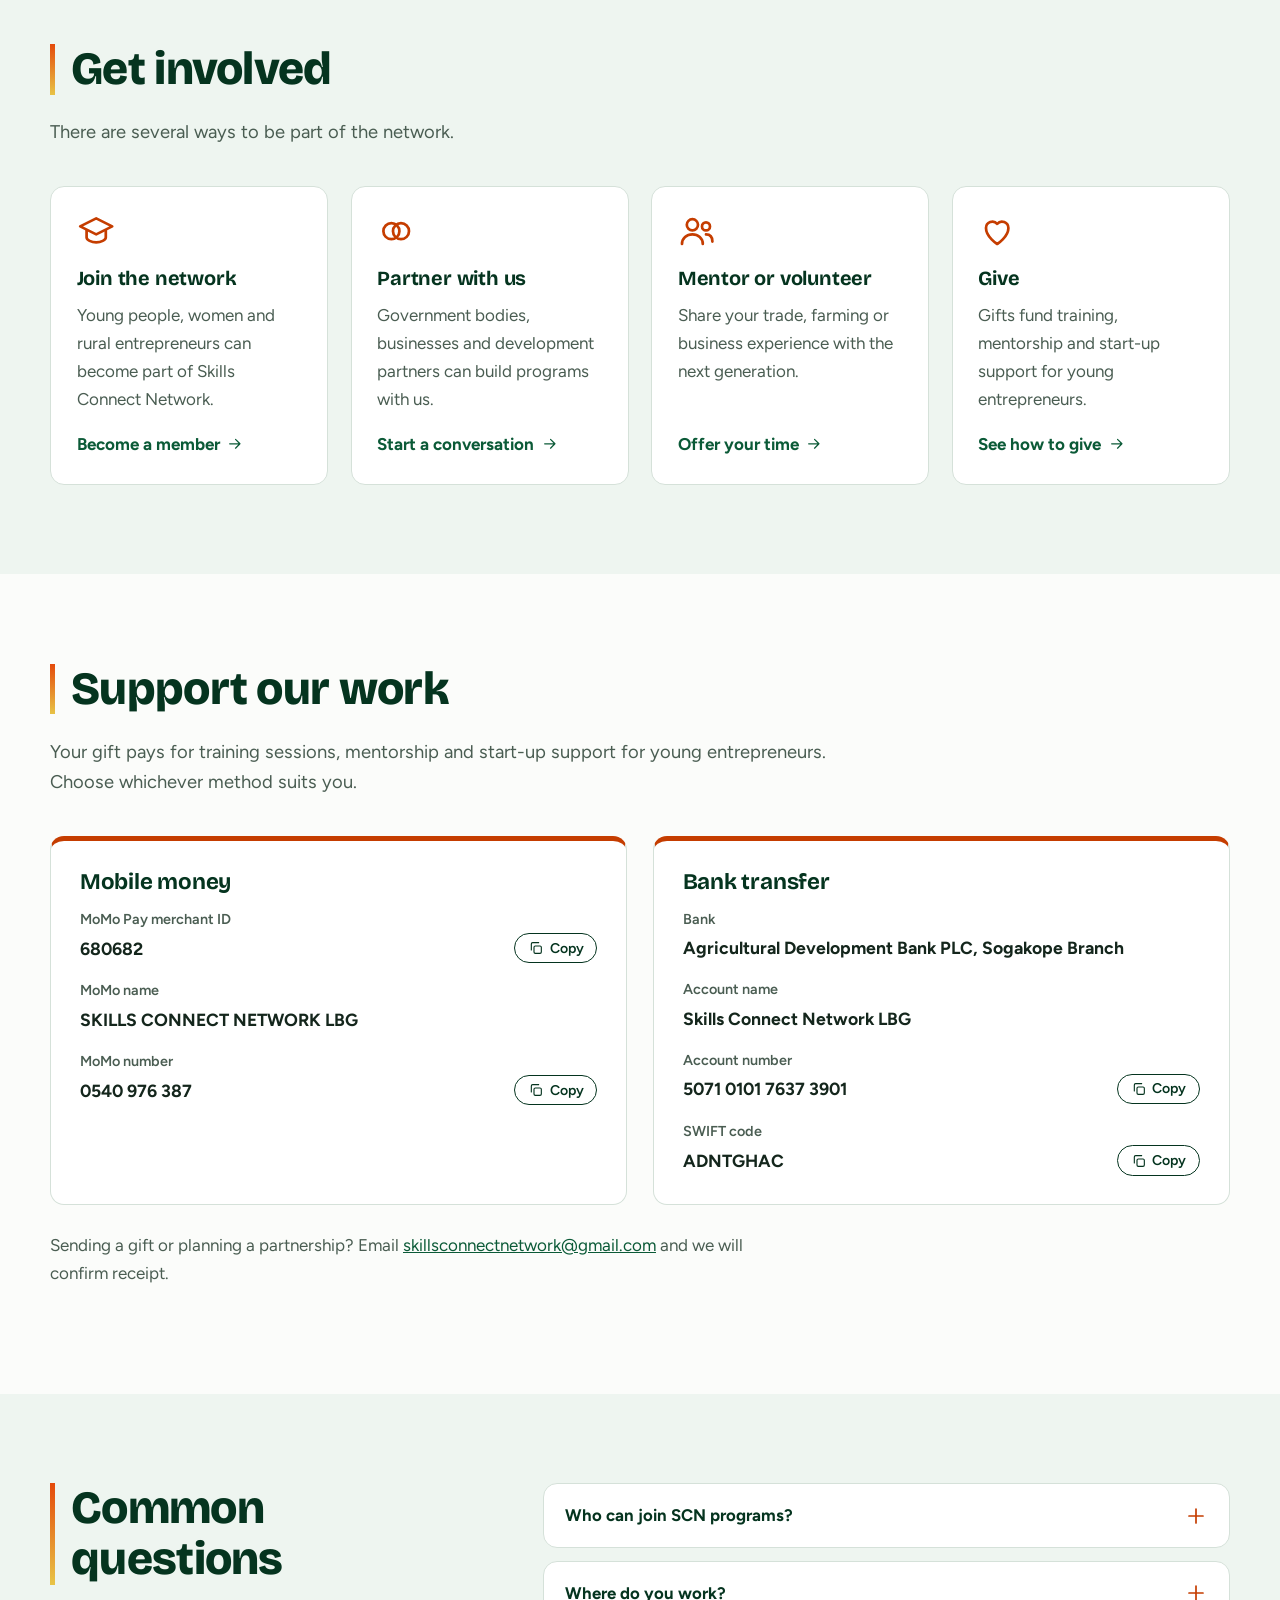
==== commit 21d94f07: "finalle" ====
--- a/skills-connect-network/index.html
+++ b/skills-connect-network/index.html
@@ -65,6 +65,7 @@
       <a href="#programs">Programs</a>
       <a href="#trainings">Trainings</a>
       <a href="#who">Who we serve</a>
+      <a href="#leadership">Leadership</a>
       <a href="#involve">Get involved</a>
       <a href="#contact">Contact</a>
       <a class="btn btn-solid nav-cta" href="#donate">Donate</a>
@@ -103,7 +104,7 @@
   <div class="facts">
     <div class="wrap facts-row">
       <p><strong>Since <span data-count="2020" data-from="2000">2020</span></strong> from community gatherings in South Tongu</p>
-      <p><strong><span data-count="11">11</span> districts</strong> across the Volta Region</p>
+      <p><strong><span data-count="12">12</span> districts</strong> across the Volta Region</p>
       <p><strong><span data-count="80">80</span>% women, 20% men</strong> in our programs</p>
       <p><strong>Based in Sogakope</strong> with partners across Ghana</p>
     </div>
@@ -112,10 +113,10 @@
 
 
 <!-- DISTRICTS MARQUEE -->
-<div class="marquee" aria-label="We reach 11 districts in the Volta Region, including South Tongu, Central Tongu, North Tongu, Keta, Anlo, Akatsi South and Ketu North">
+<div class="marquee" aria-label="We reach 12 districts in the Volta Region: South Tongu, North Tongu, Central Tongu, Akatsi North, Akatsi South, Ketu North, Ketu South, Anloga, Afadjato South, South Dayi, North Dayi and Keta">
   <div class="marquee-track" aria-hidden="true">
-    <span>South Tongu</span><span>Central Tongu</span><span>North Tongu</span><span>Keta</span><span>Anlo</span><span>Akatsi South</span><span>Ketu North</span>
-    <span>South Tongu</span><span>Central Tongu</span><span>North Tongu</span><span>Keta</span><span>Anlo</span><span>Akatsi South</span><span>Ketu North</span>
+    <span>South Tongu</span><span>North Tongu</span><span>Central Tongu</span><span>Akatsi North</span><span>Akatsi South</span><span>Ketu North</span><span>Ketu South</span><span>Anloga</span><span>Afadjato South</span><span>South Dayi</span><span>North Dayi</span><span>Keta</span>
+    <span>South Tongu</span><span>North Tongu</span><span>Central Tongu</span><span>Akatsi North</span><span>Akatsi South</span><span>Ketu North</span><span>Ketu South</span><span>Anloga</span><span>Afadjato South</span><span>South Dayi</span><span>North Dayi</span><span>Keta</span>
   </div>
 </div>
 
@@ -128,7 +129,7 @@
       <div class="sec-head"><h2>Why we started</h2></div>
       <p>In the Volta Region, many young people have energy, passion and good ideas. Too many of them reach adulthood without employable skills, business training or access to funding.</p>
       <p>Agriculture is Ghana's largest employer, yet it is often seen as unappealing, even though it can create wealth and jobs. We saw both gaps and set out to close them.</p>
-      <p>What began in 2020 as informal gatherings of farmers, artisans, skilled workers and young entrepreneurs in South Tongu is now a structured network. It offers hands-on training, mentorship, growth resources, funding and community partnerships across 11 districts of the Volta Region, including South Tongu, Central Tongu, North Tongu, Keta, Anlo, Akatsi South and Ketu North.</p>
+      <p>What began in 2020 as informal gatherings of farmers, artisans, skilled workers and young entrepreneurs in South Tongu is now a structured network. It offers hands-on training, mentorship, growth resources, funding and community partnerships across 12 districts of the Volta Region, including South Tongu, North Tongu, Central Tongu, Keta, Anloga, Akatsi, Ketu and the Dayi and Afadjato South districts.</p>
     </div>
     <div class="about-side">
       <figure class="about-photo">
@@ -198,6 +199,7 @@
         <div><dt>Skills development</dt><dd>Vocational, technical and practical training that follows market demand and industry standards.</dd></div>
         <div><dt>Women empowerment</dt><dd>Targeted work on gender equity, women-led enterprises and economic independence.</dd></div>
         <div><dt>Capacity building and training</dt><dd>Workshops, mentoring sessions and masterclasses for individuals and organisations.</dd></div>
+        <div><dt>Youth leadership and personal development</dt><dd>Mentorship on responsible leadership, civic participation, ethical decisions and teamwork for life at work and in the community.</dd></div>
       </dl>
     </div>
 
@@ -211,6 +213,7 @@
       <dl class="pillar-list">
         <div><dt>Agribusiness development</dt><dd>Support for agricultural entrepreneurs and smallholders through value-chain growth, modern practices and market links.</dd></div>
         <div><dt>Business incubation</dt><dd>Mentorship, infrastructure and strategic guidance for early-stage enterprises and startups.</dd></div>
+        <div><dt>Small business development</dt><dd>Support for existing micro and youth-owned businesses with formalisation, planning, branding and marketing.</dd></div>
         <div><dt>Market development</dt><dd>Trade links, access to new consumers and stronger local distribution channels.</dd></div>
       </dl>
     </div>
@@ -228,6 +231,21 @@
         <div><dt>Data management assistance</dt><dd>Helping ventures capture, organise and analyse data for better decisions and impact reporting.</dd></div>
       </dl>
     </div>
+  </div>
+</section>
+
+<!-- AFFILIATED GROUPS -->
+<section class="section section-tint" id="affiliates">
+  <div class="wrap">
+    <div class="sec-head"><h2>Affiliated groups and cooperatives</h2></div>
+    <p class="sec-intro">Skills Connect Network works through affiliated groups that build specialised skills, collective enterprise and stronger representation for their members.</p>
+    <ul class="values centered c3">
+      <li><svg class="ic"><use href="#i-sprout"/></svg><h3>AgriConnect Co-operative</h3><p>Supports farmers with collective input buying, group financing pathways and aggregated crop marketing.</p></li>
+      <li><svg class="ic"><use href="#i-cap"/></svg><h3>Fashion Craft Society</h3><p>Builds skills in garment production, fashion design, textile crafts, product quality and creative business.</p></li>
+      <li><svg class="ic"><use href="#i-sprout"/></svg><h3>Lower Volta Vegetable Farmers Association</h3><p>Helps vegetable farmers with climate-smart production, irrigation, post-harvest care, collective marketing and reliable buyers.</p></li>
+      <li><svg class="ic"><use href="#i-shield"/></svg><h3>South Tongu Electricians Association</h3><p>Promotes electrical safety, service standards, fair pricing, certification pathways and access to larger contracts.</p></li>
+      <li><svg class="ic"><use href="#i-heart"/></svg><h3>South Tongu Cooperative Potters Society</h3><p>Supports potters, especially rural women, with better production methods, equipment, finishing, packaging and markets.</p></li>
+    </ul>
   </div>
 </section>
 
@@ -348,7 +366,7 @@
   <div class="wrap who-grid">
     <div>
       <div class="sec-head"><h2>Who we serve</h2></div>
-      <p>We work for vulnerable and marginalised communities, reaching the last-mile actors that other programs miss.</p>
+      <p>We work with young people aged 15 to 40, and with vulnerable and marginalised communities, reaching the last-mile actors that other programs miss.</p>
       <ul class="groups">
         <li>The unemployed</li>
         <li>The underemployed</li>
@@ -368,6 +386,56 @@
   </div>
 </section>
 
+
+<!-- WHERE WE WORK -->
+<section class="section" id="where">
+  <div class="wrap">
+    <div class="sec-head"><h2>Where we work</h2></div>
+    <p class="sec-intro">We reach 12 districts in the Volta Region, with particular attention to rural communities, underserved young people and youth-led businesses.</p>
+    <ul class="district-chips"><li>South Tongu</li><li>North Tongu</li><li>Central Tongu</li><li>Akatsi North</li><li>Akatsi South</li><li>Ketu North</li><li>Ketu South</li><li>Anloga</li><li>Afadjato South</li><li>South Dayi</li><li>North Dayi</li><li>Keta</li></ul>
+  </div>
+</section>
+
+<!-- IMPACT -->
+<section class="section section-tint" id="impact">
+  <div class="wrap">
+    <div class="sec-head"><h2>The change we work toward</h2></div>
+    <p class="sec-intro">Through our programs and partnerships, we aim to deliver seven outcomes.</p>
+    <ul class="values centered c4">
+      <li><svg class="ic"><use href="#i-cap"/></svg><h3>More employable young people</h3><p>Youth gain practical, technical, digital and transferable skills for jobs and self-employment.</p></li>
+      <li><svg class="ic"><use href="#i-chart"/></svg><h3>Growing youth enterprises</h3><p>Better planning, financial management, efficiency and market access for youth-owned businesses.</p></li>
+      <li><svg class="ic"><use href="#i-users"/></svg><h3>Jobs and lasting livelihoods</h3><p>More young people start, strengthen and sustain income-generating work.</p></li>
+      <li><svg class="ic"><use href="#i-sprout"/></svg><h3>Stronger farming and markets</h3><p>Young farmers adopt better practices, cut post-harvest losses and reach more buyers.</p></li>
+      <li><svg class="ic"><use href="#i-heart"/></svg><h3>Women in the economy</h3><p>Young women gain skills, mentorship, enterprise opportunities and leadership roles.</p></li>
+      <li><svg class="ic"><use href="#i-link"/></svg><h3>Connected communities</h3><p>Cooperatives, associations, mentors and businesses work together for local development.</p></li>
+      <li><svg class="ic"><use href="#i-shield"/></svg><h3>Accountable businesses</h3><p>Enterprises improve financial literacy, record-keeping, digital use and decision-making.</p></li>
+    </ul>
+  </div>
+</section>
+
+<!-- LEADERSHIP -->
+<section class="section" id="leadership">
+  <div class="wrap">
+    <div class="sec-head"><h2>Leadership and governance</h2></div>
+    <p class="sec-intro">A clear structure keeps our work accountable, from strategy at the top to coordination in every district.</p>
+    <div class="gov">
+      <div class="gov-tier one">
+        <article class="gov-card top"><span class="gov-tag">7 members</span><h3>Board of Directors</h3><p>Sets strategic direction, oversees governance, approves policy and supervises finances and compliance.</p></article>
+      </div>
+      <div class="gov-tier one">
+        <article class="gov-card"><span class="gov-tag">Management</span><h3>Executive Director</h3><p>Leads and manages the organisation, steers strategy, mobilises resources, builds partnerships and represents the network.</p></article>
+      </div>
+      <div class="gov-tier two">
+        <article class="gov-card"><span class="gov-tag">Management</span><h3>Operations Lead</h3><p>Coordinates field activities, programme delivery, logistics and affiliated group activities, and tracks operational performance.</p></article>
+        <article class="gov-card"><span class="gov-tag">Management</span><h3>Administration and Finance Lead</h3><p>Oversees budgeting, bookkeeping, financial reporting, administrative systems, records and compliance.</p></article>
+      </div>
+      <div class="gov-tier two">
+        <article class="gov-card"><span class="gov-tag">5 members</span><h3>District Executive Committee</h3><p>Represents the districts, identifies community priorities, supports local planning and guides district engagement and advocacy.</p></article>
+        <article class="gov-card"><span class="gov-tag">12 districts</span><h3>District Coordinators and Assistants</h3><p>Deliver the work on the ground through member engagement, training coordination, group support, stakeholder liaison and monitoring.</p></article>
+      </div>
+    </div>
+  </div>
+</section>
 
 <!-- GET INVOLVED -->
 <section class="section section-tint" id="involve">
@@ -430,7 +498,7 @@
     </div>
     <div class="faq">
       <details><summary>Who can join SCN programs?<svg class="ic"><use href="#i-plus"/></svg></summary><p>Our programs are open to youth and women, with a focus on last-mile actors: the unemployed and underemployed, single parents, school dropouts, persons with disabilities, widows, orphans and less-privileged people.</p></details>
-      <details><summary>Where do you work?<svg class="ic"><use href="#i-plus"/></svg></summary><p>We are headquartered in Sogakope and reach youth in 11 districts of the Volta Region, including South Tongu, Central Tongu, North Tongu, Keta, Anlo, Akatsi South and Ketu North.</p></details>
+      <details><summary>Where do you work?<svg class="ic"><use href="#i-plus"/></svg></summary><p>We are headquartered in Sogakope and reach youth in 12 districts of the Volta Region, including South Tongu, North Tongu, Central Tongu, Keta, Anloga, Akatsi, Ketu and the Dayi and Afadjato South districts.</p></details>
       <details><summary>What kinds of training do you offer?<svg class="ic"><use href="#i-plus"/></svg></summary><p>Recent sessions covered gari production and food safety, business development and financial management, pottery and souvenir making, and contract farming. We also run financial literacy, investment readiness and data management support.</p></details>
       <details><summary>How can my organisation partner with SCN?<svg class="ic"><use href="#i-plus"/></svg></summary><p>We build community-led partnerships with local leaders, government, the private sector and development partners. Email skillsconnectnetwork@gmail.com or message us on WhatsApp and we will respond.</p></details>
       <details><summary>How is my donation used?<svg class="ic"><use href="#i-plus"/></svg></summary><p>Donations support our training, mentorship and enterprise programs. We keep strict standards of financial accountability and transparency across every project.</p></details>
@@ -485,6 +553,7 @@
       <a href="#about">About</a>
       <a href="#programs">Programs</a>
       <a href="#trainings">Trainings</a>
+      <a href="#leadership">Leadership</a>
       <a href="#involve">Get involved</a>
       <a href="#donate">Donate</a>
     </nav>
--- a/skills-connect-network/css/upgrade.css
+++ b/skills-connect-network/css/upgrade.css
@@ -126,3 +126,31 @@
 .gallery.tiles.tiles-feature .g-item:first-child{grid-column:span 2;aspect-ratio:auto}
 @media (max-width:900px){.gallery.tiles.tiles-feature{grid-template-columns:repeat(4,1fr)}}
 @media (max-width:560px){.gallery.tiles.tiles-feature{grid-template-columns:repeat(2,1fr)}}
+
+/* Where we work: district chips */
+.district-chips{list-style:none;margin:1.6rem 0 0;padding:0;display:flex;flex-wrap:wrap;gap:.7rem}
+.district-chips li{background:#fff;border:1px solid var(--line);border-radius:999px;padding:.55rem 1.1rem;font-weight:600;color:var(--green-900);box-shadow:0 4px 12px rgba(5,52,31,.05)}
+
+/* Leadership and governance */
+.gov{display:grid;gap:1.8rem;max-width:960px;margin:2.2rem auto 0}
+.gov-tier{display:grid;gap:1rem;position:relative}
+.gov-tier.two{grid-template-columns:repeat(2,1fr)}
+.gov-tier.one{max-width:520px;width:100%;margin-inline:auto}
+.gov-tier+.gov-tier::before{content:"";position:absolute;left:50%;top:-1.8rem;height:1.8rem;width:2px;background:var(--green-900);opacity:.25}
+.gov-card{background:#fff;border:1px solid var(--line);border-radius:var(--radius);padding:1.3rem 1.4rem 1.5rem;box-shadow:0 10px 24px rgba(5,52,31,.07);text-align:center}
+.gov-card.top{background:var(--green-900);border-color:var(--green-900);color:#fff}
+.gov-card.top p{color:rgba(255,255,255,.85)}
+.gov-card.top .gov-tag{background:rgba(255,255,255,.16);color:#fff}
+.gov-tag{display:inline-block;font-size:.78rem;font-weight:700;letter-spacing:.04em;text-transform:uppercase;background:var(--green-100);color:var(--green-900);border-radius:999px;padding:.25rem .75rem;margin-bottom:.7rem}
+.gov-card h3{font-size:1.2rem;margin:0 0 .4em}
+.gov-card p{margin:0;color:var(--muted);font-size:.98rem}
+@media (max-width:700px){.gov-tier.two{grid-template-columns:1fr}.gov-tier+.gov-tier::before{display:none}}
+.gov-card.top h3{color:#fff}
+
+/* Centered card rows so odd counts never leave an orphan on the left */
+.values.centered{display:flex;flex-wrap:wrap;justify-content:center;gap:1.2rem}
+.values.centered li{flex:0 1 260px}
+.values.centered.c3 li{flex-basis:calc((100% - 2.4rem)/3)}
+.values.centered.c4 li{flex-basis:calc((100% - 3.6rem)/4)}
+@media (max-width:900px){.values.centered.c3 li,.values.centered.c4 li{flex-basis:calc((100% - 1.2rem)/2)}}
+@media (max-width:560px){.values.centered.c3 li,.values.centered.c4 li{flex-basis:100%}}
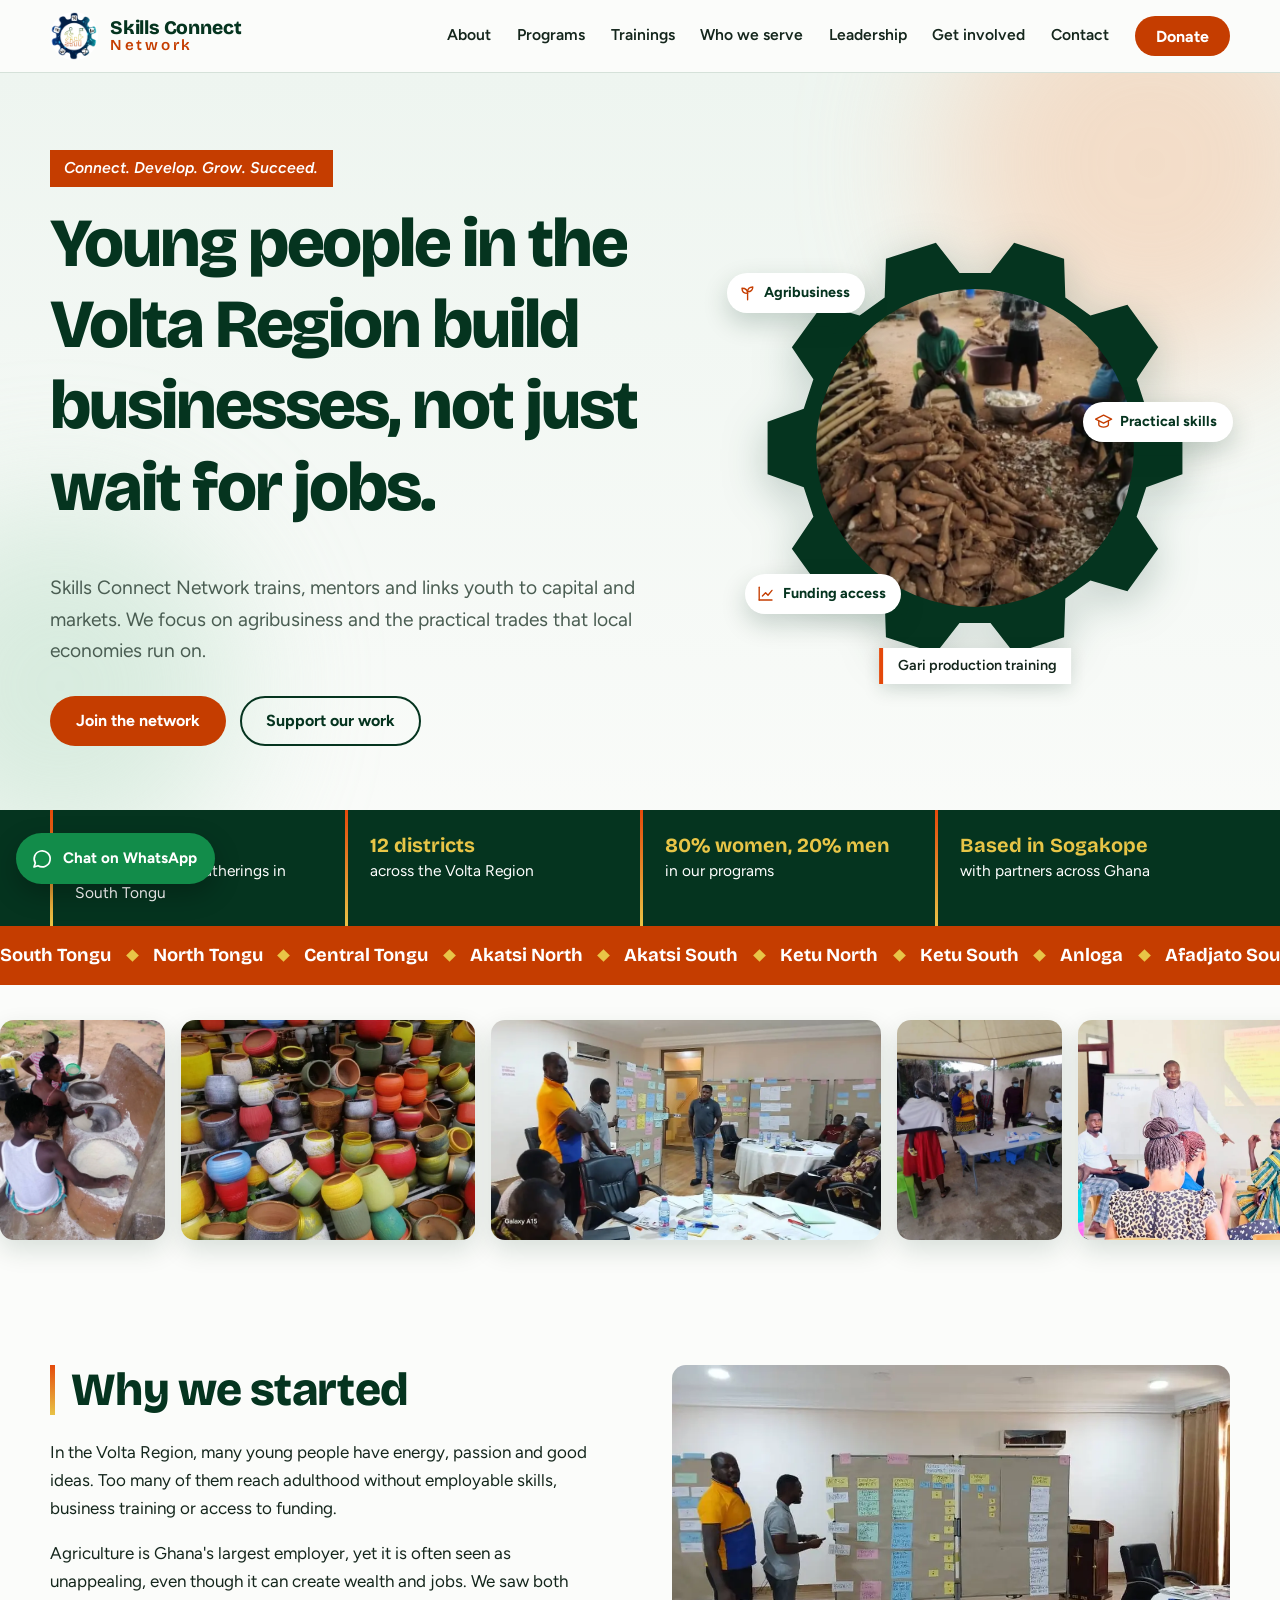
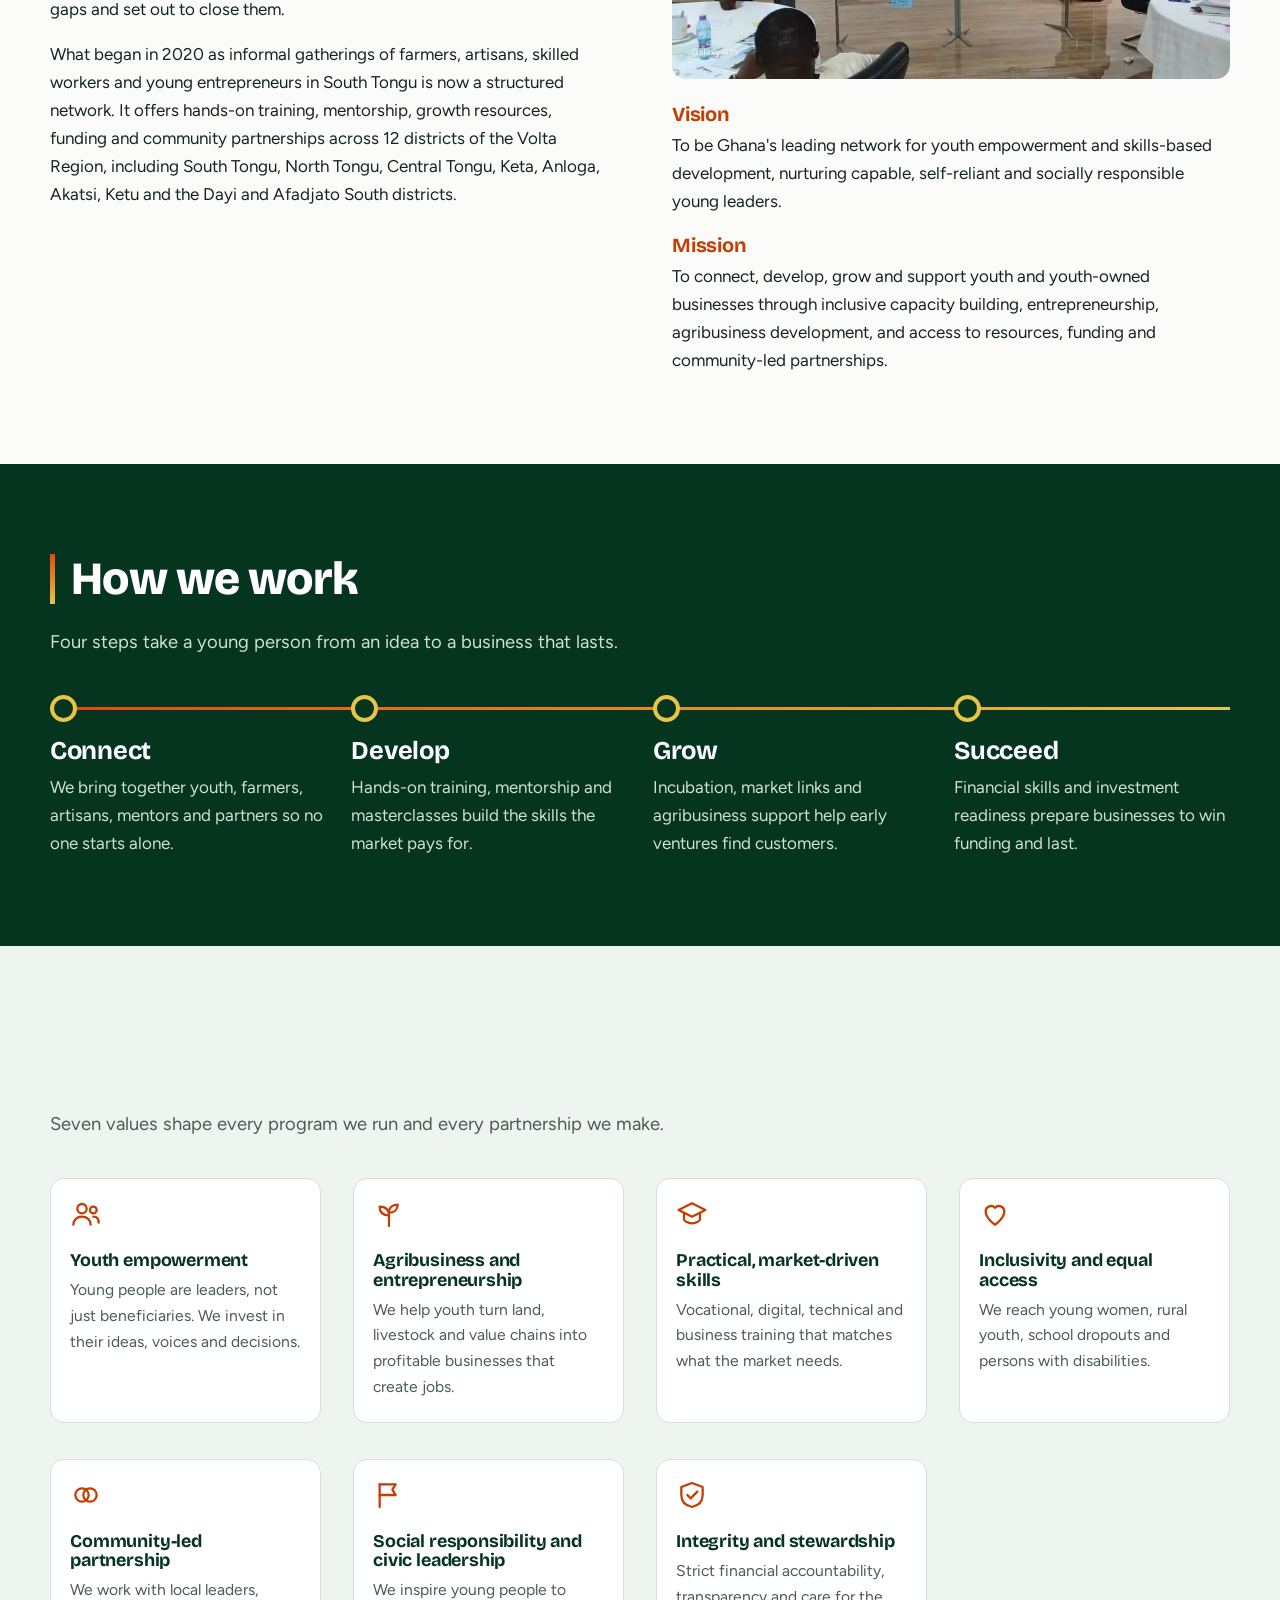
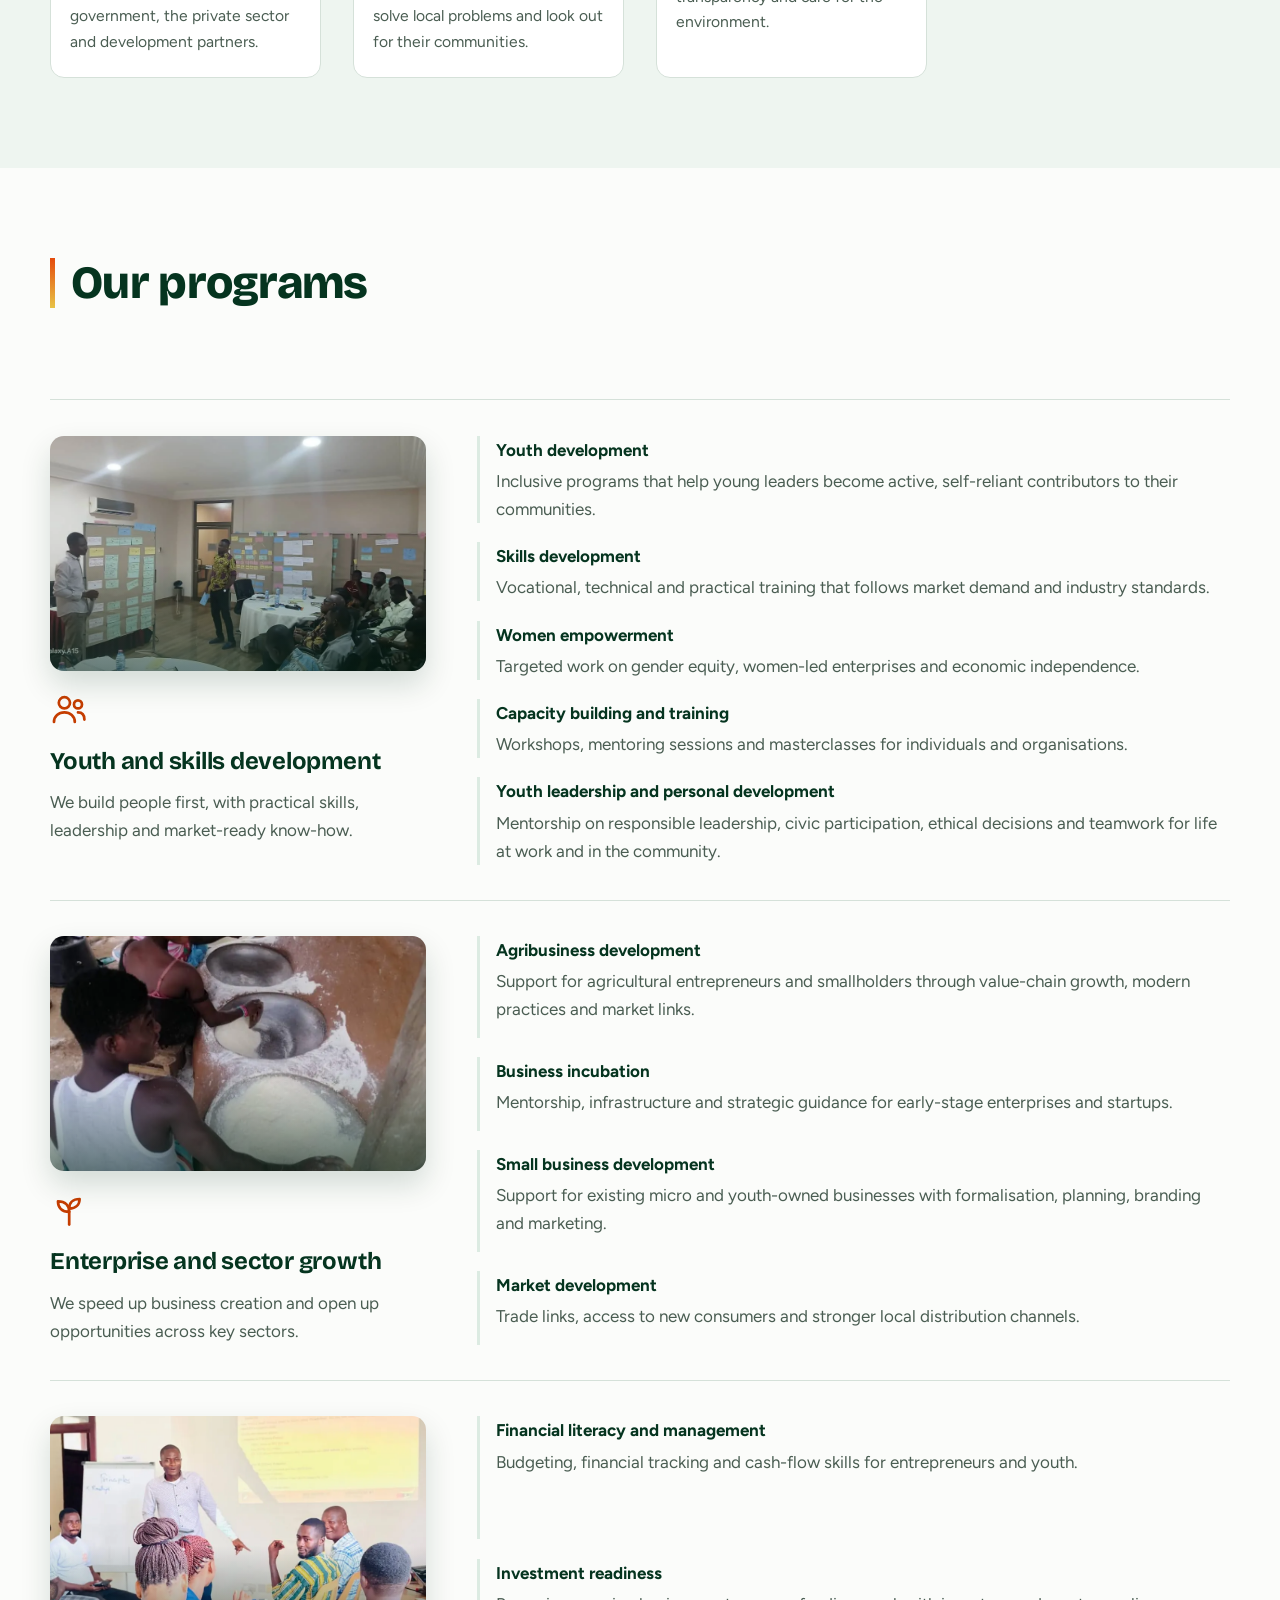
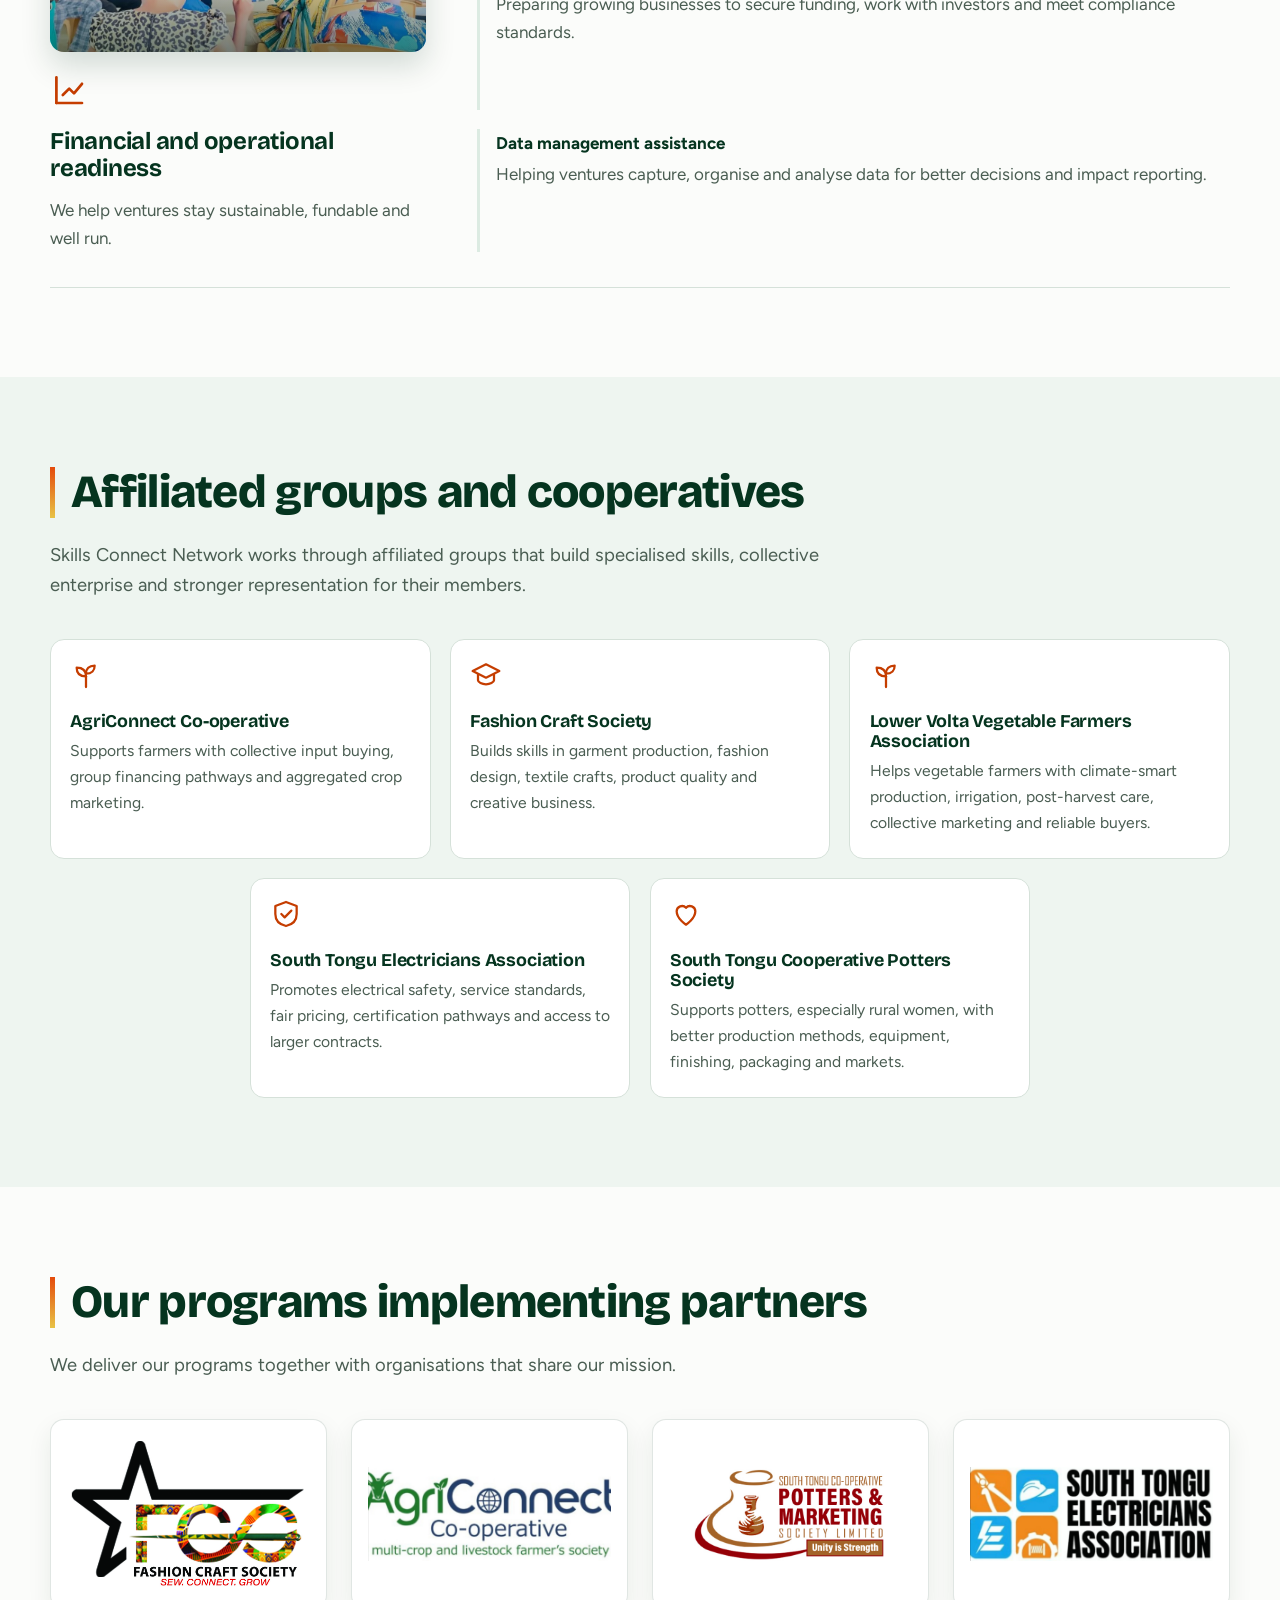
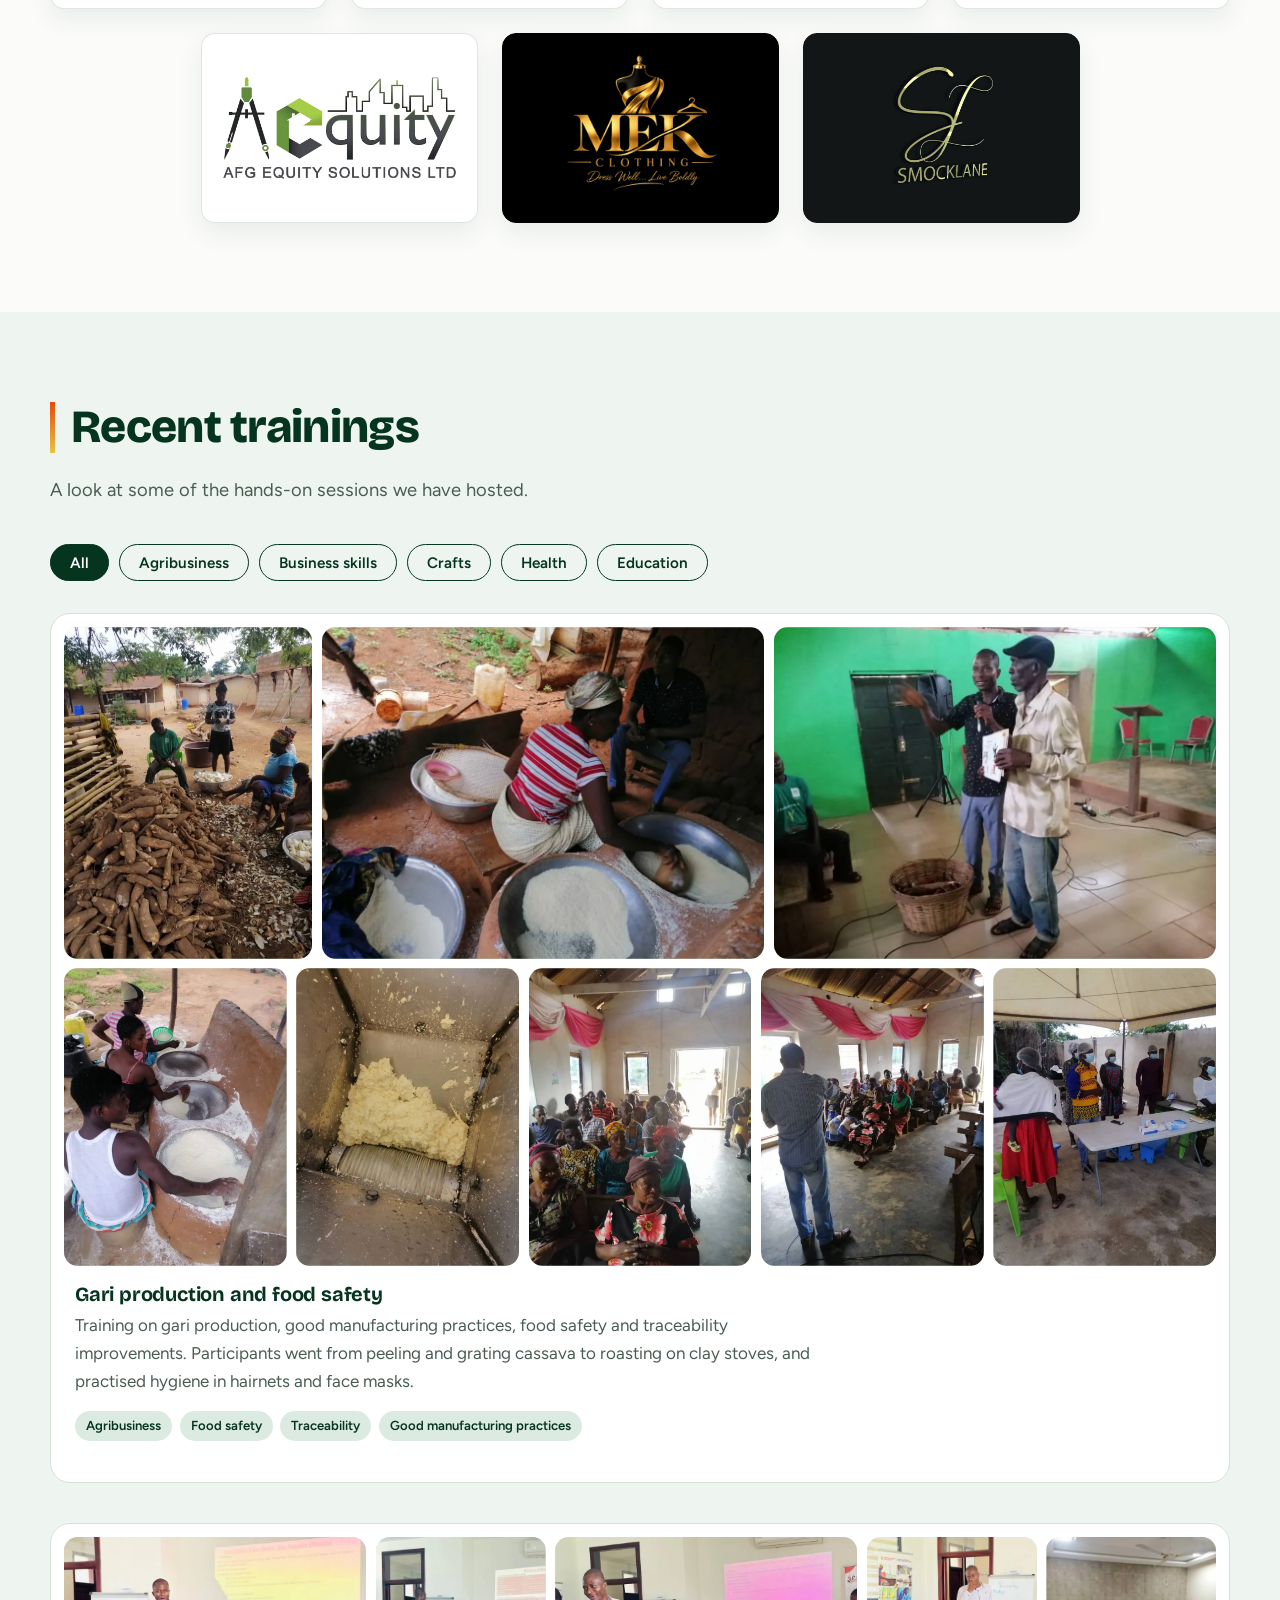
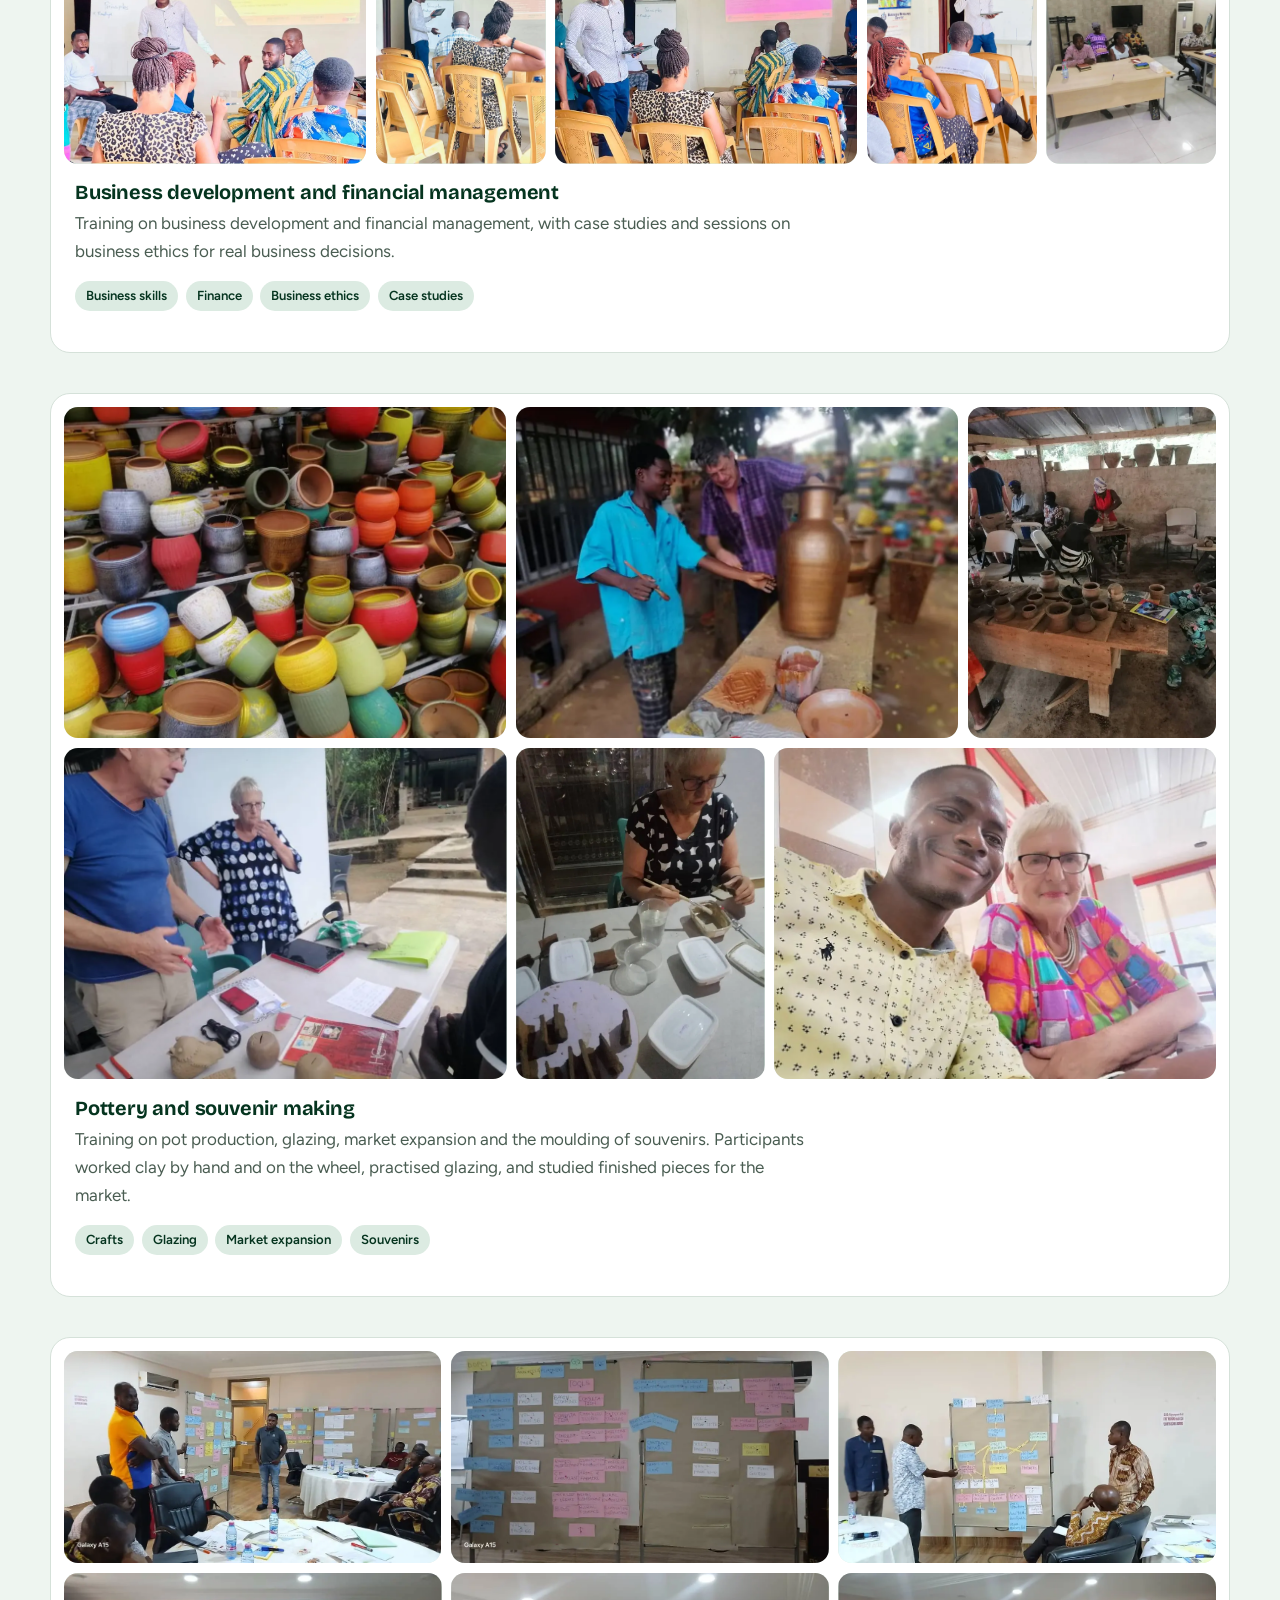
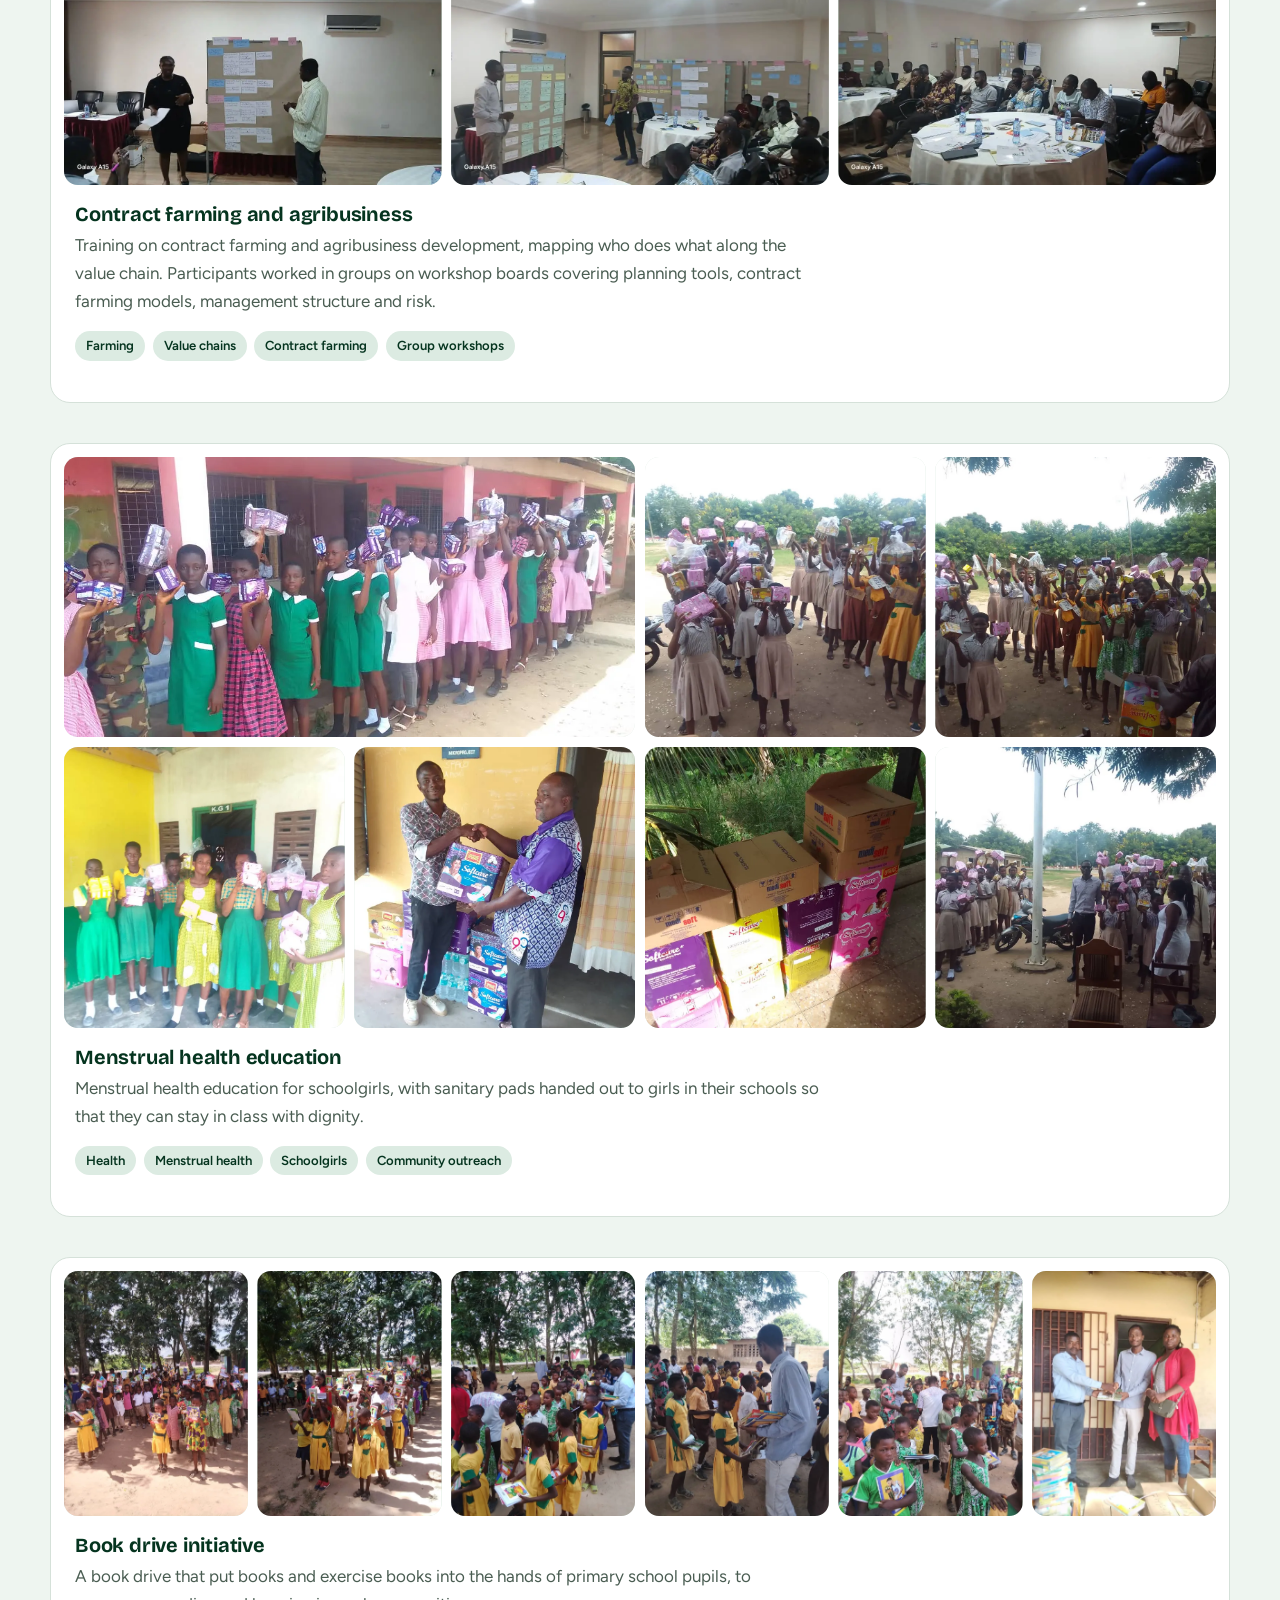
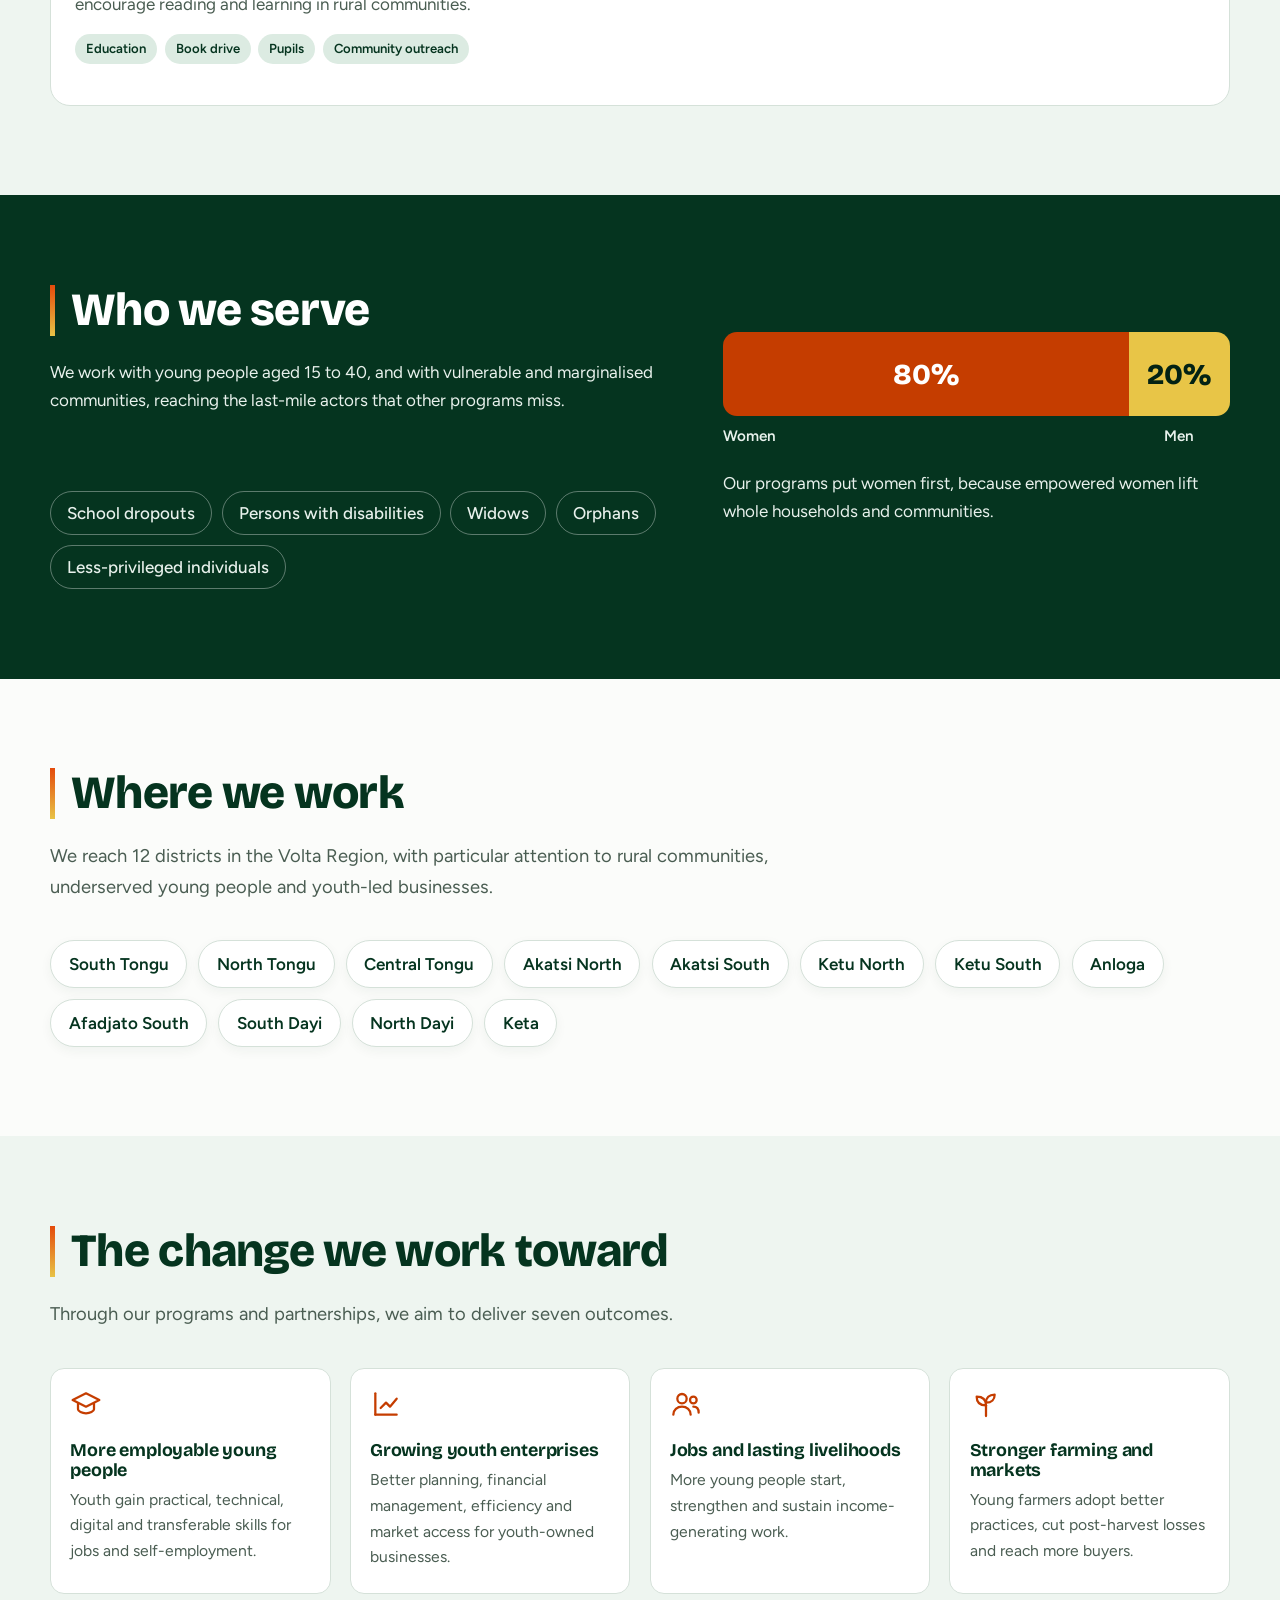
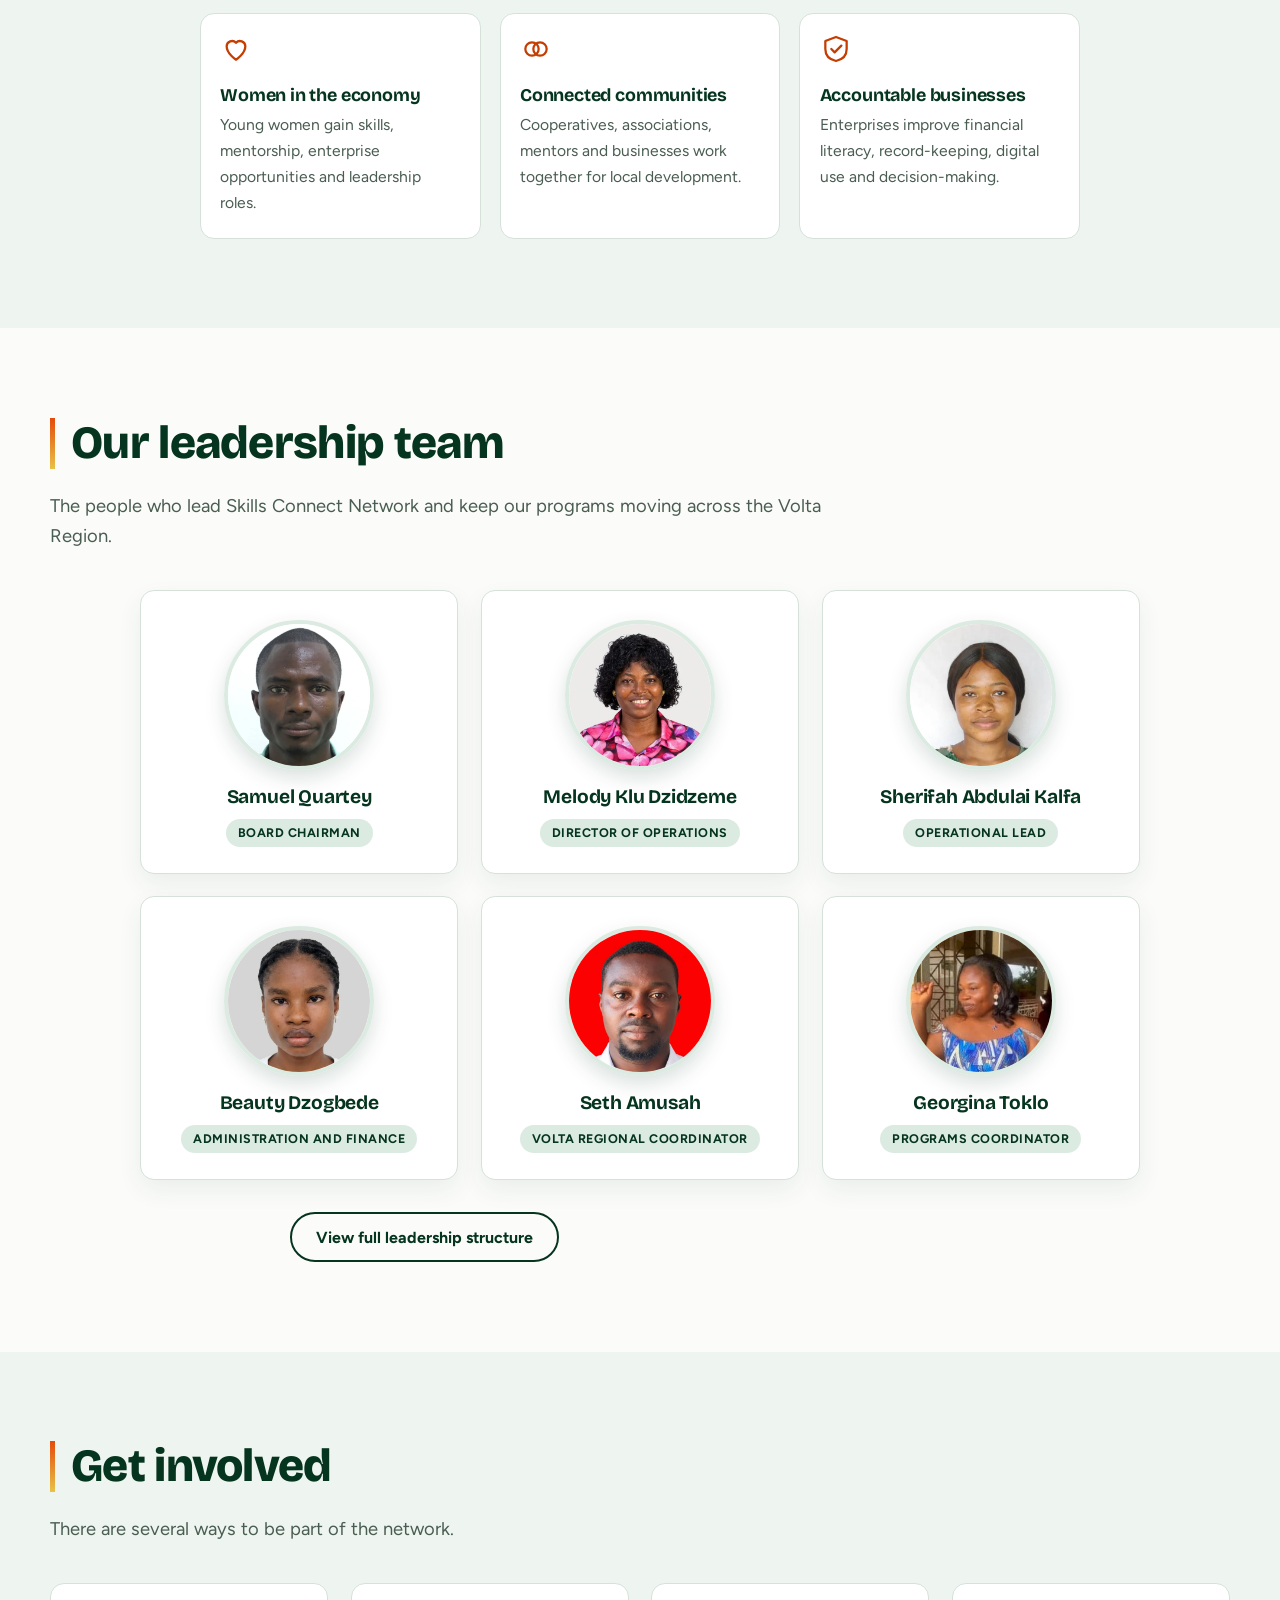
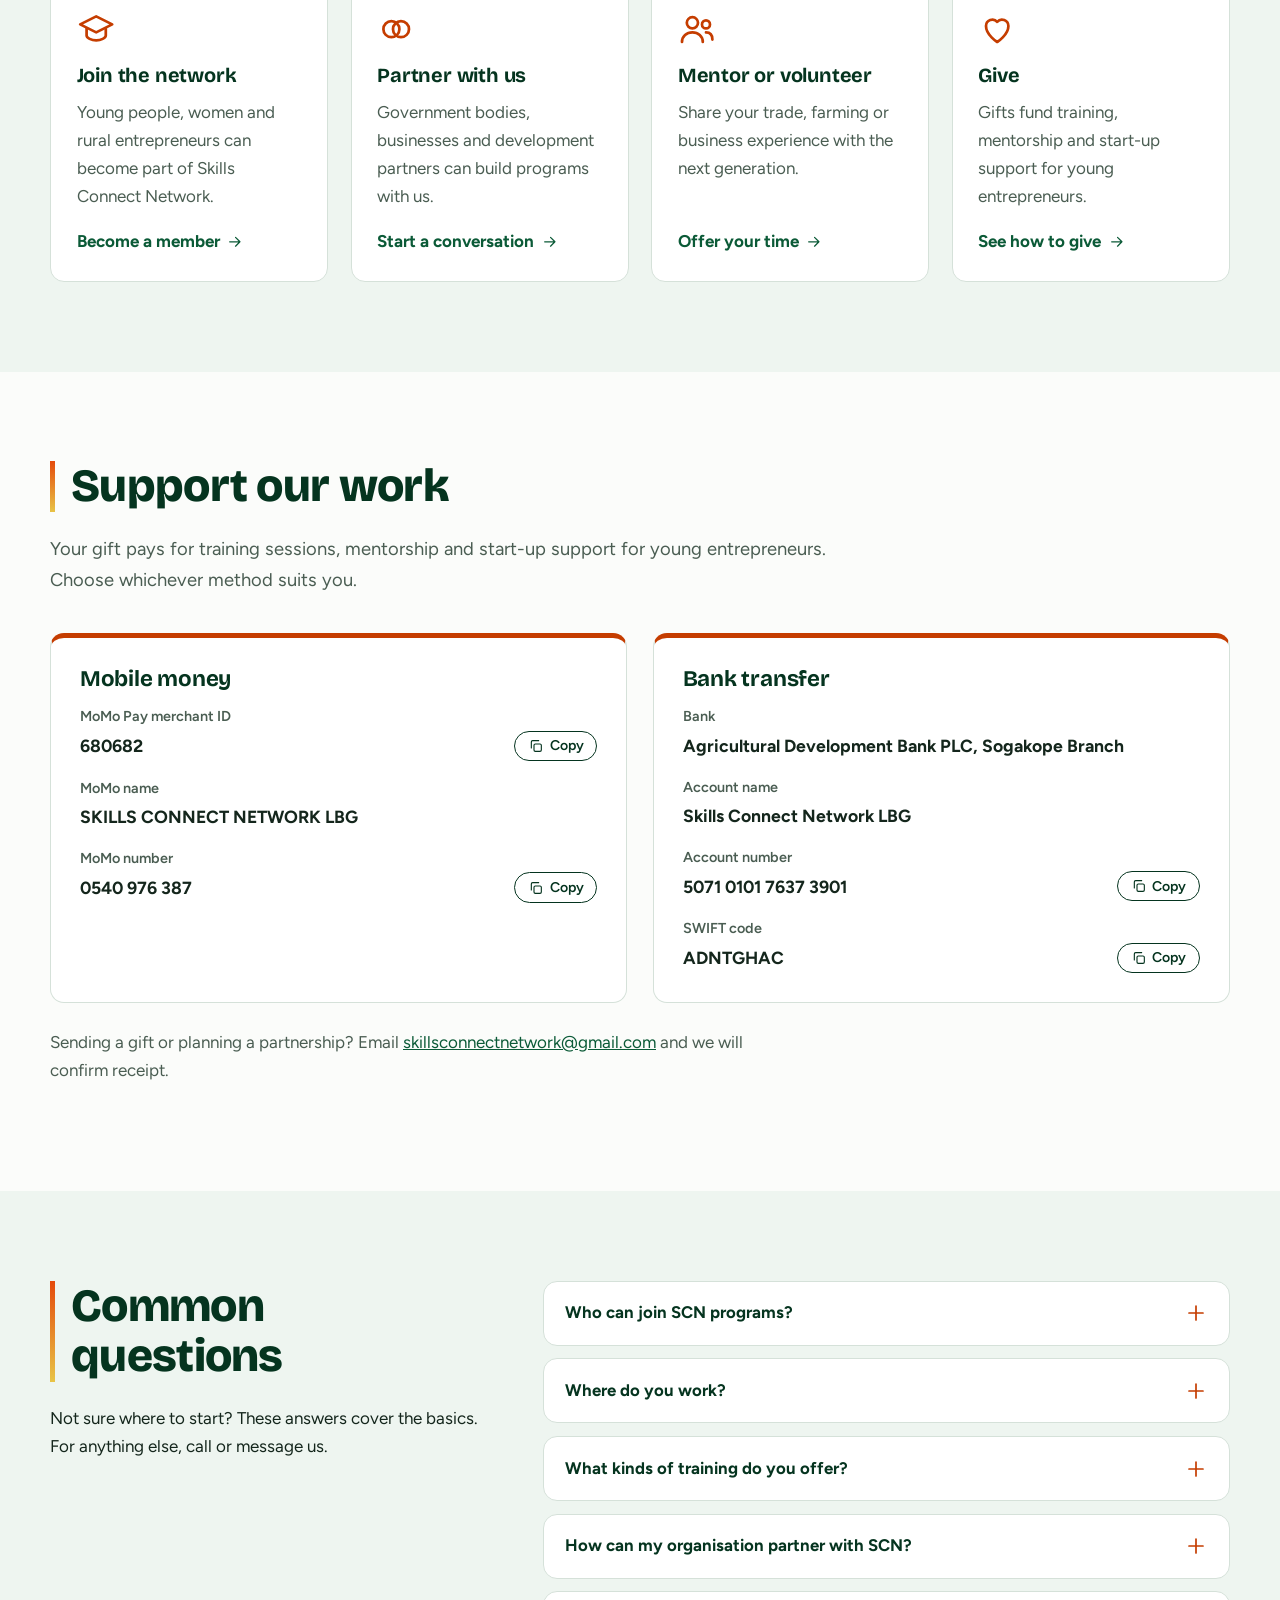
==== commit ae13df15: "skills connect" ====
--- a/skills-connect-network/index.html
+++ b/skills-connect-network/index.html
@@ -65,7 +65,7 @@
       <a href="#programs">Programs</a>
       <a href="#trainings">Trainings</a>
       <a href="#who">Who we serve</a>
-      <a href="#leadership">Leadership</a>
+      <a href="leadership.html">Leadership</a>
       <a href="#involve">Get involved</a>
       <a href="#contact">Contact</a>
       <a class="btn btn-solid nav-cta" href="#donate">Donate</a>
@@ -261,6 +261,7 @@
       <li><img src="assets/images/partner-south-tongu-electricians.png" width="1080" height="415" alt="South Tongu Electricians Association logo" loading="lazy"></li>
       <li><img src="assets/images/partner-afg-equity-solutions.png" width="909" height="419" alt="AFG Equity Solutions Ltd logo" loading="lazy"></li>
       <li class="dark"><img src="assets/images/partner-mek-clothing.jpg" width="800" height="800" alt="MEK Clothing logo: Dress well, live boldly" loading="lazy"></li>
+      <li class="dark smocklane"><img src="assets/images/partner-smocklane.jpg" width="800" height="600" alt="Smocklane logo" loading="lazy"></li>
     </ul>
   </div>
 </section>
@@ -416,24 +417,17 @@
 <!-- LEADERSHIP -->
 <section class="section" id="leadership">
   <div class="wrap">
-    <div class="sec-head"><h2>Leadership and governance</h2></div>
-    <p class="sec-intro">A clear structure keeps our work accountable, from strategy at the top to coordination in every district.</p>
-    <div class="gov">
-      <div class="gov-tier one">
-        <article class="gov-card top"><span class="gov-tag">7 members</span><h3>Board of Directors</h3><p>Sets strategic direction, oversees governance, approves policy and supervises finances and compliance.</p></article>
-      </div>
-      <div class="gov-tier one">
-        <article class="gov-card"><span class="gov-tag">Management</span><h3>Executive Director</h3><p>Leads and manages the organisation, steers strategy, mobilises resources, builds partnerships and represents the network.</p></article>
-      </div>
-      <div class="gov-tier two">
-        <article class="gov-card"><span class="gov-tag">Management</span><h3>Operations Lead</h3><p>Coordinates field activities, programme delivery, logistics and affiliated group activities, and tracks operational performance.</p></article>
-        <article class="gov-card"><span class="gov-tag">Management</span><h3>Administration and Finance Lead</h3><p>Oversees budgeting, bookkeeping, financial reporting, administrative systems, records and compliance.</p></article>
-      </div>
-      <div class="gov-tier two">
-        <article class="gov-card"><span class="gov-tag">5 members</span><h3>District Executive Committee</h3><p>Represents the districts, identifies community priorities, supports local planning and guides district engagement and advocacy.</p></article>
-        <article class="gov-card"><span class="gov-tag">12 districts</span><h3>District Coordinators and Assistants</h3><p>Deliver the work on the ground through member engagement, training coordination, group support, stakeholder liaison and monitoring.</p></article>
-      </div>
-    </div>
+    <div class="sec-head"><h2>Our leadership team</h2></div>
+    <p class="sec-intro">The people who lead Skills Connect Network and keep our programs moving across the Volta Region.</p>
+    <ul class="team">
+      <li class="gov-card person"><img class="gov-photo" src="assets/images/leader-samuel-quartey.webp" width="480" height="480" alt="Portrait of Samuel Quartey" loading="lazy"><h3>Samuel Quartey</h3><span class="gov-tag">Board Chairman</span></li>
+      <li class="gov-card person"><img class="gov-photo" src="assets/images/leader-melody-klu-dzidzeme.webp" width="480" height="480" alt="Portrait of Melody Klu Dzidzeme" loading="lazy"><h3>Melody Klu Dzidzeme</h3><span class="gov-tag">Director of Operations</span></li>
+      <li class="gov-card person"><img class="gov-photo" src="assets/images/leader-sherifah-abdulai-kalfa.webp" width="480" height="480" alt="Portrait of Sherifah Abdulai Kalfa" loading="lazy"><h3>Sherifah Abdulai Kalfa</h3><span class="gov-tag">Operational Lead</span></li>
+      <li class="gov-card person"><img class="gov-photo" src="assets/images/leader-beauty-dzogbede.webp" width="480" height="480" alt="Portrait of Beauty Dzogbede" loading="lazy"><h3>Beauty Dzogbede</h3><span class="gov-tag">Administration and Finance</span></li>
+      <li class="gov-card person"><img class="gov-photo" src="assets/images/leader-seth-amusah.webp" width="480" height="480" alt="Portrait of Seth Amusah" loading="lazy"><h3>Seth Amusah</h3><span class="gov-tag">Volta Regional Coordinator</span></li>
+      <li class="gov-card person"><img class="gov-photo" src="assets/images/leader-georgina-toklo.webp" width="480" height="480" alt="Portrait of Georgina Toklo" loading="lazy"><h3>Georgina Toklo</h3><span class="gov-tag">Programs Coordinator</span></li>
+    </ul>
+    <p class="team-more"><a class="btn btn-ghost" href="leadership.html">View full leadership structure</a></p>
   </div>
 </section>
 
@@ -553,7 +547,7 @@
       <a href="#about">About</a>
       <a href="#programs">Programs</a>
       <a href="#trainings">Trainings</a>
-      <a href="#leadership">Leadership</a>
+      <a href="leadership.html">Leadership</a>
       <a href="#involve">Get involved</a>
       <a href="#donate">Donate</a>
     </nav>
--- a/skills-connect-network/css/upgrade.css
+++ b/skills-connect-network/css/upgrade.css
@@ -154,3 +154,43 @@
 .values.centered.c4 li{flex-basis:calc((100% - 3.6rem)/4)}
 @media (max-width:900px){.values.centered.c3 li,.values.centered.c4 li{flex-basis:calc((100% - 1.2rem)/2)}}
 @media (max-width:560px){.values.centered.c3 li,.values.centered.c4 li{flex-basis:100%}}
+
+/* Leader portraits */
+.gov-card.person{padding-top:1.6rem}
+.gov-photo{display:block;width:132px;height:132px;border-radius:50%;object-fit:cover;object-position:50% 30%;margin:0 auto 1rem;border:4px solid var(--green-100);box-shadow:0 8px 20px rgba(5,52,31,.15)}
+.gov-card:not(.person){display:flex;flex-direction:column;justify-content:center;align-items:center}
+
+/* Leadership team grid */
+.team{list-style:none;margin:2.2rem auto 0;padding:0;display:flex;flex-wrap:wrap;justify-content:center;gap:1.4rem;max-width:1000px}
+.team .gov-card{flex:0 1 calc((100% - 2.8rem)/3);padding:1.8rem 1rem 1.6rem}
+.team .gov-photo{width:150px;height:150px}
+.team .gov-card h3{margin:.2rem 0 .6rem}
+.team .gov-tag{margin:0}
+@media (max-width:760px){.team .gov-card{flex-basis:calc((100% - 1.4rem)/2)}}
+@media (max-width:440px){.team .gov-card{flex-basis:100%}}
+
+/* Smocklane card blends with its dark logo background */
+.partner-grid li.smocklane{background:#121617;border-color:#121617}
+.partner-grid li.smocklane img{max-height:200px}
+
+/* Link to the full leadership page */
+.team-more{text-align:center;margin:2rem 0 0}
+
+/* Leadership page */
+.page-top{padding-top:clamp(2rem,4vw,3.5rem)}
+.back{margin:0 0 1.2rem}
+.back a{font-weight:600;color:var(--green-900)}
+.sec-head h1{margin:0;font-size:clamp(2rem,4.6vw,3.2rem);line-height:1.05}
+.gov-tier.three{grid-template-columns:repeat(3,1fr)}
+.gov .gov-card.person{padding:1.4rem 1rem 1.3rem}
+.gov .gov-photo{width:120px;height:120px}
+.gov .gov-card.person h3{margin:.2rem 0 .6rem}
+.gov .gov-card.person .gov-tag{margin:0}
+@media (max-width:700px){.gov-tier.three{grid-template-columns:1fr}}
+
+/* Uniform partner cards: four per row, same height */
+.partner-grid li{flex:0 1 calc((100% - 4.5rem)/4);height:190px;padding:1rem}
+.partner-grid img{max-height:100%}
+.partner-grid li.dark img,.partner-grid li.smocklane img{max-height:100%;border-radius:6px}
+@media (max-width:900px){.partner-grid li{flex-basis:calc((100% - 1.5rem)/2)}}
+@media (max-width:480px){.partner-grid li{flex-basis:100%}}
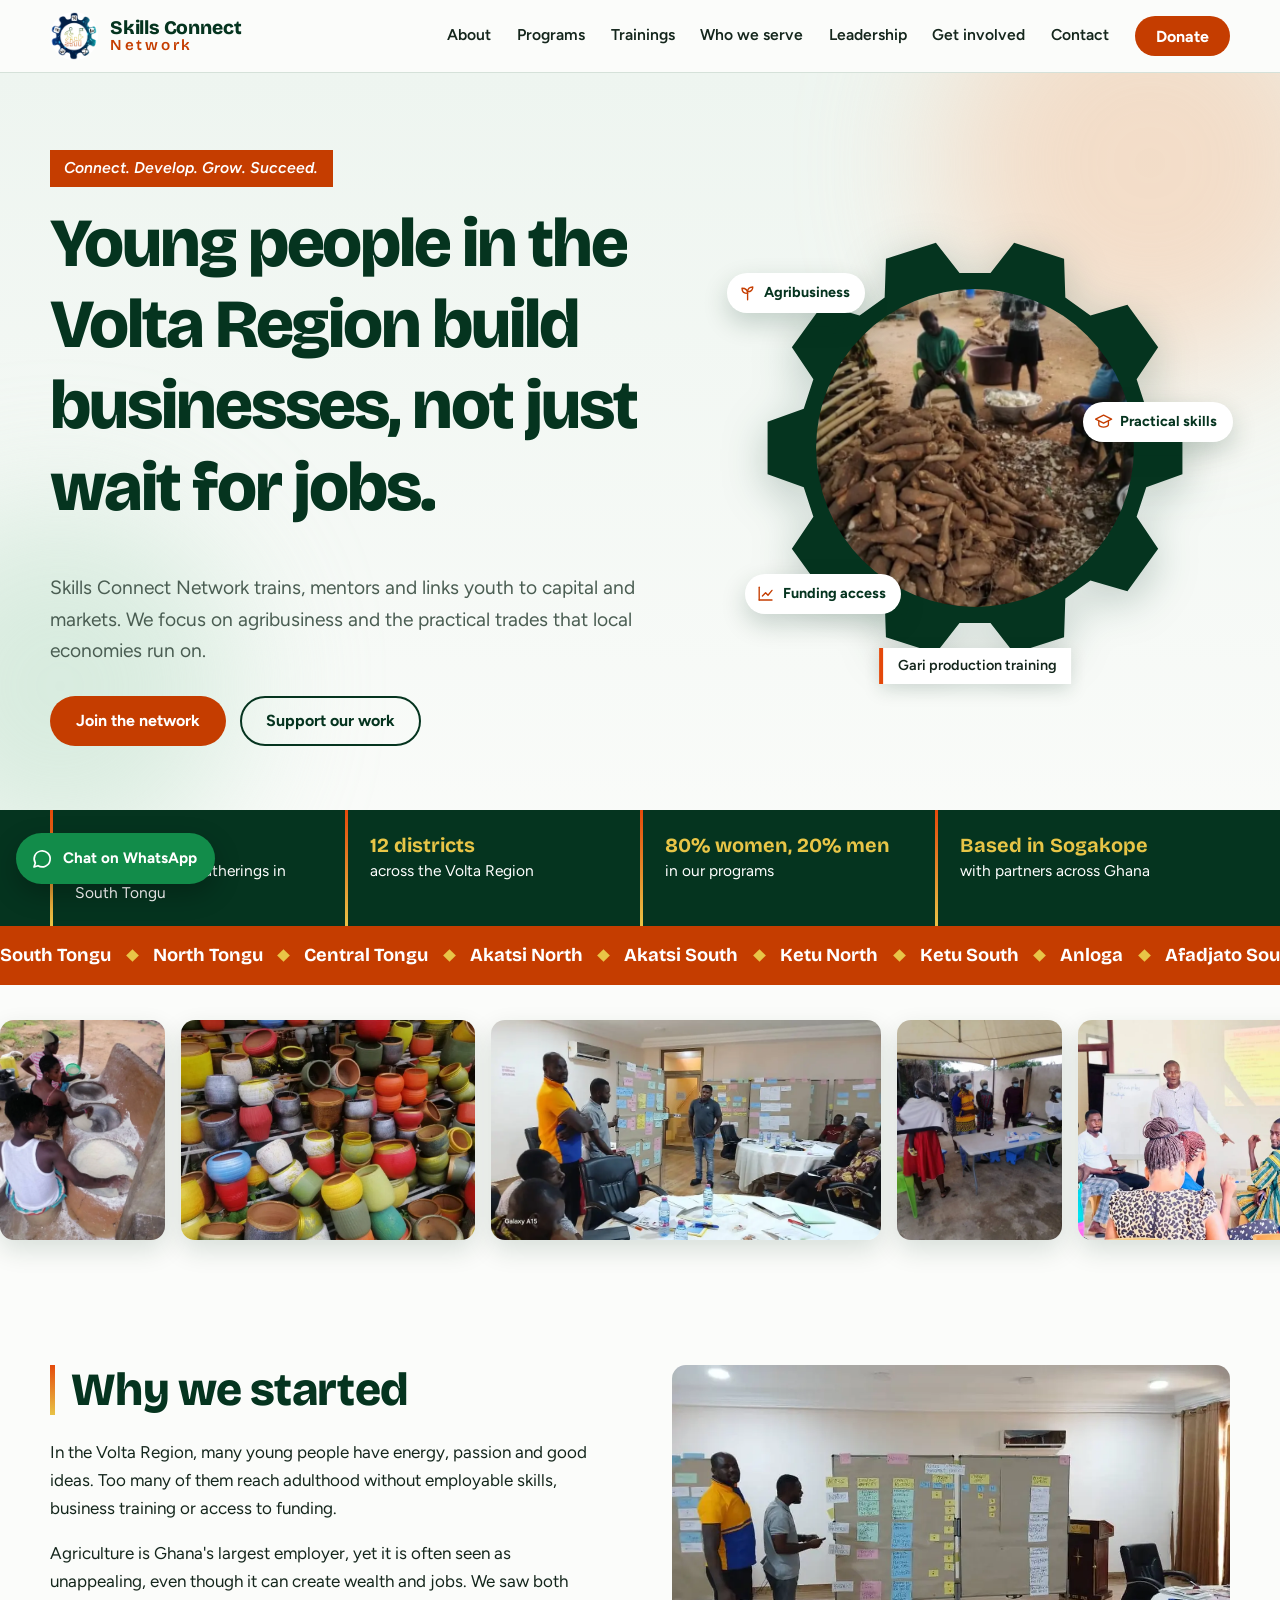
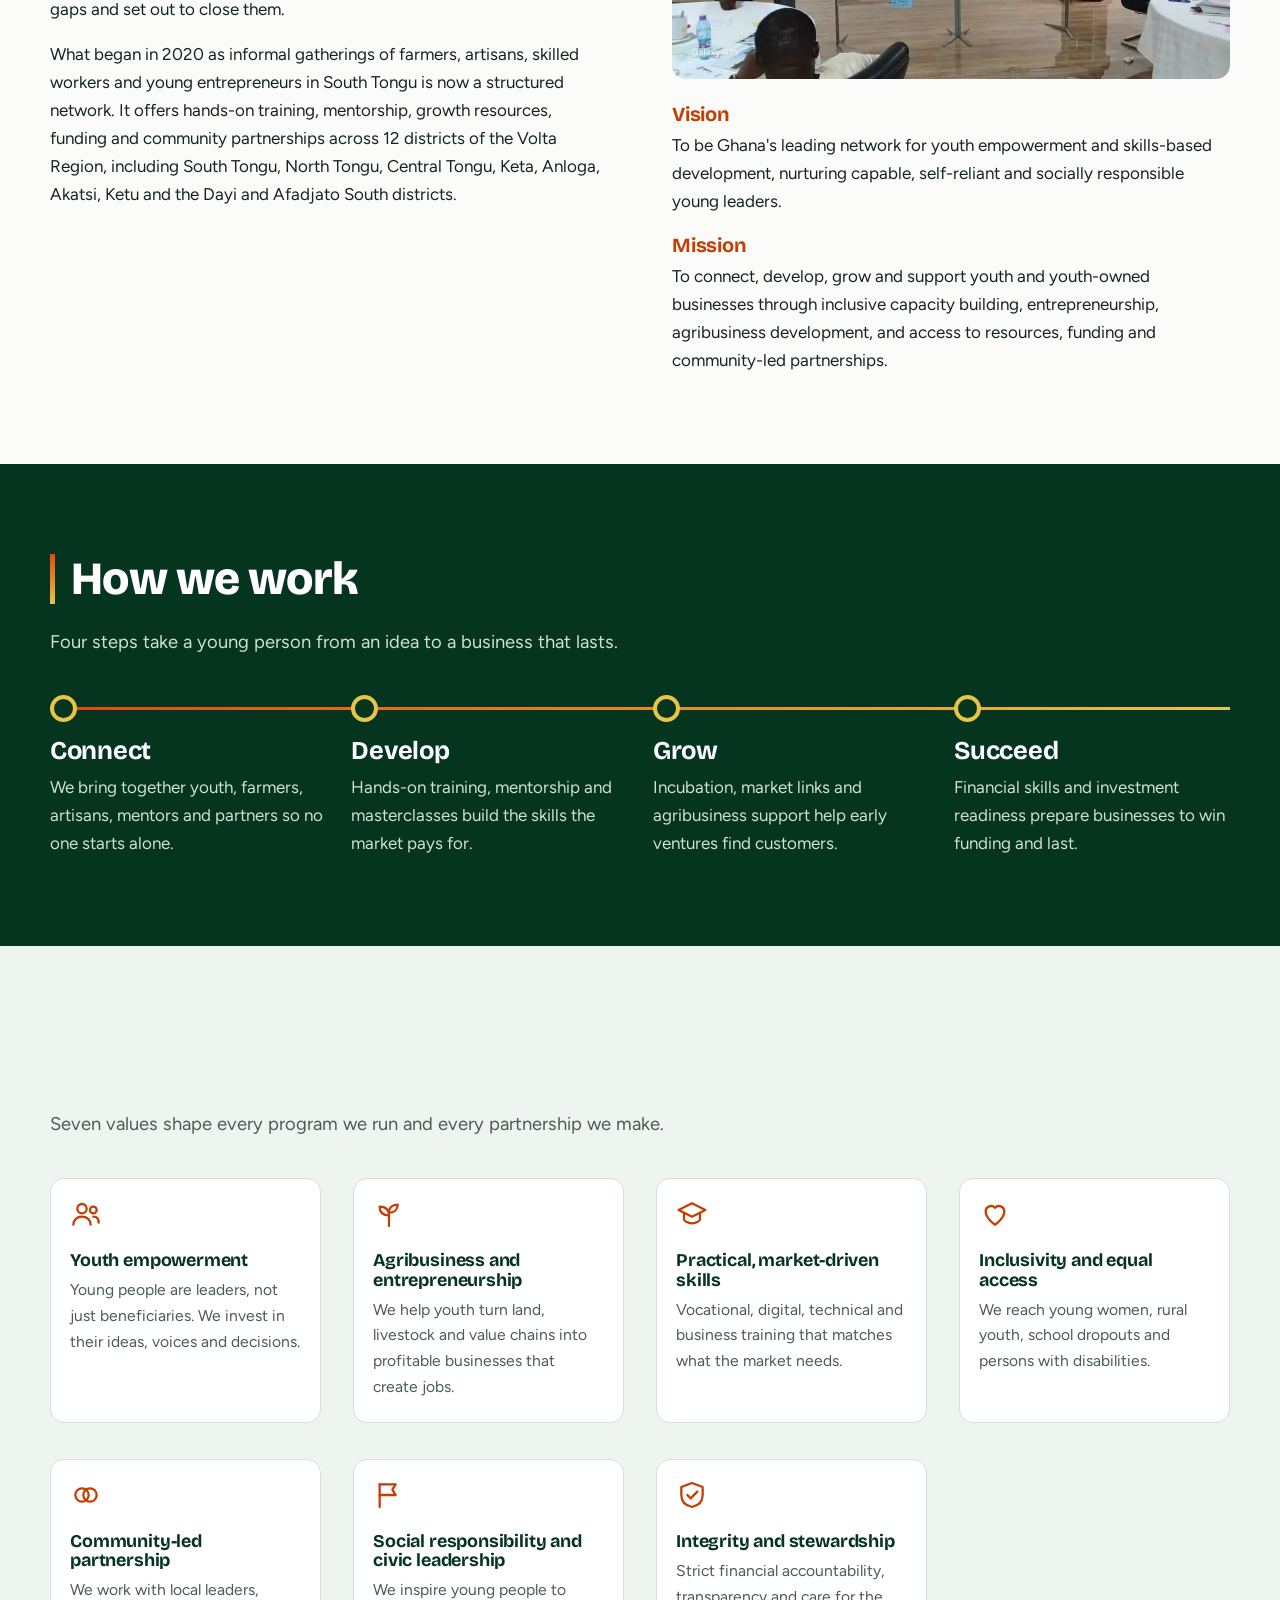
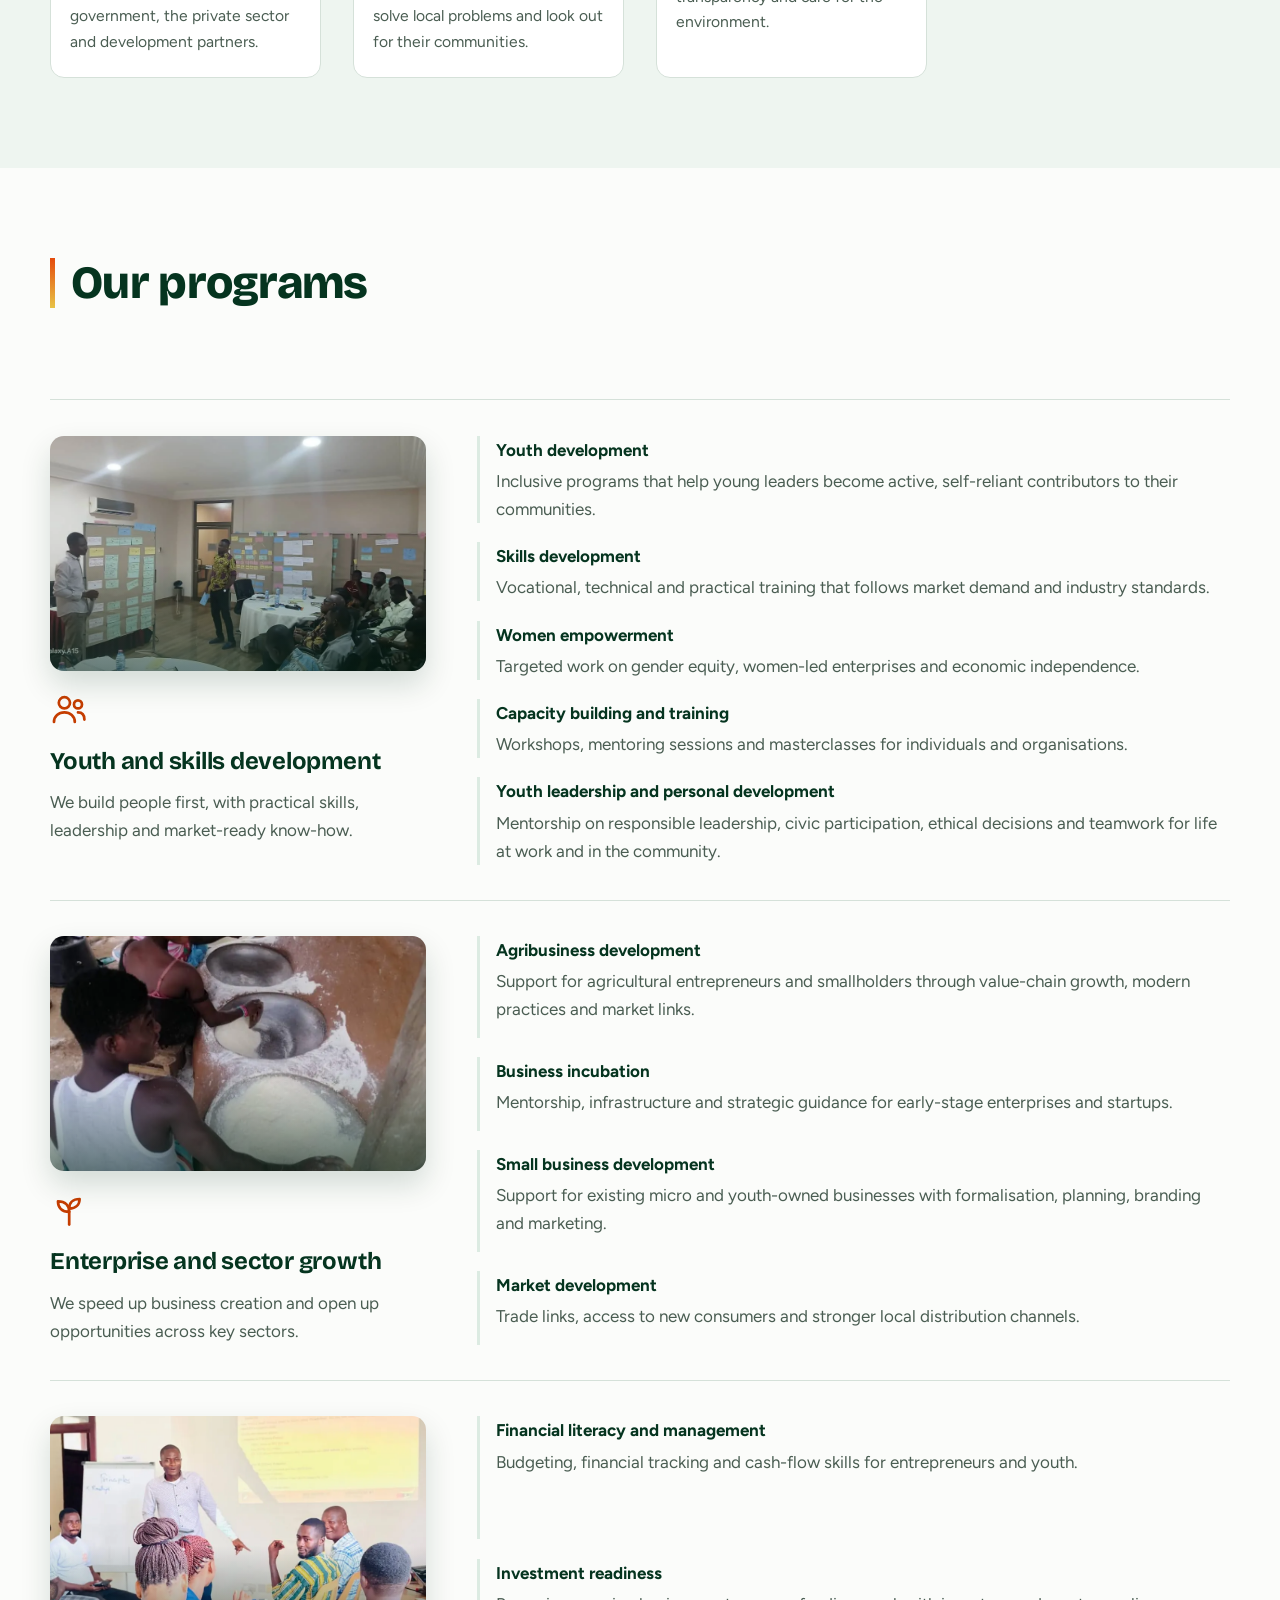
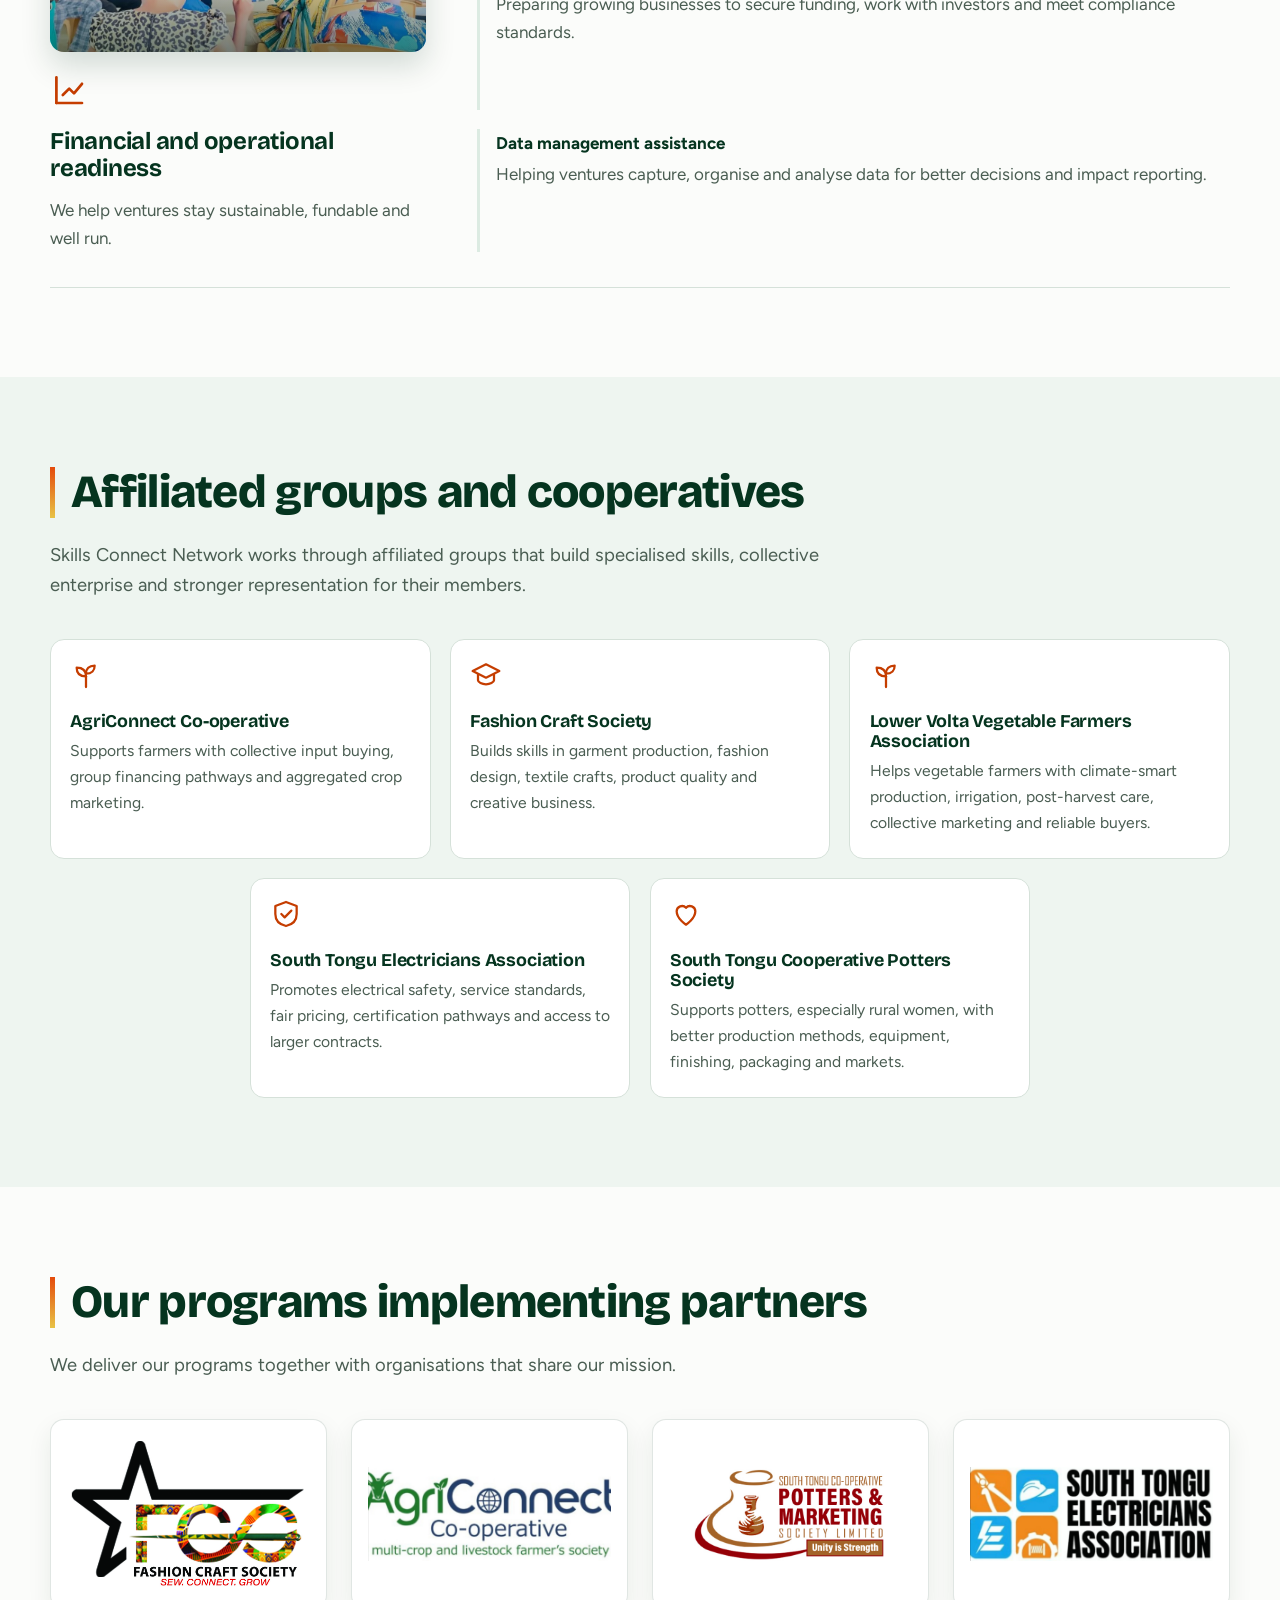
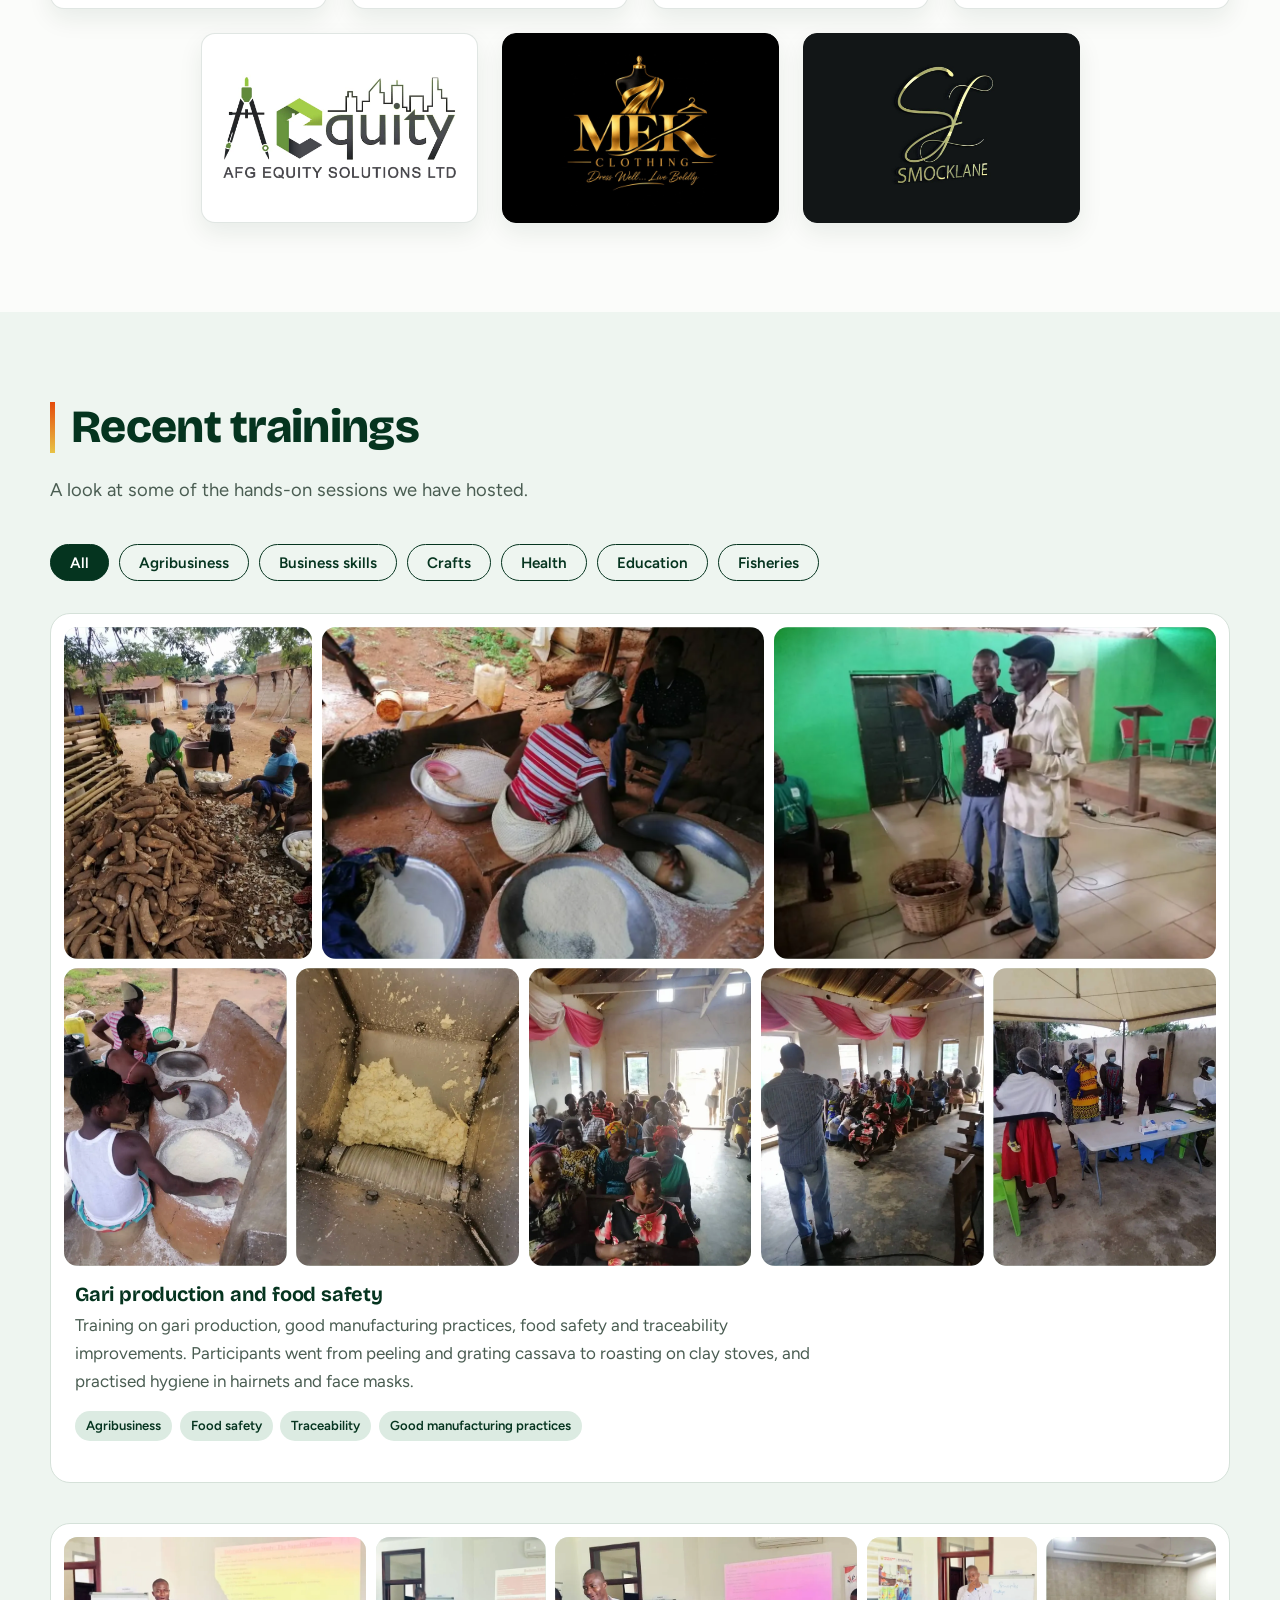
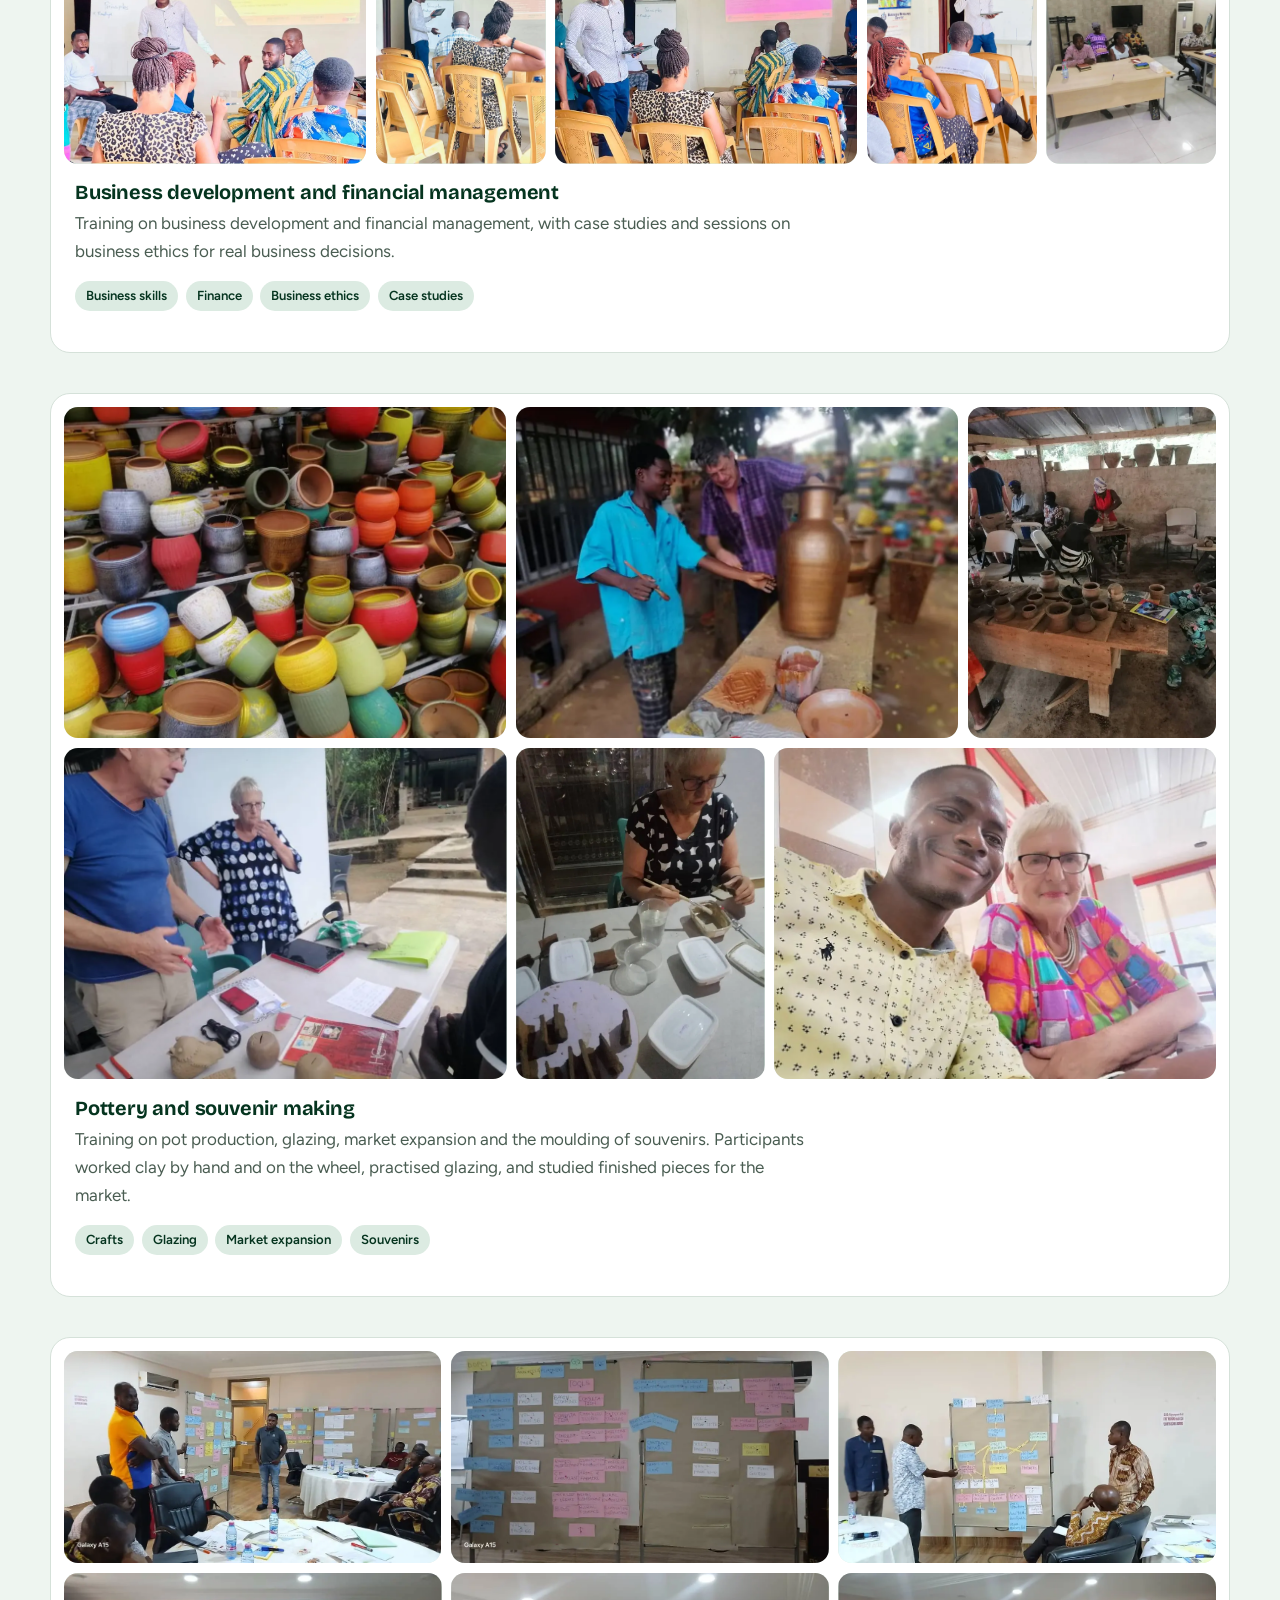
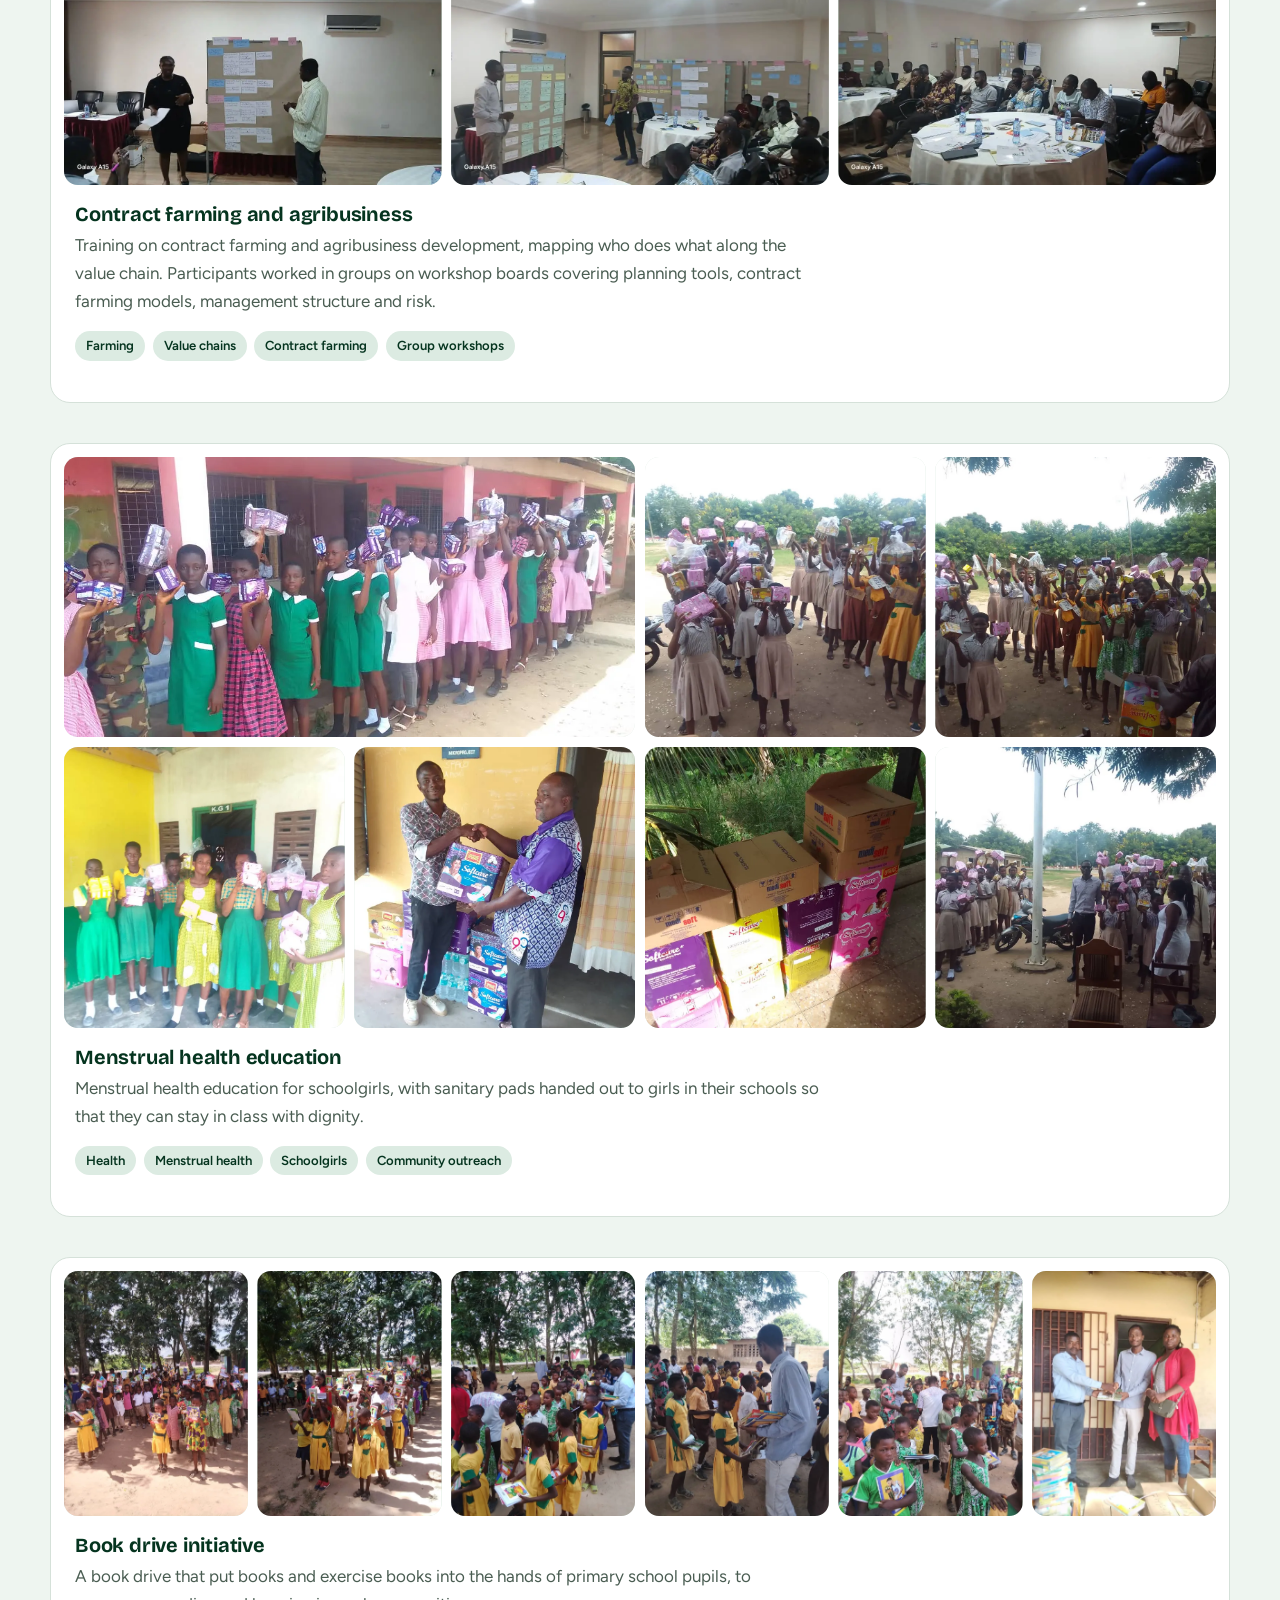
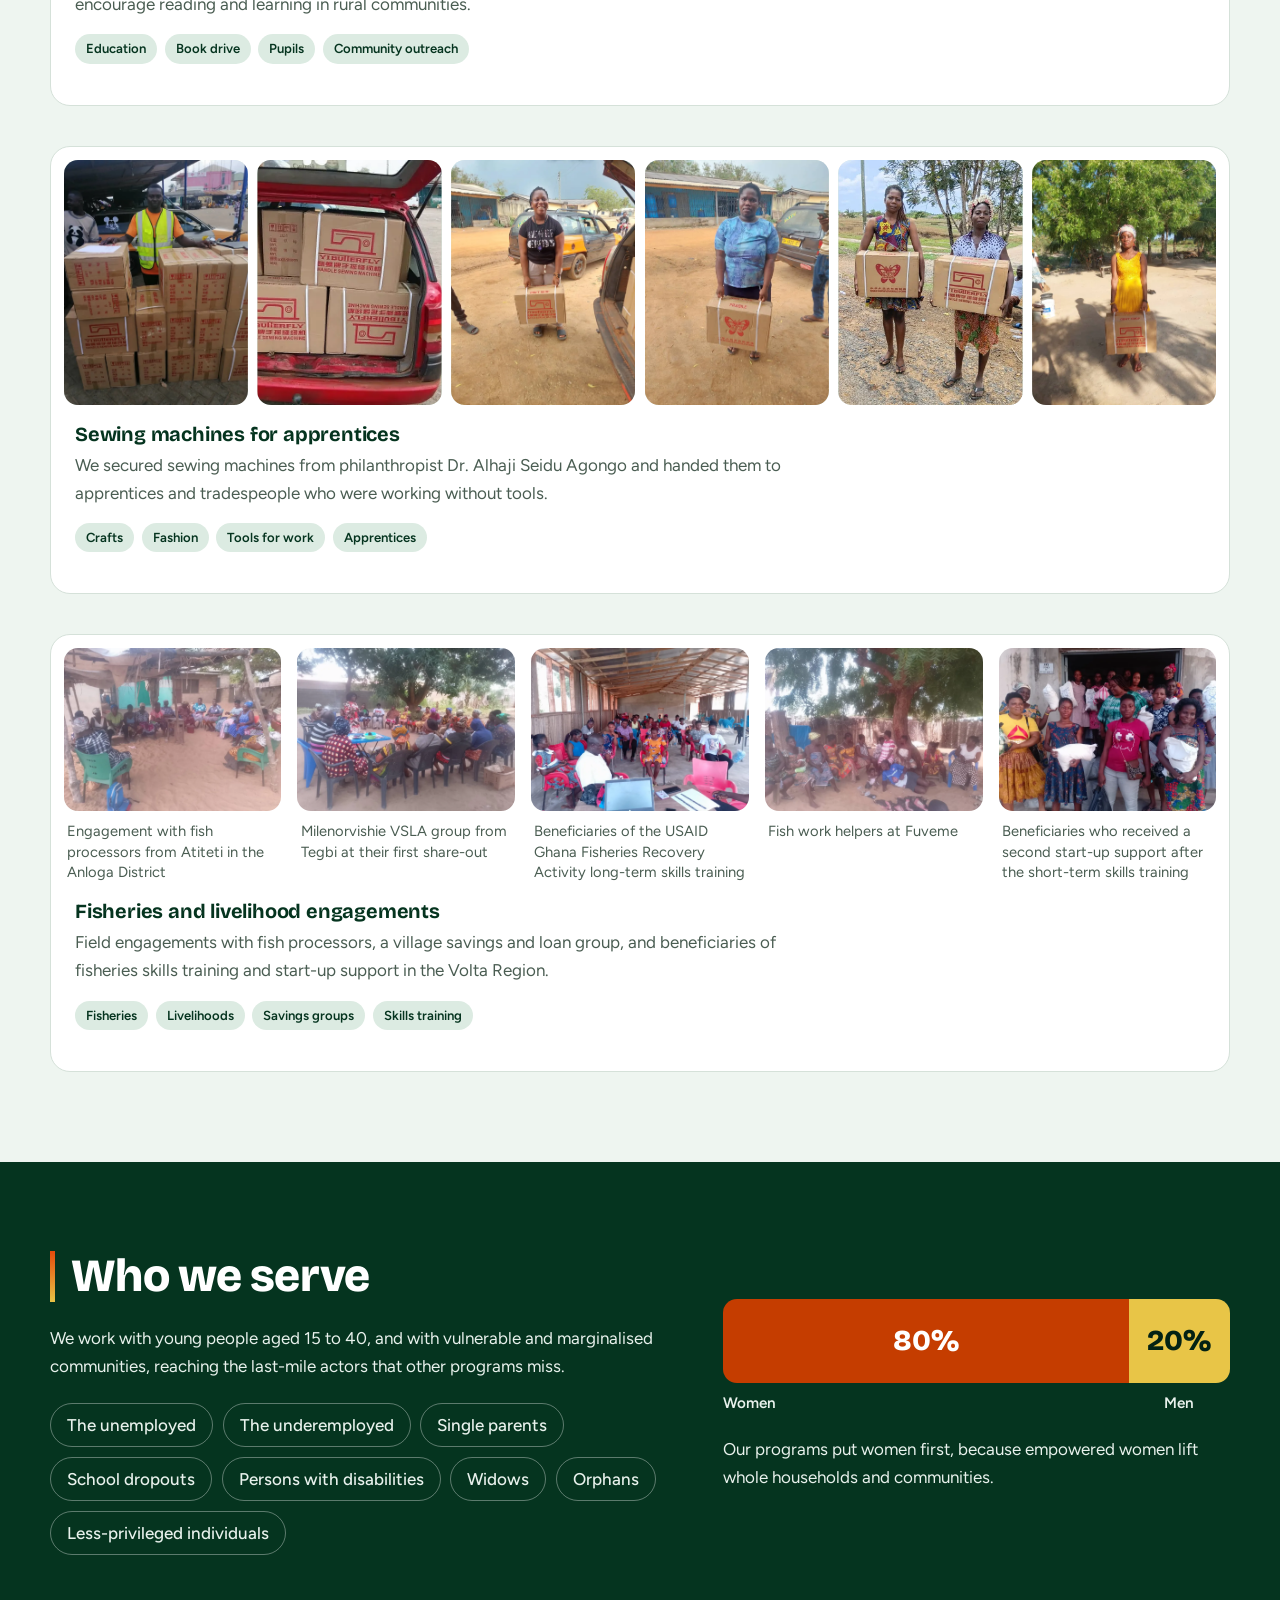
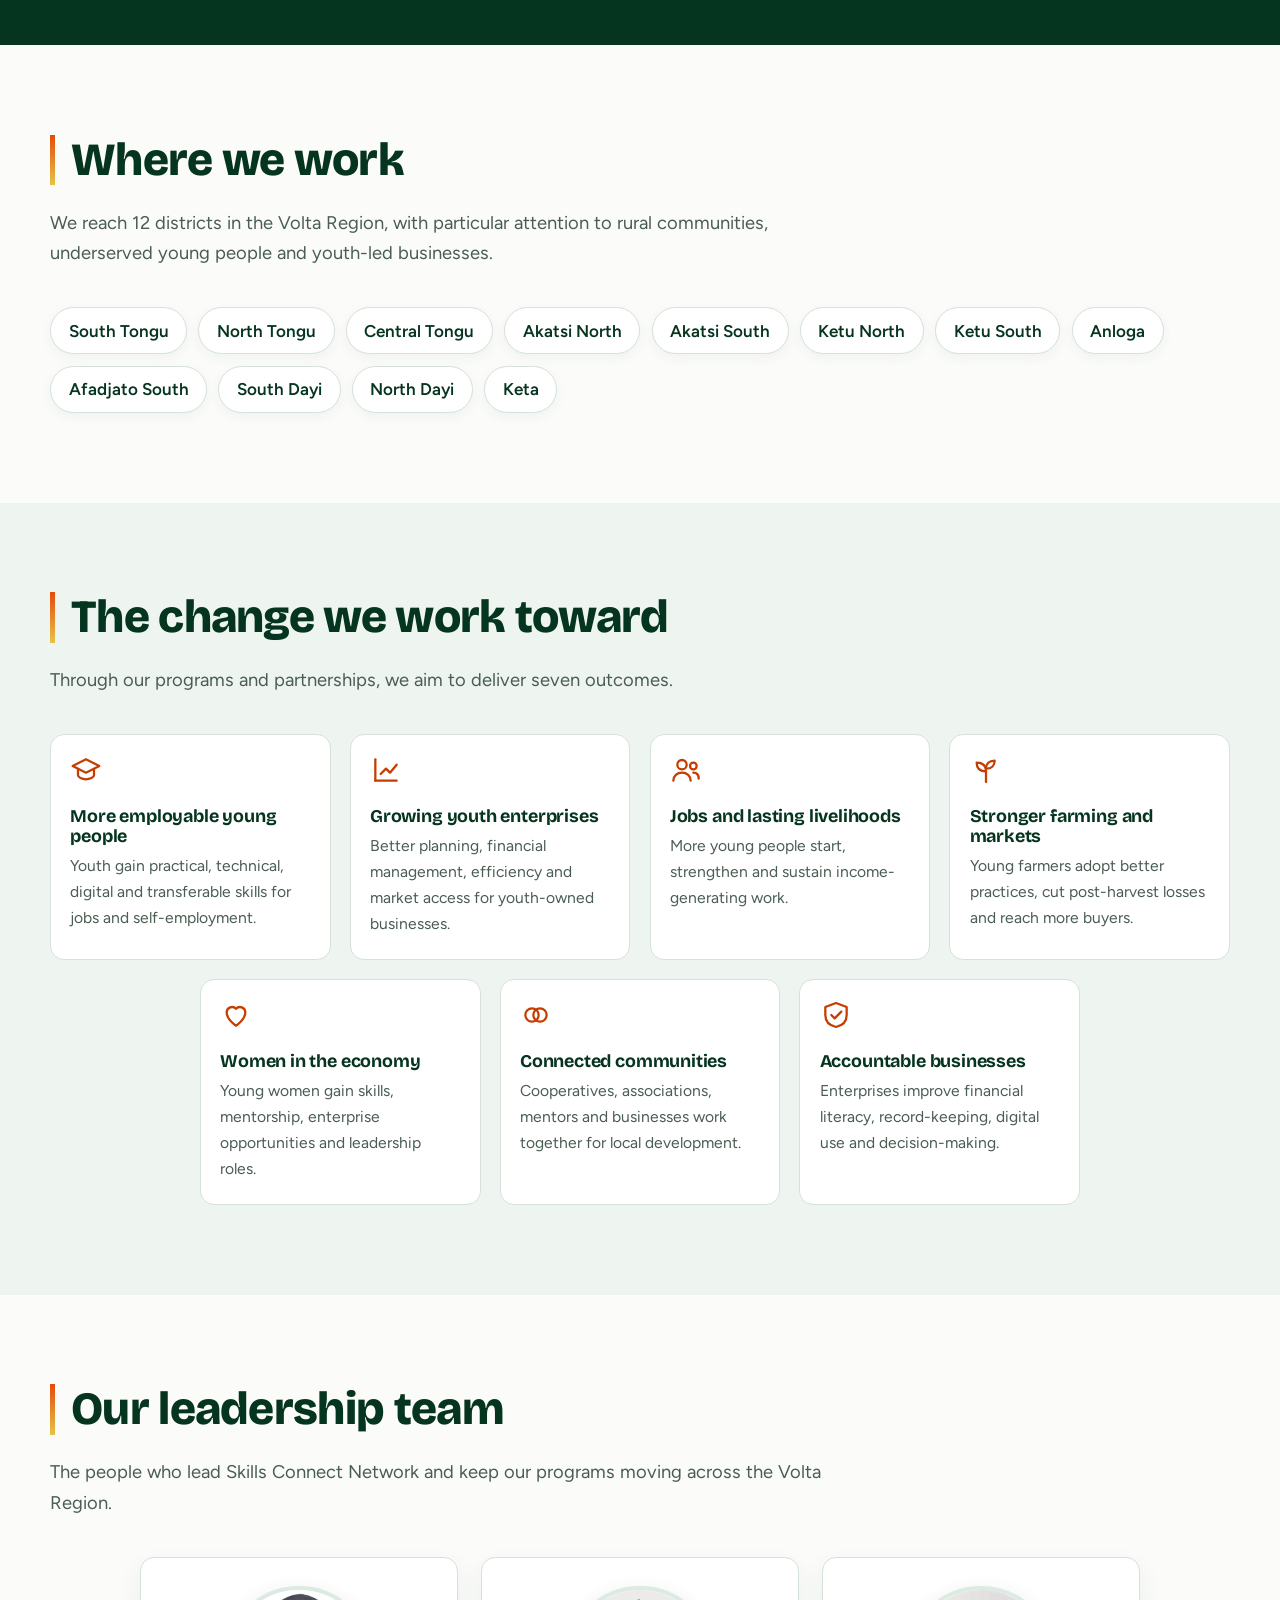
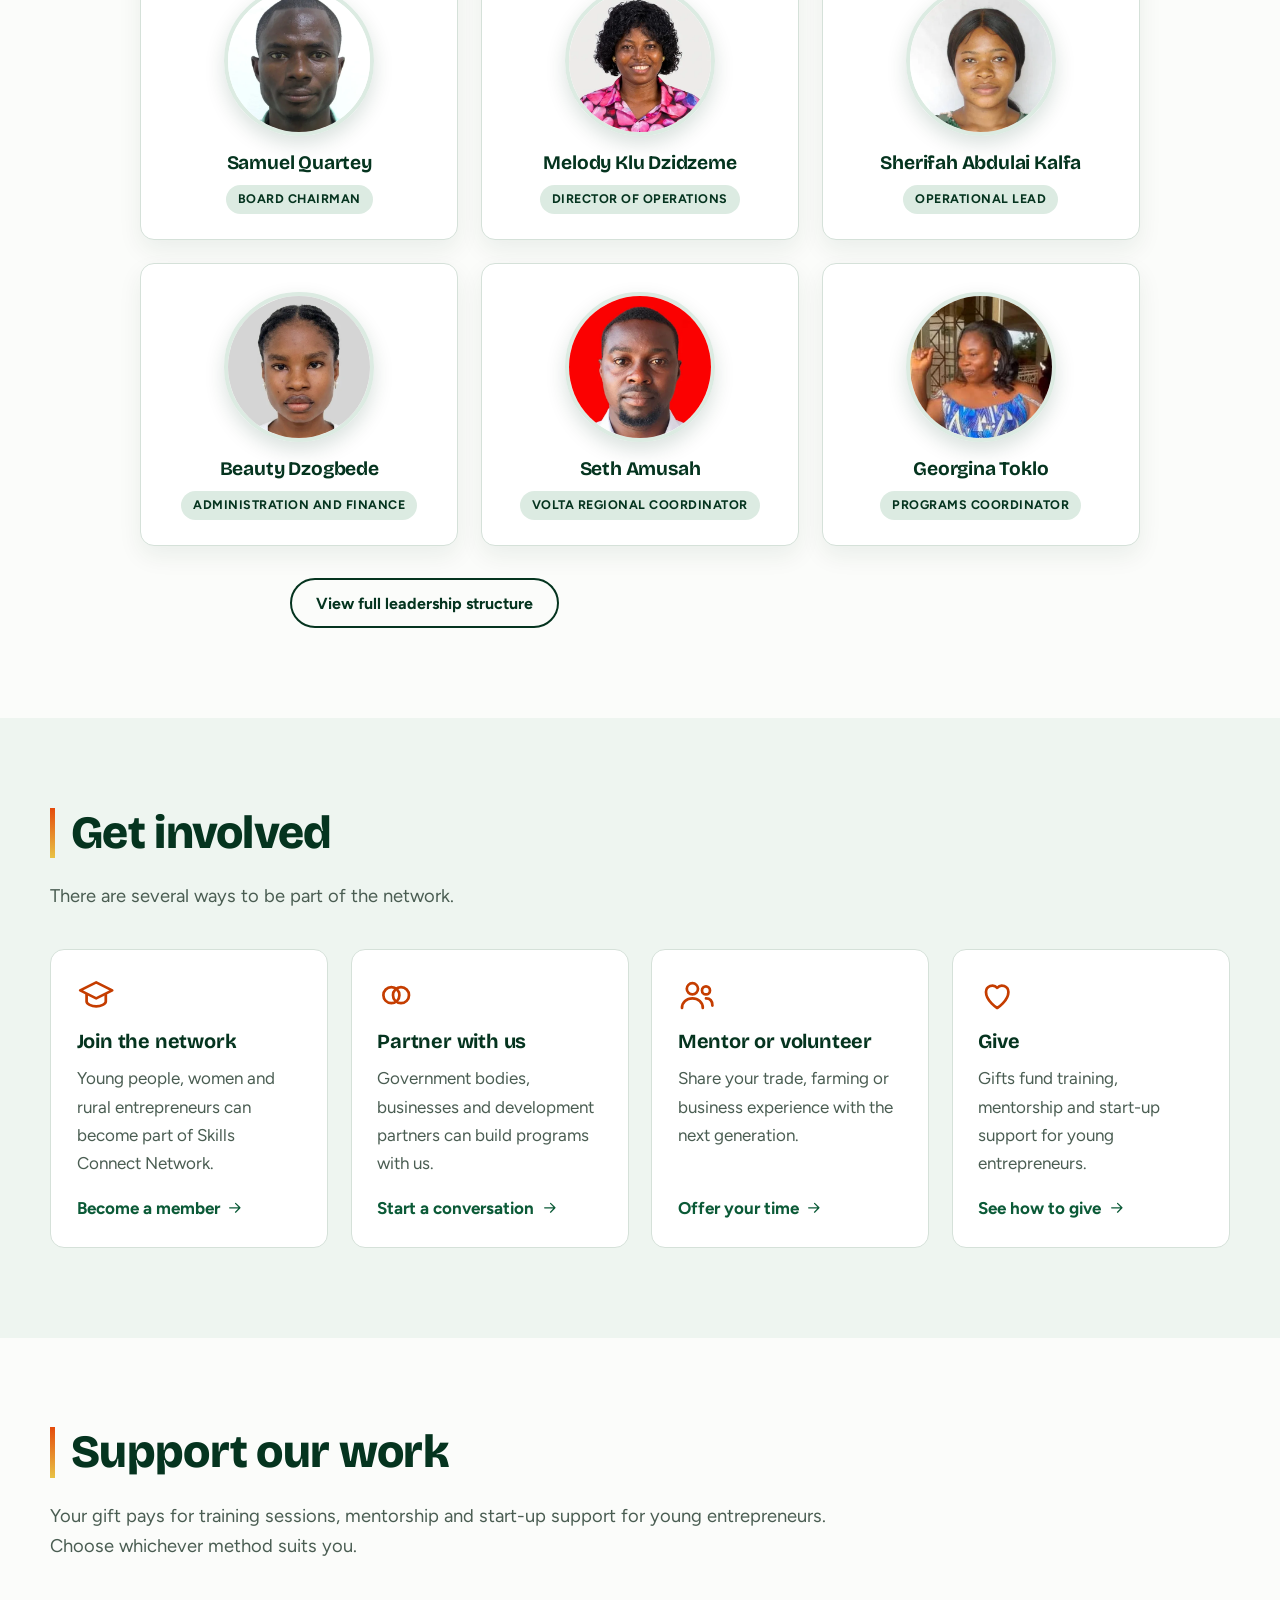
==== commit e9c11f64: "completed" ====
--- a/skills-connect-network/index.html
+++ b/skills-connect-network/index.html
@@ -271,7 +271,7 @@
   <div class="wrap">
     <div class="sec-head"><h2>Recent trainings</h2></div>
     <p class="sec-intro">A look at some of the hands-on sessions we have hosted.</p>
-    <div class="filters" role="group" aria-label="Filter trainings"><button data-f="all" aria-pressed="true">All</button><button data-f="agri" aria-pressed="false">Agribusiness</button><button data-f="business" aria-pressed="false">Business skills</button><button data-f="crafts" aria-pressed="false">Crafts</button><button data-f="health" aria-pressed="false">Health</button><button data-f="education" aria-pressed="false">Education</button></div>
+    <div class="filters" role="group" aria-label="Filter trainings"><button data-f="all" aria-pressed="true">All</button><button data-f="agri" aria-pressed="false">Agribusiness</button><button data-f="business" aria-pressed="false">Business skills</button><button data-f="crafts" aria-pressed="false">Crafts</button><button data-f="health" aria-pressed="false">Health</button><button data-f="education" aria-pressed="false">Education</button><button data-f="fisheries" aria-pressed="false">Fisheries</button></div>
     <div class="events">
       <article class="event wide" data-cat="agri">
         <div class="gallery" style="--b:290px">
@@ -357,6 +357,33 @@
         <h3>Book drive initiative</h3>
         <p>A book drive that put books and exercise books into the hands of primary school pupils, to encourage reading and learning in rural communities.</p>
         <ul class="tags"><li>Education</li><li>Book drive</li><li>Pupils</li><li>Community outreach</li></ul>
+      </article>
+
+      <article class="event wide" data-cat="crafts">
+        <div class="gallery tiles">
+          <span class="g-item" style="--r:0.749"><img src="assets/images/sewing-machines-stack.webp" alt="A volunteer standing behind stacked boxes of hand sewing machines" width="809" height="1080" loading="lazy"></span>
+          <span class="g-item" style="--r:1.777"><img src="assets/images/sewing-machines-car-boot.webp" alt="Boxes of hand sewing machines loaded in the back of a car" width="1020" height="574" loading="lazy"></span>
+          <span class="g-item" style="--r:0.750"><img src="assets/images/sewing-machine-smiling.webp" alt="A smiling woman holding her boxed sewing machine" width="810" height="1080" loading="lazy"></span>
+          <span class="g-item" style="--r:0.750"><img src="assets/images/sewing-machine-recipient.webp" alt="A woman carrying a boxed sewing machine she has received" width="810" height="1080" loading="lazy"></span>
+          <span class="g-item" style="--r:0.563"><img src="assets/images/sewing-machines-two-women.webp" alt="Two women in colourful dresses each holding a boxed sewing machine" width="574" height="1020" loading="lazy"></span>
+          <span class="g-item" style="--r:0.750"><img src="assets/images/sewing-machine-yellow-dress.webp" alt="A woman in a yellow dress holding a boxed sewing machine under a tree" width="810" height="1080" loading="lazy"></span>
+        </div>
+        <h3>Sewing machines for apprentices</h3>
+        <p>We secured sewing machines from philanthropist Dr. Alhaji Seidu Agongo and handed them to apprentices and tradespeople who were working without tools.</p>
+        <ul class="tags"><li>Crafts</li><li>Fashion</li><li>Tools for work</li><li>Apprentices</li></ul>
+      </article>
+
+      <article class="event wide" data-cat="fisheries">
+        <div class="gallery cap-grid">
+          <figure><img src="assets/images/fisheries-atiteti-processors.webp" alt="Engagement with fish processors from Atiteti in the Anloga District" width="960" height="720" loading="lazy"><figcaption>Engagement with fish processors from Atiteti in the Anloga District</figcaption></figure>
+          <figure><img src="assets/images/fisheries-vsla-tegbi.webp" alt="Milenorvishie VSLA group from Tegbi at their first share-out" width="960" height="720" loading="lazy"><figcaption>Milenorvishie VSLA group from Tegbi at their first share-out</figcaption></figure>
+          <figure><img src="assets/images/fisheries-skills-training.webp" alt="Beneficiaries of the USAID Ghana Fisheries Recovery Activity long-term skills training" width="960" height="720" loading="lazy"><figcaption>Beneficiaries of the USAID Ghana Fisheries Recovery Activity long-term skills training</figcaption></figure>
+          <figure><img src="assets/images/fisheries-fuveme-helpers.webp" alt="Fish work helpers at Fuveme" width="960" height="720" loading="lazy"><figcaption>Fish work helpers at Fuveme</figcaption></figure>
+          <figure><img src="assets/images/fisheries-startup-support.webp" alt="Beneficiaries who received a second start-up support after the short-term skills training" width="960" height="720" loading="lazy"><figcaption>Beneficiaries who received a second start-up support after the short-term skills training</figcaption></figure>
+        </div>
+        <h3>Fisheries and livelihood engagements</h3>
+        <p>Field engagements with fish processors, a village savings and loan group, and beneficiaries of fisheries skills training and start-up support in the Volta Region.</p>
+        <ul class="tags"><li>Fisheries</li><li>Livelihoods</li><li>Savings groups</li><li>Skills training</li></ul>
       </article>
     </div>
   </div>
--- a/skills-connect-network/css/upgrade.css
+++ b/skills-connect-network/css/upgrade.css
@@ -194,3 +194,18 @@
 .partner-grid li.dark img,.partner-grid li.smocklane img{max-height:100%;border-radius:6px}
 @media (max-width:900px){.partner-grid li{flex-basis:calc((100% - 1.5rem)/2)}}
 @media (max-width:480px){.partner-grid li{flex-basis:100%}}
+
+/* Captioned photo cards (each photo has its own event caption) */
+.gallery.cap-grid{display:grid;grid-template-columns:repeat(4,1fr);gap:1rem;align-items:start}
+.gallery.cap-grid figure{margin:0}
+.gallery.cap-grid img{position:static;display:block;width:100%;height:auto;aspect-ratio:4/3;object-fit:cover;border-radius:var(--radius);cursor:zoom-in}
+.gallery.cap-grid figcaption{margin:.6rem .2rem 0;font-size:.92rem;line-height:1.4;color:var(--muted)}
+@media (max-width:900px){.gallery.cap-grid{grid-template-columns:repeat(2,1fr)}}
+@media (max-width:480px){.gallery.cap-grid{grid-template-columns:1fr}}
+
+/* Five captioned photos: one row on wide screens, centered rows below */
+.gallery.cap-grid{display:flex;flex-wrap:wrap;justify-content:center;gap:1rem}
+.gallery.cap-grid figure{flex:0 1 calc((100% - 4rem)/5)}
+@media (max-width:1000px){.gallery.cap-grid figure{flex-basis:calc((100% - 2rem)/3)}}
+@media (max-width:600px){.gallery.cap-grid figure{flex-basis:calc((100% - 1rem)/2)}}
+@media (max-width:420px){.gallery.cap-grid figure{flex-basis:100%}}
